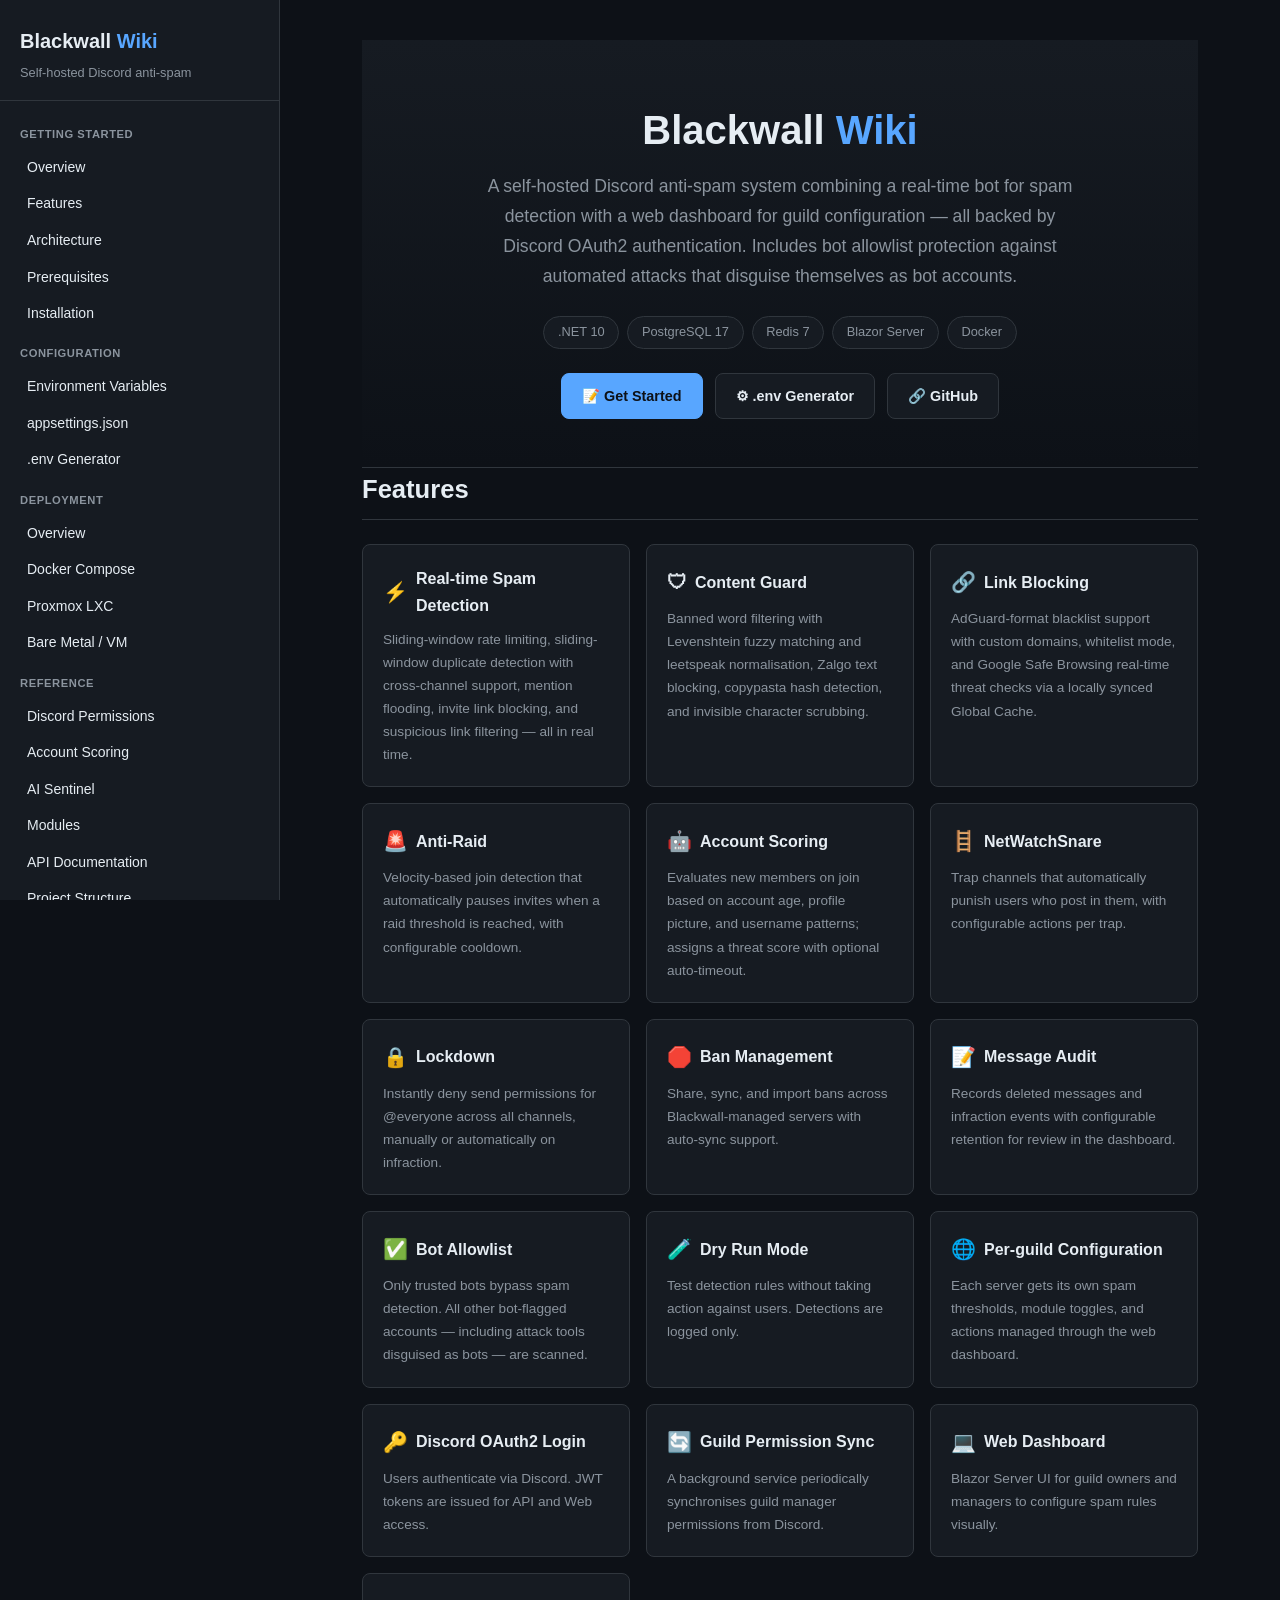
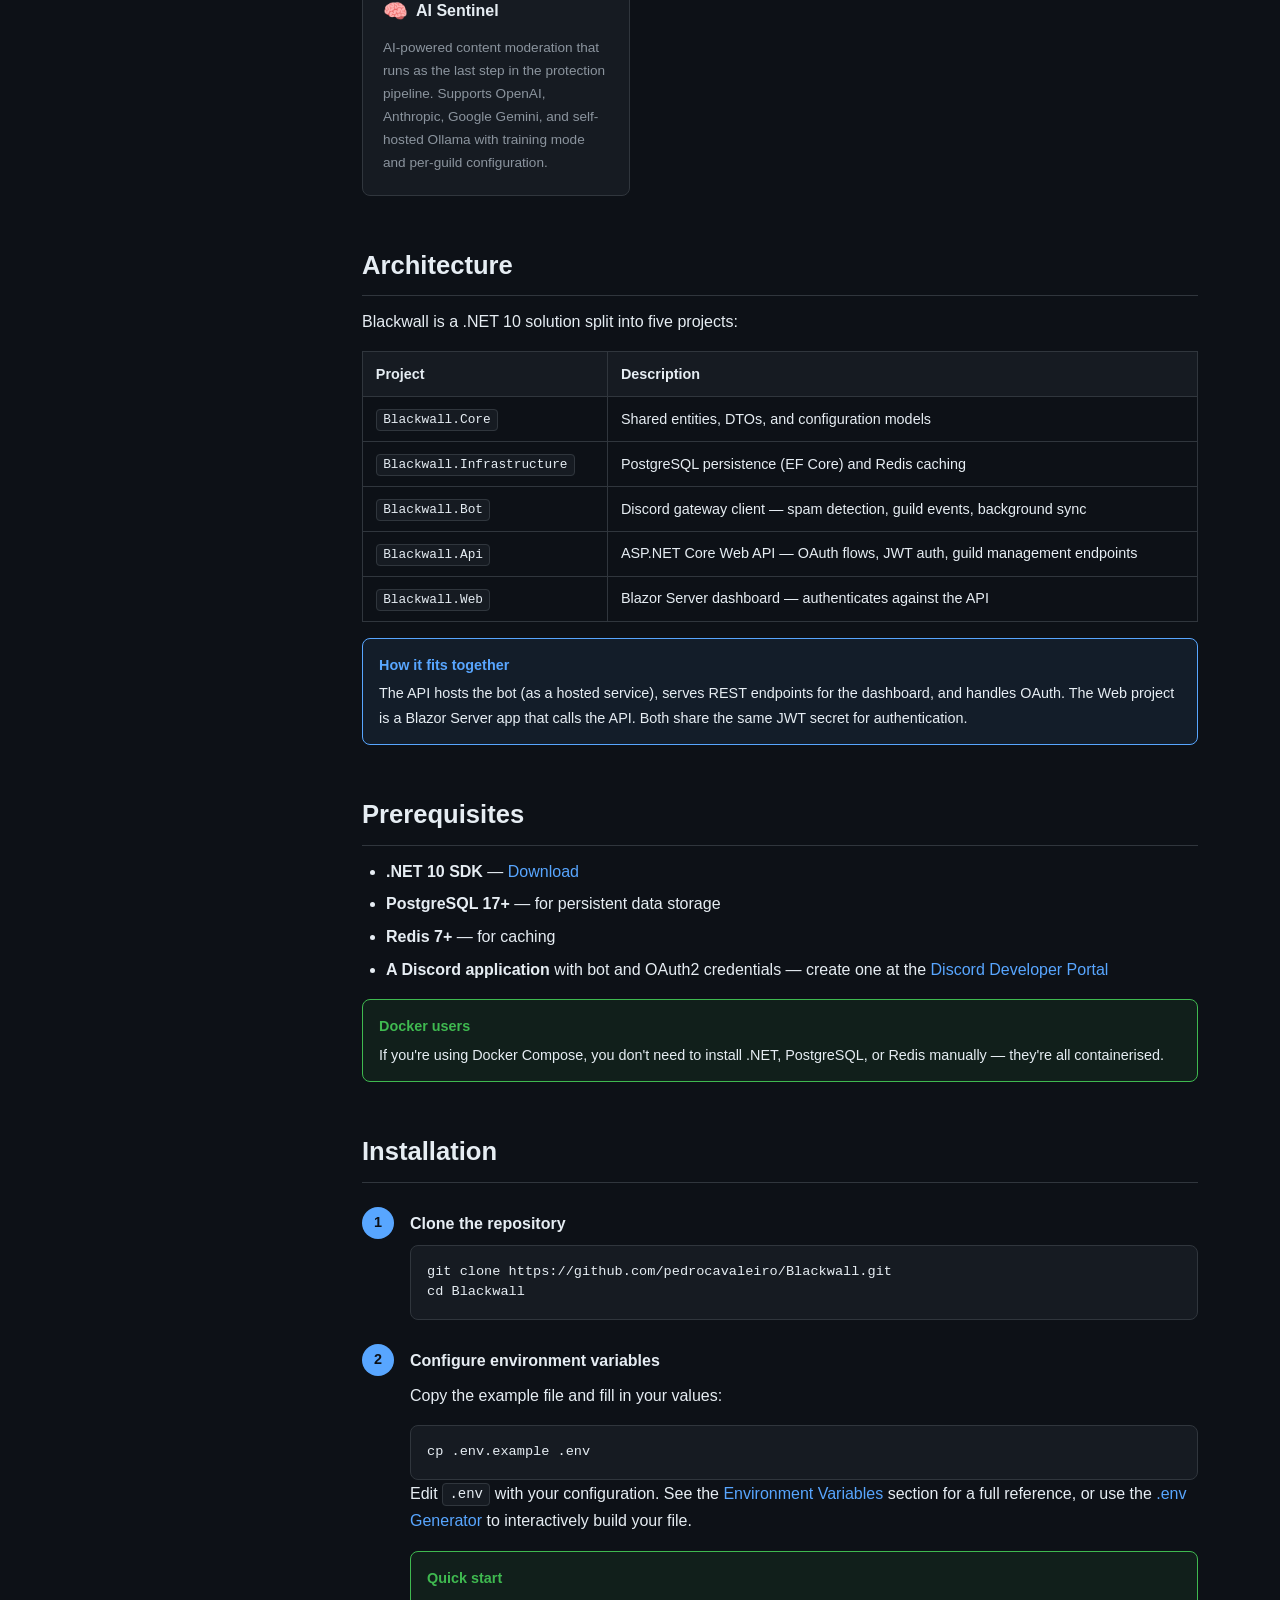
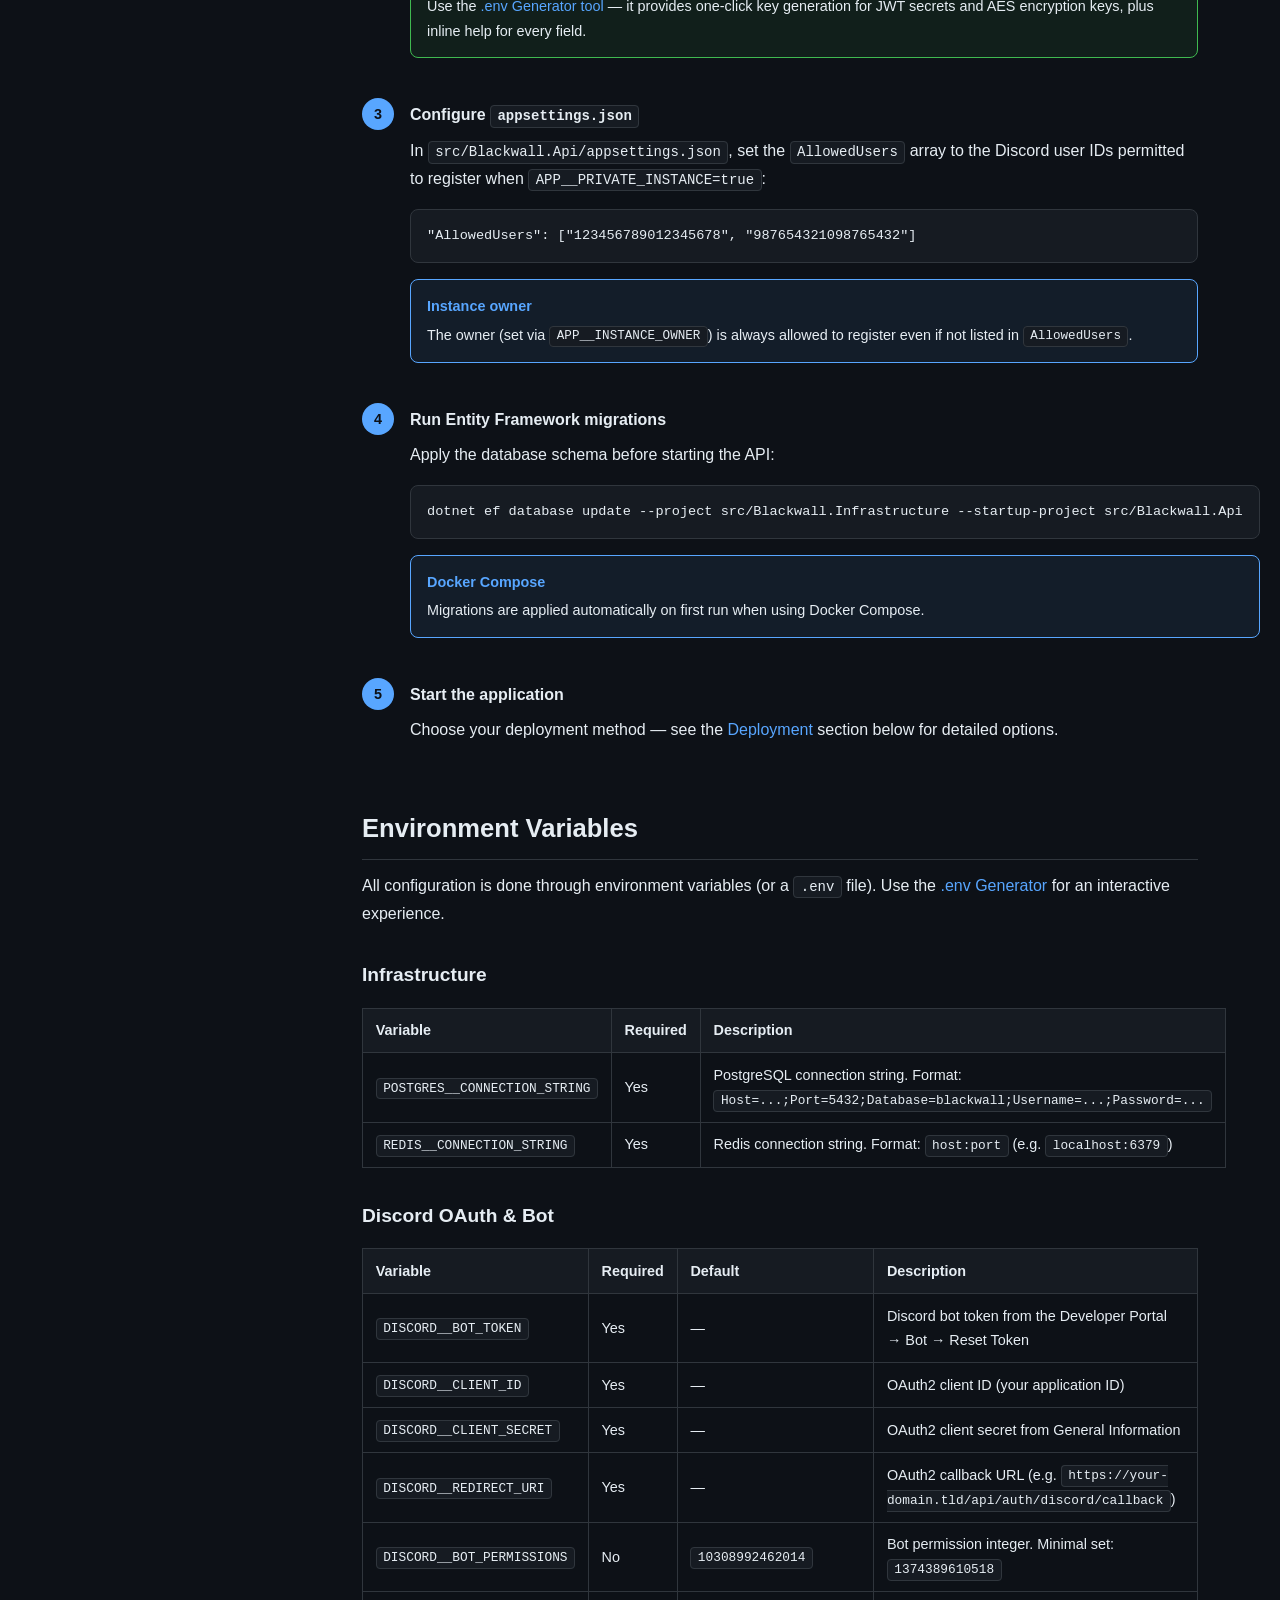
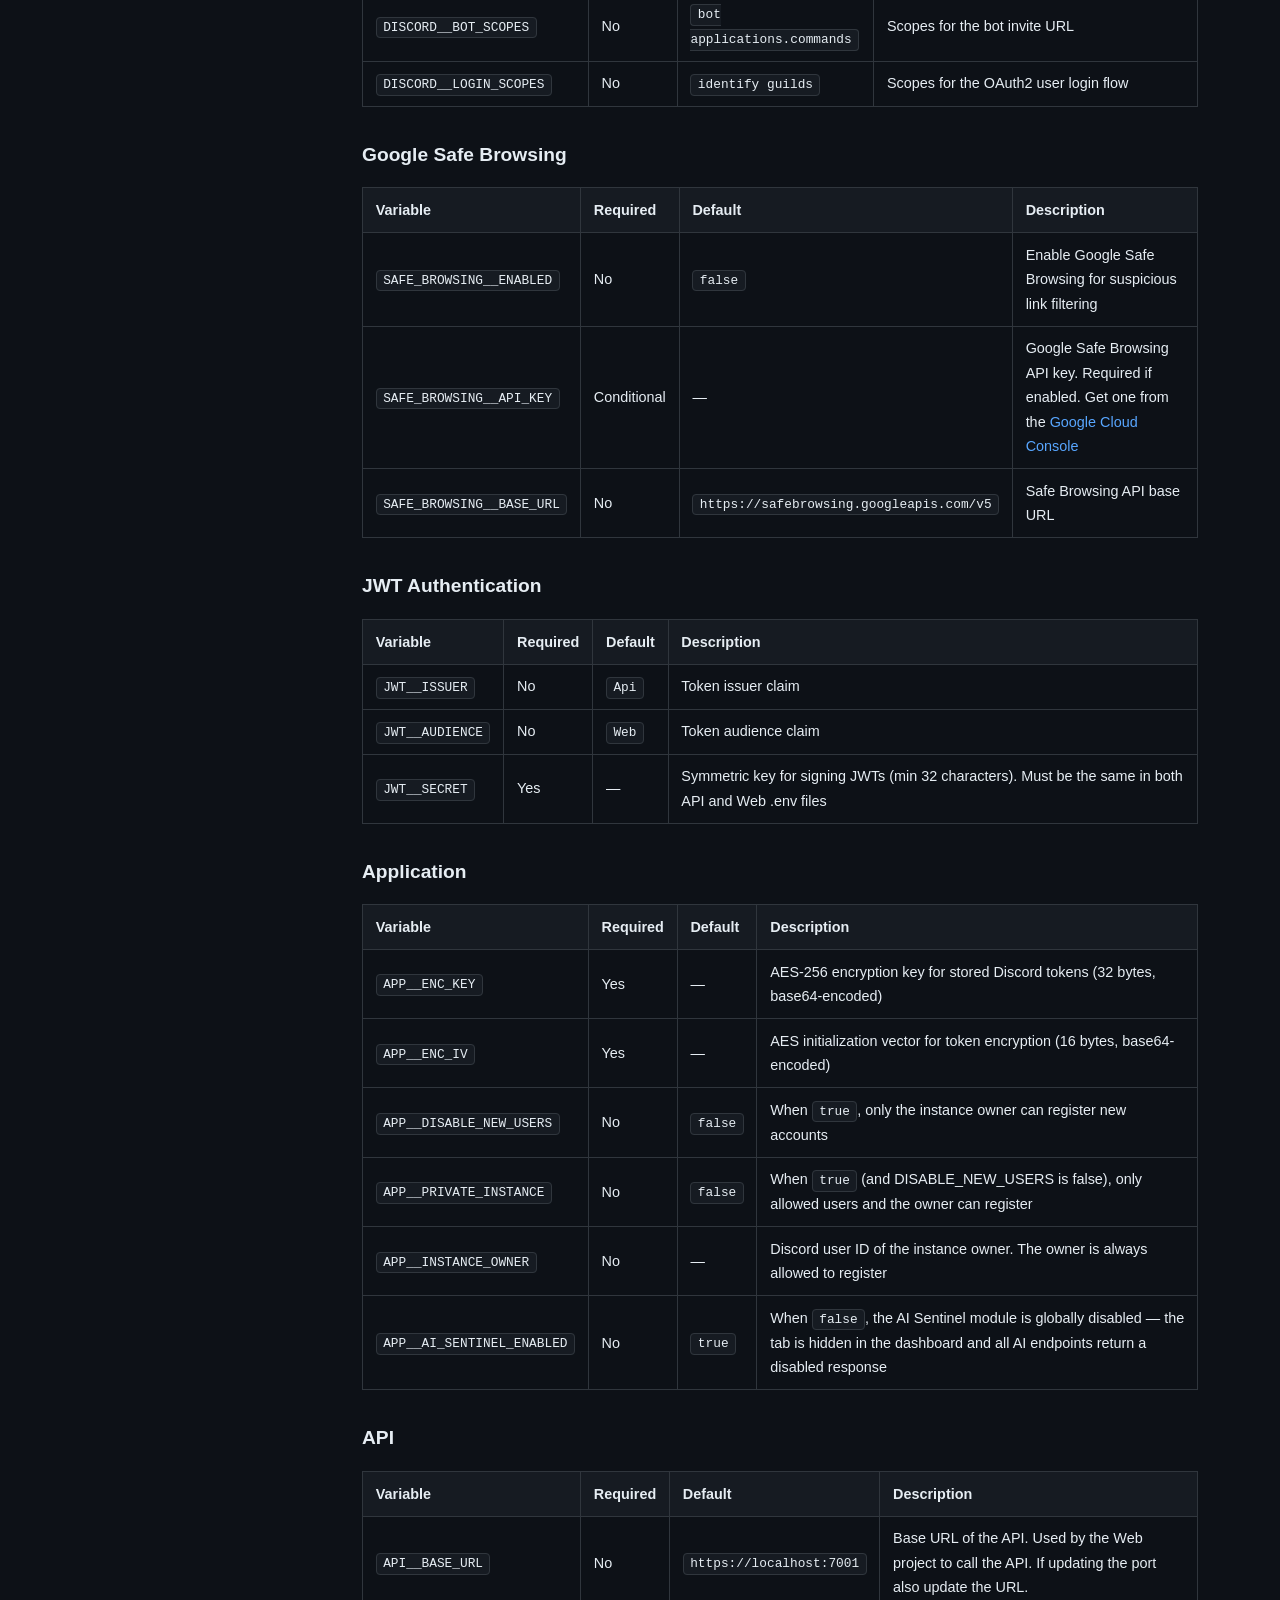
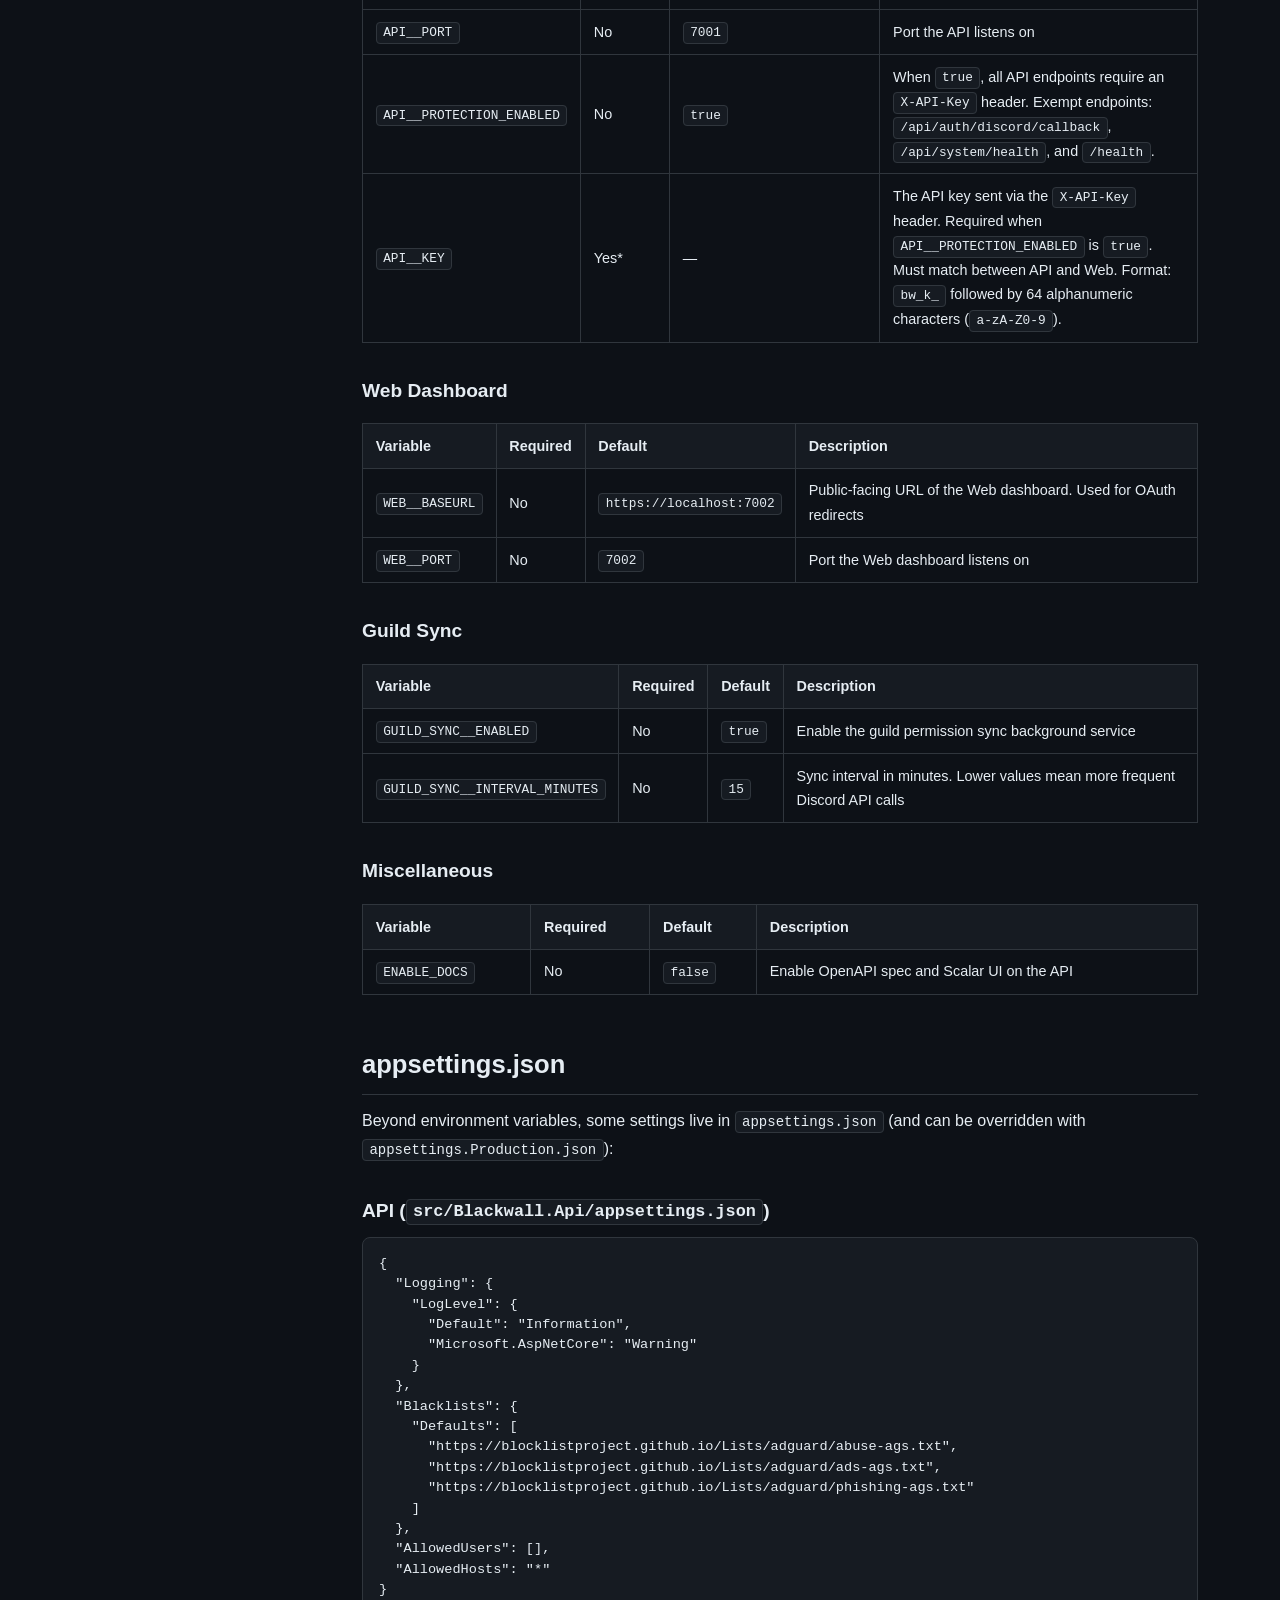
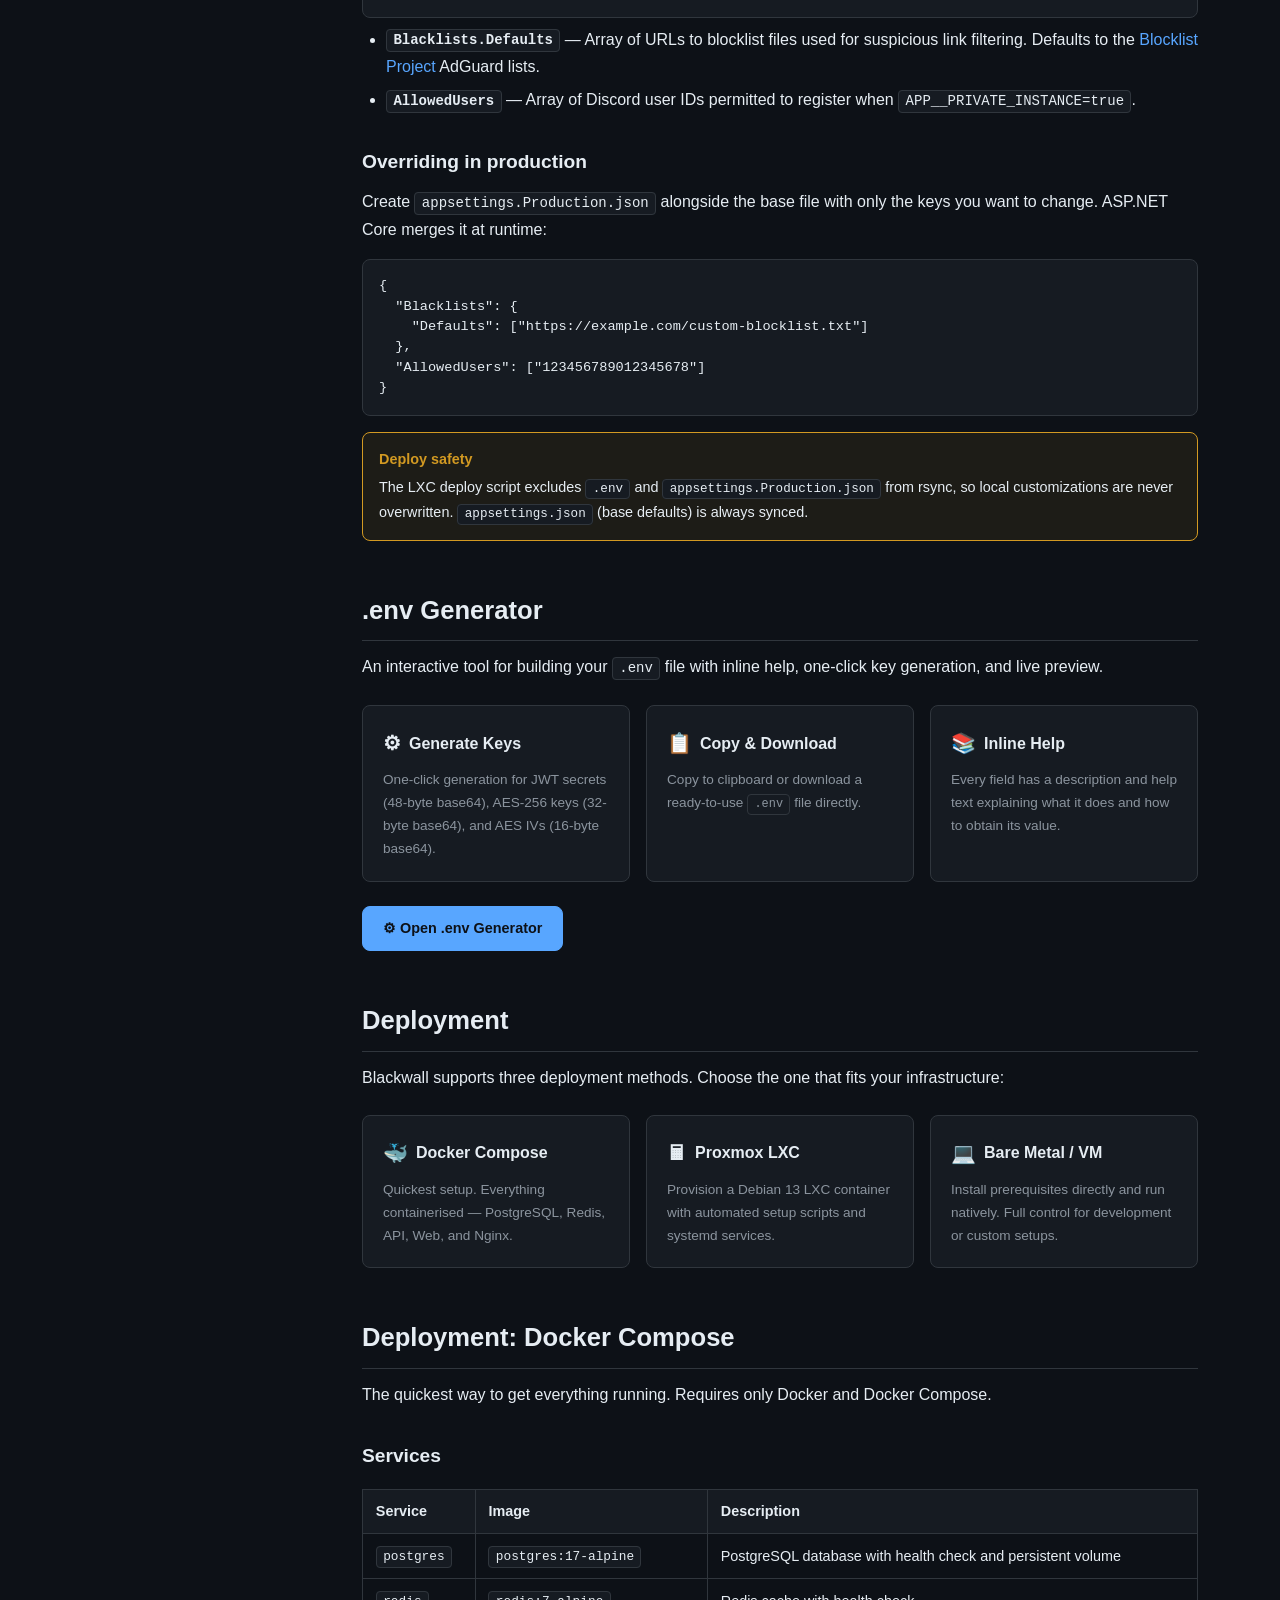
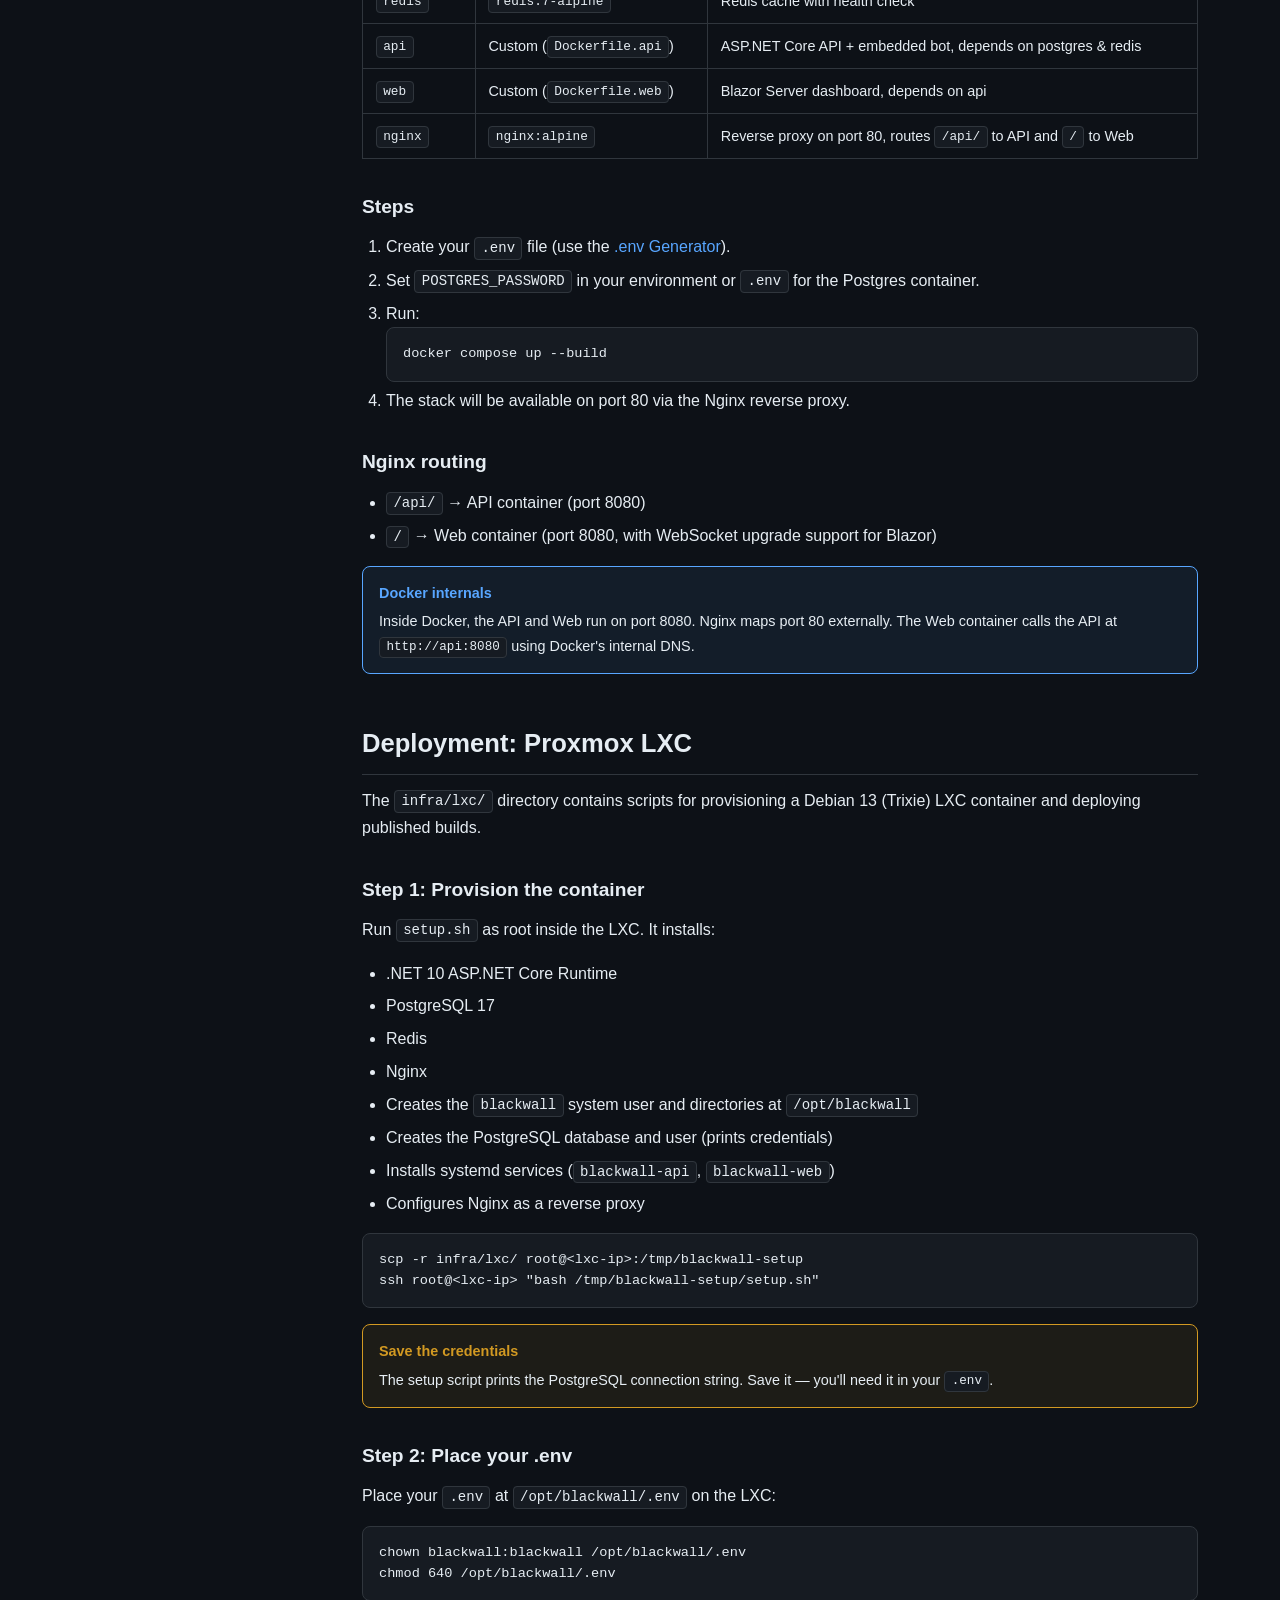
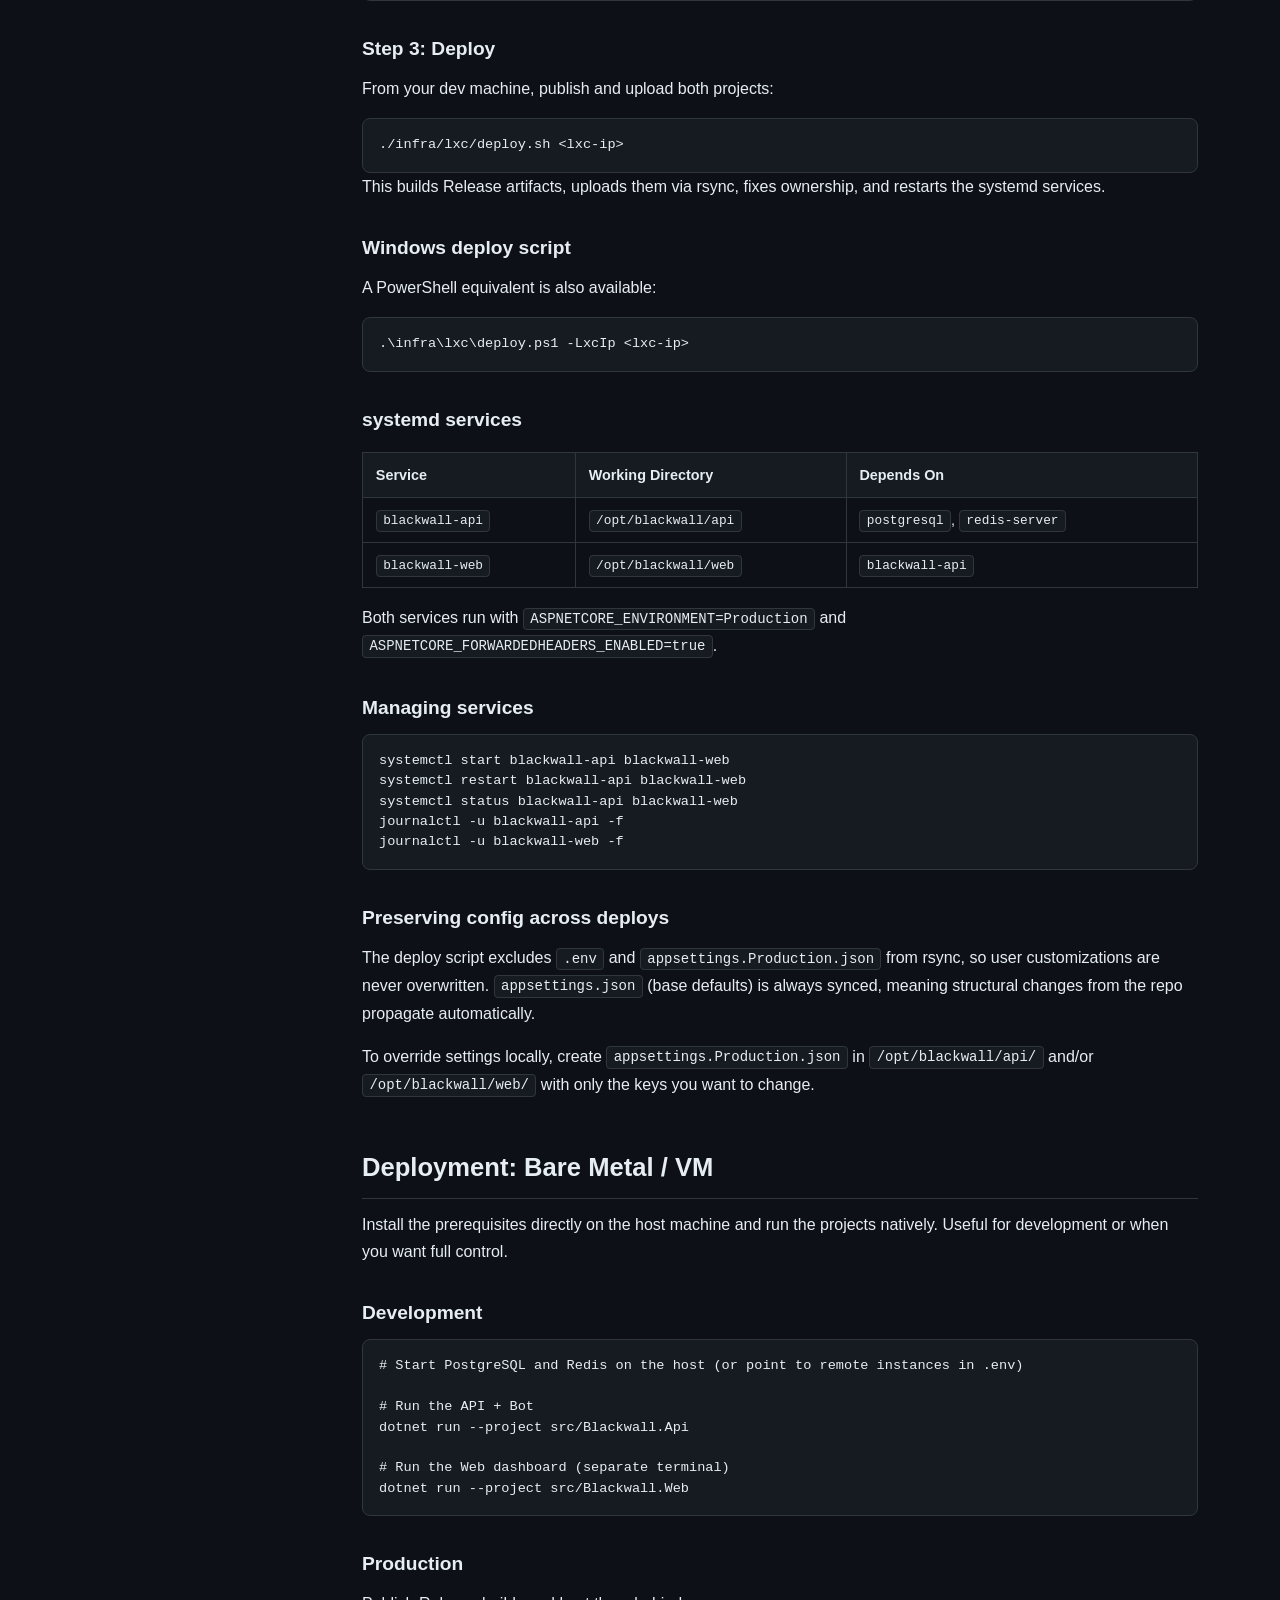
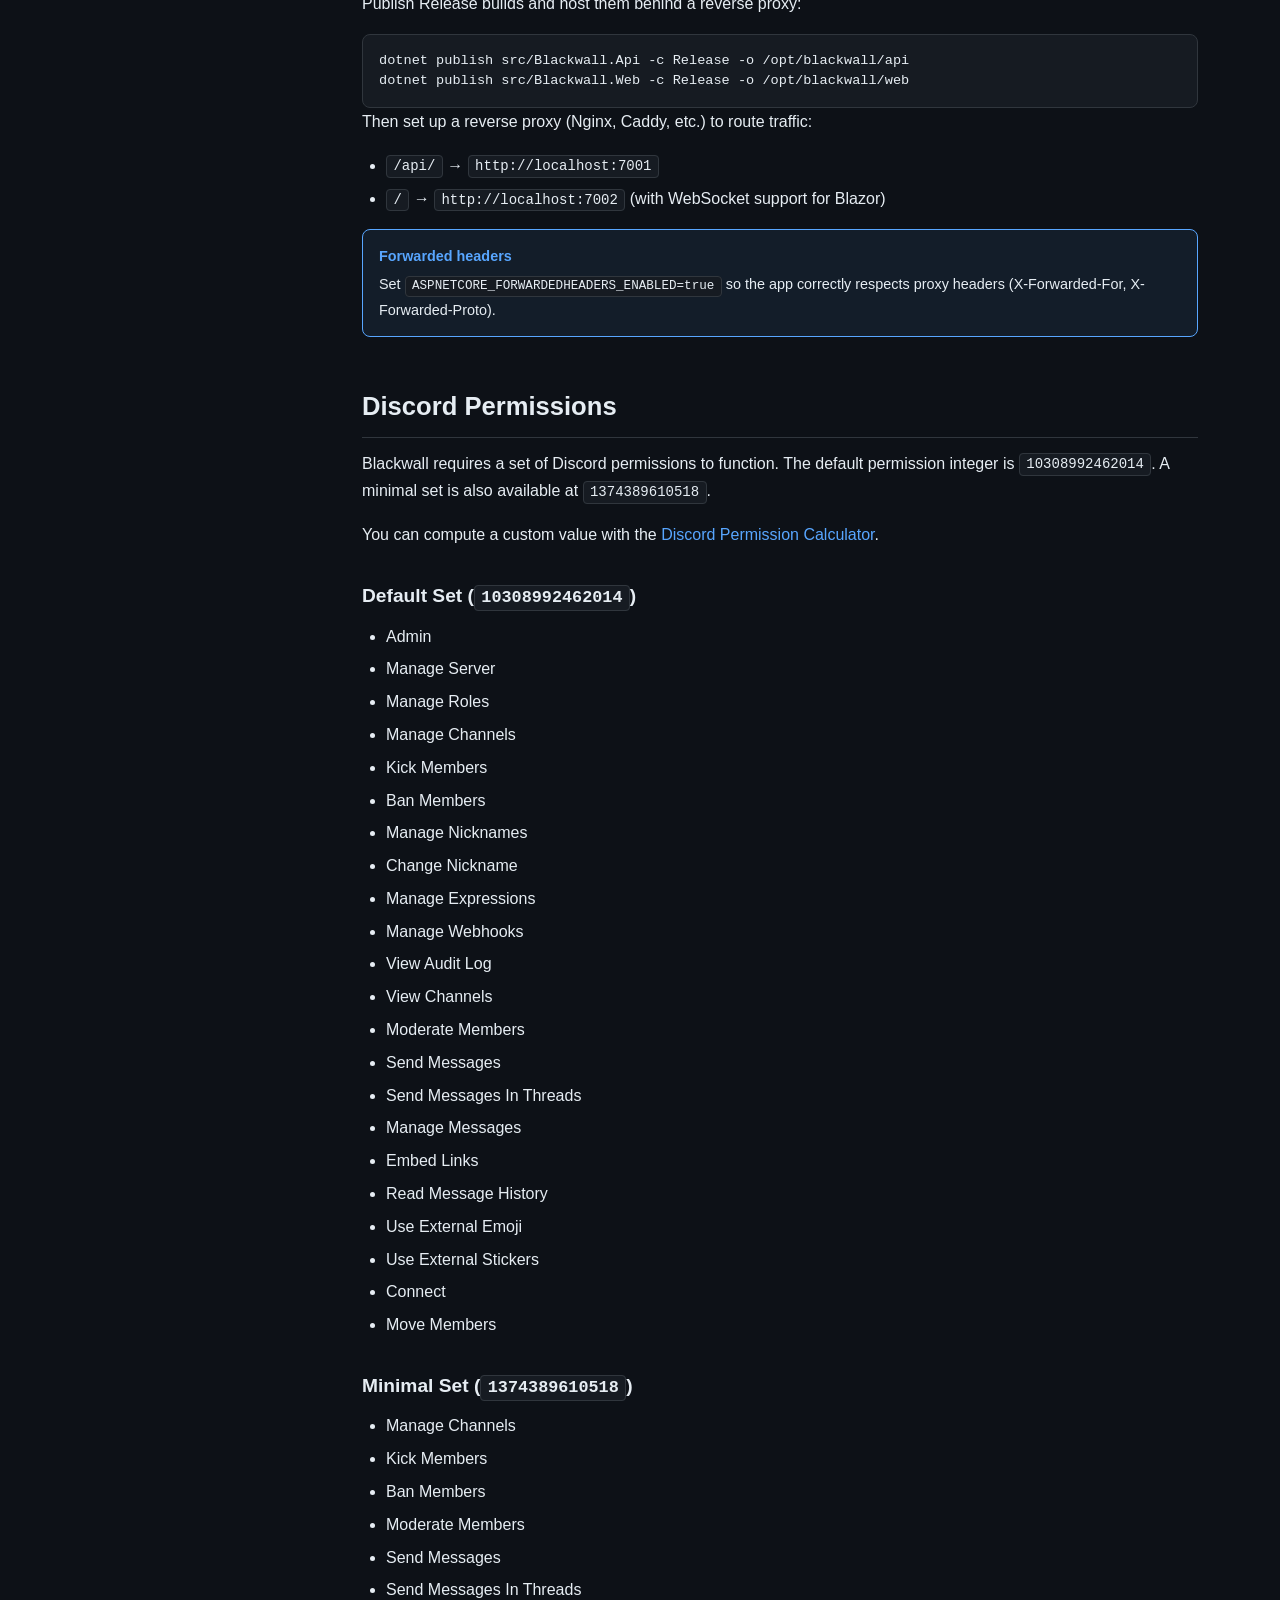
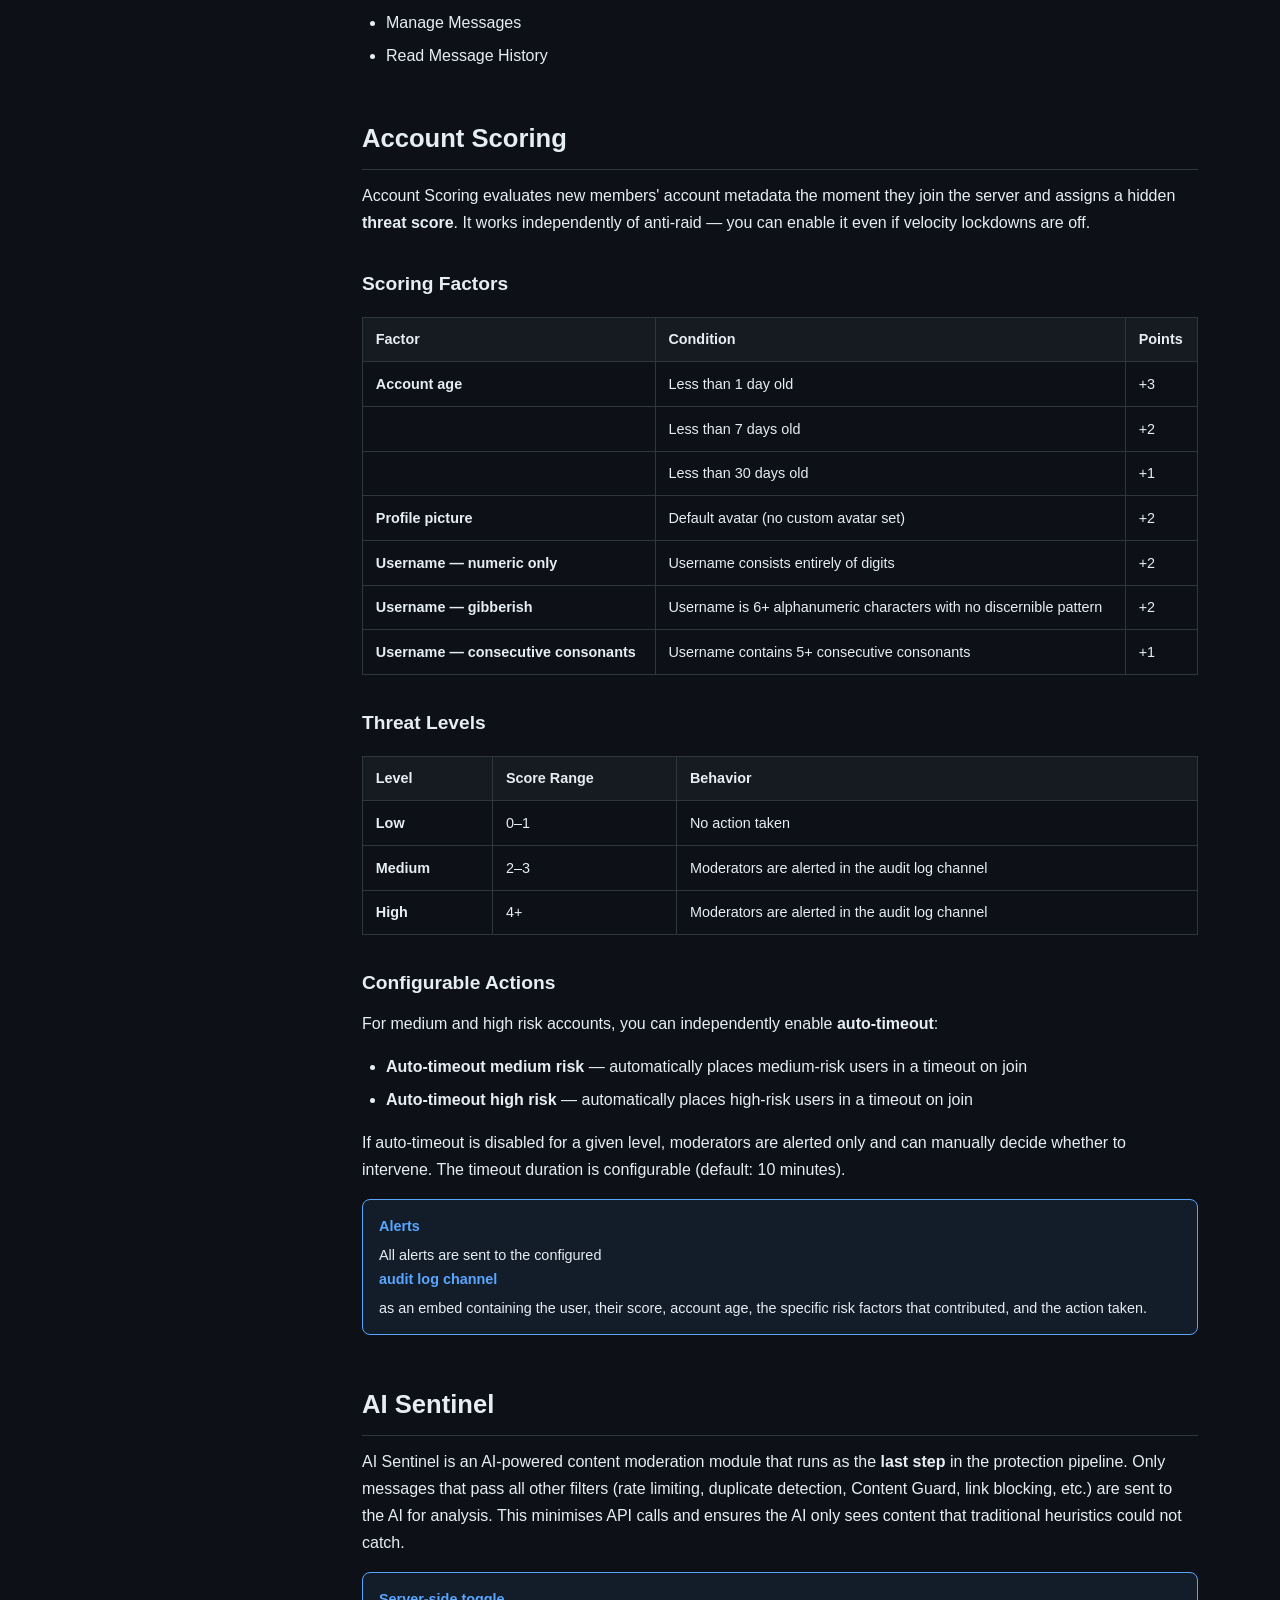
==== docs/index.html @ 6d86174f "Updates docs" ====
<!DOCTYPE html>
<html lang="en">
<head>
<meta charset="UTF-8">
<meta name="viewport" content="width=device-width, initial-scale=1.0">
<title>Blackwall &mdash; Wiki</title>
<style>
  :root {
    --bg: #0d1117; --surface: #161b22; --surface-hover: #1c2128;
    --border: #30363d; --text: #e6edf3; --text-muted: #8b949e;
    --accent: #58a6ff; --accent-hover: #79c0ff; --success: #3fb950;
    --warning: #d29922; --danger: #f85149; --radius: 8px; --sidebar-w: 280px;
  }
  * { box-sizing: border-box; margin: 0; padding: 0; }
  body { font-family: -apple-system, BlinkMacSystemFont, 'Segoe UI', Helvetica, Arial, sans-serif; background: var(--bg); color: var(--text); line-height: 1.7; }
  a { color: var(--accent); text-decoration: none; }
  a:hover { text-decoration: underline; }
  code { font-family: 'SF Mono', 'Fira Code', 'Consolas', monospace; font-size: 0.875em; background: var(--surface); padding: 0.15rem 0.4rem; border-radius: 4px; border: 1px solid var(--border); }
  pre { background: var(--surface); border: 1px solid var(--border); border-radius: var(--radius); padding: 1rem; overflow-x: auto; line-height: 1.5; }
  pre code { background: none; border: none; padding: 0; font-size: 0.85rem; }
  table { border-collapse: collapse; width: 100%; margin: 1rem 0; font-size: 0.9rem; }
  th, td { border: 1px solid var(--border); padding: 0.6rem 0.8rem; text-align: left; }
  th { background: var(--surface); font-weight: 600; }
  td code { font-size: 0.8rem; }
  .layout { display: flex; min-height: 100vh; }
  .sidebar { width: var(--sidebar-w); flex-shrink: 0; background: var(--surface); border-right: 1px solid var(--border); position: fixed; top: 0; left: 0; bottom: 0; overflow-y: auto; z-index: 100; transition: transform 0.2s; }
  .sidebar-header { padding: 1.5rem 1.25rem 1rem; border-bottom: 1px solid var(--border); }
  .sidebar-header h1 { font-size: 1.25rem; font-weight: 700; }
  .sidebar-header h1 span { color: var(--accent); }
  .sidebar-header p { color: var(--text-muted); font-size: 0.8rem; margin-top: 0.25rem; }
  .sidebar-nav { padding: 0.75rem 0; }
  .sidebar-nav .nav-section { font-size: 0.7rem; text-transform: uppercase; letter-spacing: 0.05em; color: var(--text-muted); padding: 0.75rem 1.25rem 0.35rem; font-weight: 600; }
  .sidebar-nav a { display: block; padding: 0.4rem 1.25rem 0.4rem 1.5rem; color: var(--text); font-size: 0.875rem; text-decoration: none; border-left: 3px solid transparent; transition: all 0.15s; }
  .sidebar-nav a:hover { background: var(--surface-hover); border-left-color: var(--border); text-decoration: none; }
  .sidebar-nav a.active { border-left-color: var(--accent); color: var(--accent); }
  .sidebar-footer { padding: 1rem 1.25rem; border-top: 1px solid var(--border); margin-top: auto; }
  .sidebar-footer a { display: inline-flex; align-items: center; gap: 0.4rem; font-size: 0.8rem; color: var(--text-muted); }
  .sidebar-footer a:hover { color: var(--accent); text-decoration: none; }
  .content { margin-left: var(--sidebar-w); flex: 1; max-width: 100%; }
  .content-inner { max-width: 900px; margin: 0 auto; padding: 2.5rem 2rem 4rem; }
  .content-section { margin-bottom: 3rem; scroll-margin-top: 2rem; }
  .content-section h2 { font-size: 1.6rem; font-weight: 700; margin-bottom: 0.75rem; padding-bottom: 0.5rem; border-bottom: 1px solid var(--border); }
  .content-section h3 { font-size: 1.2rem; font-weight: 600; margin-top: 2rem; margin-bottom: 0.6rem; }
  .content-section h4 { font-size: 1rem; font-weight: 600; margin-top: 1.5rem; margin-bottom: 0.5rem; }
  .content-section p { margin-bottom: 1rem; }
  .content-section ul, .content-section ol { margin: 0.5rem 0 1rem 1.5rem; }
  .content-section li { margin-bottom: 0.35rem; }
  .content-section ul > li { list-style: disc; }
  .content-section ol > li { list-style: decimal; }
  .hero { text-align: center; padding: 3.5rem 2rem 3rem; border-bottom: 1px solid var(--border); background: linear-gradient(180deg, var(--surface) 0%, var(--bg) 100%); }
  .hero h1 { font-size: 2.5rem; font-weight: 800; margin-bottom: 0.5rem; }
  .hero h1 span { color: var(--accent); }
  .hero p { font-size: 1.1rem; color: var(--text-muted); max-width: 600px; margin: 0 auto 1.5rem; }
  .hero-badges { display: flex; gap: 0.5rem; justify-content: center; flex-wrap: wrap; margin-bottom: 1.5rem; }
  .hero-badge { background: var(--surface); border: 1px solid var(--border); border-radius: 20px; padding: 0.3rem 0.85rem; font-size: 0.8rem; color: var(--text-muted); }
  .hero-actions { display: flex; gap: 0.75rem; justify-content: center; flex-wrap: wrap; }
  .btn { padding: 0.6rem 1.25rem; border-radius: 8px; font-size: 0.9rem; font-weight: 600; cursor: pointer; border: 1px solid var(--border); background: var(--surface); color: var(--text); transition: all 0.15s; display: inline-flex; align-items: center; gap: 0.4rem; text-decoration: none; }
  .btn:hover { background: var(--surface-hover); border-color: var(--text-muted); text-decoration: none; }
  .btn-primary { background: var(--accent); color: #0d1117; border-color: var(--accent); }
  .btn-primary:hover { background: var(--accent-hover); border-color: var(--accent-hover); }
  .callout { border-radius: var(--radius); padding: 0.875rem 1rem; margin: 1rem 0; border: 1px solid; font-size: 0.9rem; }
  .callout-info { border-color: var(--accent); background: rgba(88,166,255,0.08); }
  .callout-warning { border-color: var(--warning); background: rgba(210,153,34,0.08); }
  .callout-tip { border-color: var(--success); background: rgba(63,185,80,0.08); }
  .callout strong { display: block; margin-bottom: 0.25rem; }
  .callout-info strong { color: var(--accent); }
  .callout-warning strong { color: var(--warning); }
  .callout-tip strong { color: var(--success); }
  .card-grid { display: grid; grid-template-columns: repeat(auto-fill, minmax(250px, 1fr)); gap: 1rem; margin: 1.5rem 0; }
  .card { background: var(--surface); border: 1px solid var(--border); border-radius: var(--radius); padding: 1.25rem; transition: border-color 0.15s; }
  .card:hover { border-color: var(--text-muted); }
  .card h4 { margin-top: 0; font-size: 1rem; display: flex; align-items: center; gap: 0.5rem; }
  .card p { font-size: 0.85rem; color: var(--text-muted); margin-bottom: 0; }
  .card-icon { font-size: 1.25rem; }
  .step { display: flex; gap: 1rem; margin: 1.5rem 0; }
  .step-num { flex-shrink: 0; width: 32px; height: 32px; border-radius: 50%; background: var(--accent); color: #0d1117; display: flex; align-items: center; justify-content: center; font-weight: 700; font-size: 0.9rem; }
  .step-body { flex: 1; }
  .step-body h4 { margin-top: 0.2rem; margin-bottom: 0.5rem; }
  .menu-toggle { display: none; position: fixed; top: 0.75rem; left: 0.75rem; z-index: 200; background: var(--surface); border: 1px solid var(--border); border-radius: 6px; padding: 0.5rem 0.7rem; cursor: pointer; color: var(--text); font-size: 1.2rem; }
  .overlay { display: none; position: fixed; inset: 0; background: rgba(0,0,0,0.5); z-index: 99; }
  @media (max-width: 900px) {
    .sidebar { transform: translateX(-100%); }
    .sidebar.open { transform: translateX(0); }
    .content { margin-left: 0; }
    .menu-toggle { display: block; }
    .overlay.show { display: block; }
    .hero h1 { font-size: 1.8rem; }
    .content-inner { padding: 2rem 1rem 3rem; }
  }
</style>
</head>
<body>
<div class="menu-toggle" onclick="toggleSidebar()">&#9776;</div>
<div class="overlay" id="overlay" onclick="toggleSidebar()"></div>
<div class="layout">
  <nav class="sidebar" id="sidebar">
    <div class="sidebar-header">
      <h1>Blackwall <span>Wiki</span></h1>
      <p>Self-hosted Discord anti-spam</p>
    </div>
    <div class="sidebar-nav" id="sidebarNav">
      <div class="nav-section">Getting Started</div>
      <a href="#overview">Overview</a>
      <a href="#features">Features</a>
      <a href="#architecture">Architecture</a>
      <a href="#prerequisites">Prerequisites</a>
      <a href="#installation">Installation</a>
      <div class="nav-section">Configuration</div>
      <a href="#env-variables">Environment Variables</a>
      <a href="#appsettings">appsettings.json</a>
      <a href="#env-generator">.env Generator</a>
      <div class="nav-section">Deployment</div>
      <a href="#deployment">Overview</a>
      <a href="#docker-compose">Docker Compose</a>
      <a href="#proxmox-lxc">Proxmox LXC</a>
      <a href="#bare-metal">Bare Metal / VM</a>
      <div class="nav-section">Reference</div>
      <a href="#discord-permissions">Discord Permissions</a>
      <a href="#account-scoring">Account Scoring</a>
      <a href="#ai-sentinel">AI Sentinel</a>
      <a href="#modules">Modules</a>
      <a href="#api-docs">API Documentation</a>
      <a href="#project-structure">Project Structure</a>
    </div>
    <div class="sidebar-footer">
      <a href="https://github.com/pedrocavaleiro/Blackwall" target="_blank">&#128279; GitHub</a>
      &nbsp;&nbsp;
      <a href="https://blackwall.observer" target="_blank">&#129302; Hosted Bot</a>
    </div>
  </nav>
  <div class="content">
    <div class="content-inner">

      <!-- Hero -->
      <div class="hero" id="overview">
        <h1>Blackwall <span>Wiki</span></h1>
        <p>A self-hosted Discord anti-spam system combining a real-time bot for spam detection with a web dashboard for guild configuration &mdash; all backed by Discord OAuth2 authentication. Includes bot allowlist protection against automated attacks that disguise themselves as bot accounts.</p>
        <div class="hero-badges">
          <span class="hero-badge">.NET 10</span>
          <span class="hero-badge">PostgreSQL 17</span>
          <span class="hero-badge">Redis 7</span>
          <span class="hero-badge">Blazor Server</span>
          <span class="hero-badge">Docker</span>
        </div>
        <div class="hero-actions">
          <a href="#installation" class="btn btn-primary">&#128221; Get Started</a>
          <a href="env-generator.html" class="btn">&#9881; .env Generator</a>
          <a href="https://github.com/pedrocavaleiro/Blackwall" target="_blank" class="btn">&#128279; GitHub</a>
        </div>
      </div>

      <!-- Features -->
      <section class="content-section" id="features">
        <h2>Features</h2>
        <div class="card-grid">
          <div class="card"><h4><span class="card-icon">&#9889;</span> Real-time Spam Detection</h4><p>Sliding-window rate limiting, sliding-window duplicate detection with cross-channel support, mention flooding, invite link blocking, and suspicious link filtering &mdash; all in real time.</p></div>
          <div class="card"><h4><span class="card-icon">&#128737;</span> Content Guard</h4><p>Banned word filtering with Levenshtein fuzzy matching and leetspeak normalisation, Zalgo text blocking, copypasta hash detection, and invisible character scrubbing.</p></div>
          <div class="card"><h4><span class="card-icon">&#128279;</span> Link Blocking</h4><p>AdGuard-format blacklist support with custom domains, whitelist mode, and Google Safe Browsing real-time threat checks via a locally synced Global Cache.</p></div>
          <div class="card"><h4><span class="card-icon">&#128680;</span> Anti-Raid</h4><p>Velocity-based join detection that automatically pauses invites when a raid threshold is reached, with configurable cooldown.</p></div>
          <div class="card"><h4><span class="card-icon">&#129302;</span> Account Scoring</h4><p>Evaluates new members on join based on account age, profile picture, and username patterns; assigns a threat score with optional auto-timeout.</p></div>
          <div class="card"><h4><span class="card-icon">&#129692;</span> NetWatchSnare</h4><p>Trap channels that automatically punish users who post in them, with configurable actions per trap.</p></div>
          <div class="card"><h4><span class="card-icon">&#128274;</span> Lockdown</h4><p>Instantly deny send permissions for @everyone across all channels, manually or automatically on infraction.</p></div>
          <div class="card"><h4><span class="card-icon">&#128721;</span> Ban Management</h4><p>Share, sync, and import bans across Blackwall-managed servers with auto-sync support.</p></div>
          <div class="card"><h4><span class="card-icon">&#128221;</span> Message Audit</h4><p>Records deleted messages and infraction events with configurable retention for review in the dashboard.</p></div>
          <div class="card"><h4><span class="card-icon">&#9989;</span> Bot Allowlist</h4><p>Only trusted bots bypass spam detection. All other bot-flagged accounts &mdash; including attack tools disguised as bots &mdash; are scanned.</p></div>
          <div class="card"><h4><span class="card-icon">&#129514;</span> Dry Run Mode</h4><p>Test detection rules without taking action against users. Detections are logged only.</p></div>
          <div class="card"><h4><span class="card-icon">&#127760;</span> Per-guild Configuration</h4><p>Each server gets its own spam thresholds, module toggles, and actions managed through the web dashboard.</p></div>
          <div class="card"><h4><span class="card-icon">&#128273;</span> Discord OAuth2 Login</h4><p>Users authenticate via Discord. JWT tokens are issued for API and Web access.</p></div>
          <div class="card"><h4><span class="card-icon">&#128260;</span> Guild Permission Sync</h4><p>A background service periodically synchronises guild manager permissions from Discord.</p></div>
          <div class="card"><h4><span class="card-icon">&#128187;</span> Web Dashboard</h4><p>Blazor Server UI for guild owners and managers to configure spam rules visually.</p></div>
          <div class="card"><h4><span class="card-icon">&#129504;</span> AI Sentinel</h4><p>AI-powered content moderation that runs as the last step in the protection pipeline. Supports OpenAI, Anthropic, Google Gemini, and self-hosted Ollama with training mode and per-guild configuration.</p></div>
        </div>
      </section>

      <!-- Architecture -->
      <section class="content-section" id="architecture">
        <h2>Architecture</h2>
        <p>Blackwall is a .NET 10 solution split into five projects:</p>
        <table>
          <thead><tr><th>Project</th><th>Description</th></tr></thead>
          <tbody>
            <tr><td><code>Blackwall.Core</code></td><td>Shared entities, DTOs, and configuration models</td></tr>
            <tr><td><code>Blackwall.Infrastructure</code></td><td>PostgreSQL persistence (EF Core) and Redis caching</td></tr>
            <tr><td><code>Blackwall.Bot</code></td><td>Discord gateway client &mdash; spam detection, guild events, background sync</td></tr>
            <tr><td><code>Blackwall.Api</code></td><td>ASP.NET Core Web API &mdash; OAuth flows, JWT auth, guild management endpoints</td></tr>
            <tr><td><code>Blackwall.Web</code></td><td>Blazor Server dashboard &mdash; authenticates against the API</td></tr>
          </tbody>
        </table>
        <div class="callout callout-info">
          <strong>How it fits together</strong>
          The API hosts the bot (as a hosted service), serves REST endpoints for the dashboard, and handles OAuth. The Web project is a Blazor Server app that calls the API. Both share the same JWT secret for authentication.
        </div>
      </section>

      <!-- Prerequisites -->
      <section class="content-section" id="prerequisites">
        <h2>Prerequisites</h2>
        <ul>
          <li><strong>.NET 10 SDK</strong> &mdash; <a href="https://dotnet.microsoft.com/download" target="_blank">Download</a></li>
          <li><strong>PostgreSQL 17+</strong> &mdash; for persistent data storage</li>
          <li><strong>Redis 7+</strong> &mdash; for caching</li>
          <li><strong>A Discord application</strong> with bot and OAuth2 credentials &mdash; create one at the <a href="https://discord.com/developers/applications" target="_blank">Discord Developer Portal</a></li>
        </ul>
        <div class="callout callout-tip">
          <strong>Docker users</strong>
          If you're using Docker Compose, you don't need to install .NET, PostgreSQL, or Redis manually &mdash; they're all containerised.
        </div>
      </section>

      <!-- Installation -->
      <section class="content-section" id="installation">
        <h2>Installation</h2>
        <div class="step">
          <div class="step-num">1</div>
          <div class="step-body">
            <h4>Clone the repository</h4>
            <pre><code>git clone https://github.com/pedrocavaleiro/Blackwall.git
cd Blackwall</code></pre>
          </div>
        </div>
        <div class="step">
          <div class="step-num">2</div>
          <div class="step-body">
            <h4>Configure environment variables</h4>
            <p>Copy the example file and fill in your values:</p>
            <pre><code>cp .env.example .env</code></pre>
            <p>Edit <code>.env</code> with your configuration. See the <a href="#env-variables">Environment Variables</a> section for a full reference, or use the <a href="env-generator.html">.env Generator</a> to interactively build your file.</p>
            <div class="callout callout-tip">
              <strong>Quick start</strong>
              Use the <a href="env-generator.html">.env Generator tool</a> &mdash; it provides one-click key generation for JWT secrets and AES encryption keys, plus inline help for every field.
            </div>
          </div>
        </div>
        <div class="step">
          <div class="step-num">3</div>
          <div class="step-body">
            <h4>Configure <code>appsettings.json</code></h4>
            <p>In <code>src/Blackwall.Api/appsettings.json</code>, set the <code>AllowedUsers</code> array to the Discord user IDs permitted to register when <code>APP__PRIVATE_INSTANCE=true</code>:</p>
            <pre><code>"AllowedUsers": ["123456789012345678", "987654321098765432"]</code></pre>
            <div class="callout callout-info">
              <strong>Instance owner</strong>
              The owner (set via <code>APP__INSTANCE_OWNER</code>) is always allowed to register even if not listed in <code>AllowedUsers</code>.
            </div>
          </div>
        </div>
        <div class="step">
          <div class="step-num">4</div>
          <div class="step-body">
            <h4>Run Entity Framework migrations</h4>
            <p>Apply the database schema before starting the API:</p>
            <pre><code>dotnet ef database update --project src/Blackwall.Infrastructure --startup-project src/Blackwall.Api</code></pre>
            <div class="callout callout-info">
              <strong>Docker Compose</strong>
              Migrations are applied automatically on first run when using Docker Compose.
            </div>
          </div>
        </div>
        <div class="step">
          <div class="step-num">5</div>
          <div class="step-body">
            <h4>Start the application</h4>
            <p>Choose your deployment method &mdash; see the <a href="#deployment">Deployment</a> section below for detailed options.</p>
          </div>
        </div>
      </section>
      <!-- Environment Variables -->
      <section class="content-section" id="env-variables">
        <h2>Environment Variables</h2>
        <p>All configuration is done through environment variables (or a <code>.env</code> file). Use the <a href="env-generator.html">.env Generator</a> for an interactive experience.</p>

        <h3>Infrastructure</h3>
        <table>
          <thead><tr><th>Variable</th><th>Required</th><th>Description</th></tr></thead>
          <tbody>
            <tr><td><code>POSTGRES__CONNECTION_STRING</code></td><td>Yes</td><td>PostgreSQL connection string. Format: <code>Host=...;Port=5432;Database=blackwall;Username=...;Password=...</code></td></tr>
            <tr><td><code>REDIS__CONNECTION_STRING</code></td><td>Yes</td><td>Redis connection string. Format: <code>host:port</code> (e.g. <code>localhost:6379</code>)</td></tr>
          </tbody>
        </table>

        <h3>Discord OAuth &amp; Bot</h3>
        <table>
          <thead><tr><th>Variable</th><th>Required</th><th>Default</th><th>Description</th></tr></thead>
          <tbody>
            <tr><td><code>DISCORD__BOT_TOKEN</code></td><td>Yes</td><td>&mdash;</td><td>Discord bot token from the Developer Portal &rarr; Bot &rarr; Reset Token</td></tr>
            <tr><td><code>DISCORD__CLIENT_ID</code></td><td>Yes</td><td>&mdash;</td><td>OAuth2 client ID (your application ID)</td></tr>
            <tr><td><code>DISCORD__CLIENT_SECRET</code></td><td>Yes</td><td>&mdash;</td><td>OAuth2 client secret from General Information</td></tr>
            <tr><td><code>DISCORD__REDIRECT_URI</code></td><td>Yes</td><td>&mdash;</td><td>OAuth2 callback URL (e.g. <code>https://your-domain.tld/api/auth/discord/callback</code>)</td></tr>
            <tr><td><code>DISCORD__BOT_PERMISSIONS</code></td><td>No</td><td><code>10308992462014</code></td><td>Bot permission integer. Minimal set: <code>1374389610518</code></td></tr>
            <tr><td><code>DISCORD__BOT_SCOPES</code></td><td>No</td><td><code>bot applications.commands</code></td><td>Scopes for the bot invite URL</td></tr>
            <tr><td><code>DISCORD__LOGIN_SCOPES</code></td><td>No</td><td><code>identify guilds</code></td><td>Scopes for the OAuth2 user login flow</td></tr>
          </tbody>
        </table>

        <h3>Google Safe Browsing</h3>
        <table>
          <thead><tr><th>Variable</th><th>Required</th><th>Default</th><th>Description</th></tr></thead>
          <tbody>
            <tr><td><code>SAFE_BROWSING__ENABLED</code></td><td>No</td><td><code>false</code></td><td>Enable Google Safe Browsing for suspicious link filtering</td></tr>
            <tr><td><code>SAFE_BROWSING__API_KEY</code></td><td>Conditional</td><td>&mdash;</td><td>Google Safe Browsing API key. Required if enabled. Get one from the <a href="https://console.cloud.google.com/" target="_blank">Google Cloud Console</a></td></tr>
            <tr><td><code>SAFE_BROWSING__BASE_URL</code></td><td>No</td><td><code>https://safebrowsing.googleapis.com/v5</code></td><td>Safe Browsing API base URL</td></tr>
          </tbody>
        </table>

        <h3>JWT Authentication</h3>
        <table>
          <thead><tr><th>Variable</th><th>Required</th><th>Default</th><th>Description</th></tr></thead>
          <tbody>
            <tr><td><code>JWT__ISSUER</code></td><td>No</td><td><code>Api</code></td><td>Token issuer claim</td></tr>
            <tr><td><code>JWT__AUDIENCE</code></td><td>No</td><td><code>Web</code></td><td>Token audience claim</td></tr>
            <tr><td><code>JWT__SECRET</code></td><td>Yes</td><td>&mdash;</td><td>Symmetric key for signing JWTs (min 32 characters). Must be the same in both API and Web .env files</td></tr>
          </tbody>
        </table>

        <h3>Application</h3>
        <table>
          <thead><tr><th>Variable</th><th>Required</th><th>Default</th><th>Description</th></tr></thead>
          <tbody>
            <tr><td><code>APP__ENC_KEY</code></td><td>Yes</td><td>&mdash;</td><td>AES-256 encryption key for stored Discord tokens (32 bytes, base64-encoded)</td></tr>
            <tr><td><code>APP__ENC_IV</code></td><td>Yes</td><td>&mdash;</td><td>AES initialization vector for token encryption (16 bytes, base64-encoded)</td></tr>
            <tr><td><code>APP__DISABLE_NEW_USERS</code></td><td>No</td><td><code>false</code></td><td>When <code>true</code>, only the instance owner can register new accounts</td></tr>
            <tr><td><code>APP__PRIVATE_INSTANCE</code></td><td>No</td><td><code>false</code></td><td>When <code>true</code> (and DISABLE_NEW_USERS is false), only allowed users and the owner can register</td></tr>
            <tr><td><code>APP__INSTANCE_OWNER</code></td><td>No</td><td>&mdash;</td><td>Discord user ID of the instance owner. The owner is always allowed to register</td></tr>
            <tr><td><code>APP__AI_SENTINEL_ENABLED</code></td><td>No</td><td><code>true</code></td><td>When <code>false</code>, the AI Sentinel module is globally disabled &mdash; the tab is hidden in the dashboard and all AI endpoints return a disabled response</td></tr>
          </tbody>
        </table>

        <h3>API</h3>
        <table>
          <thead><tr><th>Variable</th><th>Required</th><th>Default</th><th>Description</th></tr></thead>
          <tbody>
            <tr><td><code>API__BASE_URL</code></td><td>No</td><td><code>https://localhost:7001</code></td><td>Base URL of the API. Used by the Web project to call the API. If updating the port also update the URL.</td></tr>
            <tr><td><code>API__PORT</code></td><td>No</td><td><code>7001</code></td><td>Port the API listens on</td></tr>
            <tr><td><code>API__PROTECTION_ENABLED</code></td><td>No</td><td><code>true</code></td><td>When <code>true</code>, all API endpoints require an <code>X-API-Key</code> header. Exempt endpoints: <code>/api/auth/discord/callback</code>, <code>/api/system/health</code>, and <code>/health</code>.</td></tr>
            <tr><td><code>API__KEY</code></td><td>Yes*</td><td>&mdash;</td><td>The API key sent via the <code>X-API-Key</code> header. Required when <code>API__PROTECTION_ENABLED</code> is <code>true</code>. Must match between API and Web. Format: <code>bw_k_</code> followed by 64 alphanumeric characters (<code>a-zA-Z0-9</code>).</td></tr>
          </tbody>
        </table>

        <h3>Web Dashboard</h3>
        <table>
          <thead><tr><th>Variable</th><th>Required</th><th>Default</th><th>Description</th></tr></thead>
          <tbody>
            <tr><td><code>WEB__BASEURL</code></td><td>No</td><td><code>https://localhost:7002</code></td><td>Public-facing URL of the Web dashboard. Used for OAuth redirects</td></tr>
            <tr><td><code>WEB__PORT</code></td><td>No</td><td><code>7002</code></td><td>Port the Web dashboard listens on</td></tr>
          </tbody>
        </table>

        <h3>Guild Sync</h3>
        <table>
          <thead><tr><th>Variable</th><th>Required</th><th>Default</th><th>Description</th></tr></thead>
          <tbody>
            <tr><td><code>GUILD_SYNC__ENABLED</code></td><td>No</td><td><code>true</code></td><td>Enable the guild permission sync background service</td></tr>
            <tr><td><code>GUILD_SYNC__INTERVAL_MINUTES</code></td><td>No</td><td><code>15</code></td><td>Sync interval in minutes. Lower values mean more frequent Discord API calls</td></tr>
          </tbody>
        </table>

        <h3>Miscellaneous</h3>
        <table>
          <thead><tr><th>Variable</th><th>Required</th><th>Default</th><th>Description</th></tr></thead>
          <tbody>
            <tr><td><code>ENABLE_DOCS</code></td><td>No</td><td><code>false</code></td><td>Enable OpenAPI spec and Scalar UI on the API</td></tr>
          </tbody>
        </table>
      </section>
      <!-- appsettings.json -->
      <section class="content-section" id="appsettings">
        <h2>appsettings.json</h2>
        <p>Beyond environment variables, some settings live in <code>appsettings.json</code> (and can be overridden with <code>appsettings.Production.json</code>):</p>
        <h3>API (<code>src/Blackwall.Api/appsettings.json</code>)</h3>
        <pre><code>{
  "Logging": {
    "LogLevel": {
      "Default": "Information",
      "Microsoft.AspNetCore": "Warning"
    }
  },
  "Blacklists": {
    "Defaults": [
      "https://blocklistproject.github.io/Lists/adguard/abuse-ags.txt",
      "https://blocklistproject.github.io/Lists/adguard/ads-ags.txt",
      "https://blocklistproject.github.io/Lists/adguard/phishing-ags.txt"
    ]
  },
  "AllowedUsers": [],
  "AllowedHosts": "*"
}</code></pre>
        <ul>
          <li><strong><code>Blacklists.Defaults</code></strong> &mdash; Array of URLs to blocklist files used for suspicious link filtering. Defaults to the <a href="https://blocklistproject.github.io/" target="_blank">Blocklist Project</a> AdGuard lists.</li>
          <li><strong><code>AllowedUsers</code></strong> &mdash; Array of Discord user IDs permitted to register when <code>APP__PRIVATE_INSTANCE=true</code>.</li>
        </ul>
        <h3>Overriding in production</h3>
        <p>Create <code>appsettings.Production.json</code> alongside the base file with only the keys you want to change. ASP.NET Core merges it at runtime:</p>
        <pre><code>{
  "Blacklists": {
    "Defaults": ["https://example.com/custom-blocklist.txt"]
  },
  "AllowedUsers": ["123456789012345678"]
}</code></pre>
        <div class="callout callout-warning">
          <strong>Deploy safety</strong>
          The LXC deploy script excludes <code>.env</code> and <code>appsettings.Production.json</code> from rsync, so local customizations are never overwritten. <code>appsettings.json</code> (base defaults) is always synced.
        </div>
      </section>

      <!-- .env Generator -->
      <section class="content-section" id="env-generator">
        <h2>.env Generator</h2>
        <p>An interactive tool for building your <code>.env</code> file with inline help, one-click key generation, and live preview.</p>
        <div class="card-grid">
          <div class="card"><h4><span class="card-icon">&#9881;</span> Generate Keys</h4><p>One-click generation for JWT secrets (48-byte base64), AES-256 keys (32-byte base64), and AES IVs (16-byte base64).</p></div>
          <div class="card"><h4><span class="card-icon">&#128203;</span> Copy &amp; Download</h4><p>Copy to clipboard or download a ready-to-use <code>.env</code> file directly.</p></div>
          <div class="card"><h4><span class="card-icon">&#128218;</span> Inline Help</h4><p>Every field has a description and help text explaining what it does and how to obtain its value.</p></div>
        </div>
        <a href="env-generator.html" class="btn btn-primary">&#9881; Open .env Generator</a>
      </section>

      <!-- Deployment -->
      <section class="content-section" id="deployment">
        <h2>Deployment</h2>
        <p>Blackwall supports three deployment methods. Choose the one that fits your infrastructure:</p>
        <div class="card-grid">
          <div class="card"><h4><span class="card-icon">&#128051;</span> Docker Compose</h4><p>Quickest setup. Everything containerised &mdash; PostgreSQL, Redis, API, Web, and Nginx.</p></div>
          <div class="card"><h4><span class="card-icon">&#128425;</span> Proxmox LXC</h4><p>Provision a Debian 13 LXC container with automated setup scripts and systemd services.</p></div>
          <div class="card"><h4><span class="card-icon">&#128187;</span> Bare Metal / VM</h4><p>Install prerequisites directly and run natively. Full control for development or custom setups.</p></div>
        </div>
      </section>

      <!-- Docker Compose -->
      <section class="content-section" id="docker-compose">
        <h2>Deployment: Docker Compose</h2>
        <p>The quickest way to get everything running. Requires only Docker and Docker Compose.</p>
        <h3>Services</h3>
        <table>
          <thead><tr><th>Service</th><th>Image</th><th>Description</th></tr></thead>
          <tbody>
            <tr><td><code>postgres</code></td><td><code>postgres:17-alpine</code></td><td>PostgreSQL database with health check and persistent volume</td></tr>
            <tr><td><code>redis</code></td><td><code>redis:7-alpine</code></td><td>Redis cache with health check</td></tr>
            <tr><td><code>api</code></td><td>Custom (<code>Dockerfile.api</code>)</td><td>ASP.NET Core API + embedded bot, depends on postgres &amp; redis</td></tr>
            <tr><td><code>web</code></td><td>Custom (<code>Dockerfile.web</code>)</td><td>Blazor Server dashboard, depends on api</td></tr>
            <tr><td><code>nginx</code></td><td><code>nginx:alpine</code></td><td>Reverse proxy on port 80, routes <code>/api/</code> to API and <code>/</code> to Web</td></tr>
          </tbody>
        </table>
        <h3>Steps</h3>
        <ol>
          <li>Create your <code>.env</code> file (use the <a href="env-generator.html">.env Generator</a>).</li>
          <li>Set <code>POSTGRES_PASSWORD</code> in your environment or <code>.env</code> for the Postgres container.</li>
          <li>Run: <pre><code>docker compose up --build</code></pre></li>
          <li>The stack will be available on port 80 via the Nginx reverse proxy.</li>
        </ol>
        <h3>Nginx routing</h3>
        <ul>
          <li><code>/api/</code> &rarr; API container (port 8080)</li>
          <li><code>/</code> &rarr; Web container (port 8080, with WebSocket upgrade support for Blazor)</li>
        </ul>
        <div class="callout callout-info">
          <strong>Docker internals</strong>
          Inside Docker, the API and Web run on port 8080. Nginx maps port 80 externally. The Web container calls the API at <code>http://api:8080</code> using Docker's internal DNS.
        </div>
      </section>

      <!-- Proxmox LXC -->
      <section class="content-section" id="proxmox-lxc">
        <h2>Deployment: Proxmox LXC</h2>
        <p>The <code>infra/lxc/</code> directory contains scripts for provisioning a Debian 13 (Trixie) LXC container and deploying published builds.</p>
        <h3>Step 1: Provision the container</h3>
        <p>Run <code>setup.sh</code> as root inside the LXC. It installs:</p>
        <ul>
          <li>.NET 10 ASP.NET Core Runtime</li>
          <li>PostgreSQL 17</li>
          <li>Redis</li>
          <li>Nginx</li>
          <li>Creates the <code>blackwall</code> system user and directories at <code>/opt/blackwall</code></li>
          <li>Creates the PostgreSQL database and user (prints credentials)</li>
          <li>Installs systemd services (<code>blackwall-api</code>, <code>blackwall-web</code>)</li>
          <li>Configures Nginx as a reverse proxy</li>
        </ul>
        <pre><code>scp -r infra/lxc/ root@&lt;lxc-ip&gt;:/tmp/blackwall-setup
ssh root@&lt;lxc-ip&gt; "bash /tmp/blackwall-setup/setup.sh"</code></pre>
        <div class="callout callout-warning">
          <strong>Save the credentials</strong>
          The setup script prints the PostgreSQL connection string. Save it &mdash; you'll need it in your <code>.env</code>.
        </div>
        <h3>Step 2: Place your .env</h3>
        <p>Place your <code>.env</code> at <code>/opt/blackwall/.env</code> on the LXC:</p>
        <pre><code>chown blackwall:blackwall /opt/blackwall/.env
chmod 640 /opt/blackwall/.env</code></pre>
        <h3>Step 3: Deploy</h3>
        <p>From your dev machine, publish and upload both projects:</p>
        <pre><code>./infra/lxc/deploy.sh &lt;lxc-ip&gt;</code></pre>
        <p>This builds Release artifacts, uploads them via rsync, fixes ownership, and restarts the systemd services.</p>
        <h3>Windows deploy script</h3>
        <p>A PowerShell equivalent is also available:</p>
        <pre><code>.\infra\lxc\deploy.ps1 -LxcIp &lt;lxc-ip&gt;</code></pre>
        <h3>systemd services</h3>
        <table>
          <thead><tr><th>Service</th><th>Working Directory</th><th>Depends On</th></tr></thead>
          <tbody>
            <tr><td><code>blackwall-api</code></td><td><code>/opt/blackwall/api</code></td><td><code>postgresql</code>, <code>redis-server</code></td></tr>
            <tr><td><code>blackwall-web</code></td><td><code>/opt/blackwall/web</code></td><td><code>blackwall-api</code></td></tr>
          </tbody>
        </table>
        <p>Both services run with <code>ASPNETCORE_ENVIRONMENT=Production</code> and <code>ASPNETCORE_FORWARDEDHEADERS_ENABLED=true</code>.</p>
        <h3>Managing services</h3>
        <pre><code>systemctl start blackwall-api blackwall-web
systemctl restart blackwall-api blackwall-web
systemctl status blackwall-api blackwall-web
journalctl -u blackwall-api -f
journalctl -u blackwall-web -f</code></pre>
        <h3>Preserving config across deploys</h3>
        <p>The deploy script excludes <code>.env</code> and <code>appsettings.Production.json</code> from rsync, so user customizations are never overwritten. <code>appsettings.json</code> (base defaults) is always synced, meaning structural changes from the repo propagate automatically.</p>
        <p>To override settings locally, create <code>appsettings.Production.json</code> in <code>/opt/blackwall/api/</code> and/or <code>/opt/blackwall/web/</code> with only the keys you want to change.</p>
      </section>

      <!-- Bare Metal -->
      <section class="content-section" id="bare-metal">
        <h2>Deployment: Bare Metal / VM</h2>
        <p>Install the prerequisites directly on the host machine and run the projects natively. Useful for development or when you want full control.</p>
        <h3>Development</h3>
        <pre><code># Start PostgreSQL and Redis on the host (or point to remote instances in .env)

# Run the API + Bot
dotnet run --project src/Blackwall.Api

# Run the Web dashboard (separate terminal)
dotnet run --project src/Blackwall.Web</code></pre>
        <h3>Production</h3>
        <p>Publish Release builds and host them behind a reverse proxy:</p>
        <pre><code>dotnet publish src/Blackwall.Api -c Release -o /opt/blackwall/api
dotnet publish src/Blackwall.Web -c Release -o /opt/blackwall/web</code></pre>
        <p>Then set up a reverse proxy (Nginx, Caddy, etc.) to route traffic:</p>
        <ul>
          <li><code>/api/</code> &rarr; <code>http://localhost:7001</code></li>
          <li><code>/</code> &rarr; <code>http://localhost:7002</code> (with WebSocket support for Blazor)</li>
        </ul>
        <div class="callout callout-info">
          <strong>Forwarded headers</strong>
          Set <code>ASPNETCORE_FORWARDEDHEADERS_ENABLED=true</code> so the app correctly respects proxy headers (X-Forwarded-For, X-Forwarded-Proto).
        </div>
      </section>
      <!-- Discord Permissions -->
      <section class="content-section" id="discord-permissions">
        <h2>Discord Permissions</h2>
        <p>Blackwall requires a set of Discord permissions to function. The default permission integer is <code>10308992462014</code>. A minimal set is also available at <code>1374389610518</code>.</p>
        <p>You can compute a custom value with the <a href="https://discordapi.com/permissions.html" target="_blank">Discord Permission Calculator</a>.</p>
        <h3>Default Set (<code>10308992462014</code>)</h3>
        <ul>
          <li>Admin</li><li>Manage Server</li><li>Manage Roles</li><li>Manage Channels</li>
          <li>Kick Members</li><li>Ban Members</li><li>Manage Nicknames</li><li>Change Nickname</li>
          <li>Manage Expressions</li><li>Manage Webhooks</li><li>View Audit Log</li><li>View Channels</li>
          <li>Moderate Members</li><li>Send Messages</li><li>Send Messages In Threads</li>
          <li>Manage Messages</li><li>Embed Links</li><li>Read Message History</li>
          <li>Use External Emoji</li><li>Use External Stickers</li><li>Connect</li><li>Move Members</li>
        </ul>
        <h3>Minimal Set (<code>1374389610518</code>)</h3>
        <ul>
          <li>Manage Channels</li><li>Kick Members</li><li>Ban Members</li><li>Moderate Members</li>
          <li>Send Messages</li><li>Send Messages In Threads</li><li>Manage Messages</li><li>Read Message History</li>
        </ul>
      </section>

      <!-- Account Scoring -->
      <section class="content-section" id="account-scoring">
        <h2>Account Scoring</h2>
        <p>Account Scoring evaluates new members' account metadata the moment they join the server and assigns a hidden <strong>threat score</strong>. It works independently of anti-raid &mdash; you can enable it even if velocity lockdowns are off.</p>
        <h3>Scoring Factors</h3>
        <table>
          <thead><tr><th>Factor</th><th>Condition</th><th>Points</th></tr></thead>
          <tbody>
            <tr><td><strong>Account age</strong></td><td>Less than 1 day old</td><td>+3</td></tr>
            <tr><td></td><td>Less than 7 days old</td><td>+2</td></tr>
            <tr><td></td><td>Less than 30 days old</td><td>+1</td></tr>
            <tr><td><strong>Profile picture</strong></td><td>Default avatar (no custom avatar set)</td><td>+2</td></tr>
            <tr><td><strong>Username &mdash; numeric only</strong></td><td>Username consists entirely of digits</td><td>+2</td></tr>
            <tr><td><strong>Username &mdash; gibberish</strong></td><td>Username is 6+ alphanumeric characters with no discernible pattern</td><td>+2</td></tr>
            <tr><td><strong>Username &mdash; consecutive consonants</strong></td><td>Username contains 5+ consecutive consonants</td><td>+1</td></tr>
          </tbody>
        </table>
        <h3>Threat Levels</h3>
        <table>
          <thead><tr><th>Level</th><th>Score Range</th><th>Behavior</th></tr></thead>
          <tbody>
            <tr><td><strong>Low</strong></td><td>0&ndash;1</td><td>No action taken</td></tr>
            <tr><td><strong>Medium</strong></td><td>2&ndash;3</td><td>Moderators are alerted in the audit log channel</td></tr>
            <tr><td><strong>High</strong></td><td>4+</td><td>Moderators are alerted in the audit log channel</td></tr>
          </tbody>
        </table>
        <h3>Configurable Actions</h3>
        <p>For medium and high risk accounts, you can independently enable <strong>auto-timeout</strong>:</p>
        <ul>
          <li><strong>Auto-timeout medium risk</strong> &mdash; automatically places medium-risk users in a timeout on join</li>
          <li><strong>Auto-timeout high risk</strong> &mdash; automatically places high-risk users in a timeout on join</li>
        </ul>
        <p>If auto-timeout is disabled for a given level, moderators are alerted only and can manually decide whether to intervene. The timeout duration is configurable (default: 10 minutes).</p>
        <div class="callout callout-info">
          <strong>Alerts</strong>
          All alerts are sent to the configured <strong>audit log channel</strong> as an embed containing the user, their score, account age, the specific risk factors that contributed, and the action taken.
        </div>
      </section>

      <!-- AI Sentinel -->
      <section class="content-section" id="ai-sentinel">
        <h2>AI Sentinel</h2>
        <p>AI Sentinel is an AI-powered content moderation module that runs as the <strong>last step</strong> in the protection pipeline. Only messages that pass all other filters (rate limiting, duplicate detection, Content Guard, link blocking, etc.) are sent to the AI for analysis. This minimises API calls and ensures the AI only sees content that traditional heuristics could not catch.</p>

        <div class="callout callout-info">
          <strong>Server-side toggle</strong>
          AI Sentinel can be globally enabled or disabled via the <code>APP__AI_SENTINEL_ENABLED</code> environment variable. When <code>false</code>, the AI Sentinel tab is hidden in the dashboard and all AI endpoints return a disabled response. Default is <code>true</code>.
        </div>

        <h3>Supported Providers</h3>
        <p>AI Sentinel supports four AI providers, configurable per guild:</p>
        <table>
          <thead><tr><th>Provider</th><th>Authentication</th><th>Notes</th></tr></thead>
          <tbody>
            <tr><td><strong>OpenAI</strong></td><td>API key (Bearer token)</td><td>Uses the <code>/v1/chat/completions</code> endpoint. Models are auto-loaded from <code>/v1/models</code>.</td></tr>
            <tr><td><strong>Anthropic</strong></td><td>API key (<code>x-api-key</code> header)</td><td>Uses the <code>/v1/messages</code> endpoint with <code>anthropic-version: 2023-06-01</code>. Models are auto-loaded from <code>/v1/models</code>.</td></tr>
            <tr><td><strong>Google Gemini</strong></td><td>API key (query parameter)</td><td>Uses the <code>v1beta/models/{model}:generateContent</code> endpoint. Models are auto-loaded from <code>v1beta/models</code>.</td></tr>
            <tr><td><strong>Ollama</strong></td><td>URL + optional custom headers</td><td>For self-hosted or cloud Ollama instances. Uses <code>/api/chat</code> for analysis and <code>/api/tags</code> for model listing. Supports up to 3 custom headers for authentication or routing (e.g. Ollama Cloud proxies).</td></tr>
          </tbody>
        </table>

        <h3>How It Works</h3>
        <ol>
          <li>A message arrives and passes through all traditional protection modules (rate limiting, Content Guard, link blocking, etc.).</li>
          <li>If no module triggered an infraction, and AI Sentinel is enabled with a valid model and credentials, the message content (including embeds) is sent to the configured AI provider.</li>
          <li>The AI analyses the message and returns a <strong>classification</strong> and <strong>reasoning</strong>.</li>
          <li>If the classification is anything other than <code>clean</code>, the configured action is applied (unless dry run or training mode is active).</li>
        </ol>

        <h3>Classifications</h3>
        <p>The AI classifies each message as exactly one of the following:</p>
        <table>
          <thead><tr><th>Classification</th><th>Description</th></tr></thead>
          <tbody>
            <tr><td><strong>Clean</strong></td><td>The message does not appear to be malicious. No action is taken.</td></tr>
            <tr><td><strong>Spam</strong></td><td>Unsolicited repetitive advertising, mass mentions, or rate-limit abuse.</td></tr>
            <tr><td><strong>Duplicate</strong></td><td>Repeated identical or near-identical content posted across channels.</td></tr>
            <tr><td><strong>Virus</strong></td><td>Links or attachments intended to distribute malware or harmful payloads.</td></tr>
            <tr><td><strong>Scam</strong></td><td>Phishing, social engineering, fake giveaways, or deceptive links targeting users.</td></tr>
          </tbody>
        </table>

        <h3>Operating Modes</h3>
        <table>
          <thead><tr><th>Mode</th><th>Description</th></tr></thead>
          <tbody>
            <tr><td><strong>Dry run</strong></td><td>When enabled, AI Sentinel will not take any action regardless of the classification. When disabled, it respects the global dry-run setting. Useful for testing the AI without affecting users.</td></tr>
            <tr><td><strong>Training mode</strong></td><td>When enabled, <em>all</em> messages are analysed and logged but no actions are taken. You can review each result in the Training Log and mark it as <em>correct</em> or <em>incorrect</em>. Only results that would have triggered an action are logged to the audit channel. Activating AI Sentinel starts in training mode automatically.</td></tr>
          </tbody>
        </table>

        <div class="callout callout-tip">
          <strong>Recommended workflow</strong>
          Start with training mode enabled. Review the Training Log to verify the AI is classifying messages correctly. Once you're confident, disable training mode and configure the desired action. Keep dry run enabled initially to observe actions without affecting users, then disable it to go live.
        </div>

        <h3>Training Log</h3>
        <p>When training mode is active, the Training Log section appears in the dashboard. It shows recent AI analysis results &mdash; including the user, channel, classification, reasoning, provider, and model used. Each entry can be marked as <strong>Correct</strong> or <strong>Incorrect</strong> to build a feedback dataset for future fine-tuning.</p>
        <p>Only results that <em>would have triggered an action</em> (i.e. classification is not <code>clean</code>) are shown in the Training Log. All analysed messages are persisted to the database with a configurable retention period (7&ndash;90 days, matching the message audit retention setting).</p>

        <h3>Module Actions</h3>
        <p>AI Sentinel has its own configurable action, independent of other modules:</p>
        <table>
          <thead><tr><th>Setting</th><th>Description</th></tr></thead>
          <tbody>
            <tr><td><strong>Action</strong></td><td>Action taken when AI Sentinel flags a message: <em>Delete only</em>, <em>Timeout</em>, <em>Kick</em>, <em>Soft ban</em> (ban + unban), or <em>Ban</em>.</td></tr>
            <tr><td><strong>Timeout (minutes)</strong></td><td>How long the user is timed out. Minimum: 1 minute. Only shown when action is <em>Timeout</em>.</td></tr>
            <tr><td><strong>Delete messages (days)</strong></td><td>Number of days of message history to purge when banning. Maximum is 7 days. Only shown when action is <em>Ban</em> or <em>Soft ban</em>.</td></tr>
            <tr><td><strong>Auto-lockdown</strong></td><td>Whether to trigger a server lockdown when AI Sentinel fires.</td></tr>
          </tbody>
        </table>

        <h3>Provider Configuration</h3>
        <table>
          <thead><tr><th>Setting</th><th>Description</th></tr></thead>
          <tbody>
            <tr><td><strong>Provider</strong></td><td>Select the AI provider: OpenAI, Anthropic, Google Gemini, or Ollama.</td></tr>
            <tr><td><strong>API Key</strong></td><td>API key for the selected provider (OpenAI, Anthropic, Gemini). Leave blank to keep the existing key. Keys are encrypted at rest using AES.</td></tr>
            <tr><td><strong>Ollama URL</strong></td><td>Base URL of the Ollama instance (e.g. <code>http://localhost:11434</code> or <code>https://your-ollama-cloud.com</code>). Only shown for Ollama.</td></tr>
            <tr><td><strong>Custom headers (1&ndash;3)</strong></td><td>Optional custom headers for Ollama authentication or routing. Useful for Ollama Cloud or reverse proxies. Each header has a name and value. Values are encrypted at rest.</td></tr>
            <tr><td><strong>Model</strong></td><td>The model to use for analysis. Models are auto-loaded when credentials are entered. Click <em>Refresh</em> to reload the model list manually.</td></tr>
          </tbody>
        </table>

        <div class="callout callout-warning">
          <strong>Security &mdash; encrypted credentials</strong>
          API keys and Ollama header values are encrypted at rest using AES with the <code>APP__ENC_KEY</code> and <code>APP__ENC_IV</code> environment variables. They are never exposed in the API response &mdash; the GET endpoint returns a masked placeholder. Only the POST endpoint with explicit credentials can test new keys.
        </div>

        <h3>Audit &amp; Logging</h3>
        <p>When AI Sentinel flags a message (classification is not <code>clean</code>), the following happens:</p>
        <ul>
          <li>An embed is sent to the configured <strong>audit log channel</strong> with the user, channel, classification, reasoning, model, and action taken (or <em>[DRY RUN]</em> when applicable).</li>
          <li>If <strong>message audit</strong> is enabled, the event is recorded with the <code>ai_sentinel_&lt;classification&gt;</code> tag for review in the dashboard event viewer.</li>
          <li>The full analysis result (including message content, embeds, classification, reasoning, provider, model, and training feedback) is persisted to the AI Sentinel log store with a retention period matching the message audit retention (7&ndash;90 days). A background service automatically purges expired logs.</li>
        </ul>

        <h3>API Endpoints</h3>
        <p>AI Sentinel exposes the following REST endpoints under <code>/api/guilds/{discordGuildId}/ai-sentinel</code>:</p>
        <table>
          <thead><tr><th>Method</th><th>Path</th><th>Description</th></tr></thead>
          <tbody>
            <tr><td><code>GET</code></td><td><code>/config</code></td><td>Returns the AI Sentinel configuration (API key is masked).</td></tr>
            <tr><td><code>PUT</code></td><td><code>/config</code></td><td>Updates the AI Sentinel configuration.</td></tr>
            <tr><td><code>GET</code></td><td><code>/models</code></td><td>Lists available models using the saved credentials.</td></tr>
            <tr><td><code>POST</code></td><td><code>/models</code></td><td>Lists available models using provided credentials (without saving). Used for live model loading.</td></tr>
            <tr><td><code>GET</code></td><td><code>/logs</code></td><td>Returns a paginated list of AI Sentinel log summaries.</td></tr>
            <tr><td><code>GET</code></td><td><code>/logs/{logId}</code></td><td>Returns the full detail of a specific log entry.</td></tr>
            <tr><td><code>PUT</code></td><td><code>/logs/{logId}/feedback</code></td><td>Updates the training feedback for a specific log entry.</td></tr>
          </tbody>
        </table>
        <p>All endpoints return a disabled response when <code>APP__AI_SENTINEL_ENABLED=false</code>.</p>
      </section>

      <!-- Modules -->
      <section class="content-section" id="modules">
        <h2>Modules</h2>
        <p>Blackwall is organised into independent modules, each configurable per guild through the dashboard. Every module can be toggled on or off, and most support configurable actions (delete only, timeout, kick, or ban) with optional auto-lockdown. Modules stack &mdash; a single message can trigger multiple filters simultaneously.</p>

        <h3>General</h3>
        <p>Master controls for barrier activation, enforcement mode, and bot allowlist.</p>
        <table>
          <thead><tr><th>Setting</th><th>Description</th></tr></thead>
          <tbody>
            <tr><td><strong>Enable barrier</strong></td><td>When off, the bot will not process any messages in this server. All other modules are effectively disabled.</td></tr>
            <tr><td><strong>Dry run</strong></td><td>Detections are logged but no action is taken against the user. Useful for testing configuration changes before enforcing them.</td></tr>
            <tr><td><strong>Lockdown</strong></td><td>Instantly denies <code>Send Messages</code>, <code>Send Messages in Threads</code>, and <code>Create Public Threads</code> for <code>@everyone</code> in every text channel and category via channel-specific permission overwrites. Higher-tier roles are unaffected. Can be toggled from the dashboard or via the <code>/lockdown</code> and <code>/unlock</code> slash commands in Discord.</td></tr>
            <tr><td><strong>Allowed bots</strong></td><td>A per-guild list of bot accounts that are skipped by the spam detection pipeline. The Blackwall bot itself is always exempt automatically. All other bot-flagged accounts &mdash; including automated attacks that disguise themselves as bots &mdash; are processed through the full spam detection pipeline. Add only bots you trust (moderation bots, logging bots, music bots, etc.) by entering their Discord ID and an optional name. Webhooks are always skipped regardless of this list.</td></tr>
          </tbody>
        </table>
        <div class="callout callout-warning">
          <strong>Why allowlist bots?</strong>
          Some attack tools send messages through gateways that cause Discord to flag the account as a bot (<code>IsBot=true</code>). Without an allowlist, these attacks would bypass spam detection entirely. The allowlist inverts this: only explicitly trusted bots are skipped, and everything else flagged as a bot is still scanned.
        </div>

        <h3>Detection Matrix</h3>
        <p>Controls how the barrier detects and neutralizes spam, duplicate floods, and mass-mention attacks. Each filter runs independently and stacks with the infraction action set in General.</p>
        <table>
          <thead><tr><th>Filter</th><th>Settings</th><th>Description</th></tr></thead>
          <tbody>
            <tr><td><strong>Rate limiting</strong></td><td>Window (seconds), max messages per window</td><td>Counts messages from a single user using a true sliding window. The next message after the limit triggers an infraction. Entries older than the window are continuously evicted, so spacing messages out does not reset the counter.</td></tr>
            <tr><td><strong>Duplicate detection</strong></td><td>Threshold, window (seconds), cross-channel toggle</td><td>Tracks identical message hashes per user using a true sliding window. When the threshold is reached within the window, the filter trips. Cross-channel mode counts duplicates across different channels; per-channel mode only counts within the same channel. Set threshold to 0 to disable.</td></tr>
            <tr><td><strong>Mention limit</strong></td><td>Max mentions per message</td><td>Flags messages that exceed the configured combined user, role, and <code>@everyone</code>/<code>@here</code> mention count as mass-ping spam.</td></tr>
          </tbody>
        </table>
        <p>Each detection filter has its own configurable <strong>action</strong> (delete only, timeout, kick, or ban), <strong>timeout duration</strong> (when applicable), <strong>message delete days</strong> (when banning, up to 7 days), and <strong>auto-lockdown</strong> toggle.</p>

        <h3>Link Blocking</h3>
        <p>Configures which external vectors are neutralized automatically.</p>
        <table>
          <thead><tr><th>Setting</th><th>Description</th></tr></thead>
          <tbody>
            <tr><td><strong>Block Discord invite links</strong></td><td>Deletes messages containing <code>discord.gg</code> invite URLs.</td></tr>
            <tr><td><strong>Block external links</strong></td><td>Checks message URLs against AdGuard blacklists and custom blocked domains.</td></tr>
            <tr><td><strong>Whitelist mode</strong></td><td>When on, blacklists are ignored and only domains in the custom domain list below are allowed. Everything else is blocked. Requires <em>Block external links</em> to be enabled.</td></tr>
          </tbody>
        </table>

        <h4>Google Safe Browsing</h4>
        <p>Real-time threat check powered by a locally synchronized Global Cache from Google Safe Browsing. All URL checks are resolved locally against the synced cache &mdash; no URL data or hash prefixes are ever sent to Google. Only available when <code>SAFE_BROWSING__ENABLED=true</code> is set server-side.</p>
        <table>
          <thead><tr><th>Setting</th><th>Description</th></tr></thead>
          <tbody>
            <tr><td><strong>Enable Google Safe Browsing</strong></td><td>Checks URLs that pass the blacklist/whitelist filter against Google's threat lists in real-time. Requires <em>Block external links</em> to be enabled.</td></tr>
            <tr><td><strong>Block level</strong></td><td><em>Unsafe only</em> blocks confirmed threats. <em>Unsafe and Unsure</em> also blocks URLs where the result is uncertain.</td></tr>
          </tbody>
        </table>

        <h4>Blacklist Sources</h4>
        <p>AdGuard-format blacklist URLs. Domains from these lists are downloaded, merged, and cached in Redis. Refreshed daily. You can add from defaults (Blocklist Project lists), add custom URLs, or trigger a manual refresh. Hidden when whitelist mode is active.</p>

        <h4>Custom Blocked Domains</h4>
        <p>Individual domains to block in addition to the blacklists above. Subdomains are matched automatically. In whitelist mode, this list becomes the <strong>Allowed Domains</strong> list &mdash; only links to these domains are allowed and all other external links are blocked.</p>

        <h4>Module Actions (Links)</h4>
        <p>Each link protection module (invite links and external links) has its own configurable action, timeout duration, message delete days (when banning), and auto-lockdown toggle &mdash; same as the detection matrix.</p>

        <h3>Content Guard</h3>
        <p>Advanced toxicity and evasion filtering. Each algorithm can be toggled independently. If all algorithms are disabled, only the basic banned word list is enforced. Disable Content Guard entirely to turn off all filtering including the banned word list.</p>
        <table>
          <thead><tr><th>Algorithm</th><th>Settings</th><th>Description</th></tr></thead>
          <tbody>
            <tr><td><strong>Levenshtein fuzzy matching</strong></td><td>Edit distance threshold (1&ndash;5)</td><td>Uses fuzzy string matching to catch intentional misspellings and leetspeak (e.g. replacing 'i' with '1' or 'e' with '3'). Tokens within the edit distance threshold of a banned word are flagged. Leetspeak normalisation is always applied before comparison.</td></tr>
            <tr><td><strong>Invisible character scrubbing</strong></td><td>&mdash;</td><td>Strips zero-width spaces, zero-width joiners, word joiners, BOM, and left/right-to-right marks from messages before evaluating banned words. Prevents bypass via invisible Unicode injection.</td></tr>
            <tr><td><strong>Zalgo / clutter blocking</strong></td><td>Max consecutive combining marks (1&ndash;10)</td><td>Blocks messages containing excessive Unicode combining characters (Zalgo text) that lag mobile clients and visually destroy the chat window.</td></tr>
            <tr><td><strong>Copypasta hashing</strong></td><td>Min length (50&ndash;5000), distinct user threshold (&ge;2), time window (10&ndash;3600 s)</td><td>Calculates a SHA-256 hash of incoming large text blocks. If the same block is posted by multiple distinct users within the time window, all matching messages are flagged. Targets coordinated text spam during live streams.</td></tr>
          </tbody>
        </table>

        <h4>Banned Words</h4>
        <p>A per-guild editable list of banned words. Words are matched case-insensitively after leetspeak normalisation. Add individual words or short phrases (spaces are preserved). When fuzzy matching is enabled, close variations of banned words are also caught.</p>

        <h4>Module Actions (Content Guard)</h4>
        <p>Content Guard has its own configurable action, timeout duration, message delete days (when banning), and auto-lockdown toggle &mdash; same as the detection matrix.</p>

        <h3>Anti-Raid</h3>
        <p>Automatically deletes all active invite links when an abnormal surge of joins is detected. During the cooldown period the action cannot re-trigger.</p>
        <table>
          <thead><tr><th>Setting</th><th>Description</th></tr></thead>
          <tbody>
            <tr><td><strong>Enable anti-raid</strong></td><td>Monitor join rate and automatically pause invites when a raid is detected.</td></tr>
            <tr><td><strong>Join threshold</strong></td><td>Number of joins within the detection window that triggers the lockdown.</td></tr>
            <tr><td><strong>Detection window (seconds)</strong></td><td>Rolling time window used to count joins. Range: 5&ndash;300 seconds.</td></tr>
            <tr><td><strong>Cooldown (minutes)</strong></td><td>How long invites remain paused before the lockdown lifts automatically.</td></tr>
          </tbody>
        </table>

        <h3>Account Scoring</h3>
        <p>Evaluates new members' account metadata on join and assigns a hidden threat score based on account age, profile picture, and username patterns. Works independently of anti-raid. See the <a href="#account-scoring">Account Scoring</a> section above for the full scoring table and threat levels.</p>
        <table>
          <thead><tr><th>Setting</th><th>Description</th></tr></thead>
          <tbody>
            <tr><td><strong>Enable account scoring</strong></td><td>Evaluate joining users' account metadata and alert moderators for suspicious accounts.</td></tr>
            <tr><td><strong>Auto-timeout medium risk</strong></td><td>Automatically timeout medium-risk accounts on join. If disabled, mods are alerted only.</td></tr>
            <tr><td><strong>Auto-timeout high risk</strong></td><td>Automatically timeout high-risk accounts on join. If disabled, mods are alerted only.</td></tr>
            <tr><td><strong>Timeout duration (minutes)</strong></td><td>How long the user is timed out when auto-timeout is triggered. Minimum: 1 minute.</td></tr>
          </tbody>
        </table>

        <h3>NetWatchSnare</h3>
        <p>Trap channels that automatically punish users who post in them. Useful for channels that should never receive messages (e.g. announcement channels where only admins post). Each trap channel has its own configurable action (delete only, timeout, kick, or ban), timeout duration, and message delete days.</p>

        <h3>Ban Management</h3>
        <p>Tools for sharing, syncing, and importing bans across Blackwall-managed servers.</p>
        <table>
          <thead><tr><th>Feature</th><th>Description</th></tr></thead>
          <tbody>
            <tr><td><strong>Ban list sharing</strong></td><td>When enabled, your server's ban list becomes visible to other servers managed by Blackwall. Other server admins can import your bans. You control whether your bans are shared &mdash; importing is always available.</td></tr>
            <tr><td><strong>Your ban list</strong></td><td>Syncs bans from Discord into Blackwall's database. Click <em>Sync from Discord</em> to pull the latest ban list. Displayed with username, reason, and ban date.</td></tr>
            <tr><td><strong>Import bans</strong></td><td>Import bans from other Blackwall-managed servers that have ban list sharing enabled. Import the entire list or select individual bans. Users already banned in your server are automatically skipped.</td></tr>
            <tr><td><strong>Auto-sync</strong></td><td>Automatically import bans from selected servers on a regular schedule. New bans added by the source server are imported automatically. Each auto-sync rule can be toggled on or off independently.</td></tr>
          </tbody>
        </table>

        <h3>Audit Log</h3>
        <p>Select a channel where Blackwall will post an embed for each infraction: who triggered it, which filter fired, the message content, and the action taken. Leave blank to disable audit logging.</p>

        <h3>Message Audit</h3>
        <p>When enabled, Blackwall records deleted messages and infraction events to the database, including full message content, embeds, and metadata. Records are retained for a configurable number of days (7&ndash;90) and can be reviewed in the dashboard's event viewer. A background service automatically purges expired records.</p>
        <table>
          <thead><tr><th>Setting</th><th>Description</th></tr></thead>
          <tbody>
            <tr><td><strong>Enable message audit</strong></td><td>Record deleted messages and infraction events for review in the dashboard.</td></tr>
            <tr><td><strong>Retention (days)</strong></td><td>How long audit records are kept before automatic purge. Range: 7&ndash;90 days.</td></tr>
          </tbody>
        </table>

        <h3>AI Sentinel</h3>
        <p>AI-powered content moderation that runs as the last step in the protection pipeline. Only messages that pass all other filters are analysed. Supports OpenAI, Anthropic, Google Gemini, and self-hosted or cloud Ollama. See the <a href="#ai-sentinel">AI Sentinel</a> section above for the full guide.</p>
        <table>
          <thead><tr><th>Setting</th><th>Description</th></tr></thead>
          <tbody>
            <tr><td><strong>Enable AI Sentinel</strong></td><td>Master toggle for the AI Sentinel module. Independent from other protection modules.</td></tr>
            <tr><td><strong>Dry run</strong></td><td>When enabled, no action is taken. When disabled, respects the global dry-run setting.</td></tr>
            <tr><td><strong>Training mode</strong></td><td>All messages are analysed and logged but no actions are taken. Results can be marked as correct or incorrect. Activating AI Sentinel starts in training mode automatically.</td></tr>
            <tr><td><strong>Provider</strong></td><td>AI provider: OpenAI, Anthropic, Google Gemini, or Ollama.</td></tr>
            <tr><td><strong>Model</strong></td><td>The model to use for analysis. Auto-loaded when credentials are entered.</td></tr>
          </tbody>
        </table>

        <div class="callout callout-info">
          <strong>Module actions</strong>
          Most modules support the following action types: <strong>Delete only</strong> (removes the message), <strong>Timeout</strong> (temporarily mutes the user), <strong>Kick</strong> (removes the user from the server), and <strong>Ban</strong> (permanently bans the user, with optional message history purge up to 7 days). Each module can also independently trigger a server <strong>auto-lockdown</strong> when it fires.
        </div>
      </section>

      <!-- API Documentation -->
      <section class="content-section" id="api-docs">
        <h2>API Documentation</h2>
        <p>When <code>ENABLE_DOCS=true</code> is set in your environment, the API exposes an OpenAPI spec and Scalar UI:</p>
        <ul>
          <li><strong>OpenAPI spec</strong> &mdash; <code>/openapi/v1.json</code></li>
          <li><strong>Scalar UI</strong> &mdash; <code>/scalar/v1</code></li>
        </ul>
        <div class="callout callout-warning">
          <strong>Production</strong>
          It's recommended to keep <code>ENABLE_DOCS=false</code> in production to avoid exposing API documentation publicly.
        </div>
      </section>

      <!-- Project Structure -->
      <section class="content-section" id="project-structure">
        <h2>Project Structure</h2>
        <pre><code>Blackwall/
├── src/
│   ├── Blackwall.Api/              # Web API + Discord bot host
│   ├── Blackwall.Bot/              # Bot worker, handlers, background services
│   ├── Blackwall.Core/             # Entities, DTOs, configuration
│   ├── Blackwall.Infrastructure/   # EF Core DbContext, Redis cache
│   └── Blackwall.Web/              # Blazor Server dashboard
├── docs/                           # Wiki & .env generator
│   ├── index.html                  # This wiki
│   └── env-generator.html          # Interactive .env generator
├── infra/
│   └── lxc/                        # Proxmox LXC provisioning & deploy scripts
│       ├── setup.sh                # Container provisioning
│       ├── deploy.sh               # Deploy from Linux/macOS
│       ├── deploy.ps1              # Deploy from Windows
│       ├── blackwall-api.service   # systemd unit for API
│       ├── blackwall-web.service   # systemd unit for Web
│       └── nginx.conf              # LXC Nginx config
├── nginx/
│   └── nginx.conf                  # Docker Compose Nginx config
├── docker-compose.yml
├── Dockerfile.api
├── Dockerfile.web
├── .env.example
└── README.md</code></pre>
      </section>

      <!-- License -->
      <section class="content-section">
        <h2>License</h2>
        <p>This project is licensed under the <a href="https://github.com/pedrocavaleiro/Blackwall/blob/main/LICENSE" target="_blank">GNU General Public License v3.0</a>.</p>
      </section>

    </div>
  </div>
</div>

<script>
function toggleSidebar() {
  document.getElementById('sidebar').classList.toggle('open');
  document.getElementById('overlay').classList.toggle('show');
}

var navLinks = document.querySelectorAll('.sidebar-nav a');
var sections = document.querySelectorAll('.content-section');

function updateActive() {
  var scrollY = window.scrollY;
  var current = '';
  sections.forEach(function(s) {
    if (s.offsetTop - 100 <= scrollY) current = s.id;
  });
  navLinks.forEach(function(a) {
    a.classList.remove('active');
    if (a.getAttribute('href') === '#' + current) a.classList.add('active');
  });
}

window.addEventListener('scroll', updateActive);
updateActive();
</script>
</body>
</html>
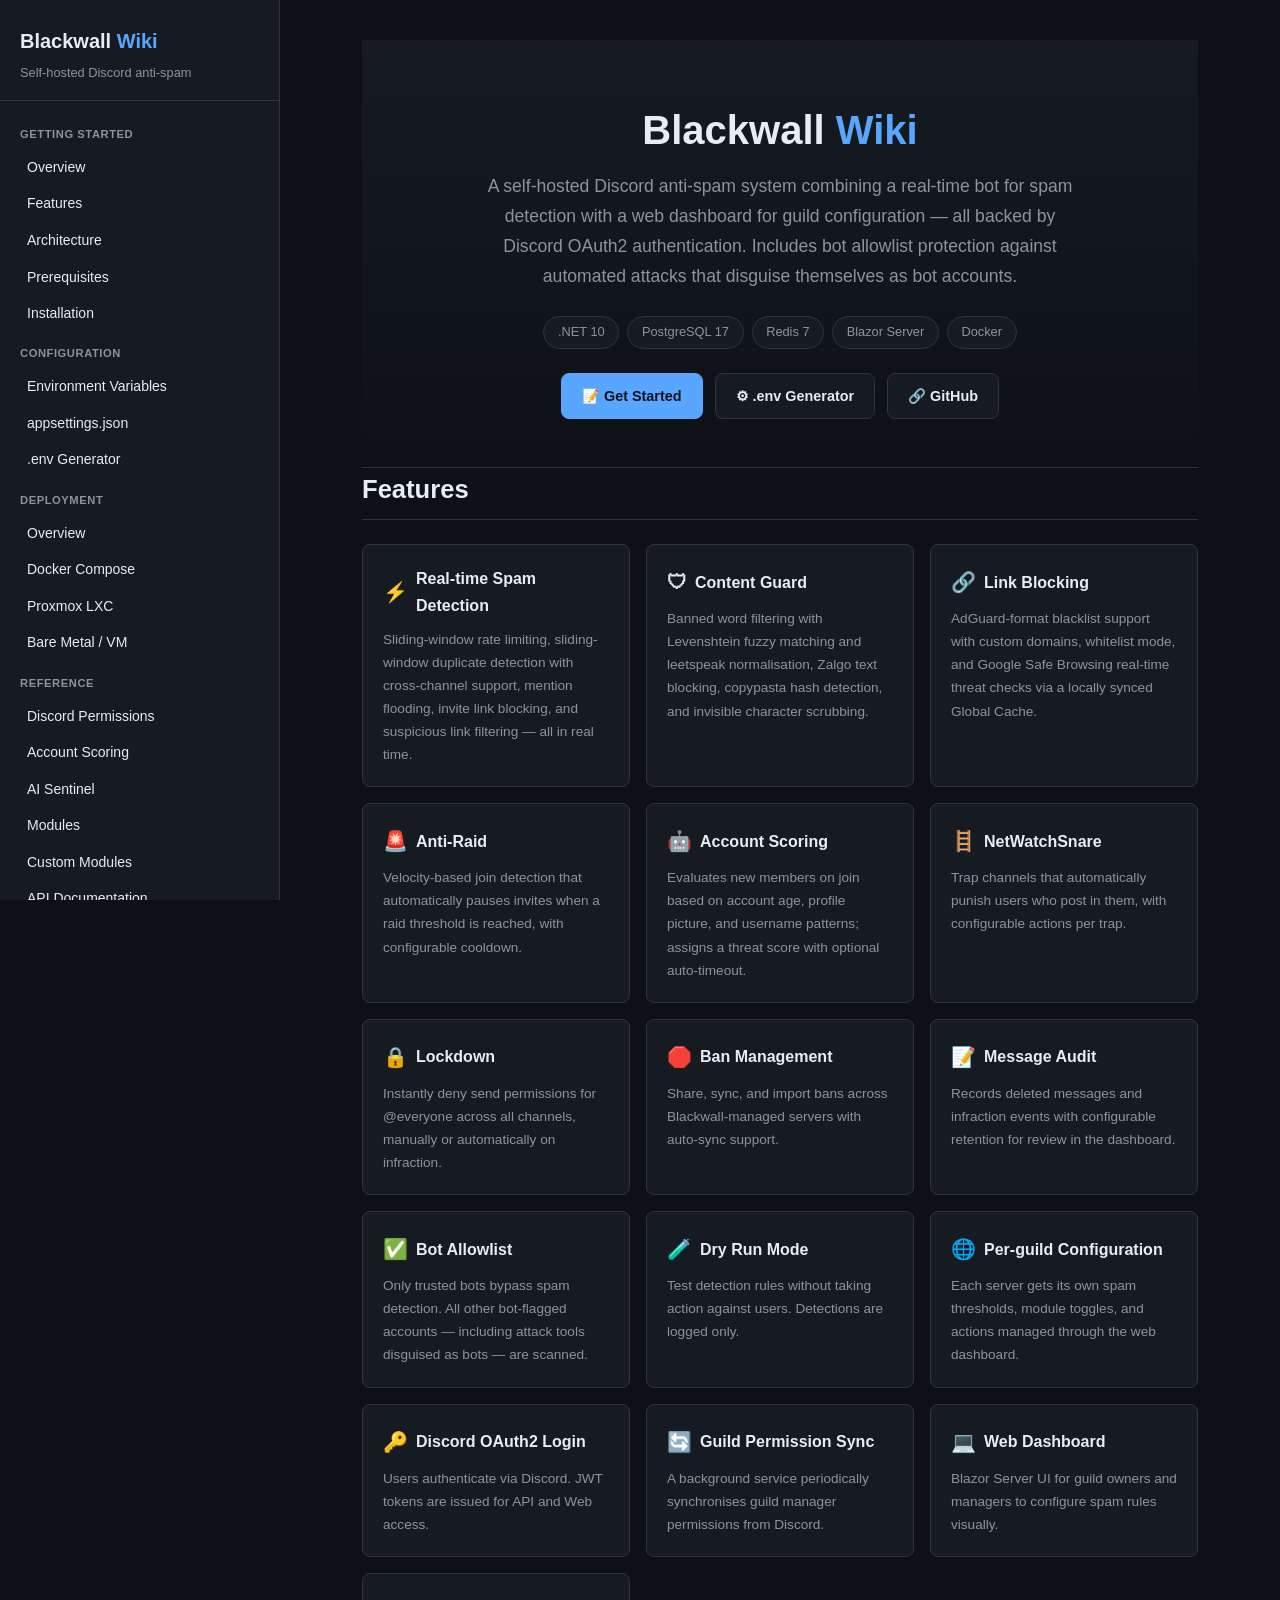
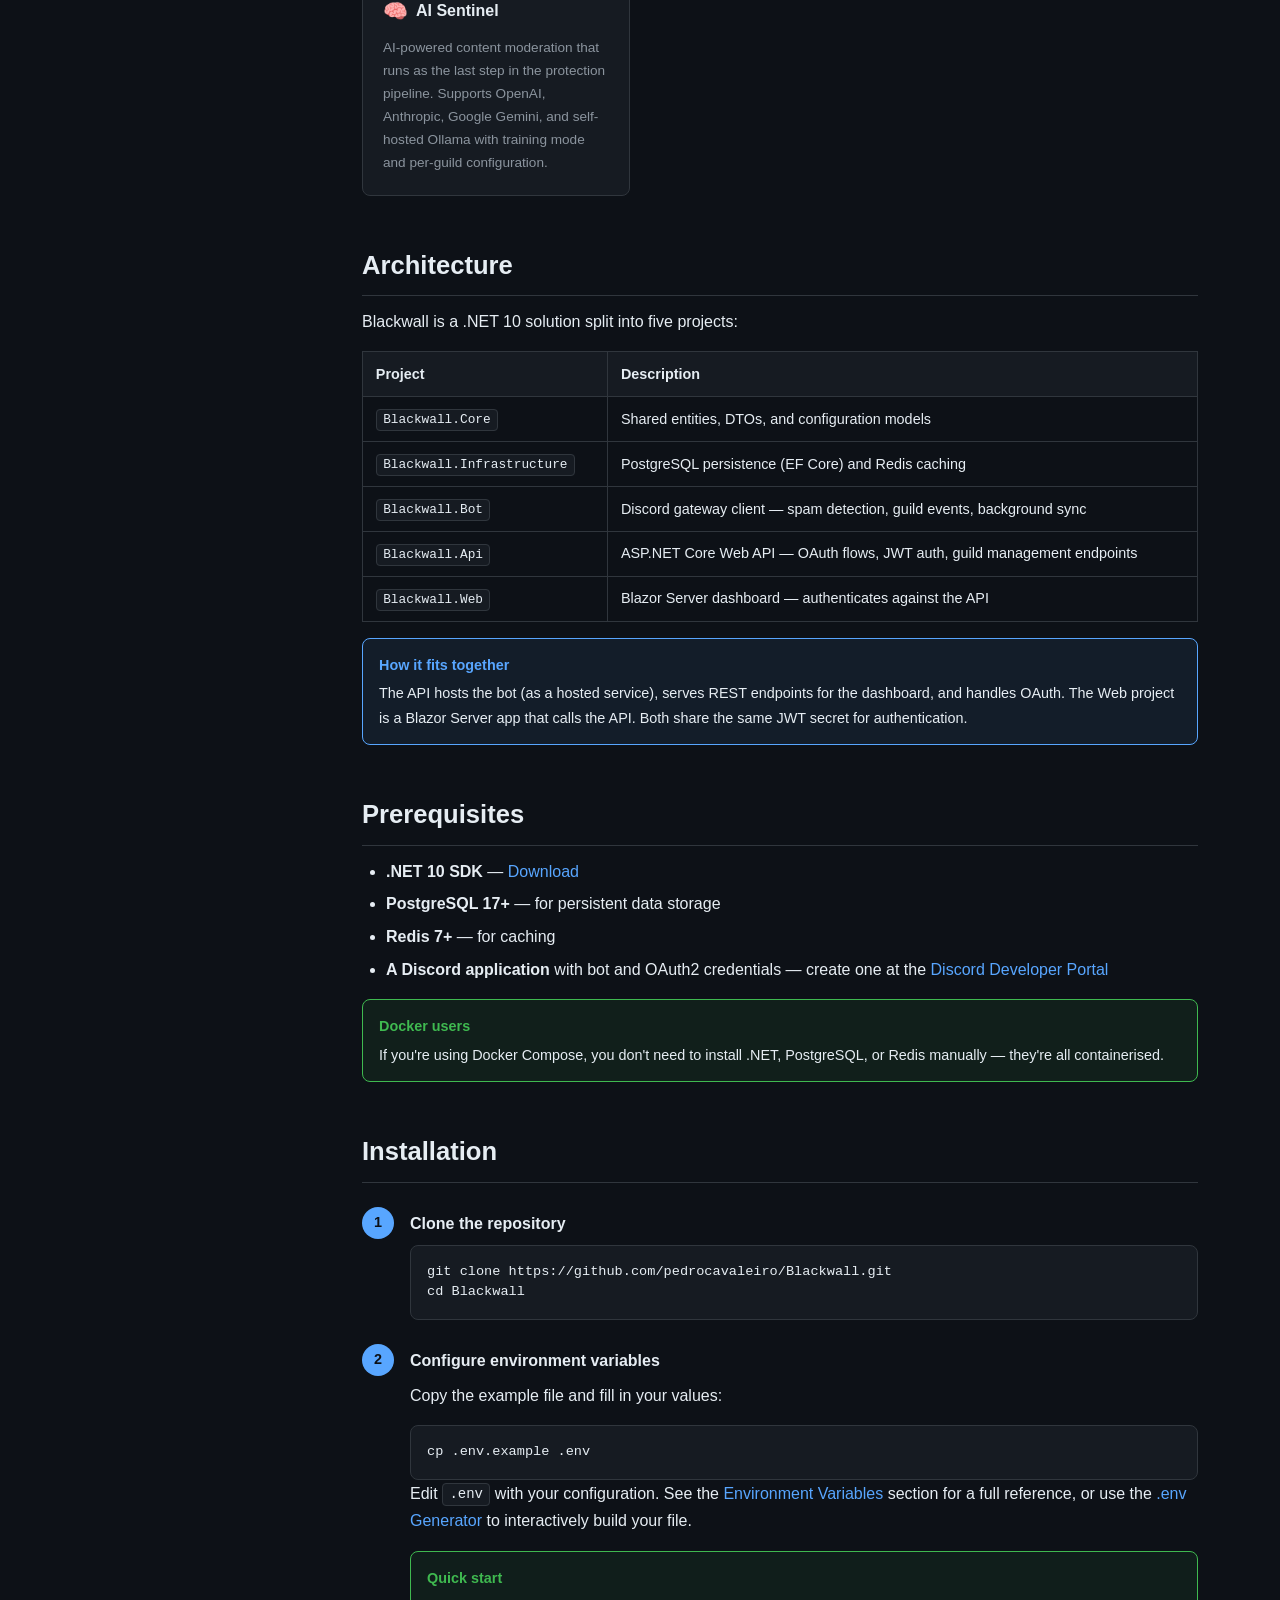
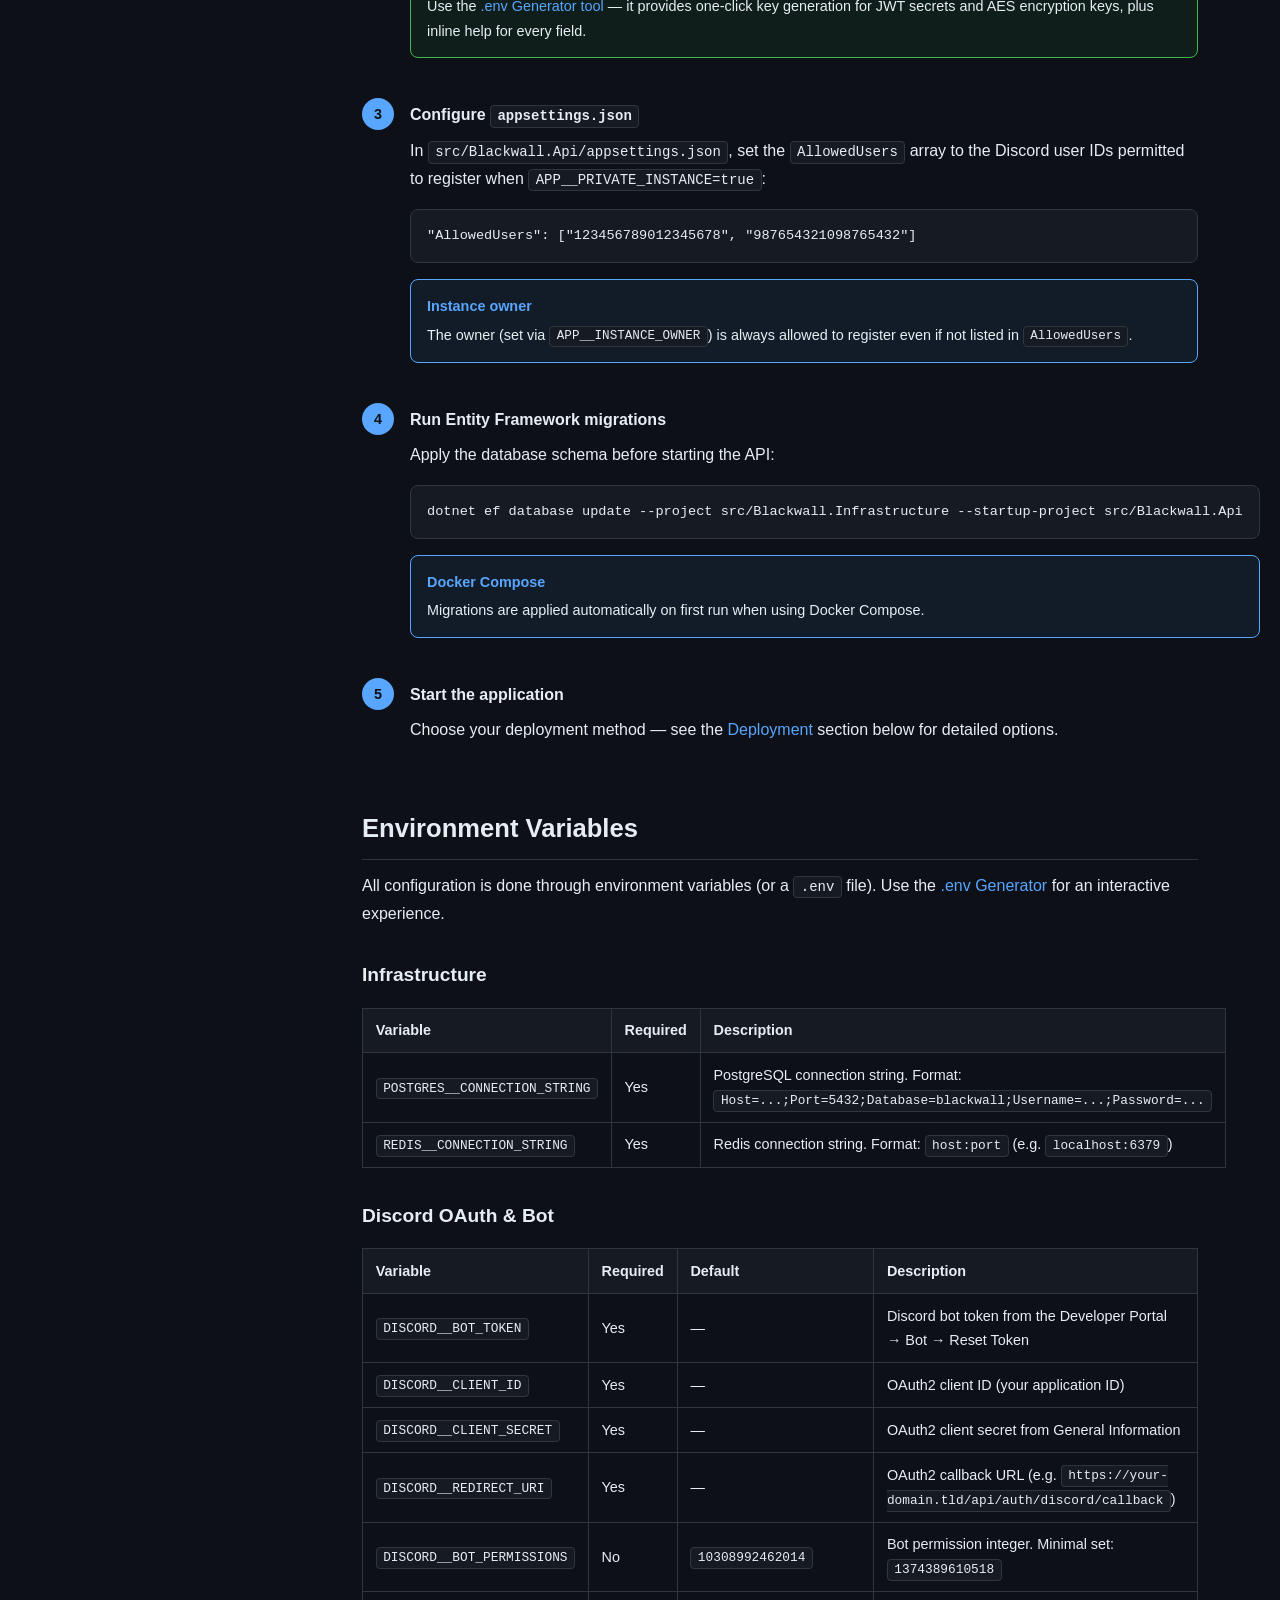
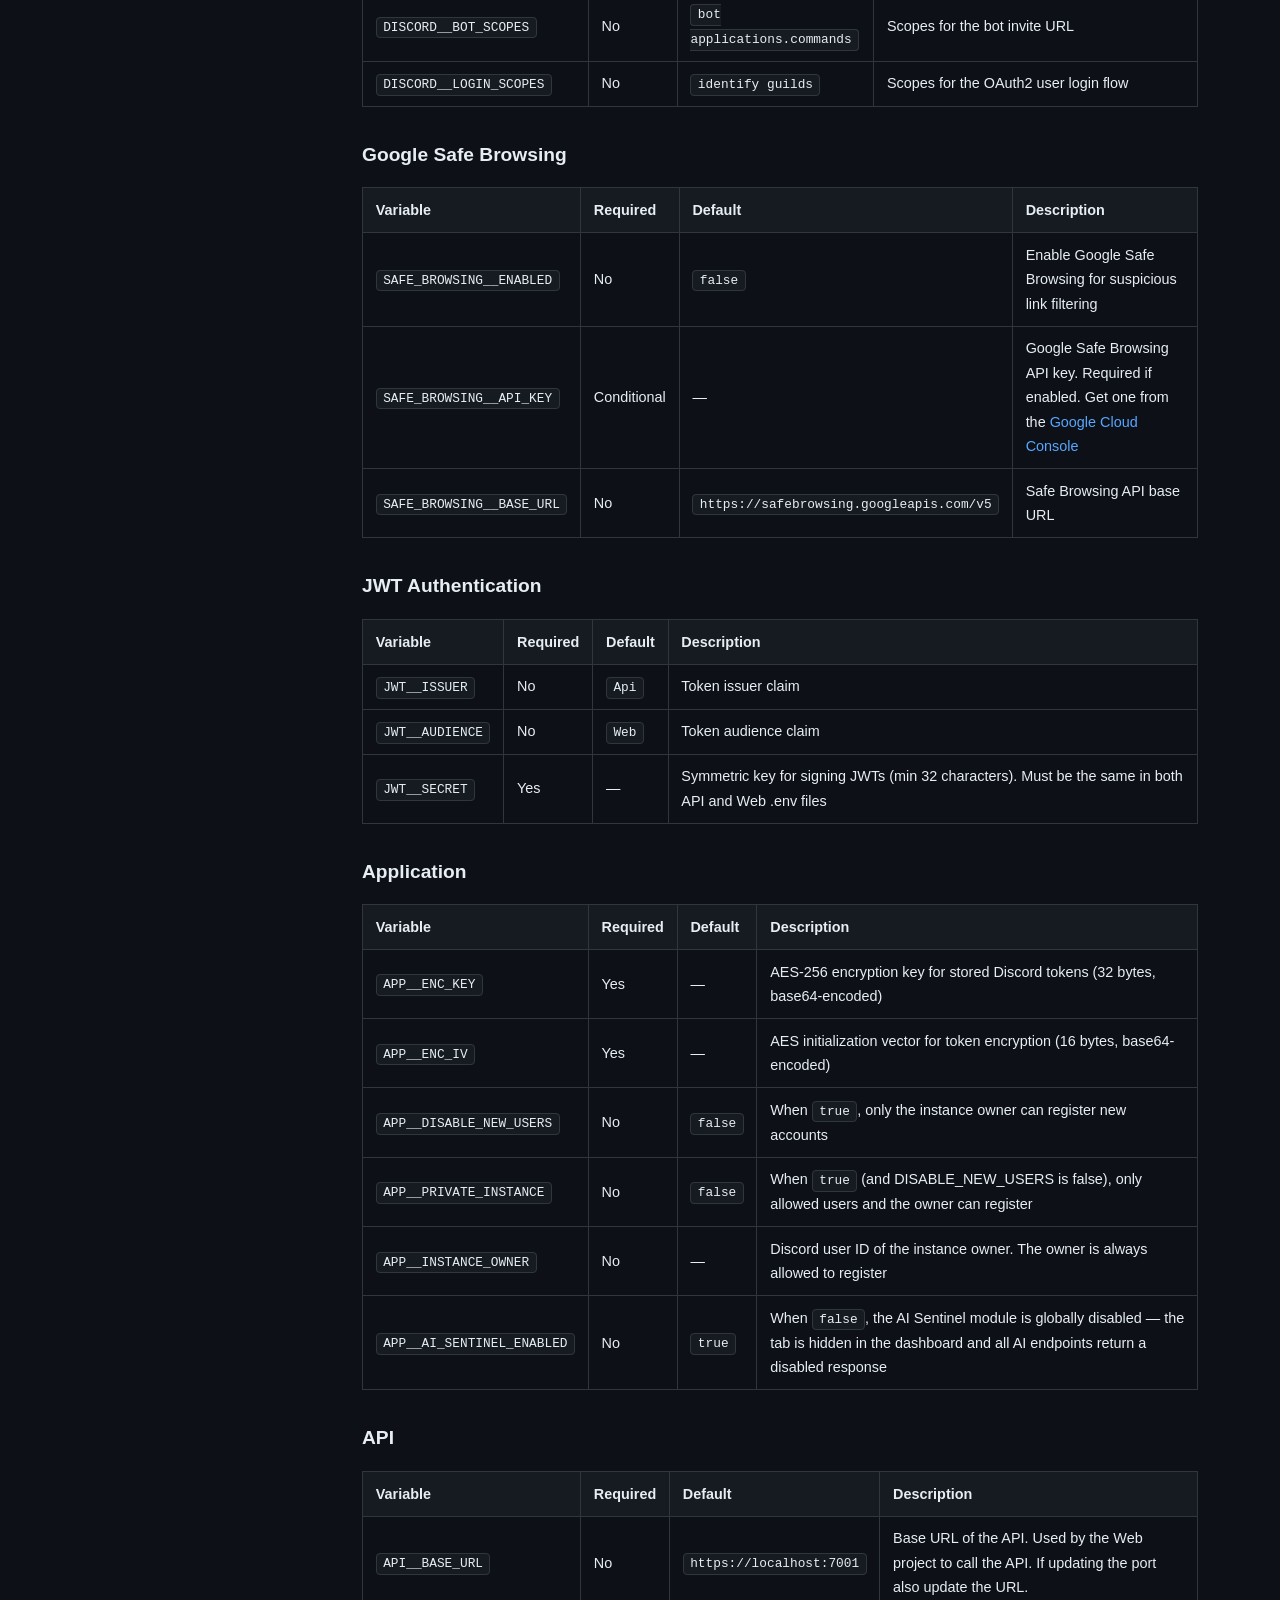
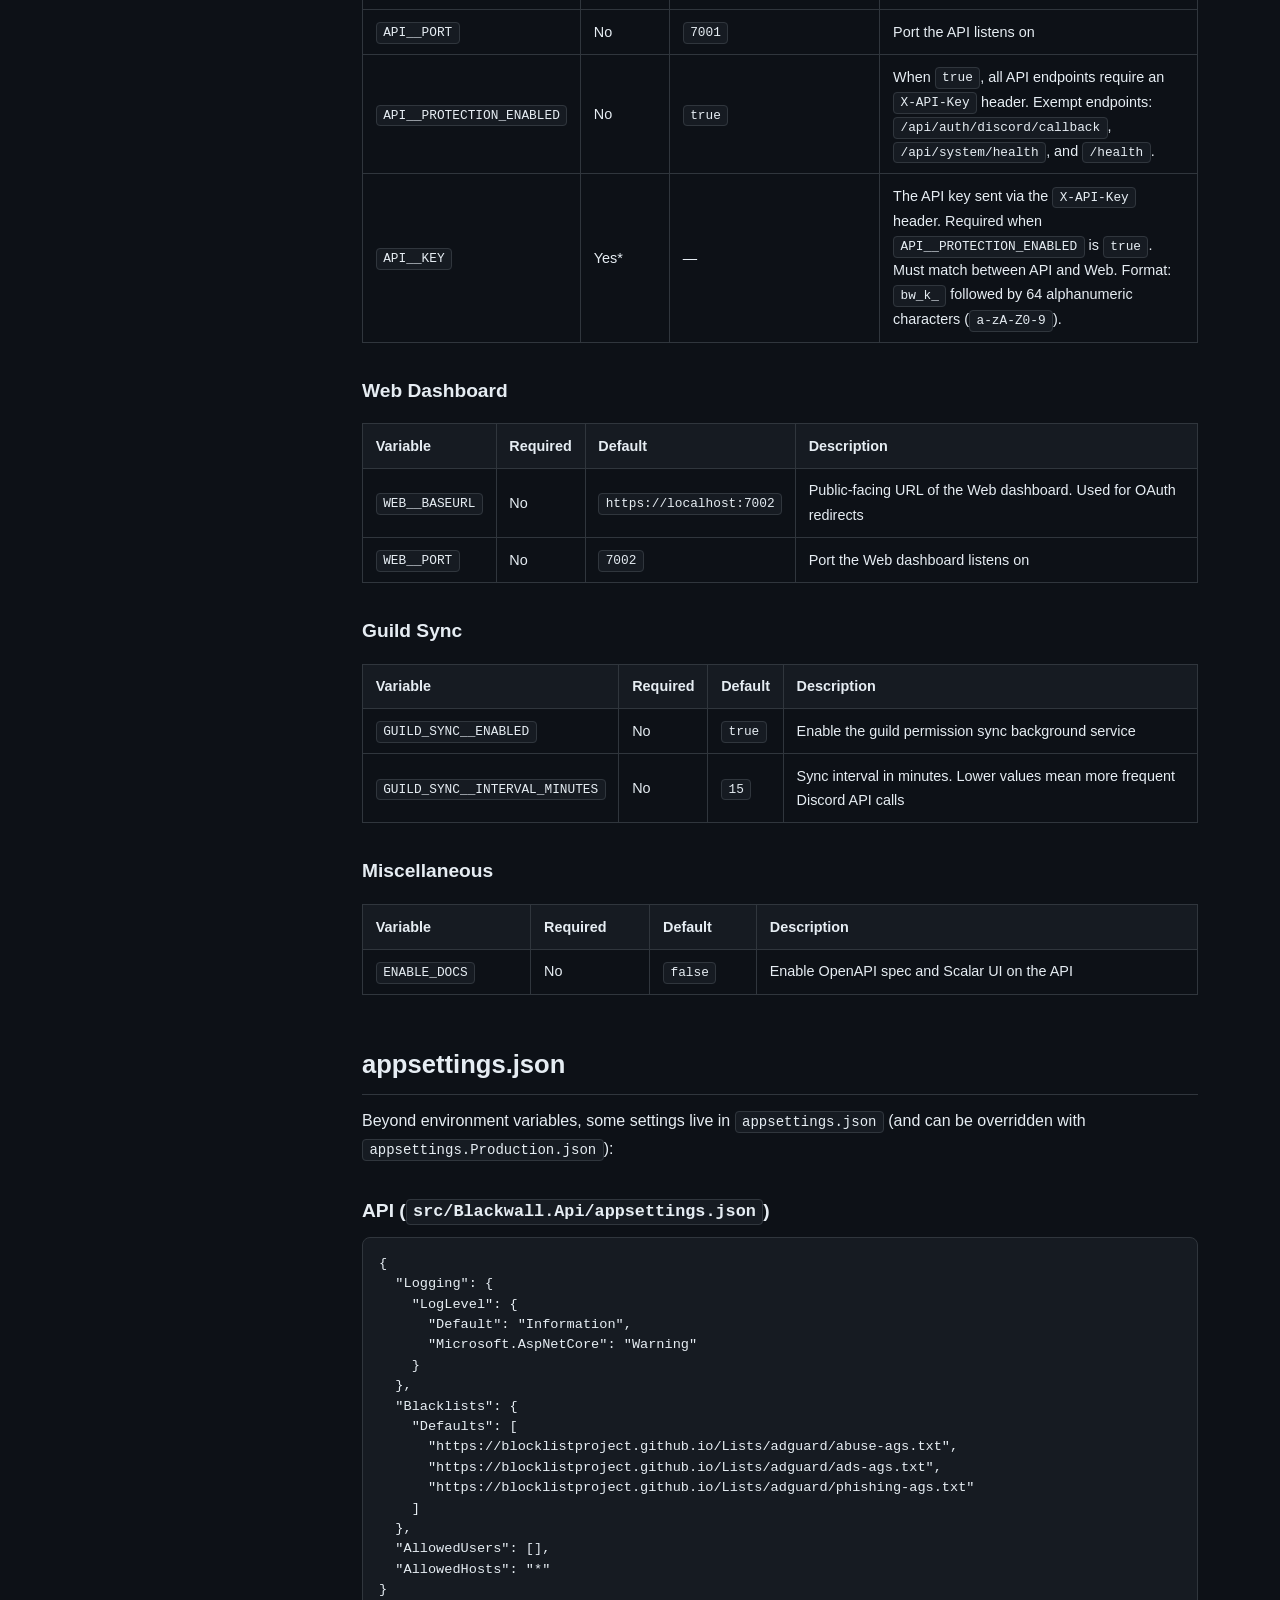
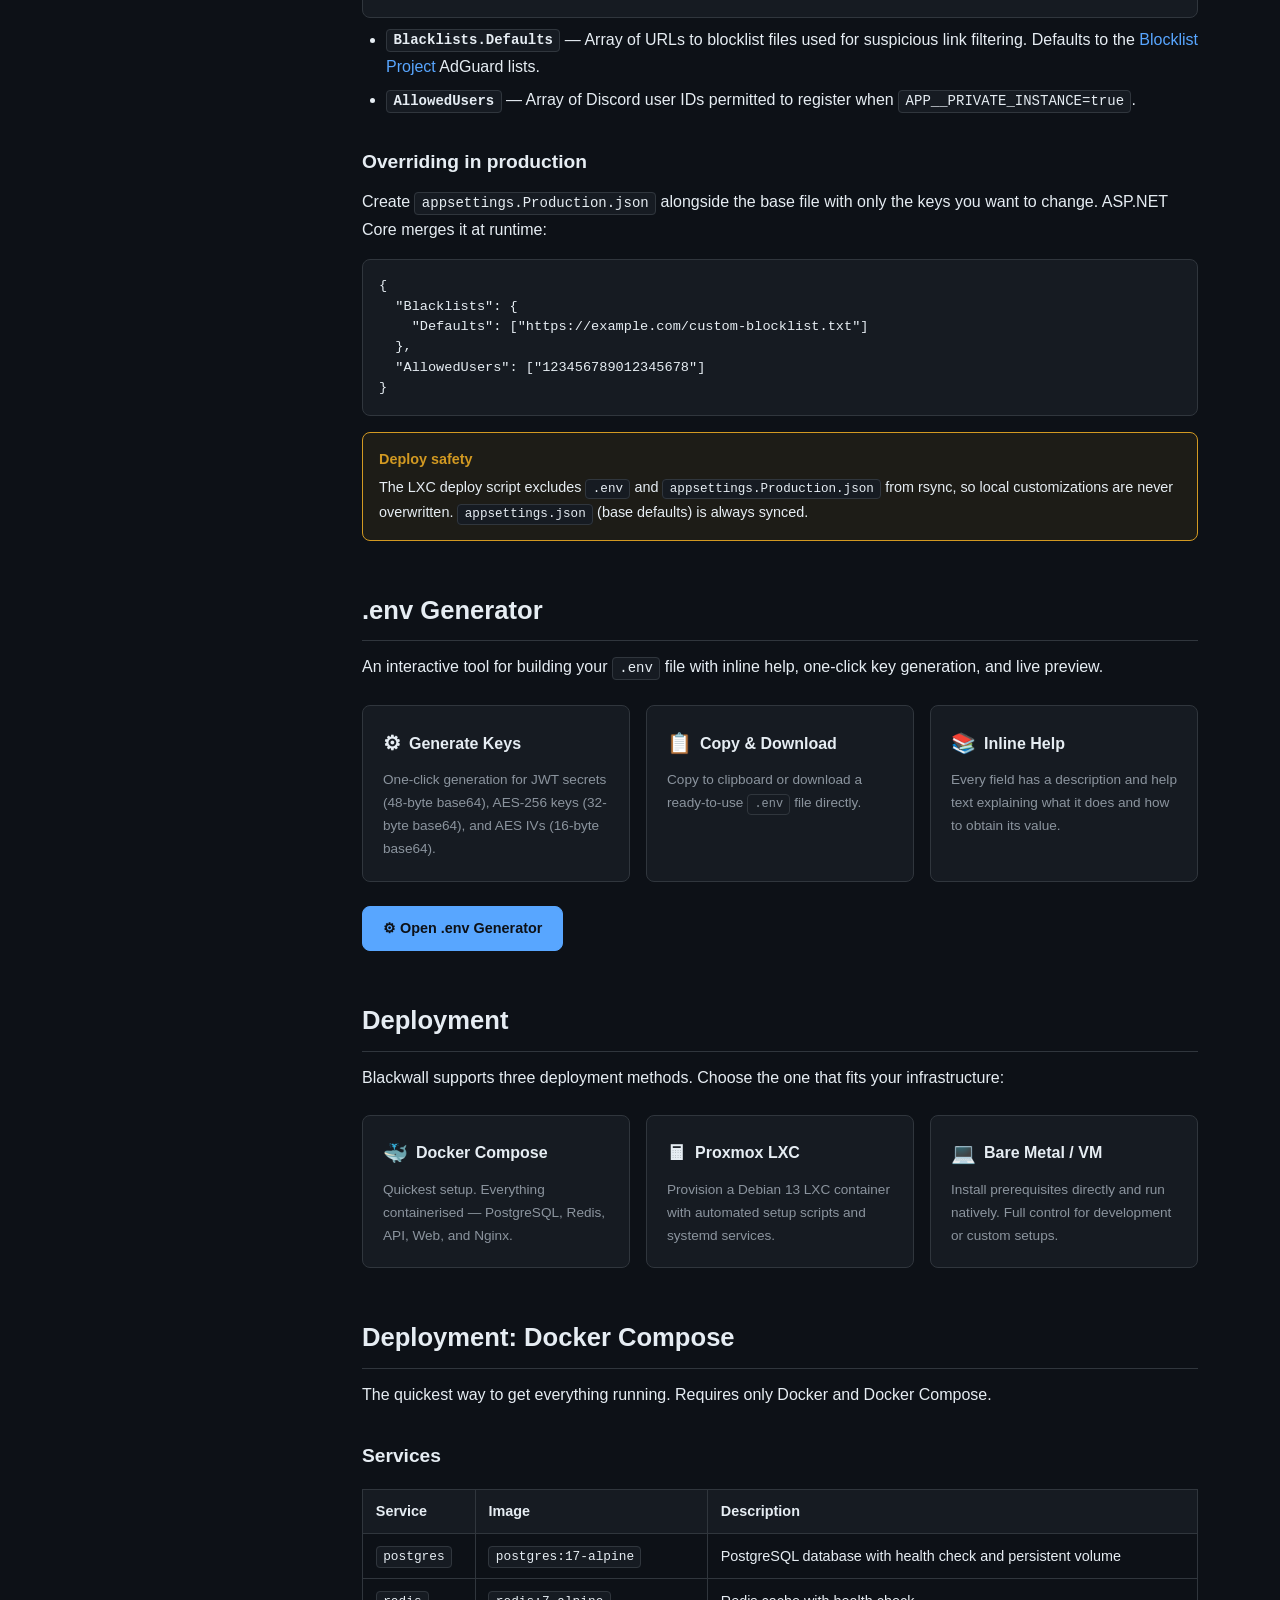
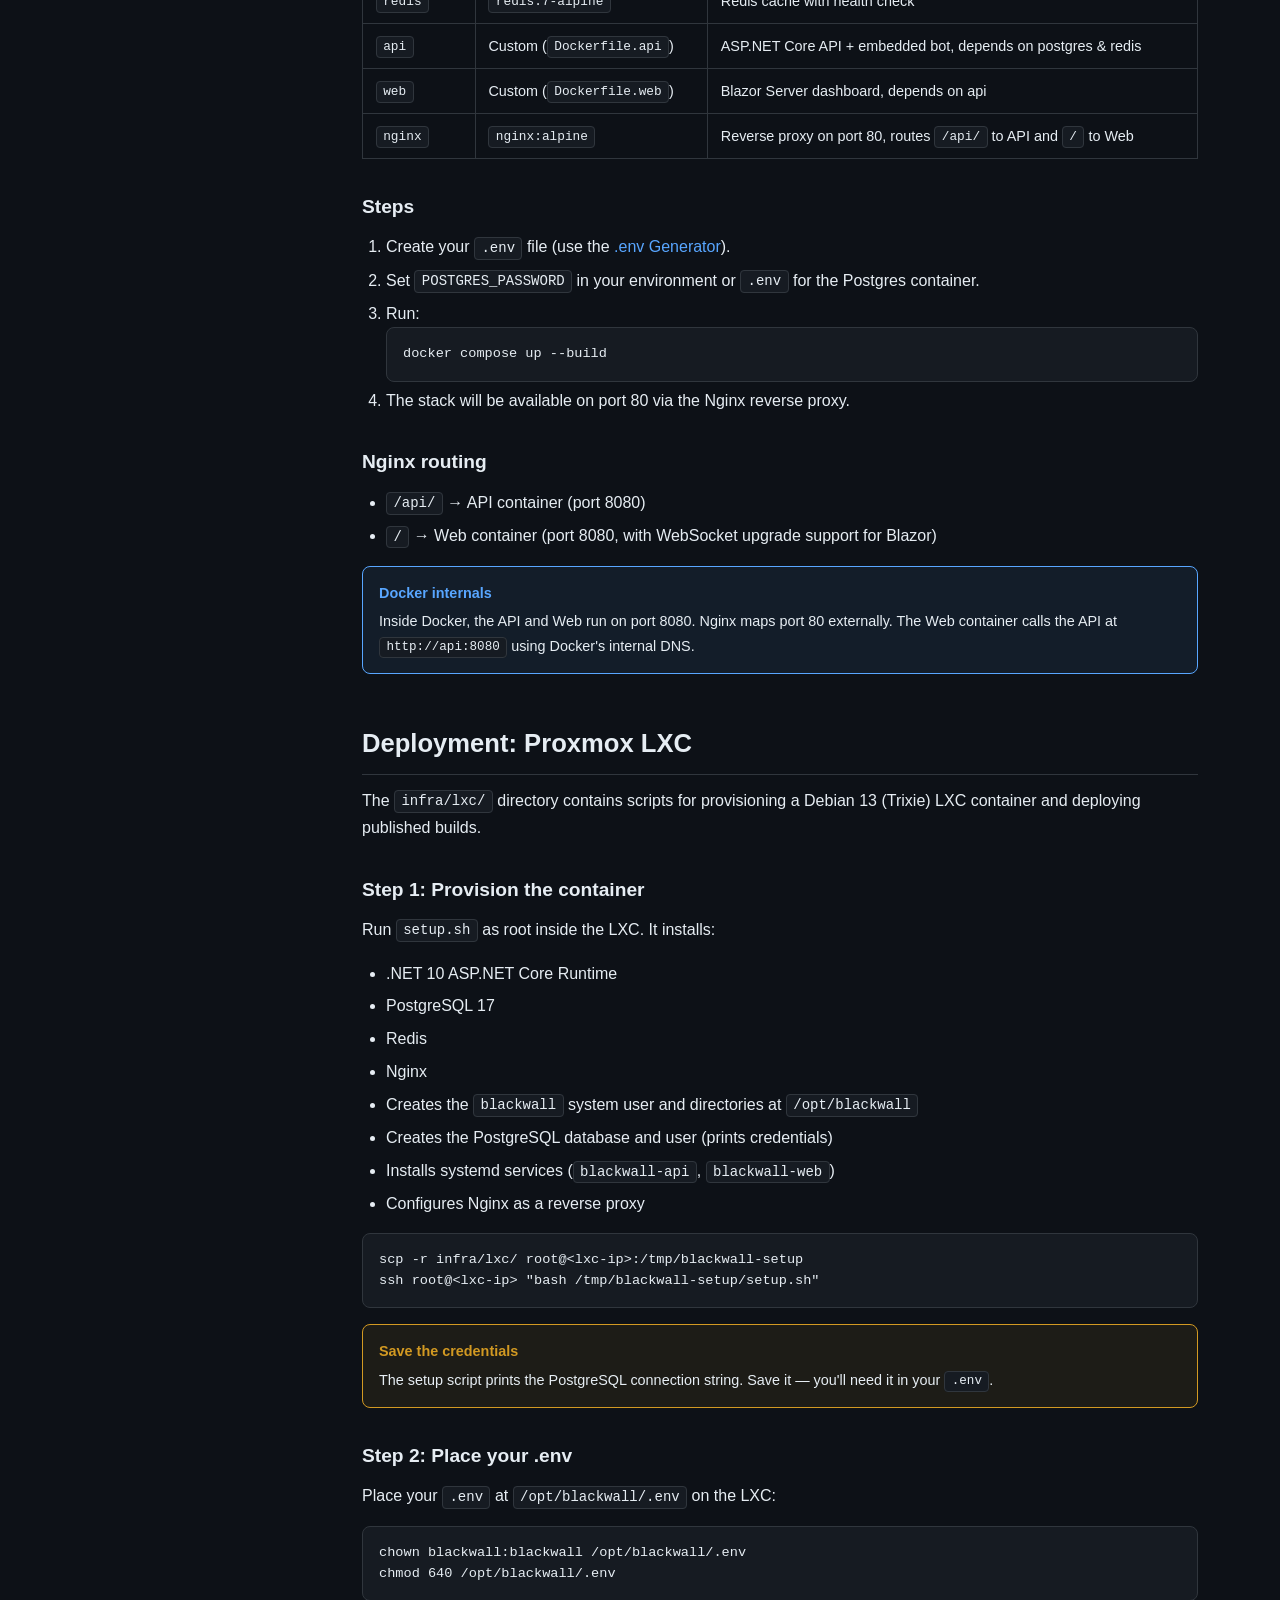
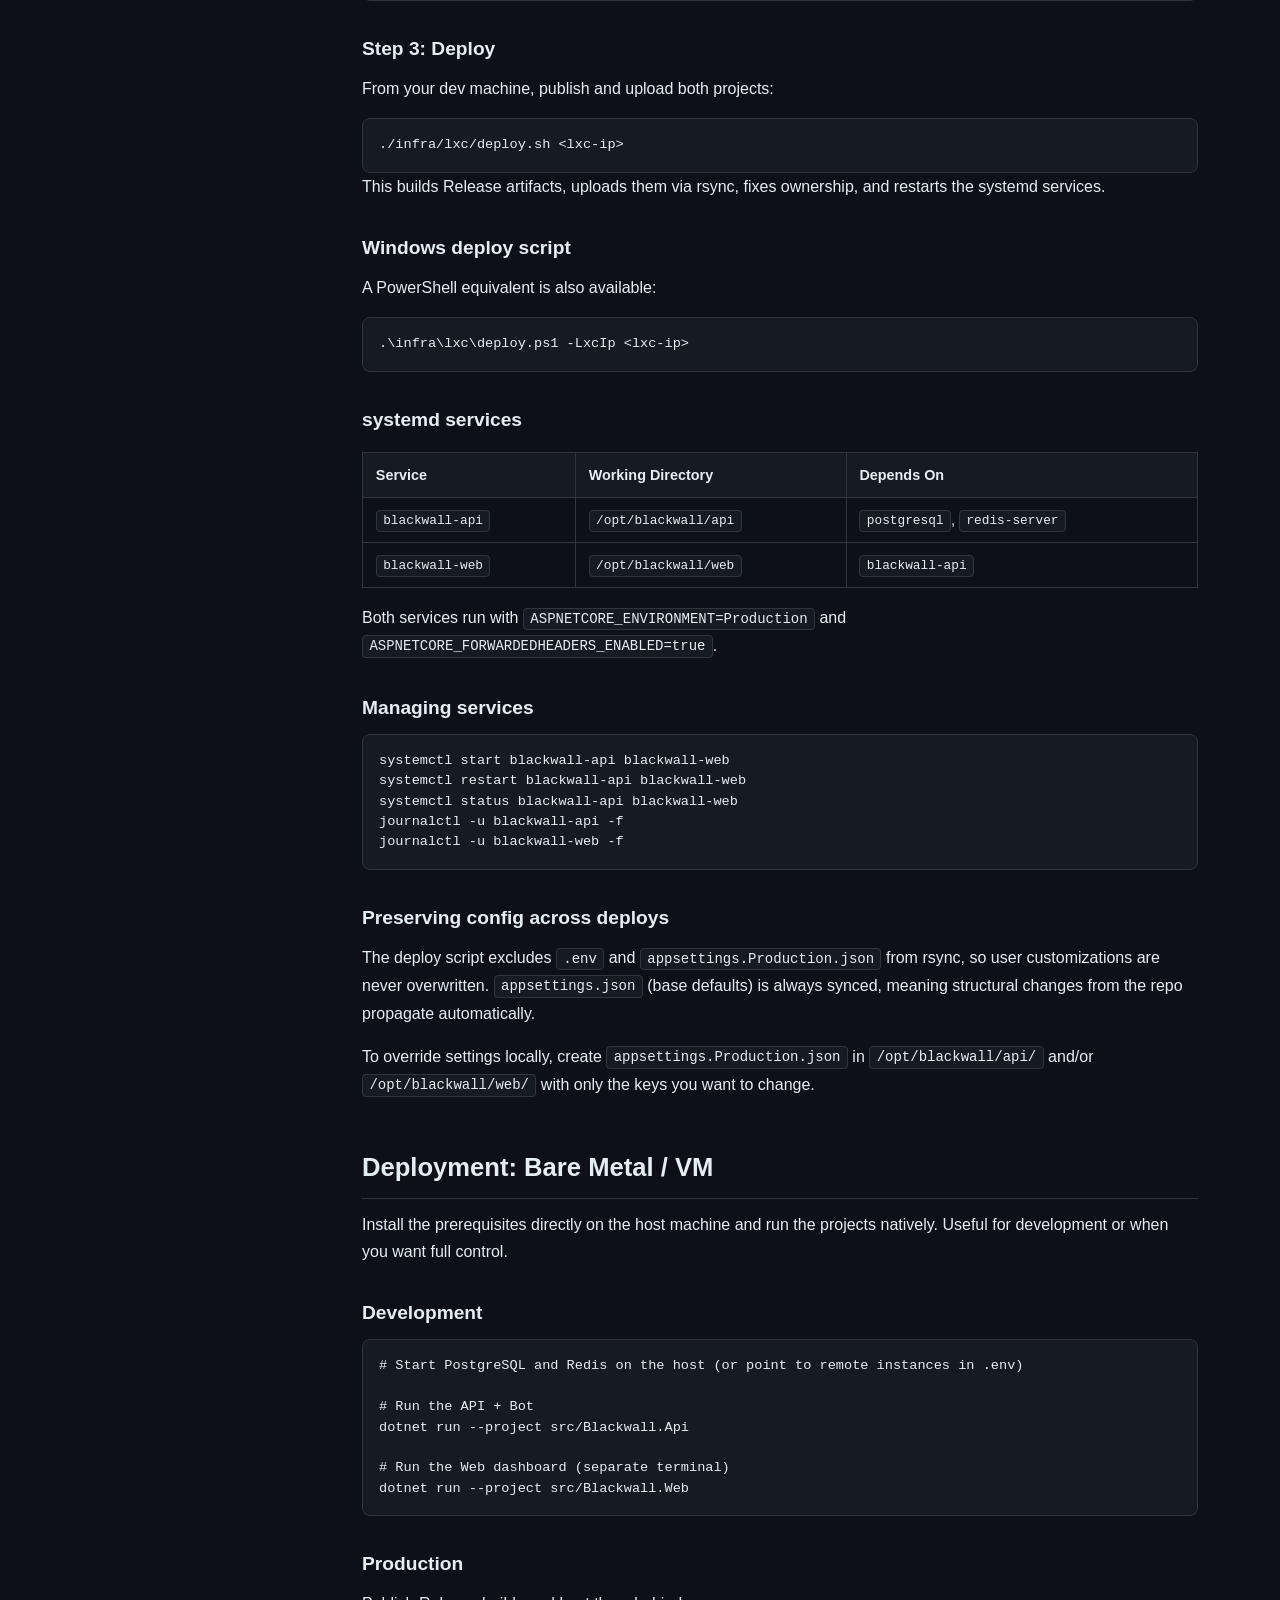
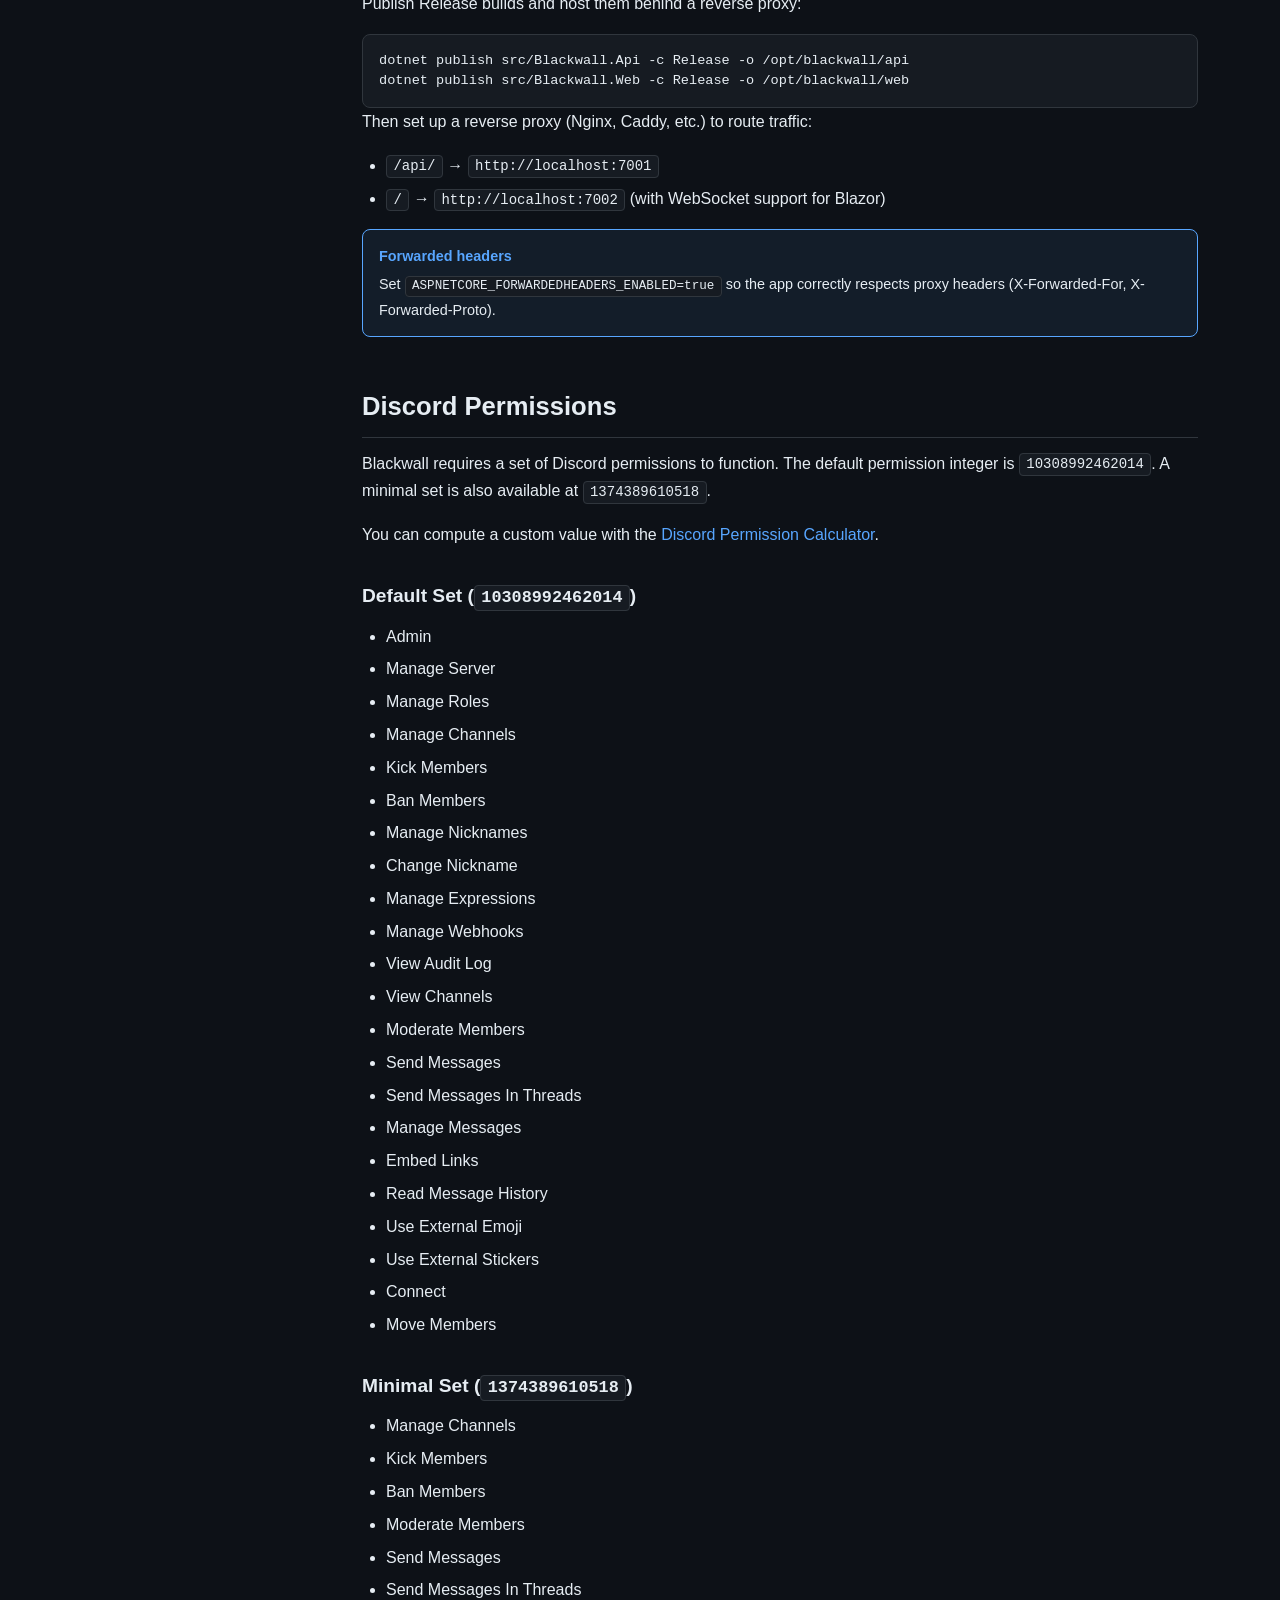
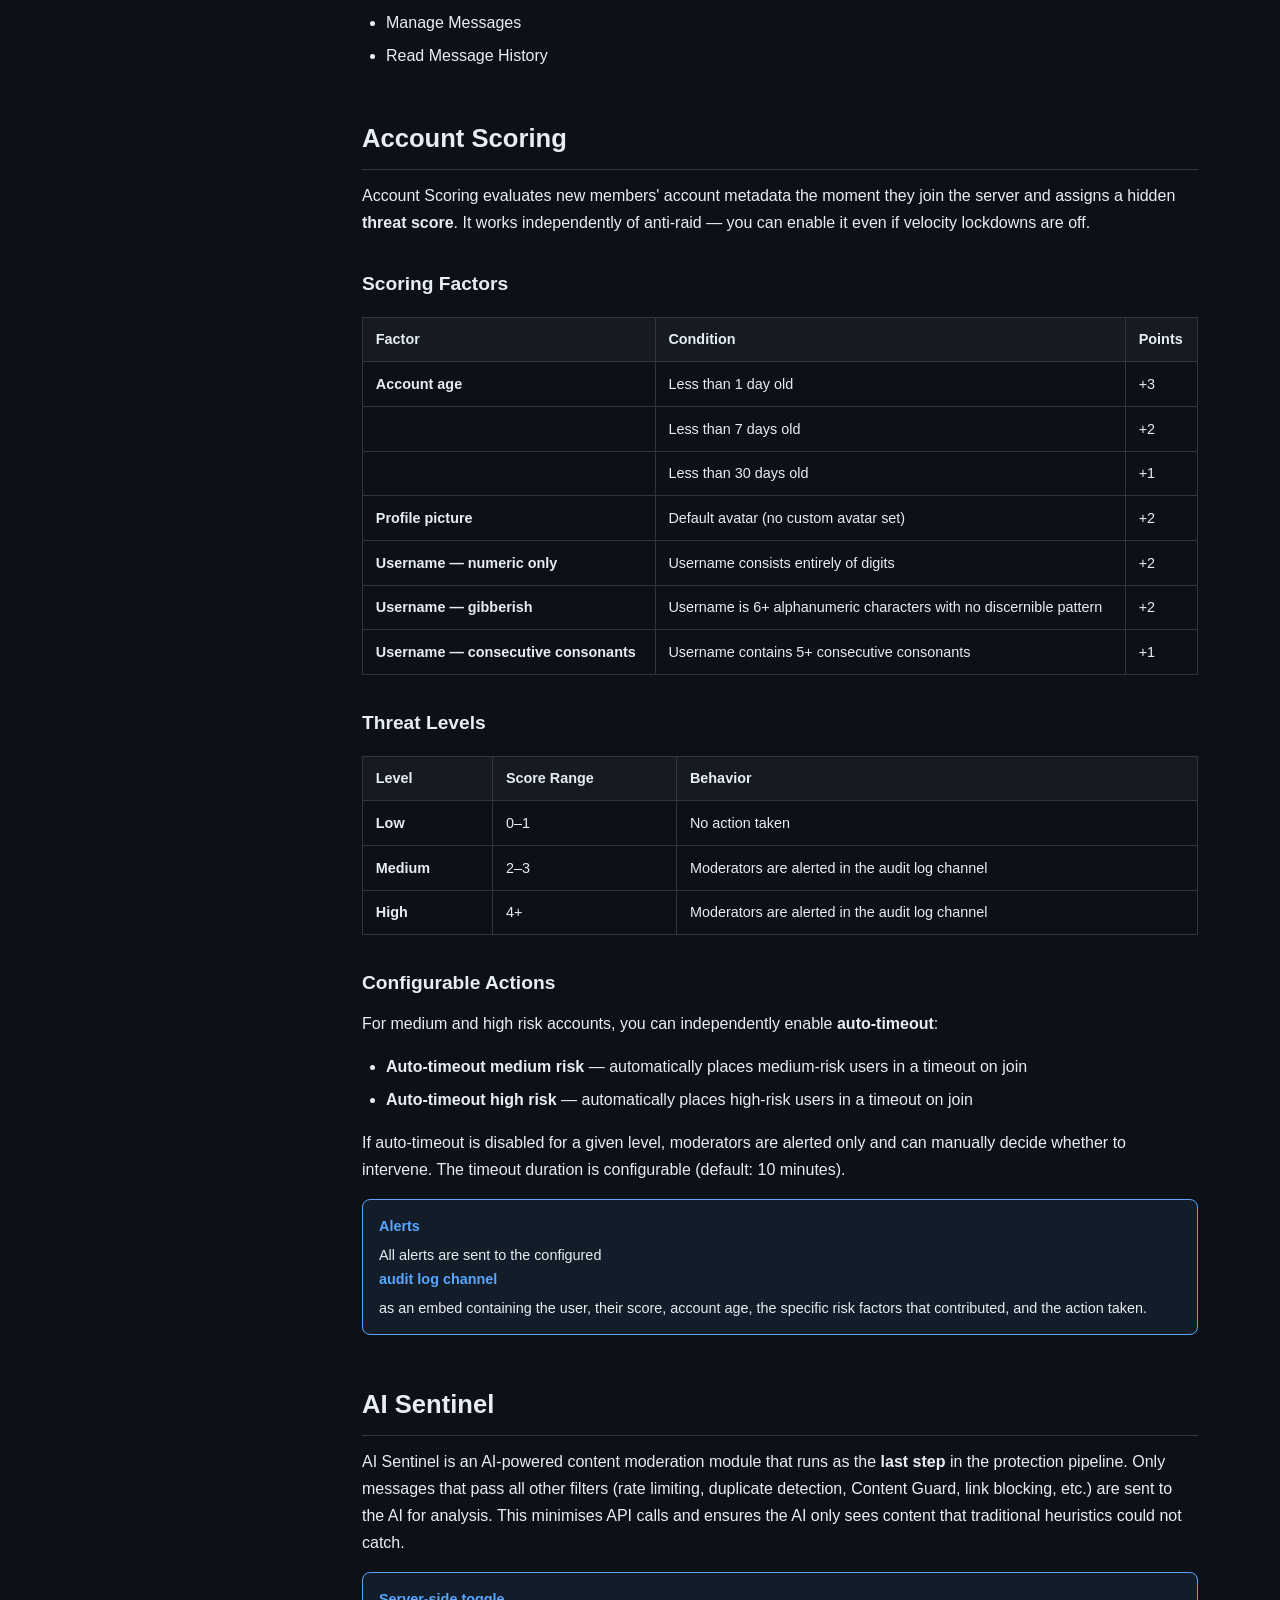
==== commit 963d6cb6: "Updates docs" ====
--- a/docs/index.html
+++ b/docs/index.html
@@ -119,6 +119,7 @@
       <a href="#account-scoring">Account Scoring</a>
       <a href="#ai-sentinel">AI Sentinel</a>
       <a href="#modules">Modules</a>
+      <a href="#custom-modules">Custom Modules</a>
       <a href="#api-docs">API Documentation</a>
       <a href="#project-structure">Project Structure</a>
     </div>
@@ -863,6 +864,358 @@
         </div>
       </section>
 
+      <!-- Custom Modules -->
+      <section class="content-section" id="custom-modules">
+        <h2>Custom Modules (3rd-Party)</h2>
+        <p>Blackwall supports loading external modules at runtime. A custom module is a .NET 10 assembly that implements the <code>IBlackwallModule</code> interface and is packaged as a Git repository with a manifest file. Modules are cloned, built, and installed per guild through the dashboard or API, then loaded into a collectible <code>AssemblyLoadContext</code> so they can be hot-reloaded without restarting the bot.</p>
+
+        <div class="callout callout-info">
+          <strong>How it works</strong>
+          When a message arrives, the bot fetches all enabled module installations for the guild from cache, loads each module's assembly (if not already cached), calls <code>EvaluateAsync</code> with a 5-second timeout, and collects verdicts. Each verdict is mapped to an infraction action and applied alongside the built-in filters. Modules stack with each other and with all built-in detection.
+        </div>
+
+        <h3>Module Lifecycle</h3>
+        <div class="step">
+          <div class="step-num">1</div>
+          <div class="step-body">
+            <h4>Install</h4>
+            <p>The dashboard or API provides a Git URL. Blackwall clones the repository, reads <code>blackwall-module.json</code> from the root, validates the manifest, runs <code>dotnet build -c Release</code> in the <code>src/</code> directory, and copies the output DLL (plus <code>.deps.json</code> and <code>.runtimeconfig.json</code> if present) into <code>modules/&lt;name&gt;/&lt;version&gt;/</code>. A database record is created with default settings derived from the manifest's settings schema.</p>
+          </div>
+        </div>
+        <div class="step">
+          <div class="step-num">2</div>
+          <div class="step-body">
+            <h4>Load</h4>
+            <p>On the first message after installation, the module assembly is loaded into a collectible <code>AssemblyLoadContext</code>. Blackwall scans the assembly for a type implementing <code>IBlackwallModule</code>, instantiates it, and calls <code>InitializeAsync</code> with the stored settings. The loaded instance is cached by <code>name:version</code> key for subsequent messages.</p>
+          </div>
+        </div>
+        <div class="step">
+          <div class="step-num">3</div>
+          <div class="step-body">
+            <h4>Evaluate</h4>
+            <p>For each incoming message, <code>EvaluateAsync</code> is called with a <code>ModuleMessageContext</code> containing the message content, author, channel, attachments, and embeds. The module returns a <code>ModuleVerdict</code> if the message violates its rules, or <code>null</code> to pass. A 5-second timeout is enforced per module.</p>
+          </div>
+        </div>
+        <div class="step">
+          <div class="step-num">4</div>
+          <div class="step-body">
+            <h4>Update / Uninstall</h4>
+            <p>Settings can be updated at any time through the dashboard &mdash; the module's <code>UpdateSettingsAsync</code> is called live without reloading the assembly. Updating a module re-clones the repository, rebuilds, and swaps the DLL. The old <code>AssemblyLoadContext</code> is unloaded so the new version loads on the next message. Uninstalling removes the database record and unloads the assembly.</p>
+          </div>
+        </div>
+
+        <h3>Repository Structure</h3>
+        <p>A module repository must have the following layout:</p>
+        <pre><code>my-module/
+├── blackwall-module.json          # Manifest (required, root)
+└── src/                           # Project directory (required)
+    ├── MyModule.csproj            # .NET 10 project targeting net10.0
+    ├── MyModule.cs                 # IBlackwallModule implementation
+    └── Blackwall.Modules.Abstractions.dll  # Reference assembly</code></pre>
+        <div class="callout callout-warning">
+          <strong>Build requirements</strong>
+          The <code>src/</code> directory must contain exactly one <code>.csproj</code> file targeting <code>net10.0</code>. The build is run with <code>dotnet build -c Release</code> in an isolated environment with a temporary NuGet cache. The <code>Blackwall.Modules.Abstractions.dll</code> reference assembly must be committed in <code>src/</code> alongside the project file.
+        </div>
+
+        <h3>The Manifest: <code>blackwall-module.json</code></h3>
+        <p>The manifest is a JSON file at the repository root that describes the module and its configurable settings. All fields are required unless marked optional.</p>
+        <table>
+          <thead><tr><th>Field</th><th>Type</th><th>Description</th></tr></thead>
+          <tbody>
+            <tr><td><code>name</code></td><td>string</td><td>Unique module identifier (lowercase, hyphen-separated). Used as the directory name and cache key.</td></tr>
+            <tr><td><code>readableName</code></td><td>string?</td><td>Human-friendly name shown in the dashboard. Optional.</td></tr>
+            <tr><td><code>version</code></td><td>string</td><td>Semantic version string (e.g. <code>1.0.0</code>).</td></tr>
+            <tr><td><code>author</code></td><td>string</td><td>Author name.</td></tr>
+            <tr><td><code>description</code></td><td>string?</td><td>Short description shown in the dashboard. Optional.</td></tr>
+            <tr><td><code>entryPoint</code></td><td>string</td><td>Filename of the compiled DLL (e.g. <code>MyModule.dll</code>). Must match the assembly name in the <code>.csproj</code>.</td></tr>
+            <tr><td><code>canPerformActions</code></td><td>bool</td><td>Declares whether the module is intended to return verdicts with actions. Stored on the installation record.</td></tr>
+            <tr><td><code>settingsSchema</code></td><td>object?</td><td>Defines the settings UI rendered in the dashboard. Optional &mdash; if omitted, the module receives an empty settings dictionary. See below.</td></tr>
+          </tbody>
+        </table>
+
+        <h4>Settings Schema</h4>
+        <p>The <code>settingsSchema</code> is organised into cards, each containing fields. Fields define the UI input type and default value that Blackwall uses to build the initial settings JSON.</p>
+        <pre><code>"settingsSchema": {
+  "cards": [
+    {
+      "title": "Card Title",
+      "description": "Optional card description.",
+      "fields": [
+        {
+          "key": "settingKey",
+          "uiName": "Display Name",
+          "helpText": "Optional help text shown below the field.",
+          "inputType": "number",
+          "defaultValue": "5"
+        },
+        {
+          "key": "toggleKey",
+          "uiName": "Enable Feature",
+          "inputType": "dropdown",
+          "defaultValue": "true",
+          "options": [
+            { "text": "Yes", "value": "true" },
+            { "text": "No", "value": "false" }
+          ]
+        }
+      ]
+    }
+  ]
+}</code></pre>
+        <table>
+          <thead><tr><th>Field Property</th><th>Type</th><th>Description</th></tr></thead>
+          <tbody>
+            <tr><td><code>key</code></td><td>string</td><td>Settings dictionary key. The module reads this via <code>ModuleSettings.Get()</code>, <code>GetInt32()</code>, or <code>GetBoolean()</code>.</td></tr>
+            <tr><td><code>uiName</code></td><td>string</td><td>Label shown in the dashboard.</td></tr>
+            <tr><td><code>helpText</code></td><td>string?</td><td>Help text displayed below the field. Optional.</td></tr>
+            <tr><td><code>inputType</code></td><td>string</td><td>One of <code>number</code>, <code>text</code>, or <code>dropdown</code>.</td></tr>
+            <tr><td><code>defaultValue</code></td><td>string</td><td>Initial value stored when the module is installed. All settings values are stored as strings.</td></tr>
+            <tr><td><code>options</code></td><td>array?</td><td>Required when <code>inputType</code> is <code>dropdown</code>. Each option has <code>text</code> (display label) and <code>value</code> (stored value).</td></tr>
+          </tbody>
+        </table>
+
+        <h3>The <code>IBlackwallModule</code> Interface</h3>
+        <p>Every module must implement this interface, defined in <code>Blackwall.Modules.Abstractions</code>:</p>
+        <pre><code>public interface IBlackwallModule {
+    string Name { get; }
+    string Version { get; }
+
+    Task InitializeAsync(ModuleSettings settings, CancellationToken ct);
+
+    Task&lt;ModuleVerdict?&gt; EvaluateAsync(ModuleMessageContext context, CancellationToken ct);
+
+    Task UpdateSettingsAsync(ModuleSettings settings, CancellationToken ct);
+}</code></pre>
+        <table>
+          <thead><tr><th>Member</th><th>Description</th></tr></thead>
+          <tbody>
+            <tr><td><code>Name</code></td><td>Module identifier string. Should match the <code>name</code> in the manifest.</td></tr>
+            <tr><td><code>Version</code></td><td>Version string. Should match the <code>version</code> in the manifest.</td></tr>
+            <tr><td><code>InitializeAsync</code></td><td>Called once when the module is first loaded. Read settings and cache them in fields.</td></tr>
+            <tr><td><code>EvaluateAsync</code></td><td>Called for every incoming message. Return a <code>ModuleVerdict</code> if the message violates the module's rules, or <code>null</code> to pass.</td></tr>
+            <tr><td><code>UpdateSettingsAsync</code></td><td>Called when settings are changed via the dashboard without reloading the assembly. Typically delegates to the same logic as <code>InitializeAsync</code>.</td></tr>
+          </tbody>
+        </table>
+
+        <h4>ModuleSettings</h4>
+        <p>Settings are passed as a <code>ModuleSettings</code> object wrapping a <code>Dictionary&lt;string, string?&gt;</code>. All values are strings &mdash; use the helper methods to parse them:</p>
+        <pre><code>public class ModuleSettings {
+    public string? Get(string key);
+    public int? GetInt32(string key);
+    public bool? GetBoolean(string key);
+    public IReadOnlyDictionary&lt;string, string?&gt; Values { get; }
+}</code></pre>
+
+        <h4>ModuleMessageContext</h4>
+        <p>The context passed to <code>EvaluateAsync</code> contains everything the module needs to evaluate a message:</p>
+        <table>
+          <thead><tr><th>Property</th><th>Type</th><th>Description</th></tr></thead>
+          <tbody>
+            <tr><td><code>DiscordGuildId</code></td><td>long</td><td>Guild ID where the message was sent.</td></tr>
+            <tr><td><code>DiscordUserId</code></td><td>long</td><td>ID of the message author.</td></tr>
+            <tr><td><code>DiscordChannelId</code></td><td>long</td><td>Channel ID where the message was sent.</td></tr>
+            <tr><td><code>ChannelName</code></td><td>string</td><td>Name of the channel.</td></tr>
+            <tr><td><code>Username</code></td><td>string</td><td>Username of the author.</td></tr>
+            <tr><td><code>IsBot</code></td><td>bool</td><td>Whether the author is a bot account (note: allowed bots are already filtered out before evaluation).</td></tr>
+            <tr><td><code>Content</code></td><td>string</td><td>Full message content including embed descriptions and attachment filenames (extracted via <code>ExtractFullContent</code>).</td></tr>
+            <tr><td><code>Attachments</code></td><td>IReadOnlyList&lt;ModuleAttachment&gt;</td><td>Message attachments with filename, size, URL, and dimensions.</td></tr>
+            <tr><td><code>Embeds</code></td><td>IReadOnlyList&lt;ModuleEmbed&gt;</td><td>Message embeds with title, description, URL, type, image, and thumbnail URLs.</td></tr>
+            <tr><td><code>MessageTimestampUtc</code></td><td>DateTime</td><td>UTC timestamp of the message.</td></tr>
+          </tbody>
+        </table>
+
+        <h4>ModuleVerdict</h4>
+        <p>When a message violates the module's rules, return a <code>ModuleVerdict</code> record:</p>
+        <pre><code>public sealed record ModuleVerdict(
+    string ViolationType,
+    ModuleAction Action,
+    int TimeoutMinutes,
+    int DeleteDays,
+    bool AutoLockdown,
+    string? Reason
+);</code></pre>
+        <table>
+          <thead><tr><th>Property</th><th>Type</th><th>Description</th></tr></thead>
+          <tbody>
+            <tr><td><code>ViolationType</code></td><td>string</td><td>Short identifier for the violation (e.g. <code>"emoji-spam"</code>). Logged as <code>module:&lt;type&gt;</code> in the infraction summary.</td></tr>
+            <tr><td><code>Action</code></td><td>ModuleAction</td><td>Action to take: <code>DeleteOnly</code>, <code>Timeout</code>, <code>Kick</code>, <code>Ban</code>, or <code>SoftBan</code>.</td></tr>
+            <tr><td><code>TimeoutMinutes</code></td><td>int</td><td>Timeout duration in minutes (used when <code>Action</code> is <code>Timeout</code>).</td></tr>
+            <tr><td><code>DeleteDays</code></td><td>int</td><td>Days of message history to prune when banning (0&ndash;7).</td></tr>
+            <tr><td><code>AutoLockdown</code></td><td>bool</td><td>If true, triggers a server lockdown when this verdict fires.</td></tr>
+            <tr><td><code>Reason</code></td><td>string?</td><td>Human-readable reason included in logs.</td></tr>
+          </tbody>
+        </table>
+
+        <h4>ModuleAction Enum</h4>
+        <table>
+          <thead><tr><th>Value</th><th>Description</th></tr></thead>
+          <tbody>
+            <tr><td><code>DeleteOnly</code> (0)</td><td>Deletes the message only. No action against the user.</td></tr>
+            <tr><td><code>Timeout</code> (1)</td><td>Temporarily mutes the user for <code>TimeoutMinutes</code> minutes.</td></tr>
+            <tr><td><code>Kick</code> (2)</td><td>Removes the user from the server.</td></tr>
+            <tr><td><code>Ban</code> (3)</td><td>Permanently bans the user, with optional message history purge.</td></tr>
+            <tr><td><code>SoftBan</code> (4)</td><td>Bans and immediately unbans, removing recent message history.</td></tr>
+          </tbody>
+        </table>
+
+        <h3>Project File</h3>
+        <p>The <code>.csproj</code> file must target <code>net10.0</code> and reference the abstractions assembly:</p>
+        <pre><code>&lt;Project Sdk="Microsoft.NET.Sdk"&gt;
+
+  &lt;PropertyGroup&gt;
+    &lt;TargetFramework&gt;net10.0&lt;/TargetFramework&gt;
+    &lt;Nullable&gt;enable&lt;/Nullable&gt;
+    &lt;ImplicitUsings&gt;enable&lt;/ImplicitUsings&gt;
+    &lt;AssemblyName&gt;MyModule&lt;/AssemblyName&gt;
+    &lt;RootNamespace&gt;MyModule&lt;/RootNamespace&gt;
+  &lt;/PropertyGroup&gt;
+
+  &lt;ItemGroup&gt;
+    &lt;Reference Include="Blackwall.Modules.Abstractions"&gt;
+      &lt;HintPath&gt;Blackwall.Modules.Abstractions.dll&lt;/HintPath&gt;
+    &lt;/Reference&gt;
+  &lt;/ItemGroup&gt;
+
+&lt;/Project&gt;</code></pre>
+        <div class="callout callout-warning">
+          <strong>Assembly isolation</strong>
+          At runtime, any assembly whose name starts with <code>Blackwall</code> is resolved from the host (not the module's directory). This means the module always uses the host's <code>Blackwall.Modules.Abstractions</code> types at runtime, ensuring interface compatibility. The <code>.dll</code> in <code>src/</code> is only needed for compilation.
+        </div>
+
+        <h3>Complete Example</h3>
+        <p>Here is a minimal module that flags messages containing more than a configurable number of emoji:</p>
+        <pre><code>using System.Text.RegularExpressions;
+using Blackwall.Modules.Abstractions;
+
+namespace MyModule;
+
+public sealed partial class EmojiSpamModule : IBlackwallModule
+{
+    private static readonly Regex UnicodeEmojiRegex = CreateUnicodeEmojiRegex();
+    private static readonly Regex CustomEmojiRegex = CreateCustomEmojiRegex();
+
+    private int _maxEmojiCount = 5;
+    private bool _countCustomEmoji = true;
+    private ModuleAction _action = ModuleAction.DeleteOnly;
+    private int _timeoutMinutes = 5;
+    private int _messageDeleteDays = 0;
+    private bool _autoLockdown = false;
+
+    public string Name =&gt; "emoji-spam";
+    public string Version =&gt; "1.0.0";
+
+    public Task InitializeAsync(ModuleSettings settings, CancellationToken ct)
+    {
+        _maxEmojiCount = settings.GetInt32("maxEmojiCount") ?? 5;
+        _countCustomEmoji = settings.GetBoolean("countCustomEmoji") ?? true;
+        _timeoutMinutes = settings.GetInt32("__timeoutMinutes") ?? 5;
+        _messageDeleteDays = settings.GetInt32("__messageDeleteDays") ?? 0;
+        _autoLockdown = settings.GetBoolean("__autoLockdown") ?? false;
+
+        var actionStr = settings.Get("__action");
+        if (!string.IsNullOrEmpty(actionStr)
+            &amp;&amp; Enum.TryParse&lt;ModuleAction&gt;(actionStr, true, out var action))
+            _action = action;
+
+        return Task.CompletedTask;
+    }
+
+    public Task&lt;ModuleVerdict?&gt; EvaluateAsync(ModuleMessageContext context, CancellationToken ct)
+    {
+        if (context.Content is null)
+            return Task.FromResult&lt;ModuleVerdict?&gt;(null);
+
+        var count = UnicodeEmojiRegex.Matches(context.Content).Count;
+
+        if (_countCustomEmoji)
+            count += CustomEmojiRegex.Matches(context.Content).Count;
+
+        if (count &gt; _maxEmojiCount)
+        {
+            return Task.FromResult&lt;ModuleVerdict?&gt;(new ModuleVerdict(
+                ViolationType: "emoji-spam",
+                Action: _action,
+                TimeoutMinutes: _timeoutMinutes,
+                DeleteDays: _messageDeleteDays,
+                AutoLockdown: _autoLockdown,
+                Reason: $"Message contains {count} emoji (limit: {_maxEmojiCount})"
+            ));
+        }
+
+        return Task.FromResult&lt;ModuleVerdict?&gt;(null);
+    }
+
+    public Task UpdateSettingsAsync(ModuleSettings settings, CancellationToken ct)
+        =&gt; InitializeAsync(settings, ct);
+
+    // Use surrogate-pair ranges for supplementary-plane emoji (U+1F000-U+1FAFF)
+    [GeneratedRegex(@"(?:\uD83C[\uDC00-\uDFFF]|\uD83D[\uDC00-\uDFFF]|\uD83E[\uDC00-\uDEFF])|[\u2600-\u27BF\uFE0F]", RegexOptions.CultureInvariant)]
+    private static partial Regex CreateUnicodeEmojiRegex();
+
+    [GeneratedRegex(@"&lt;a?:\w+:\d+&gt;", RegexOptions.CultureInvariant)]
+    private static partial Regex CreateCustomEmojiRegex();
+}</code></pre>
+        <p>With the corresponding manifest:</p>
+        <pre><code>{
+  "name": "emoji-spam",
+  "readableName": "Emoji Spam",
+  "version": "1.0.0",
+  "author": "My Author",
+  "description": "Detects messages with excessive emoji.",
+  "entryPoint": "MyModule.dll",
+  "canPerformActions": true,
+  "settingsSchema": {
+    "cards": [
+      {
+        "title": "Detection Threshold",
+        "description": "Configure how many emoji trigger a violation.",
+        "fields": [
+          {
+            "key": "maxEmojiCount",
+            "uiName": "Max Emoji Per Message",
+            "helpText": "Messages with more than this many emoji will be flagged.",
+            "inputType": "number",
+            "defaultValue": "5"
+          },
+          {
+            "key": "countCustomEmoji",
+            "uiName": "Count Custom Emoji",
+            "helpText": "When enabled, custom server emoji are also counted.",
+            "inputType": "dropdown",
+            "defaultValue": "true",
+            "options": [
+              { "text": "Yes", "value": "true" },
+              { "text": "No", "value": "false" }
+            ]
+          }
+        ]
+      }
+    ]
+  }
+}</code></pre>
+
+        <div class="callout callout-tip">
+          <strong>Reference implementation</strong>
+          A complete working example is available in the <a href="https://github.com/pedrocavaleiro/Blackwall/tree/main/examples/Blackwall.EmojiSpamModule" target="_blank"><code>examples/Blackwall.EmojiSpamModule</code></a> directory of the Blackwall repository.
+        </div>
+
+        <h3>Installing a Custom Module</h3>
+        <p>Modules are installed per guild through the dashboard's Modules tab or via the API:</p>
+        <ul>
+          <li><strong>Dashboard</strong> &mdash; Navigate to your guild &rarr; Modules &rarr; Install, and paste the HTTPS Git URL of your module repository.</li>
+          <li><strong>API</strong> &mdash; <code>POST /guilds/{discordGuildId}/modules/install</code> with a JSON body <code>{ "gitUrl": "https://github.com/..." }</code>.</li>
+        </ul>
+        <p>The Git URL must be a valid HTTPS URL. Blackwall clones the repository with <code>--depth 1</code>, so no full history is needed. After installation, the module appears in the Modules tab where you can configure its settings, update it to the latest repository version, or uninstall it.</p>
+
+        <div class="callout callout-warning">
+          <strong>Security considerations</strong>
+          Custom modules run inside the bot's process with full .NET capabilities. Only install modules from sources you trust. The collectible <code>AssemblyLoadContext</code> provides assembly isolation and hot-reloading but is not a security sandbox. Modules are built server-side during installation, so the build environment must have the .NET 10 SDK available.
+        </div>
+
+        <h3>Settings Key Convention</h3>
+        <p>Keys without a prefix (e.g. <code>maxEmojiCount</code>) are user-configurable through the dashboard settings schema. Keys prefixed with <code>__</code> (e.g. <code>__action</code>, <code>__timeoutMinutes</code>, <code>__messageDeleteDays</code>, <code>__autoLockdown</code>) are conventionally used for internal or action-related settings that may be managed separately or injected by the system. This is a convention only &mdash; all keys are stored in the same flat dictionary.</p>
+      </section>
+
       <!-- API Documentation -->
       <section class="content-section" id="api-docs">
         <h2>API Documentation</h2>
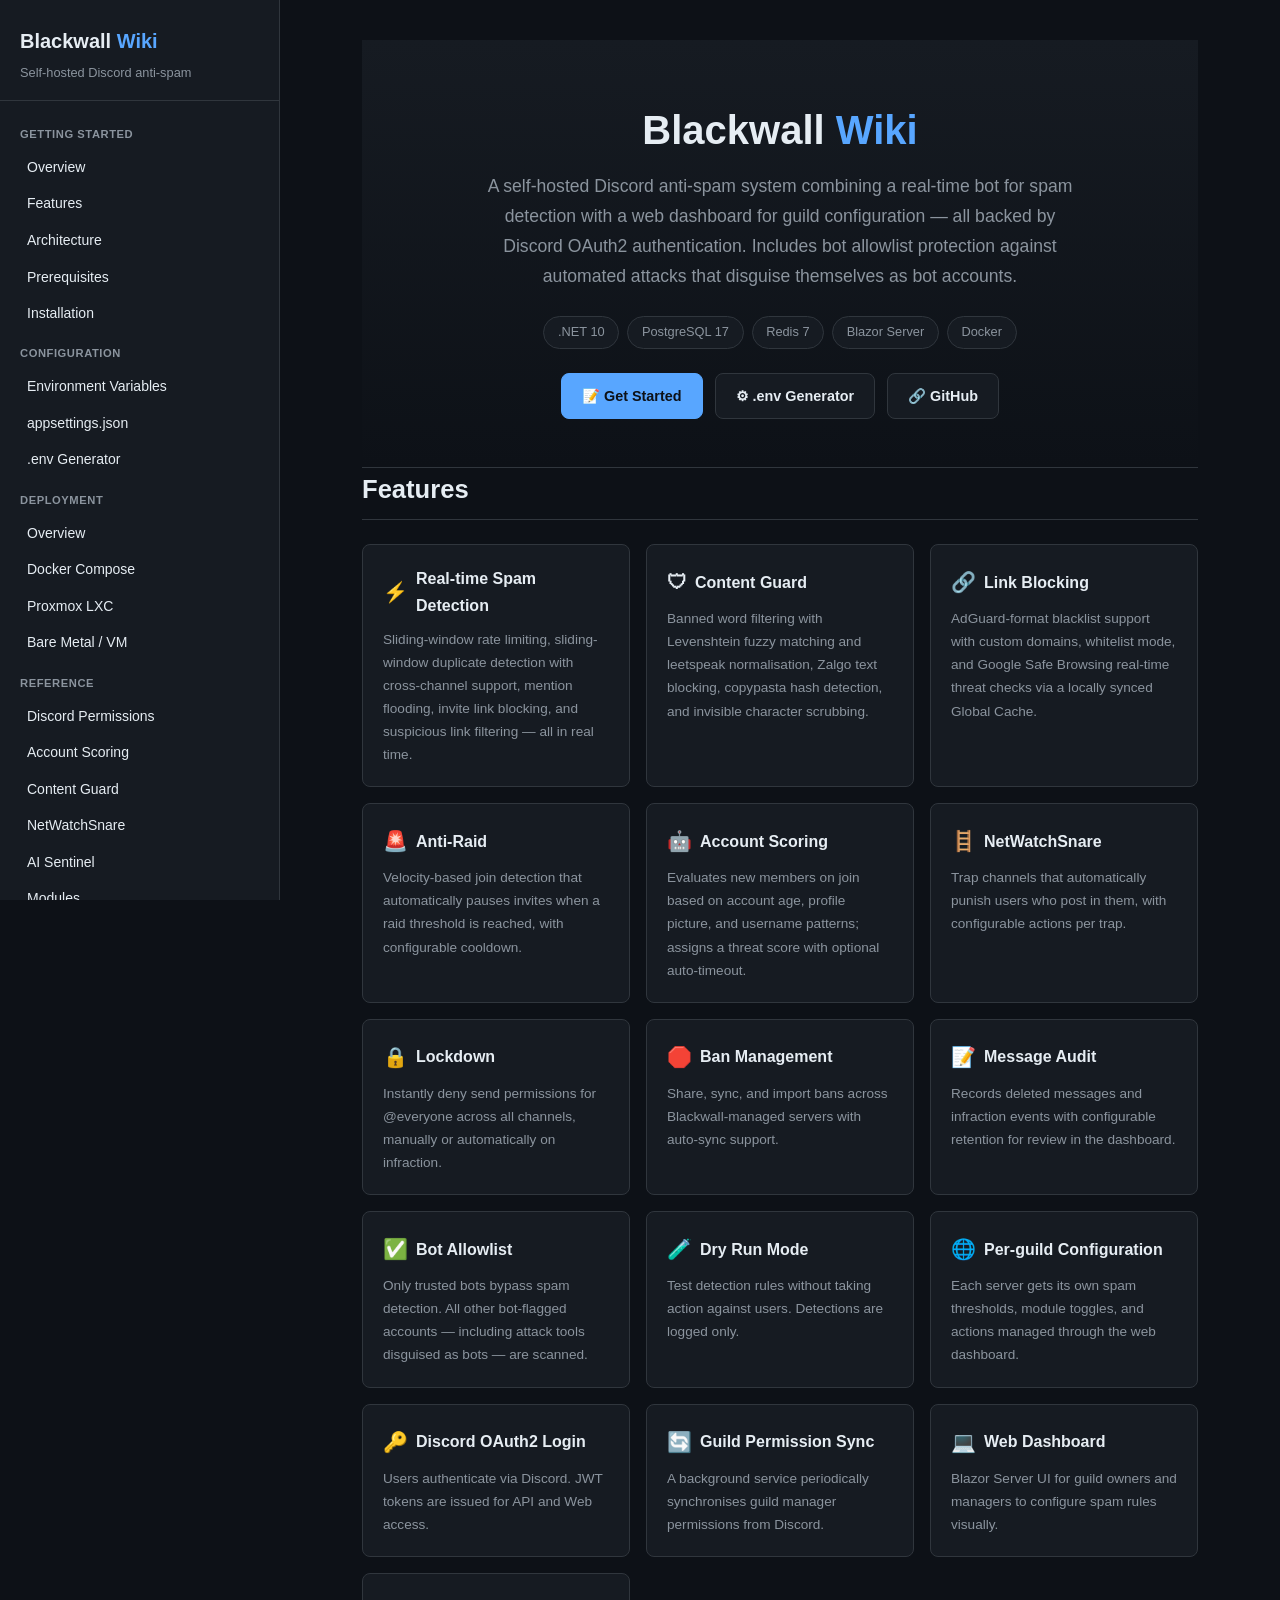
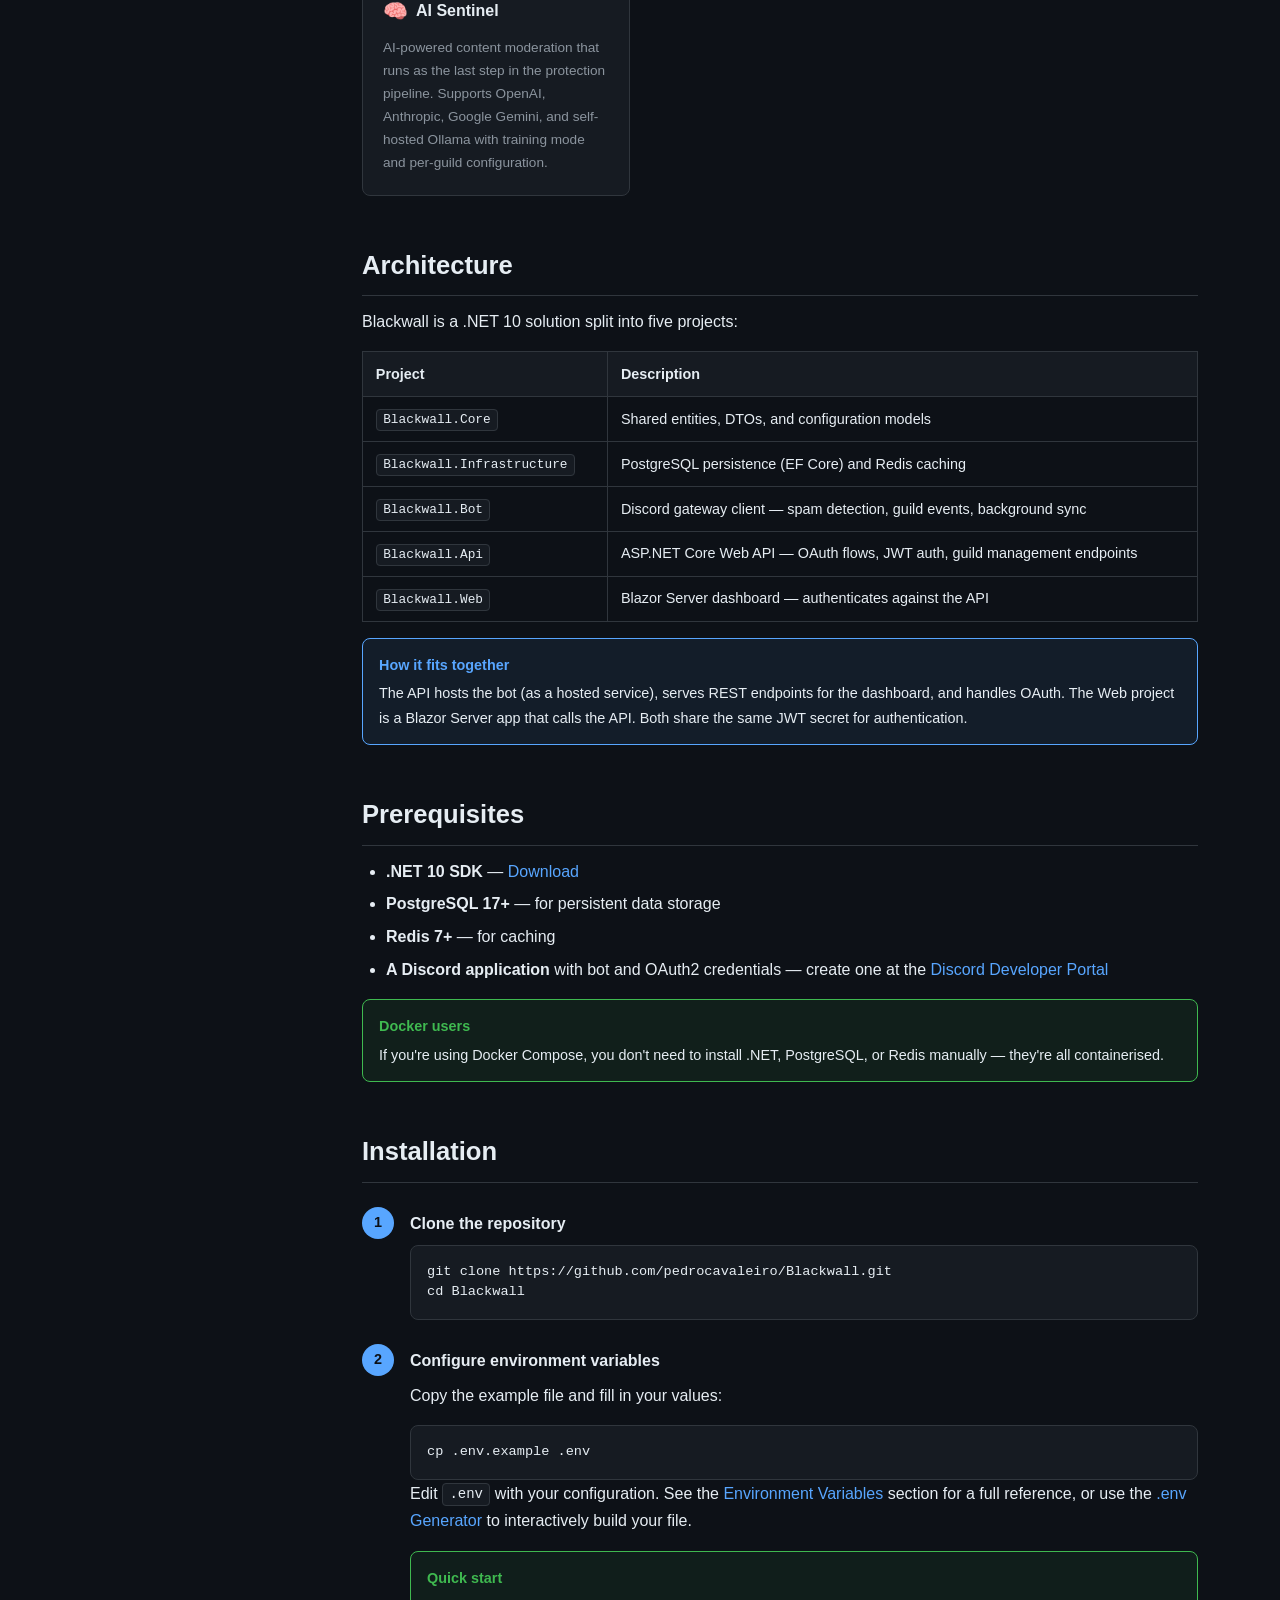
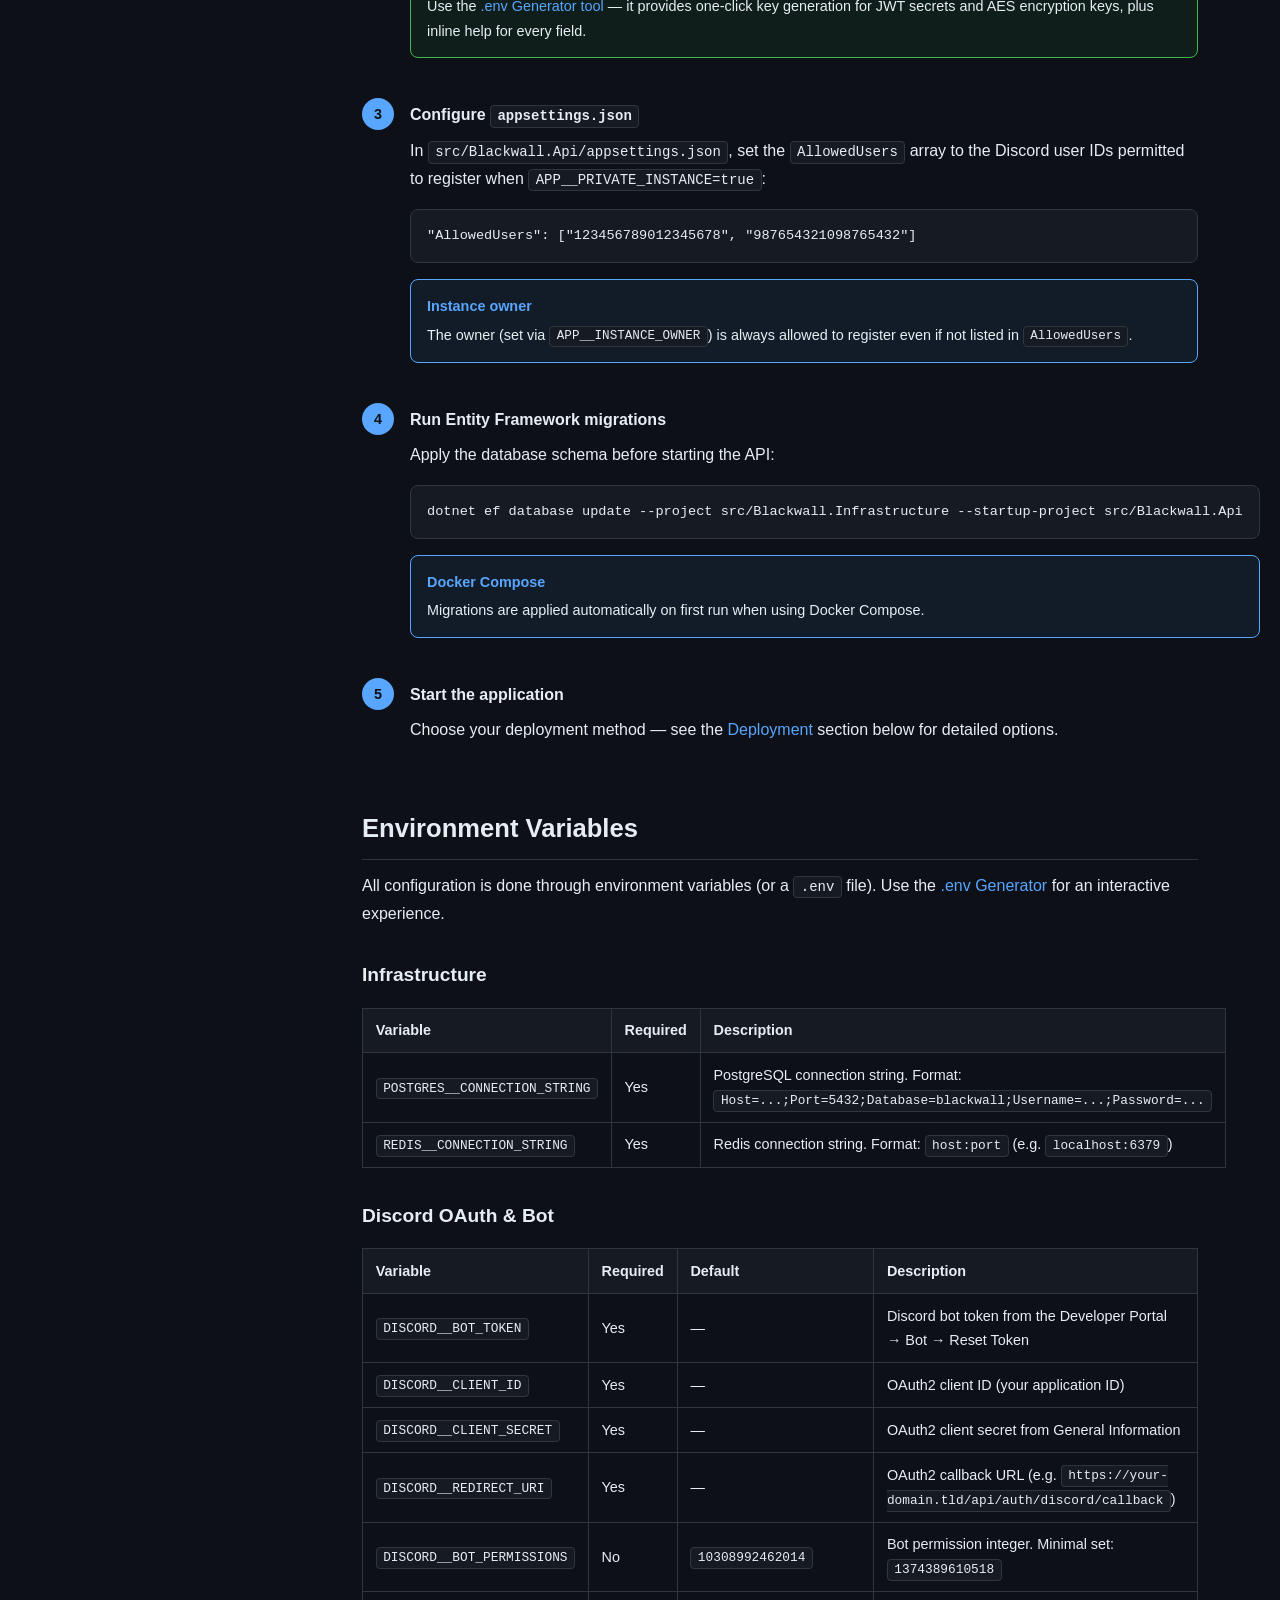
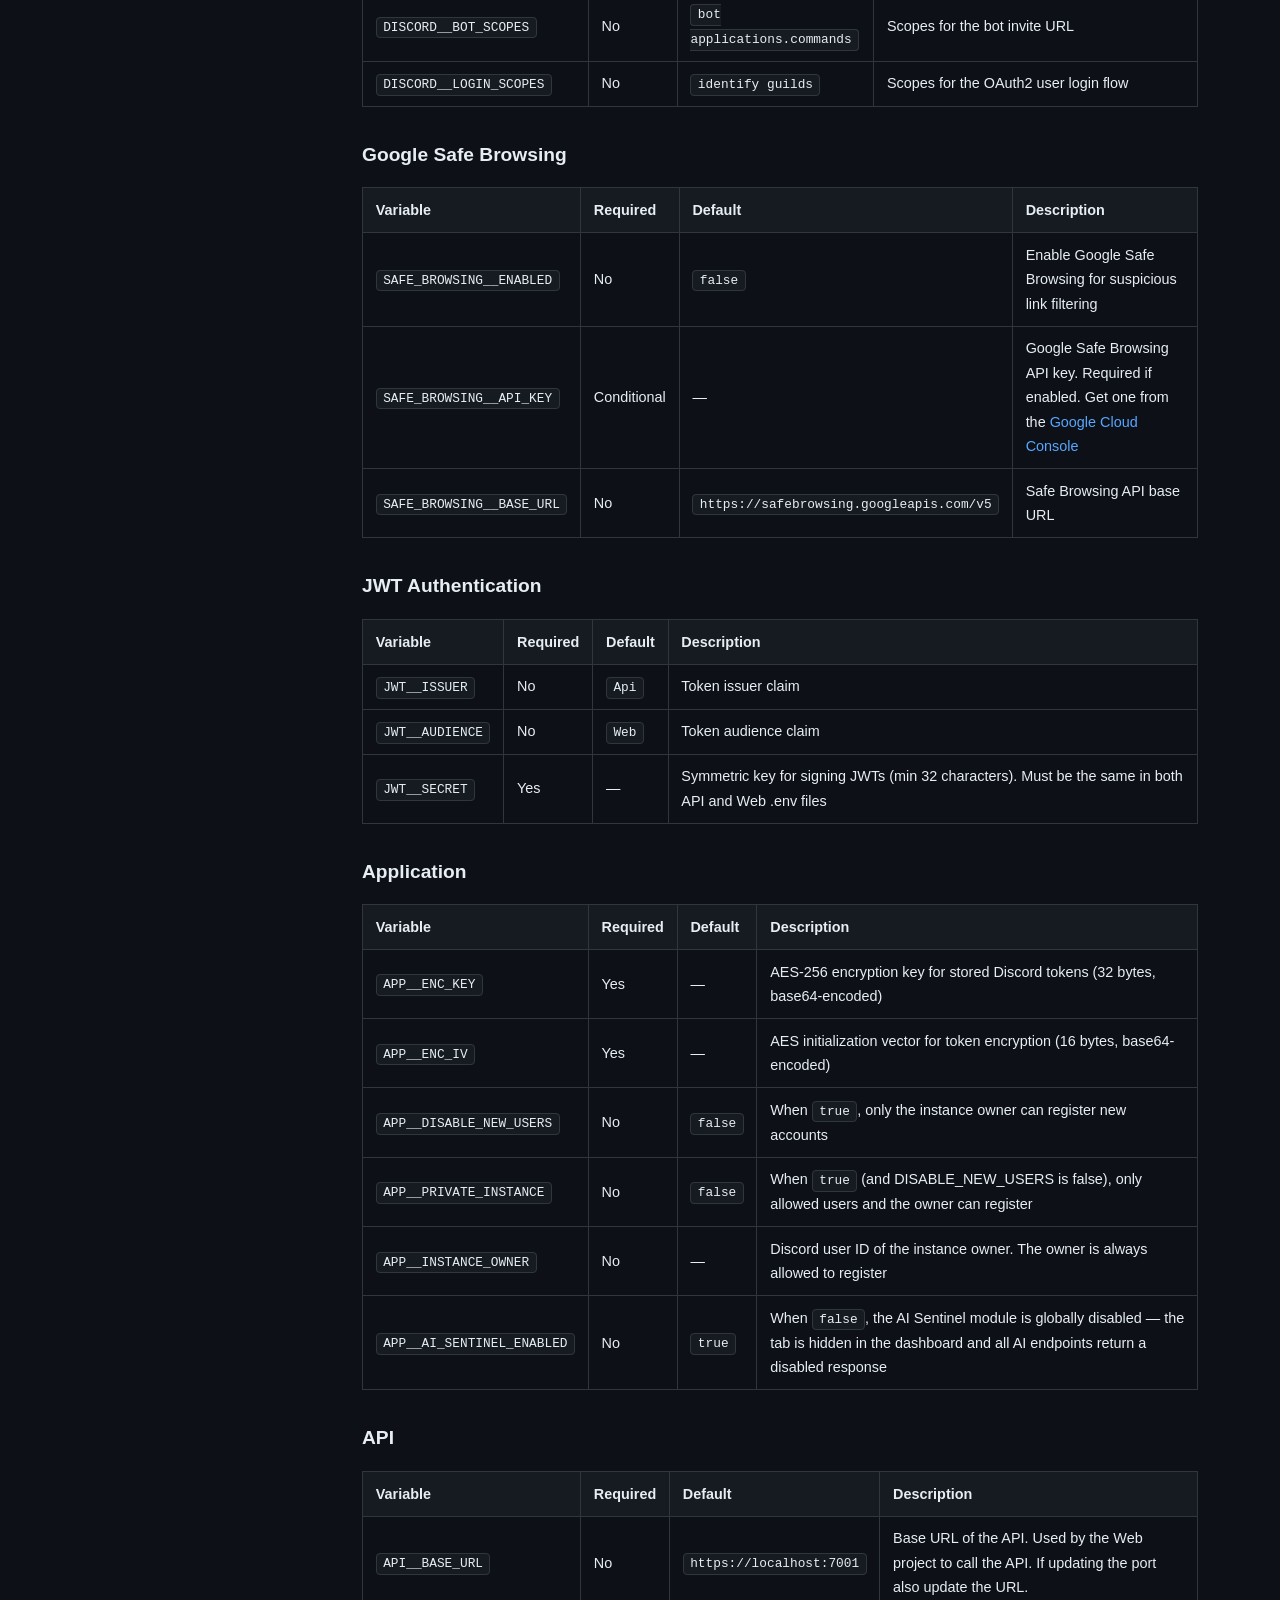
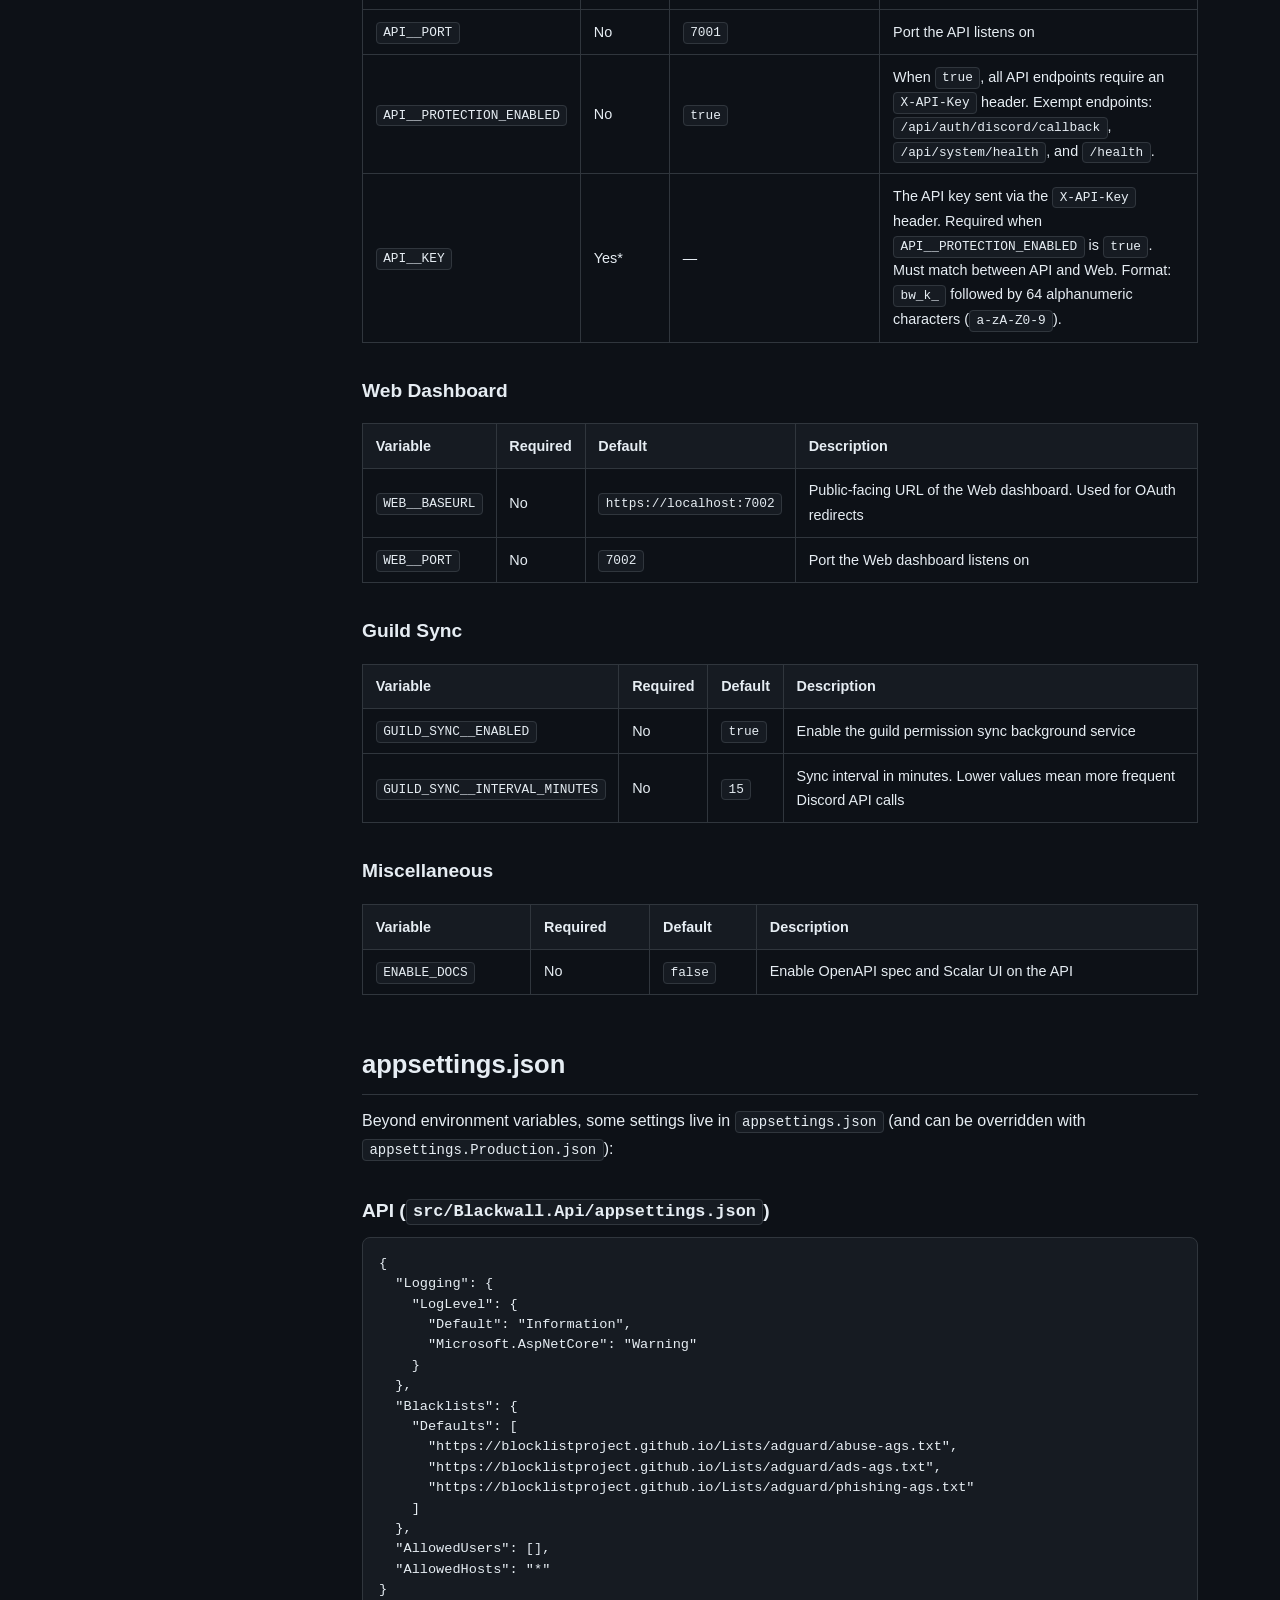
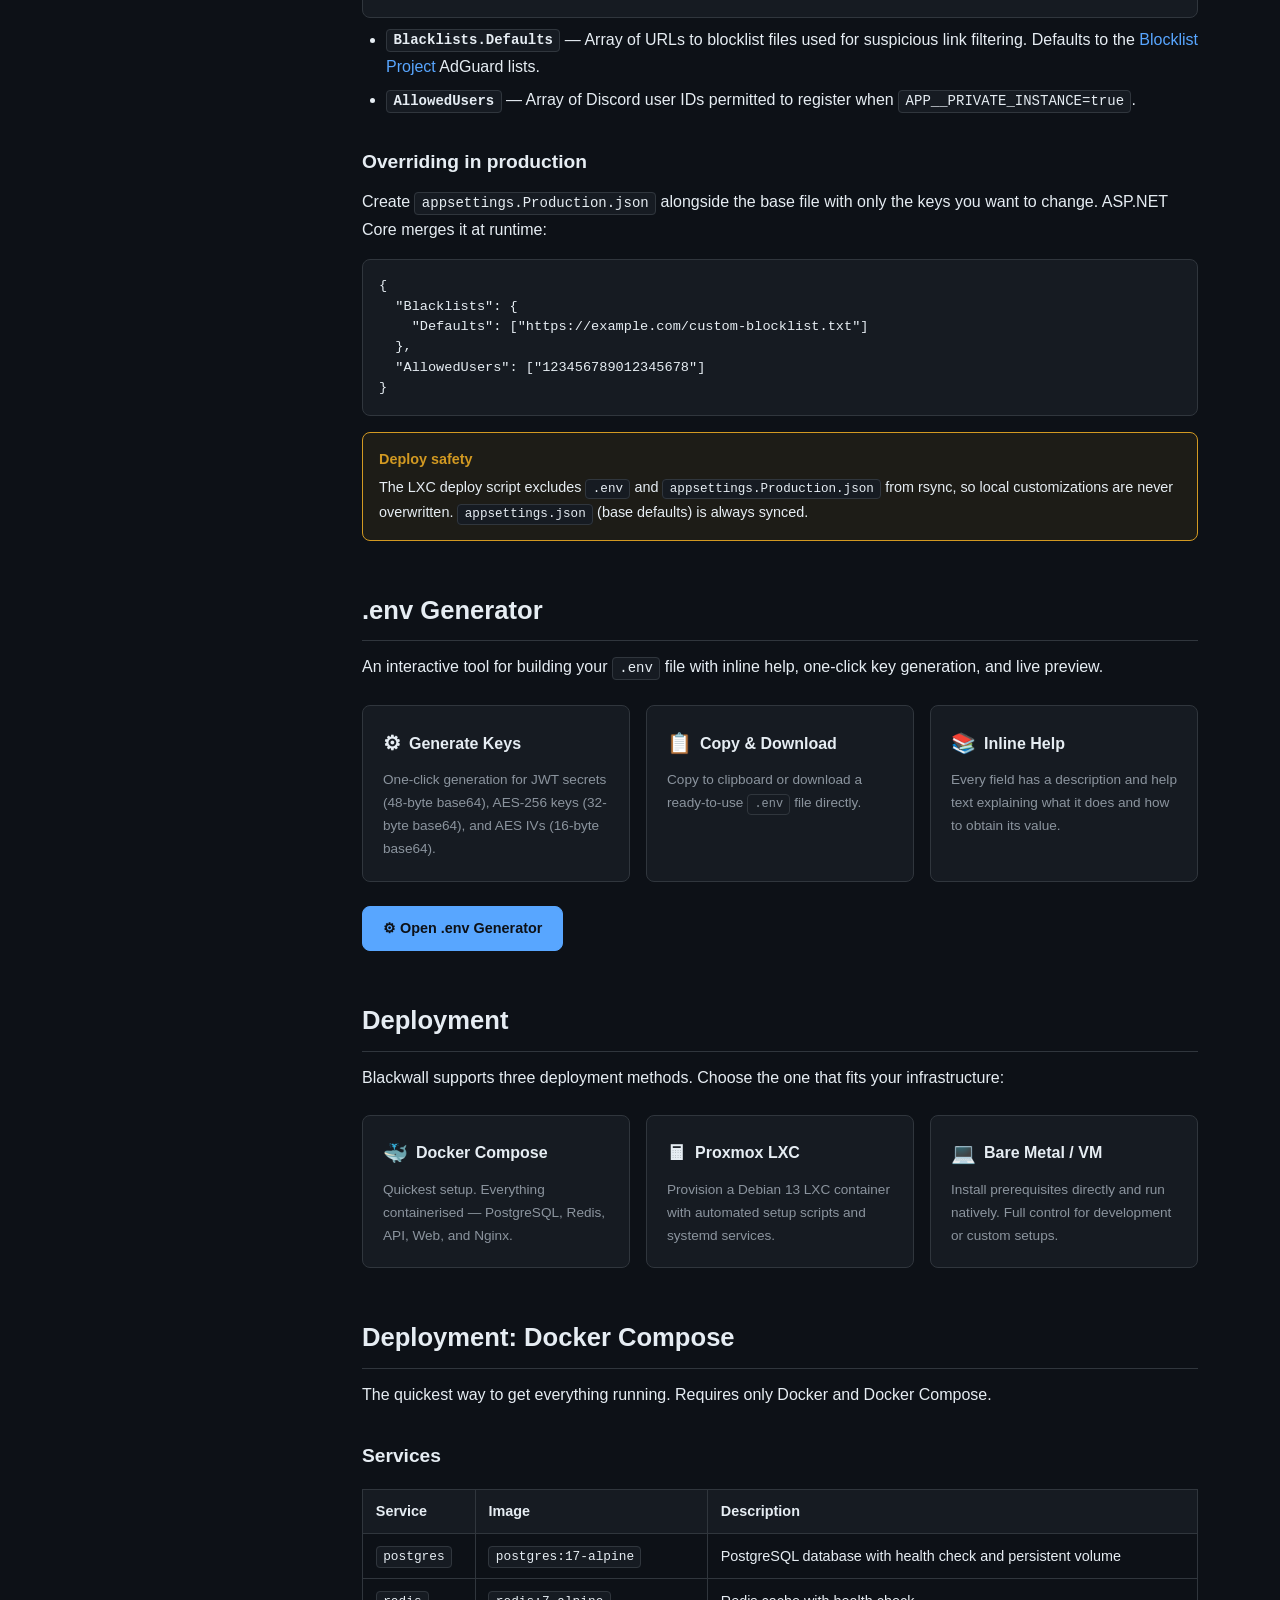
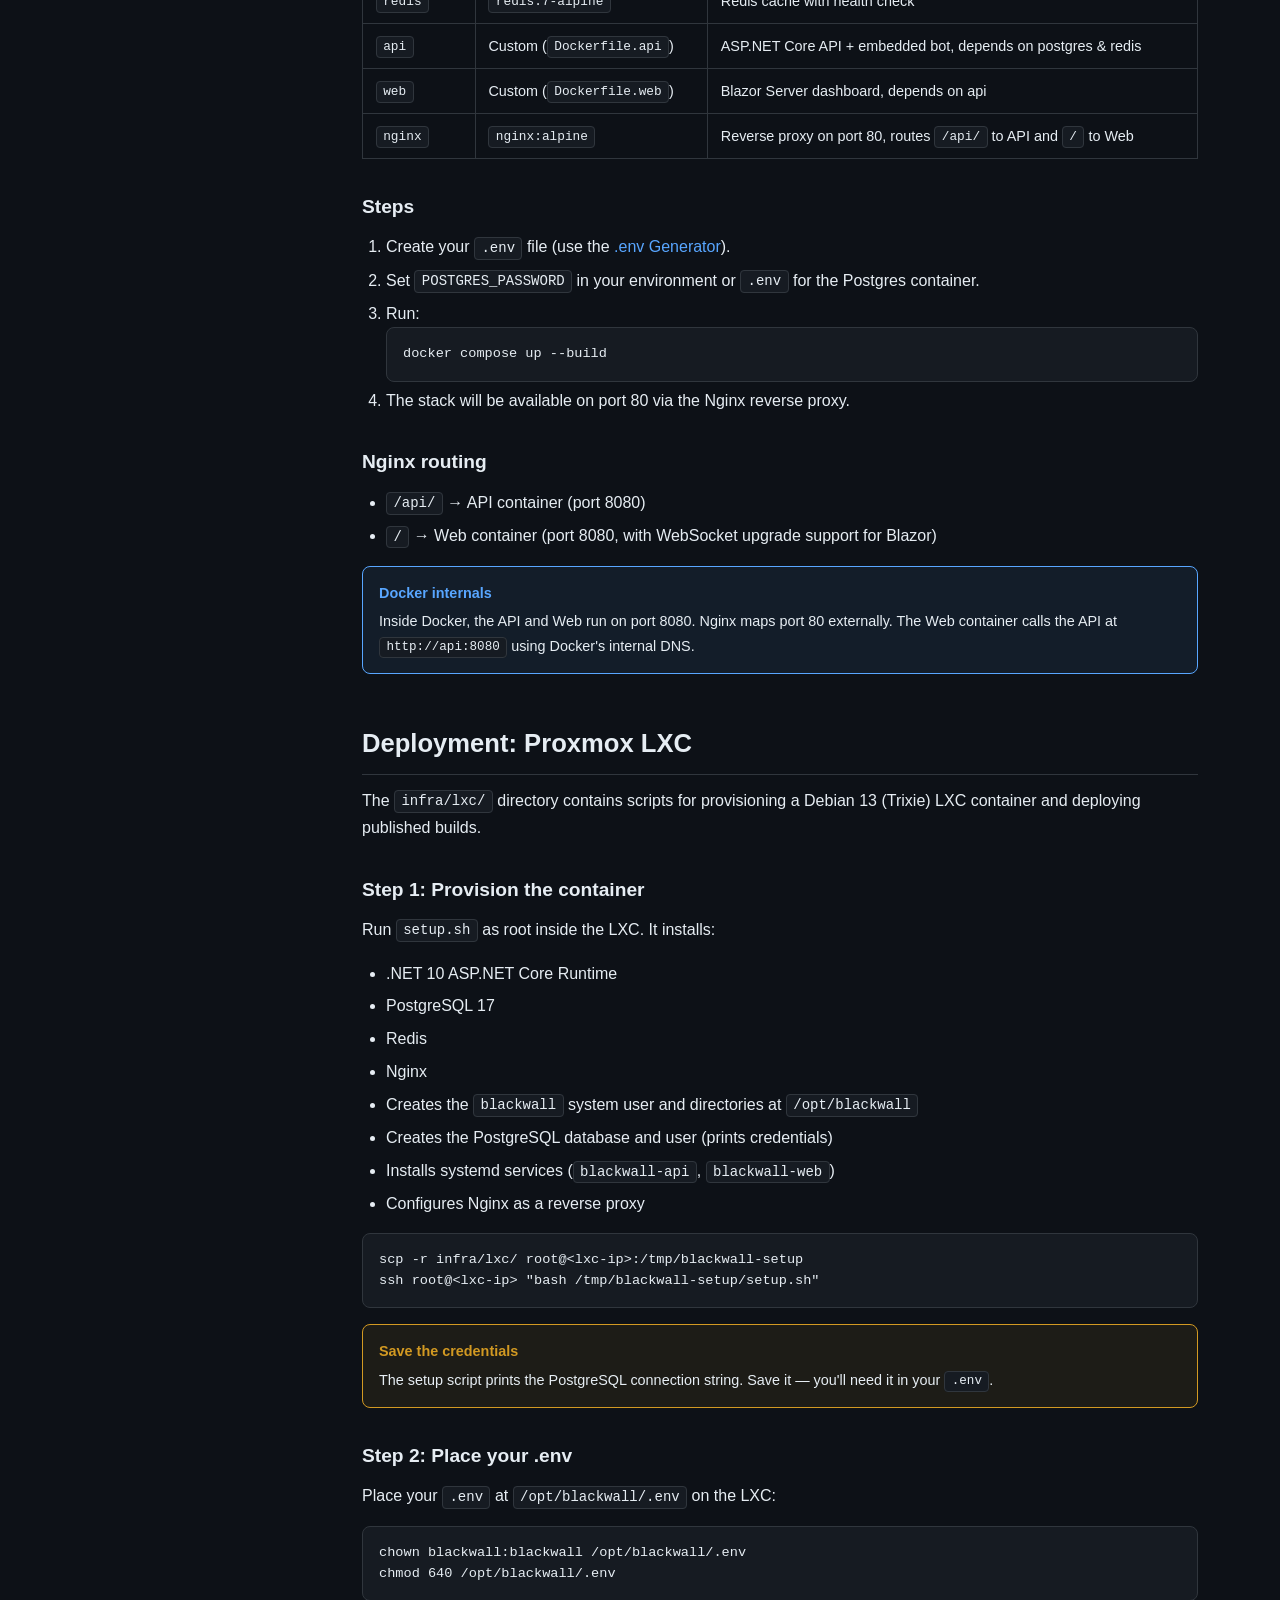
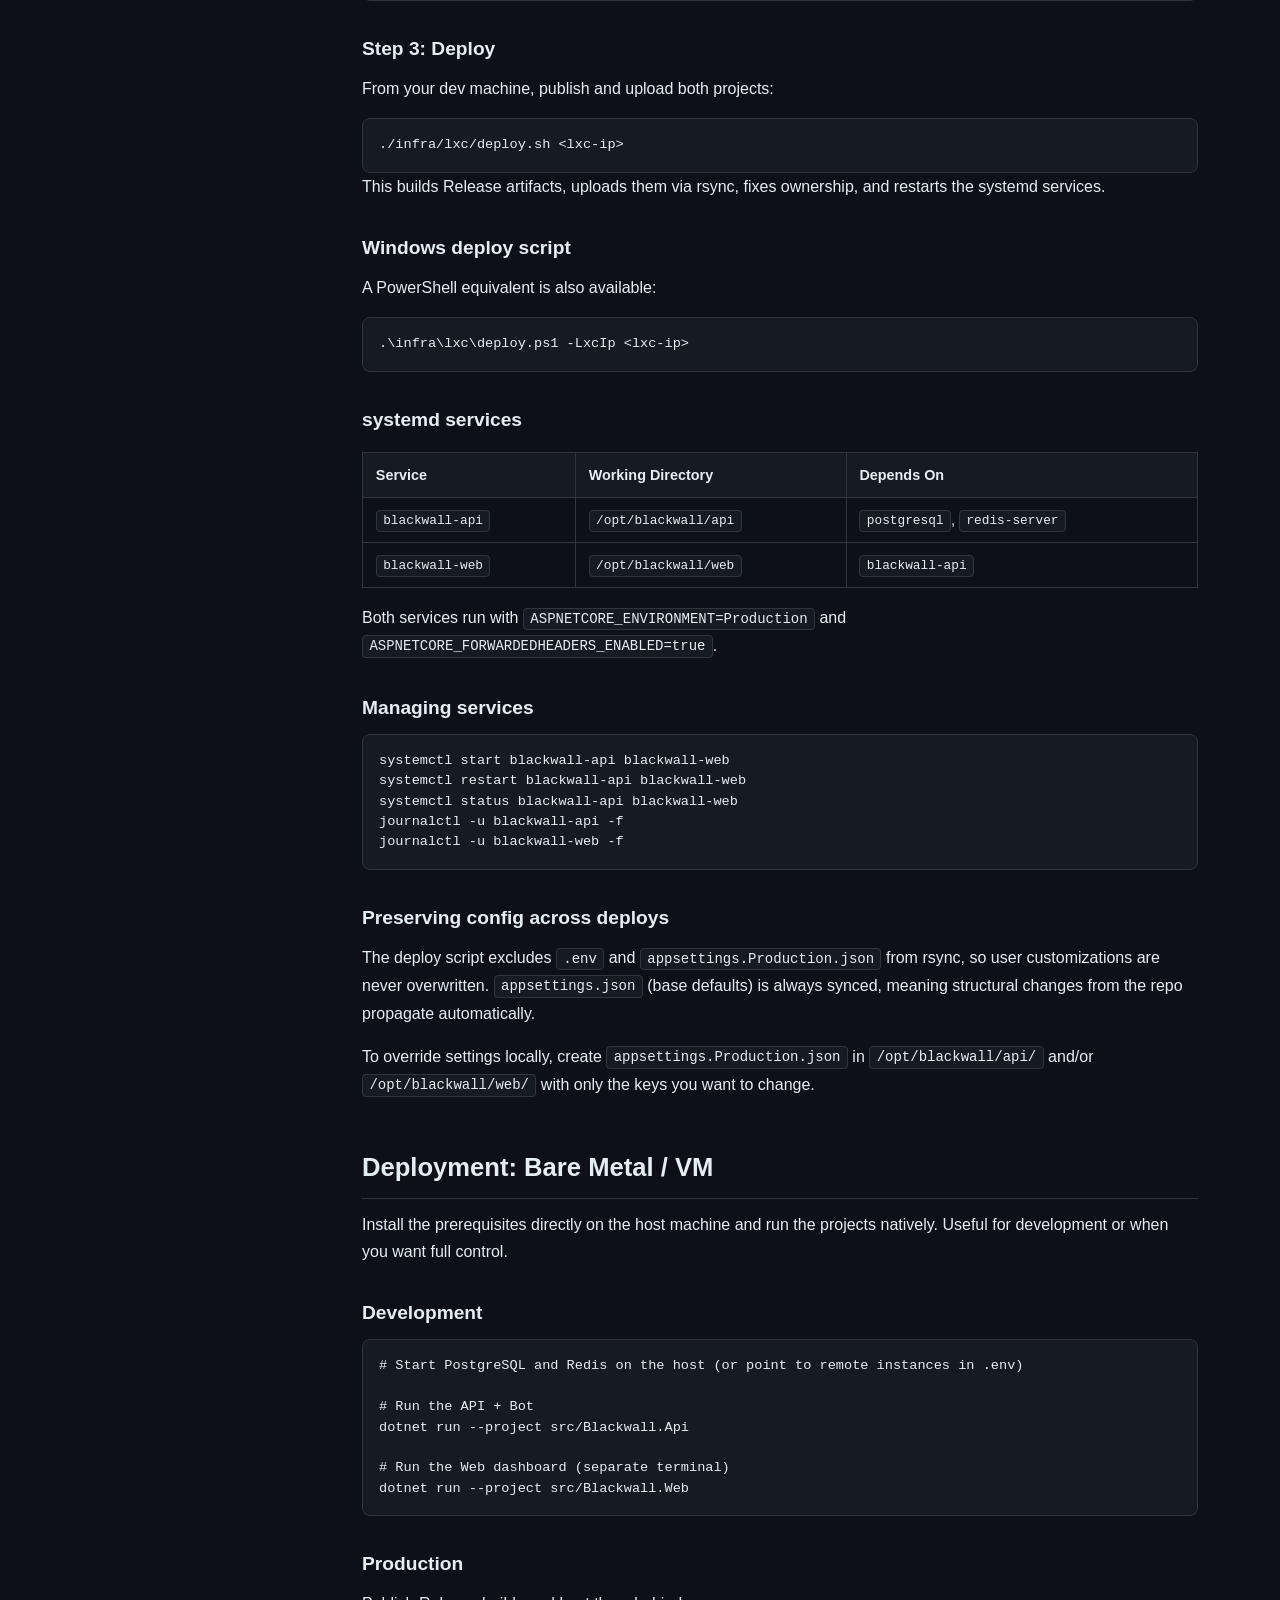
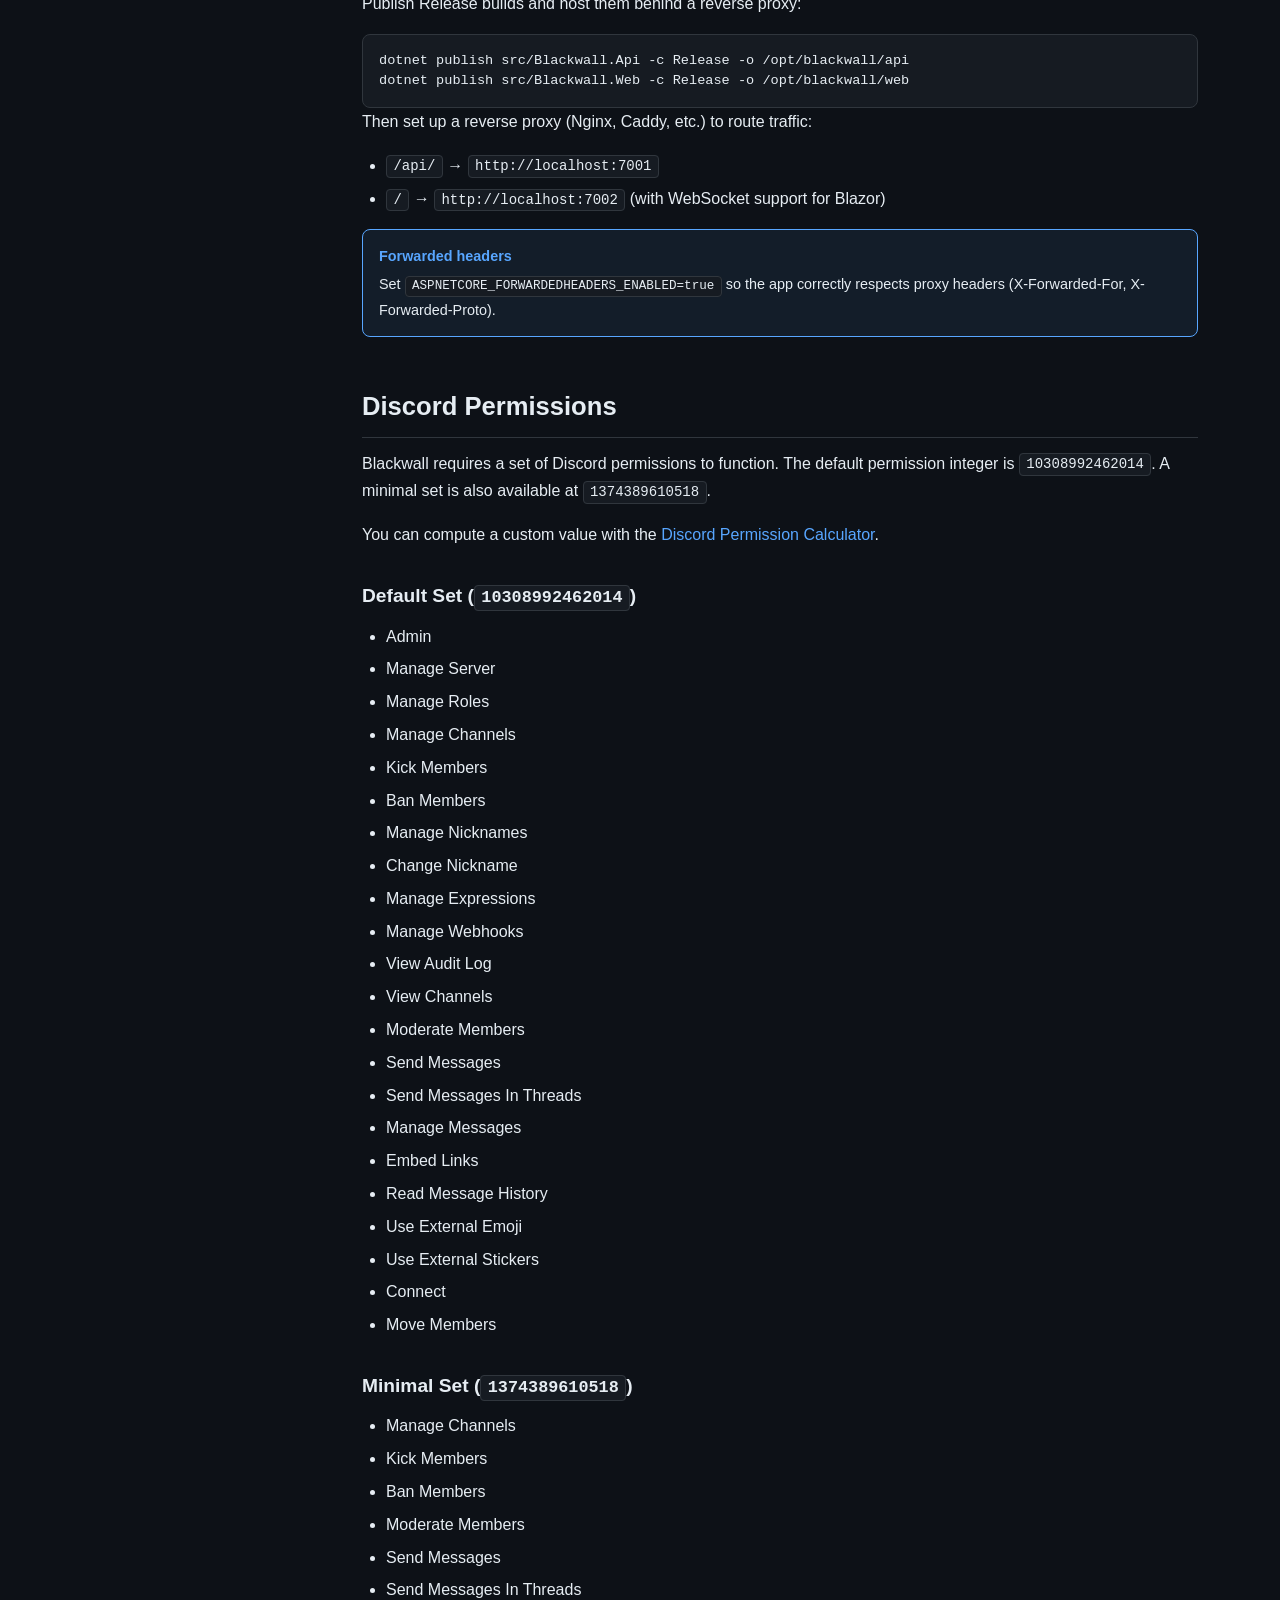
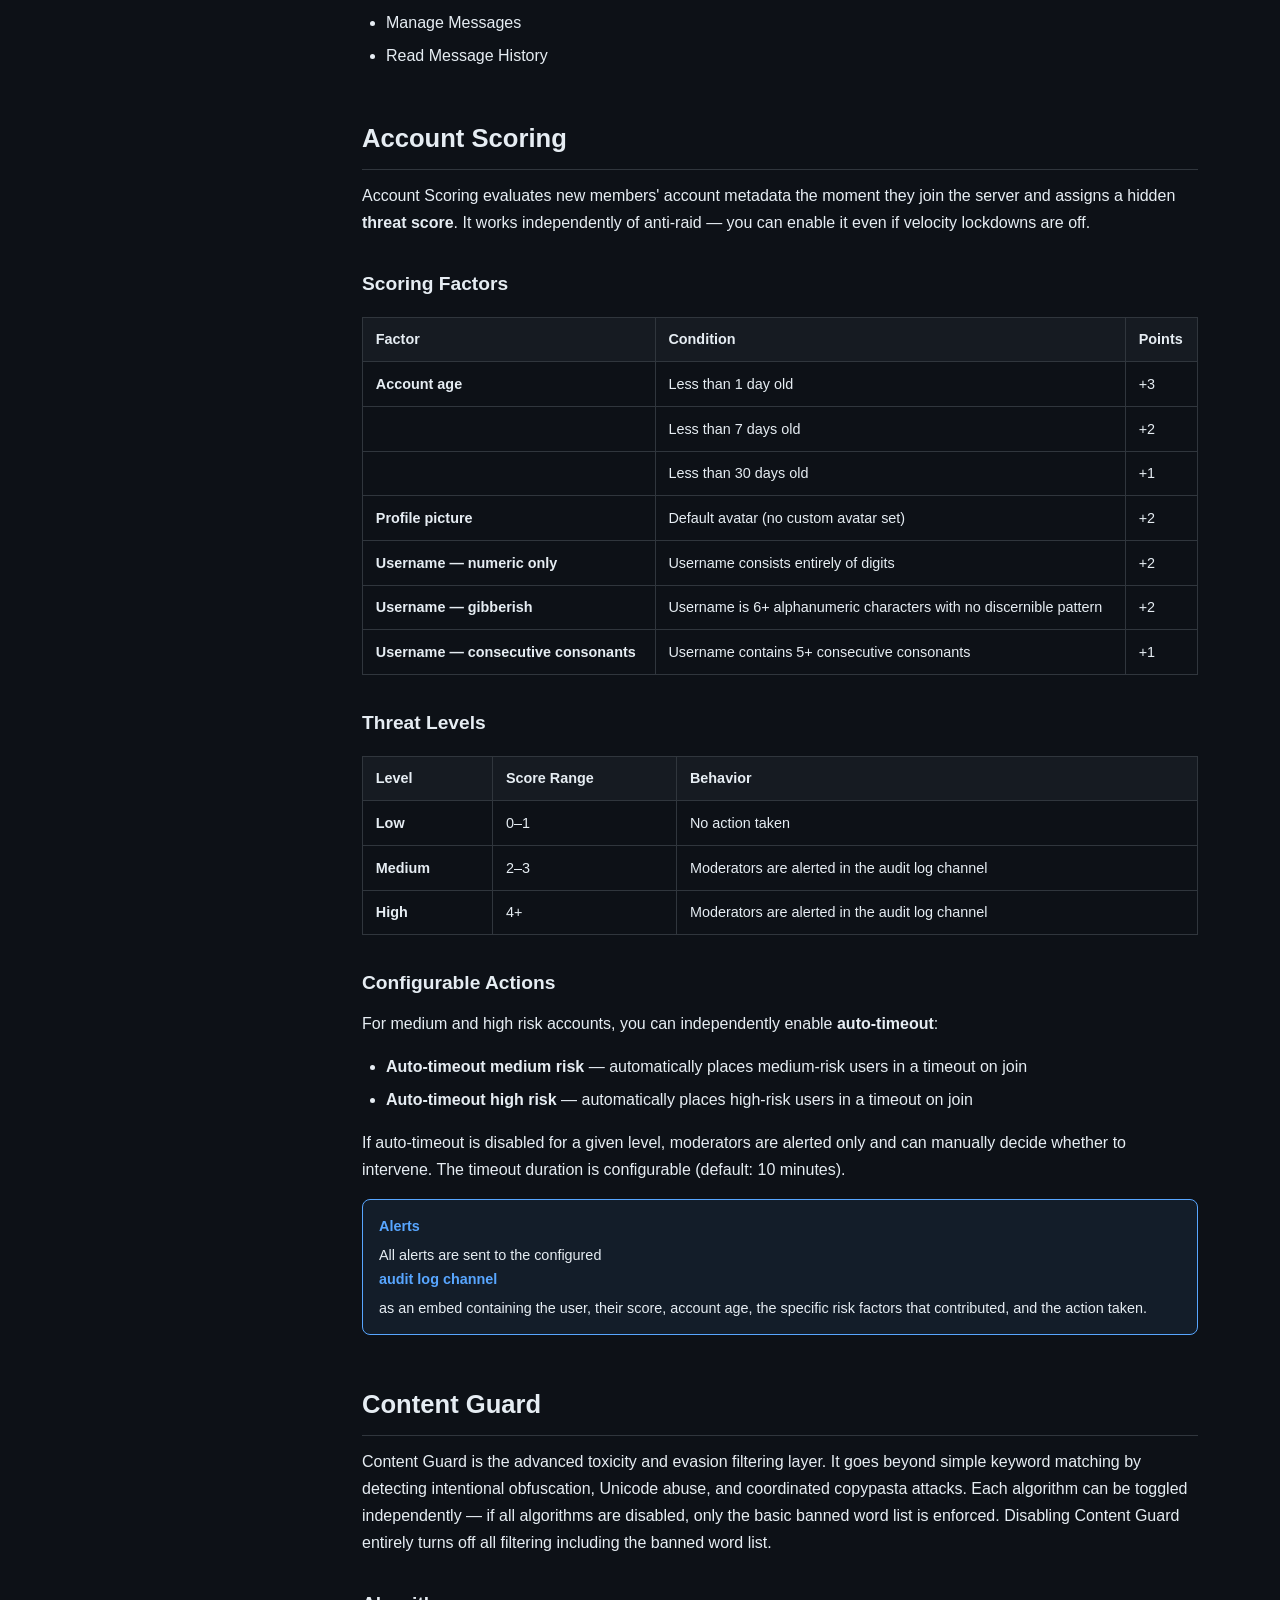
==== commit 57f713cc: "Updates homepage" ====
--- a/docs/index.html
+++ b/docs/index.html
@@ -117,6 +117,8 @@
       <div class="nav-section">Reference</div>
       <a href="#discord-permissions">Discord Permissions</a>
       <a href="#account-scoring">Account Scoring</a>
+      <a href="#content-guard">Content Guard</a>
+      <a href="#netwatch-snare">NetWatchSnare</a>
       <a href="#ai-sentinel">AI Sentinel</a>
       <a href="#modules">Modules</a>
       <a href="#custom-modules">Custom Modules</a>
@@ -597,14 +599,83 @@
         </div>
       </section>
 
+      <!-- Content Guard -->
+      <section class="content-section" id="content-guard">
+        <h2>Content Guard</h2>
+        <p>Content Guard is the advanced toxicity and evasion filtering layer. It goes beyond simple keyword matching by detecting intentional obfuscation, Unicode abuse, and coordinated copypasta attacks. Each algorithm can be toggled independently &mdash; if all algorithms are disabled, only the basic banned word list is enforced. Disabling Content Guard entirely turns off all filtering including the banned word list.</p>
+
+        <h3>Algorithms</h3>
+        <table>
+          <thead><tr><th>Algorithm</th><th>Settings</th><th>Description</th></tr></thead>
+          <tbody>
+            <tr><td><strong>Levenshtein fuzzy matching</strong></td><td>Edit distance threshold (1&ndash;5)</td><td>Uses fuzzy string matching to catch intentional misspellings and leetspeak (e.g. replacing <code>i</code> with <code>1</code> or <code>e</code> with <code>3</code>). Tokens within the edit distance threshold of a banned word are flagged. Leetspeak normalisation is always applied before comparison.</td></tr>
+            <tr><td><strong>Invisible character scrubbing</strong></td><td>&mdash;</td><td>Strips zero-width spaces, zero-width joiners, word joiners, BOM, and left/right-to-right marks from messages before evaluating banned words. Prevents bypass via invisible Unicode injection.</td></tr>
+            <tr><td><strong>Zalgo / clutter blocking</strong></td><td>Max consecutive combining marks (1&ndash;10)</td><td>Blocks messages containing excessive Unicode combining characters (Zalgo text) that lag mobile clients and visually destroy the chat window.</td></tr>
+            <tr><td><strong>Copypasta hashing</strong></td><td>Min length (50&ndash;5000), distinct user threshold (&ge;2), time window (10&ndash;3600 s)</td><td>Calculates a SHA-256 hash of incoming large text blocks. If the same block is posted by multiple distinct users within the time window, all matching messages are flagged. Targets coordinated text spam during live streams.</td></tr>
+          </tbody>
+        </table>
+
+        <h3>Banned Words</h3>
+        <p>A per-guild editable list of banned words. Words are matched case-insensitively after leetspeak normalisation. Add individual words or short phrases (spaces are preserved). When fuzzy matching is enabled, close variations of banned words are also caught.</p>
+
+        <div class="callout callout-info">
+          <strong>How leetspeak normalisation works</strong>
+          Before any comparison, the message text is normalised: <code>1</code>&rarr;<code>i</code>, <code>3</code>&rarr;<code>e</code>, <code>4</code>&rarr;<code>a</code>, <code>0</code>&rarr;<code>o</code>, <code>5</code>&rarr;<code>s</code>, <code>7</code>&rarr;<code>t</code>, and <code>@</code>&rarr;<code>a</code>. This means <code>h3ll0</code> is matched as <code>hello</code>. The normalised text is then compared against the banned word list and, if fuzzy matching is enabled, against nearby edit distances.
+        </div>
+
+        <h3>Module Actions</h3>
+        <p>Content Guard has its own configurable action (delete only, timeout, kick, or ban), timeout duration, message delete days (when banning), and auto-lockdown toggle &mdash; independent from other detection filters.</p>
+      </section>
+
+      <!-- NetWatchSnare -->
+      <section class="content-section" id="netwatch-snare">
+        <h2>NetWatchSnare</h2>
+        <p>NetWatchSnare provides <strong>trap channels</strong> &mdash; channels where any user who posts in them is automatically punished. This is useful for channels that should never receive messages, such as announcement channels where only admins post, or decoy channels designed to catch bots and spammers scanning the channel list.</p>
+
+        <h3>How It Works</h3>
+        <ul>
+          <li>Each trap channel is configured individually with its own action, timeout duration, and message delete days.</li>
+          <li>When a user sends a message in a trap channel, the message is immediately deleted and the configured action is applied.</li>
+          <li>Trap channels are checked <strong>early</strong> in the message processing pipeline &mdash; before any other spam detection runs.</li>
+          <li>The action is applied even if the guild is in dry-run mode (the trap always fires).</li>
+        </ul>
+
+        <div class="callout callout-warning">
+          <strong>Always enforces</strong>
+          Unlike other modules that respect the global dry-run setting, NetWatchSnare traps always apply their configured action. This is by design &mdash; a trap that doesn't punish defeats its purpose. If you need to test without consequences, remove the trap channel first.
+        </div>
+
+        <h3>Configuration</h3>
+        <p>Each trap channel is configured independently:</p>
+        <table>
+          <thead><tr><th>Setting</th><th>Description</th></tr></thead>
+          <tbody>
+            <tr><td><strong>Channel</strong></td><td>The Discord channel to monitor. Any message sent in this channel by a non-allowed user triggers the trap.</td></tr>
+            <tr><td><strong>Action</strong></td><td>What happens to the user: <em>Delete only</em>, <em>Timeout</em>, <em>Kick</em>, or <em>Ban</em>.</td></tr>
+            <tr><td><strong>Timeout duration</strong></td><td>How long the user is timed out (when action is <em>Timeout</em>). Minimum: 1 minute.</td></tr>
+            <tr><td><strong>Message delete days</strong></td><td>Days of message history to prune when banning (0&ndash;7). Only shown when action is <em>Ban</em>.</td></tr>
+          </tbody>
+        </table>
+
+        <div class="callout callout-tip">
+          <strong>Typical use cases</strong>
+          Announcement channels where only admins should post, read-only instruction channels, decoy channels placed to catch automated spam bots that scan the channel list, and channels that should only contain bot messages.
+        </div>
+      </section>
+
       <!-- AI Sentinel -->
       <section class="content-section" id="ai-sentinel">
-        <h2>AI Sentinel</h2>
-        <p>AI Sentinel is an AI-powered content moderation module that runs as the <strong>last step</strong> in the protection pipeline. Only messages that pass all other filters (rate limiting, duplicate detection, Content Guard, link blocking, etc.) are sent to the AI for analysis. This minimises API calls and ensures the AI only sees content that traditional heuristics could not catch.</p>
+        <h2>AI Sentinel <span class="hero-badge" style="font-size:0.7rem;vertical-align:middle;">Optional</span></h2>
+        <p>AI Sentinel is an <strong>optional</strong> AI-powered content moderation module that runs as the <strong>last step</strong> in the protection pipeline. Only messages that pass all other filters (rate limiting, duplicate detection, Content Guard, link blocking, etc.) are sent to the AI for analysis. This minimises API calls and ensures the AI only sees content that traditional heuristics could not catch.</p>
+
+        <div class="callout callout-warning">
+          <strong>Off by default</strong>
+          AI Sentinel is disabled by default for every guild. Even when the global toggle <code>APP__AI_SENTINEL_ENABLED</code> is <code>true</code> (the default, which makes the feature <em>available</em>), each server must explicitly enable it from the dashboard and configure a provider. No AI calls are made until a guild admin turns it on.
+        </div>
 
         <div class="callout callout-info">
           <strong>Server-side toggle</strong>
-          AI Sentinel can be globally enabled or disabled via the <code>APP__AI_SENTINEL_ENABLED</code> environment variable. When <code>false</code>, the AI Sentinel tab is hidden in the dashboard and all AI endpoints return a disabled response. Default is <code>true</code>.
+          The global toggle <code>APP__AI_SENTINEL_ENABLED</code> (defaults to <code>true</code>) controls whether the feature is available at all. When <code>false</code>, the AI Sentinel tab is hidden in the dashboard and all AI endpoints return a disabled response.
         </div>
 
         <h3>Supported Providers</h3>
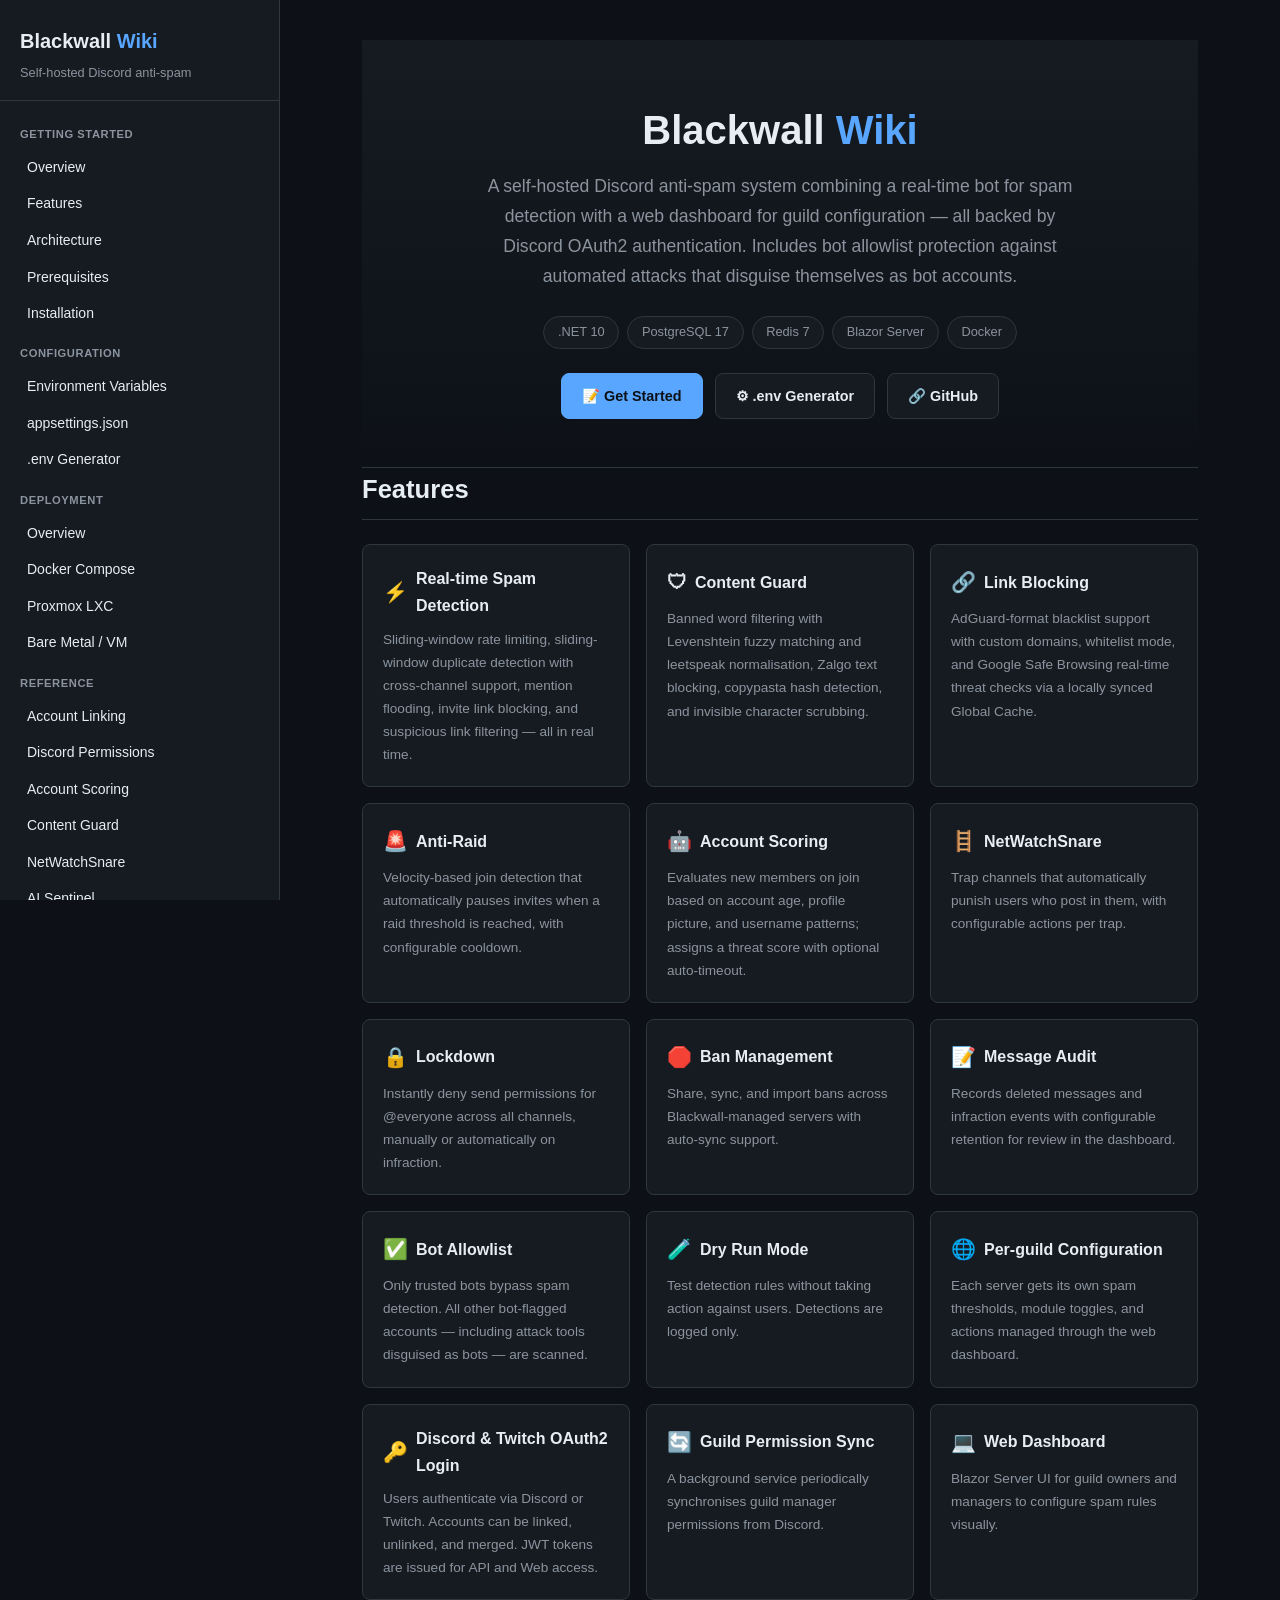
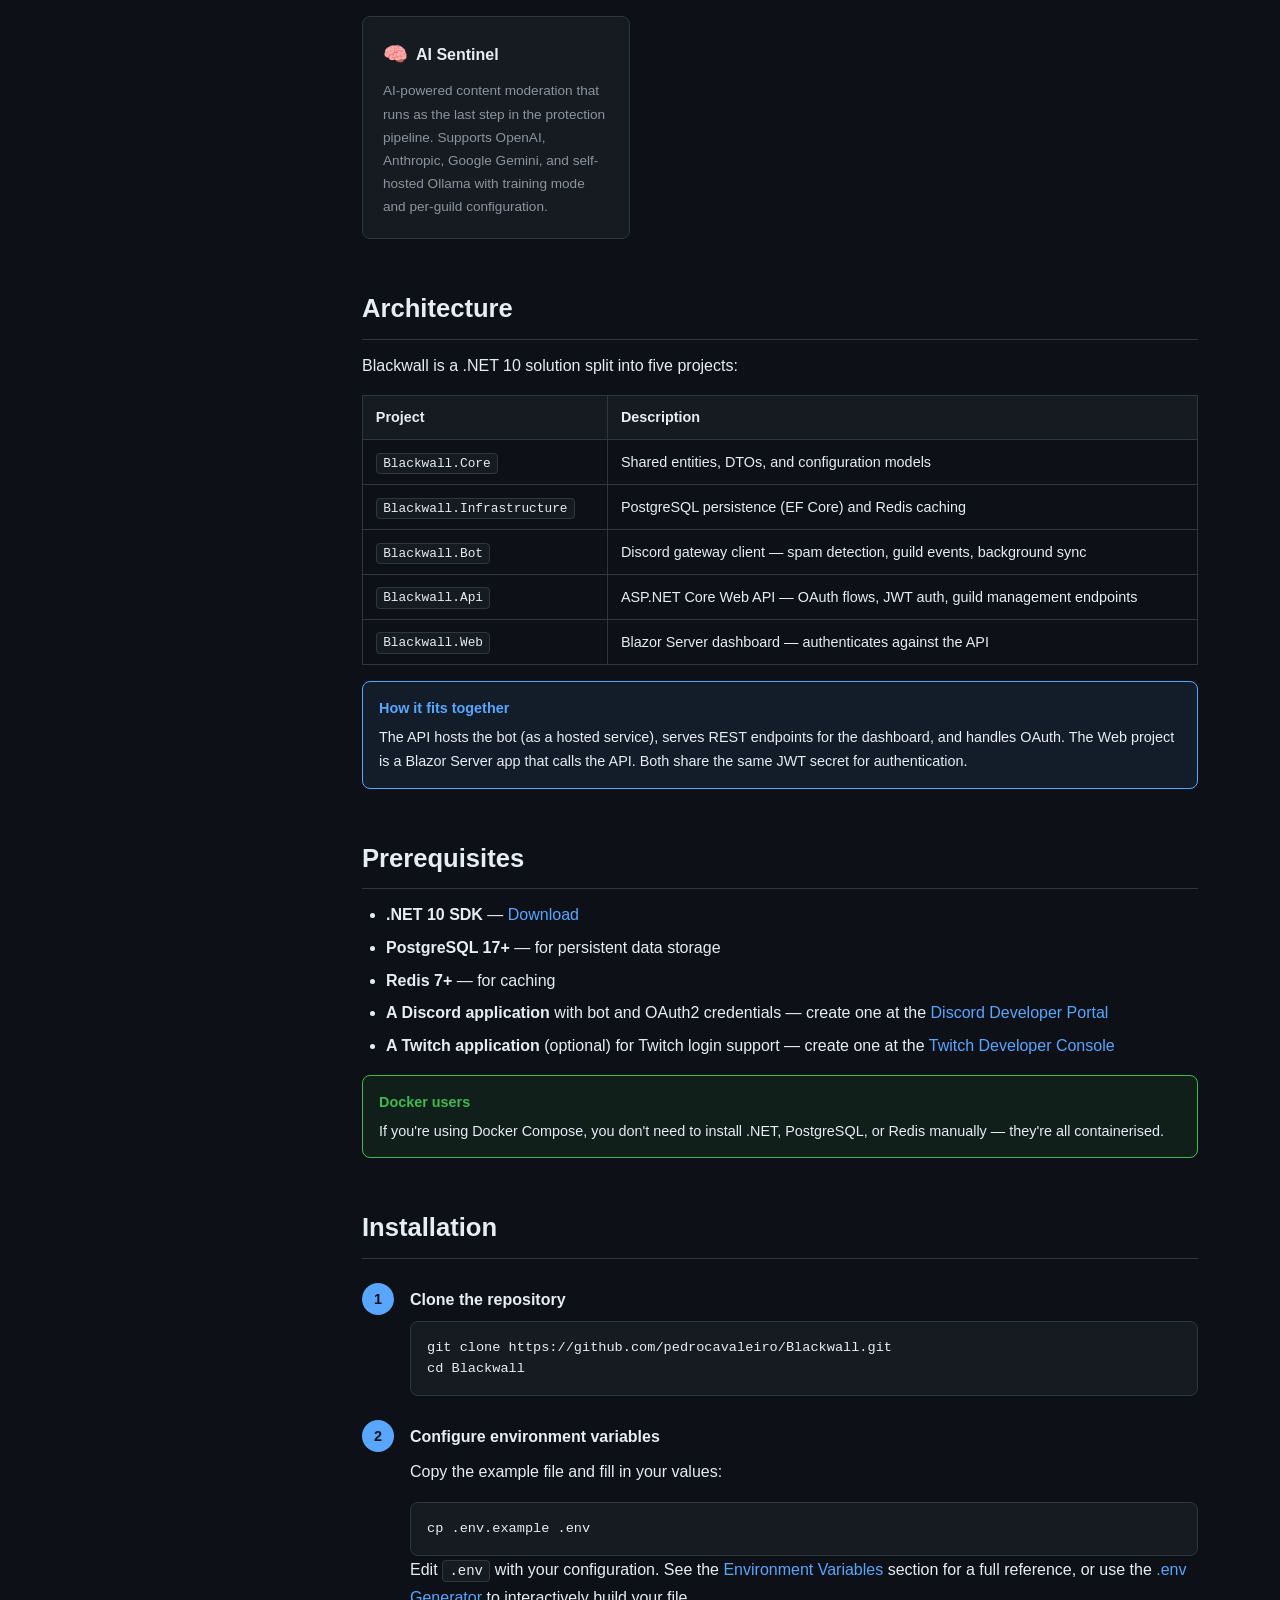
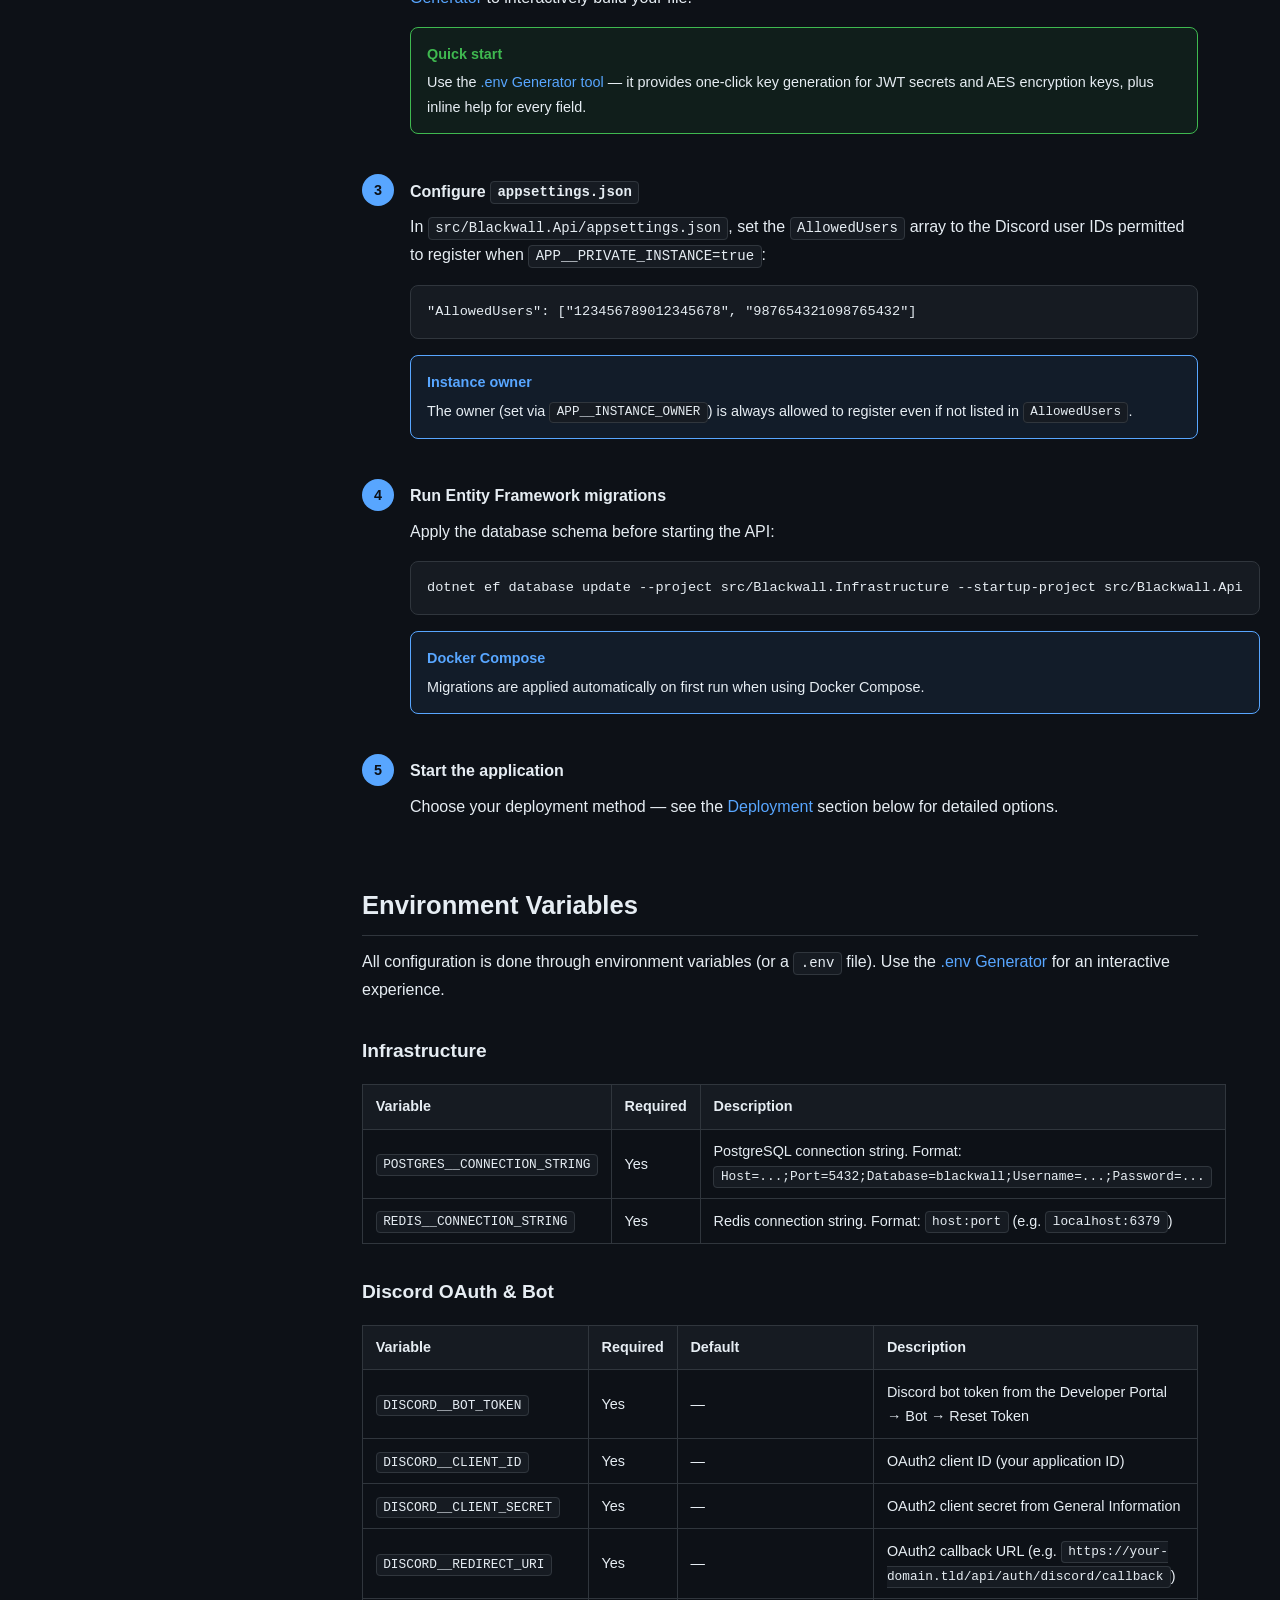
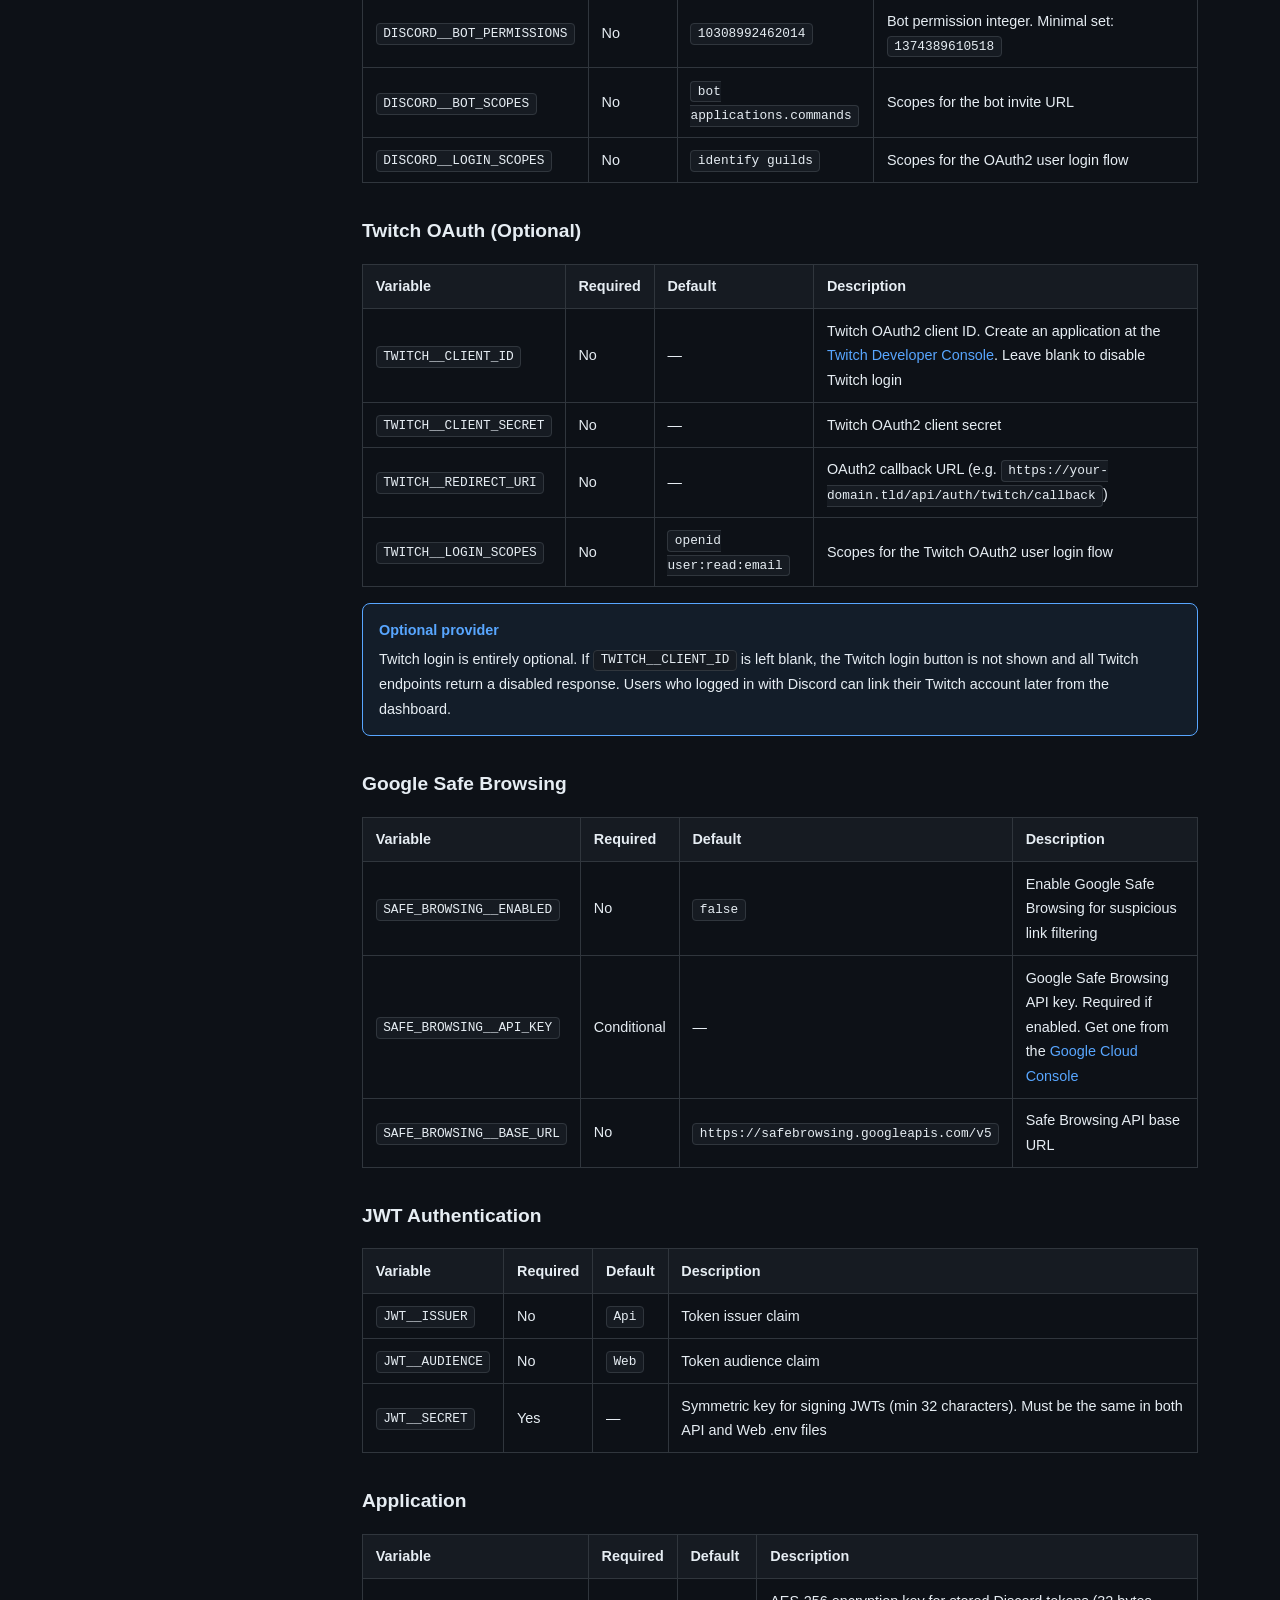
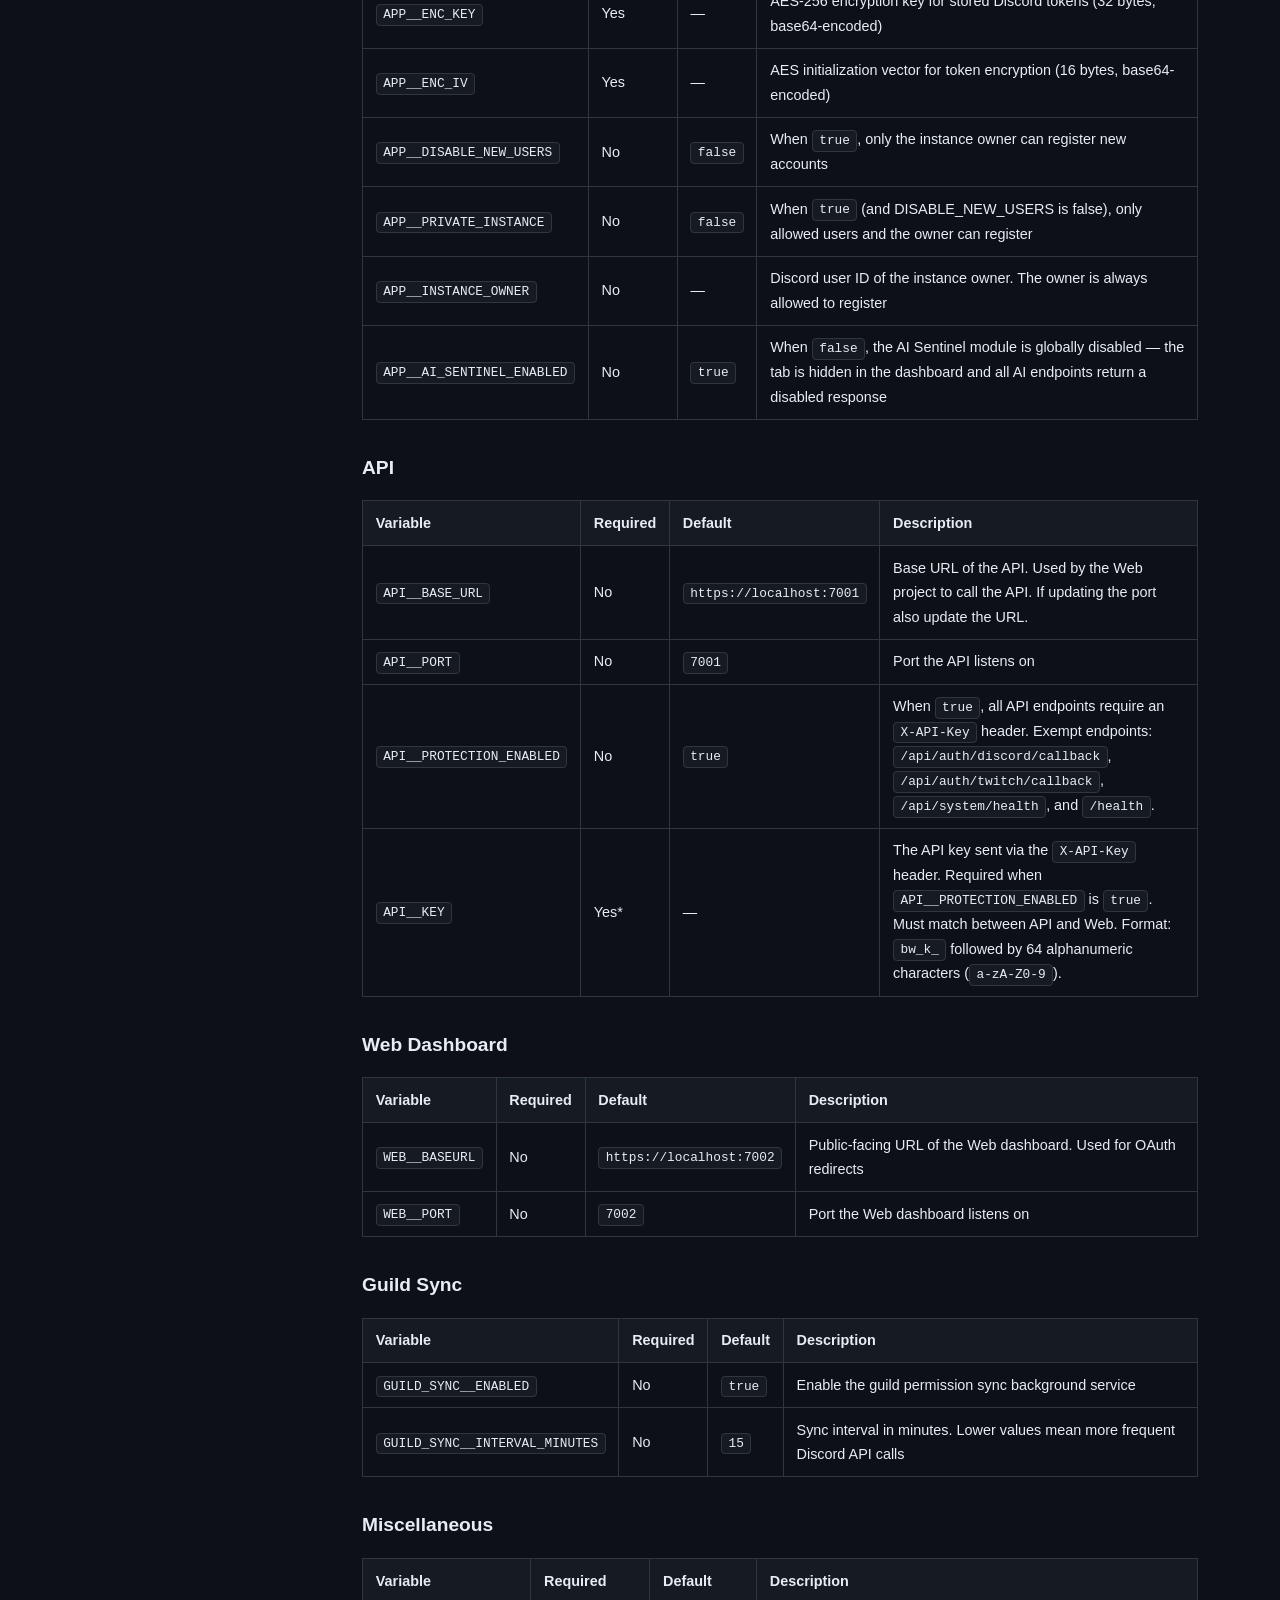
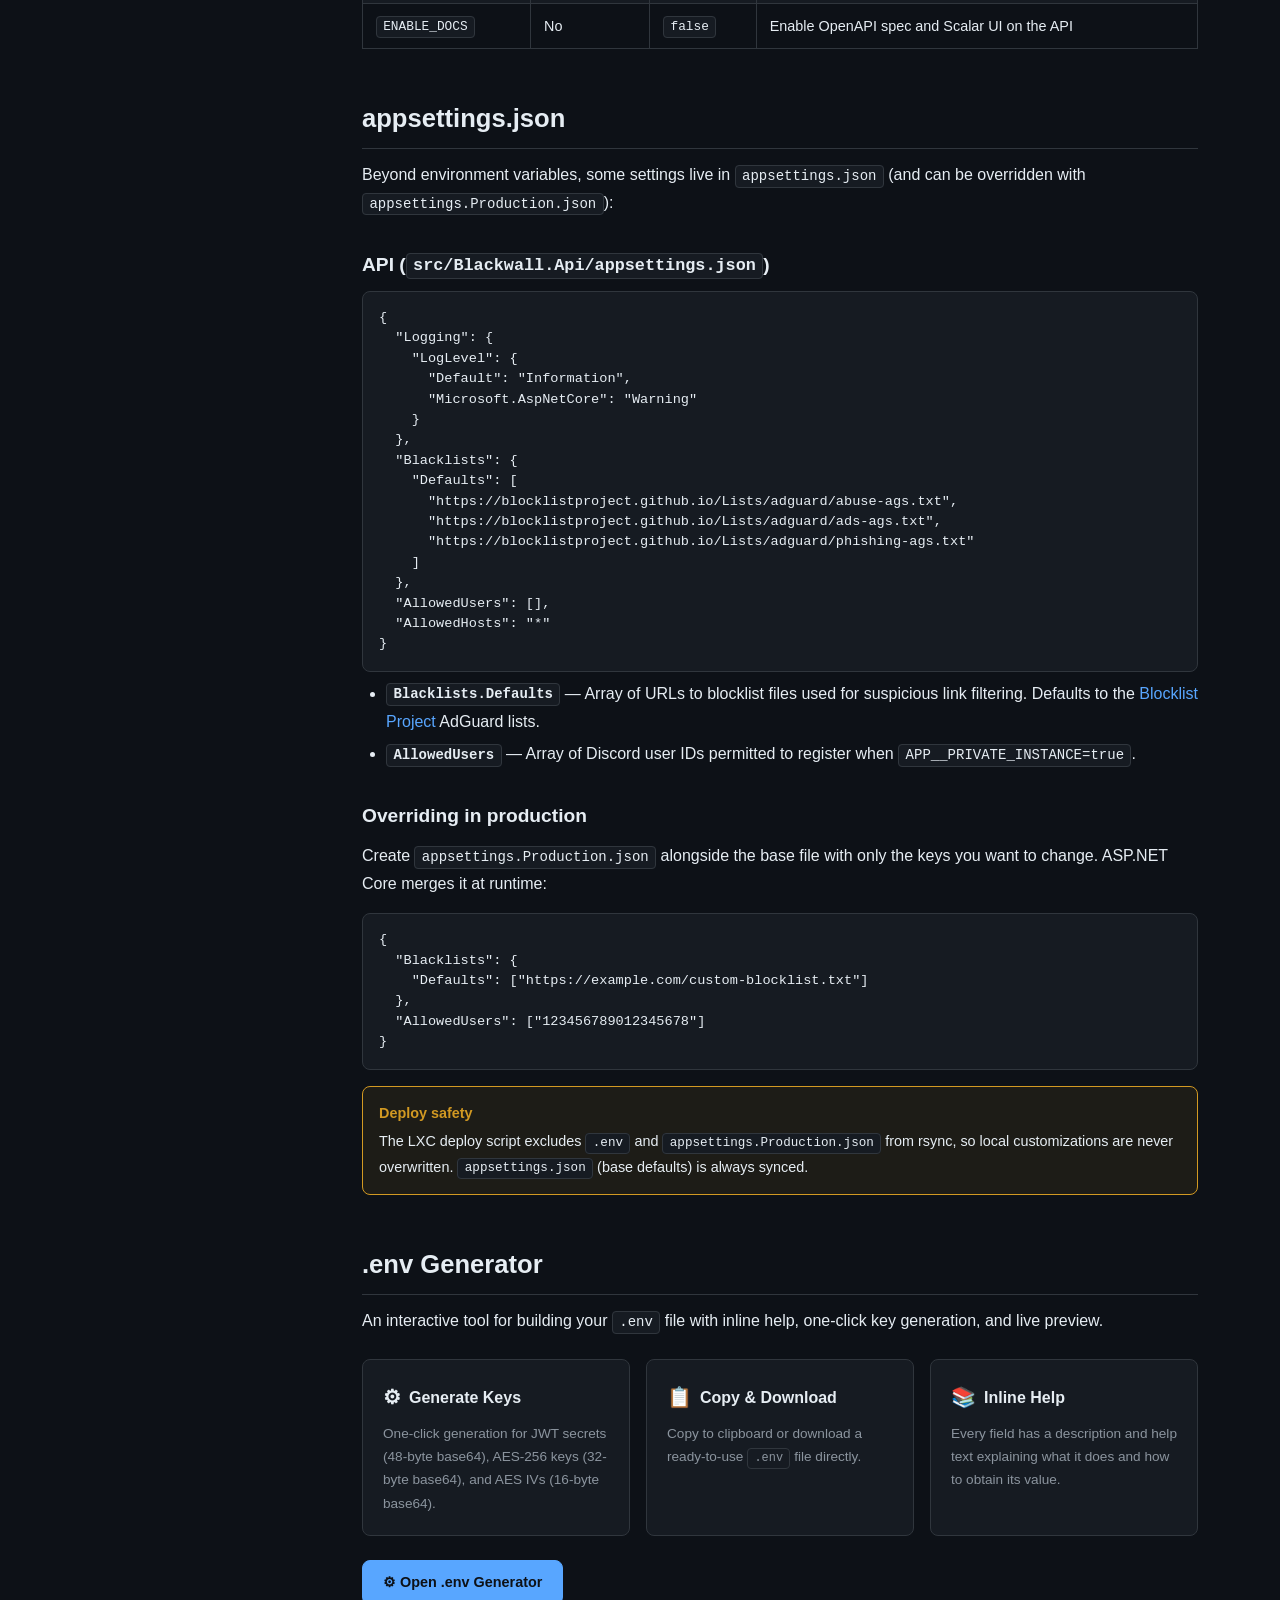
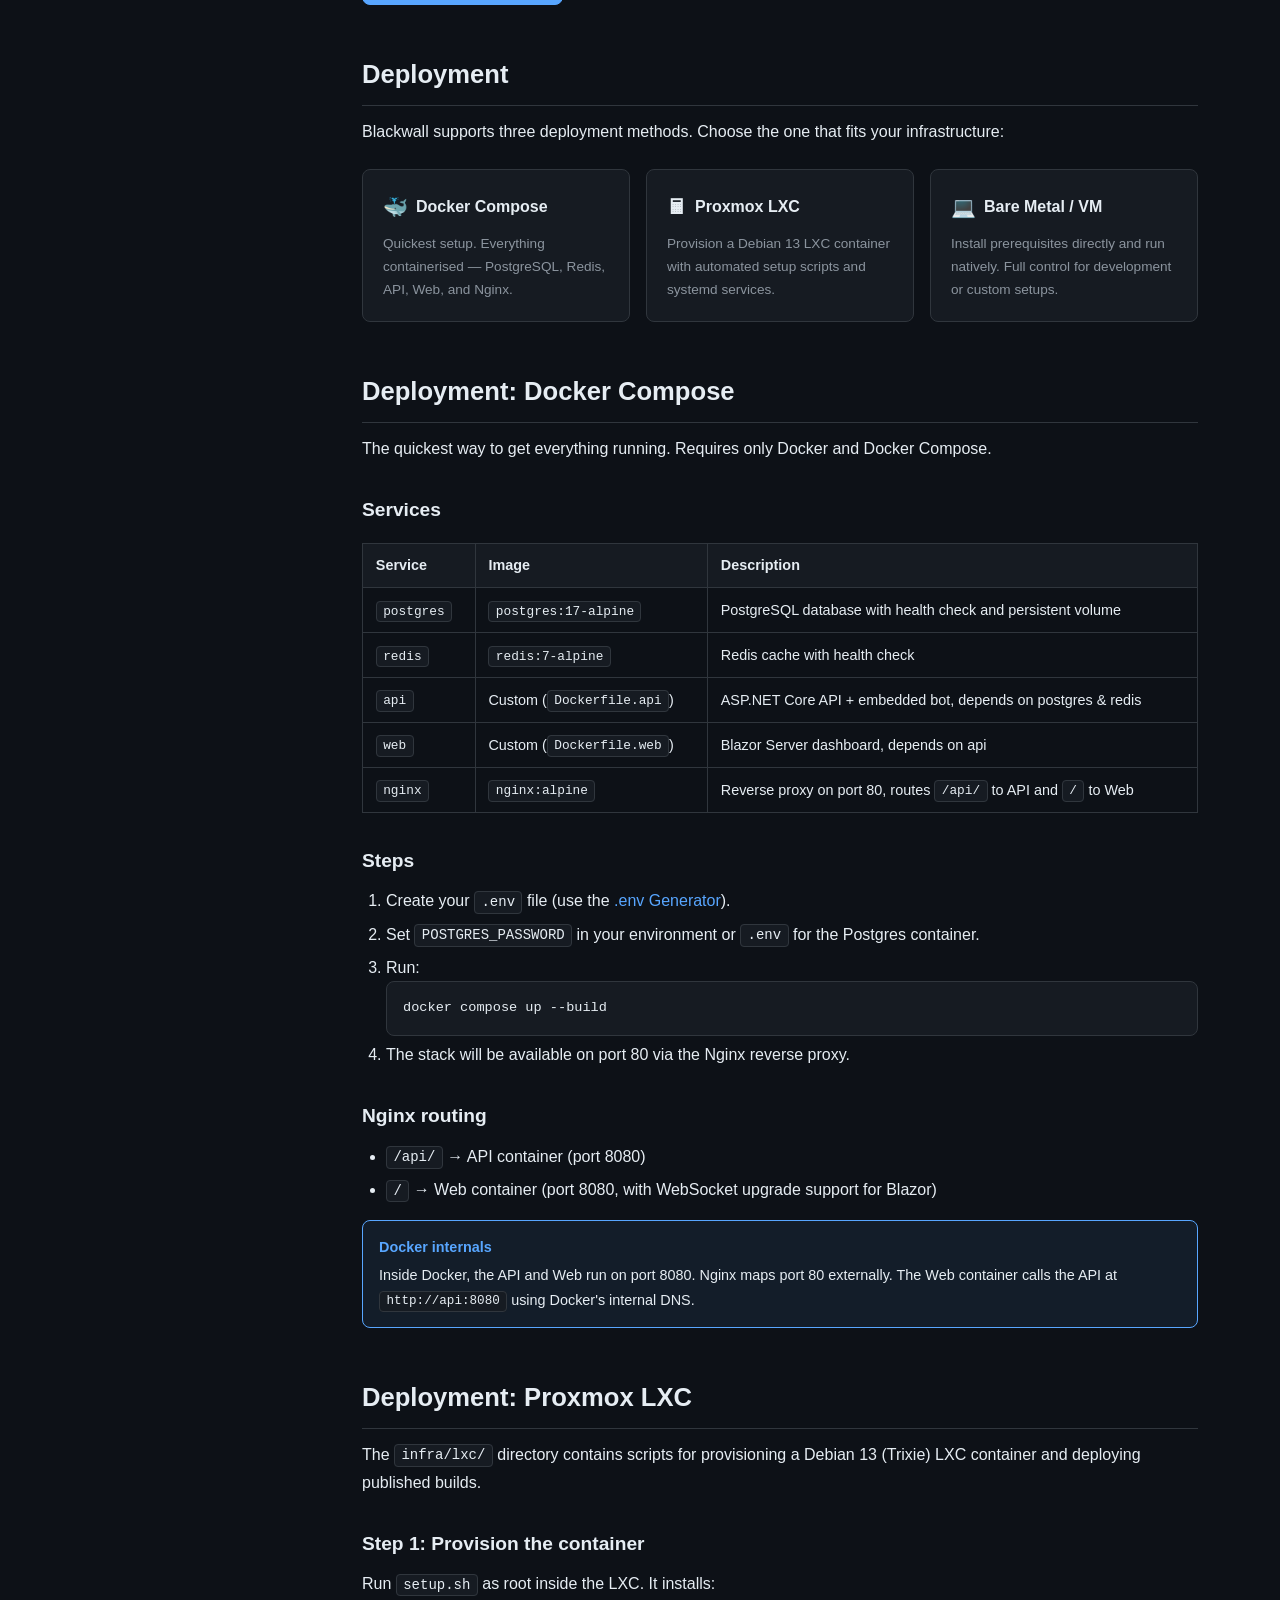
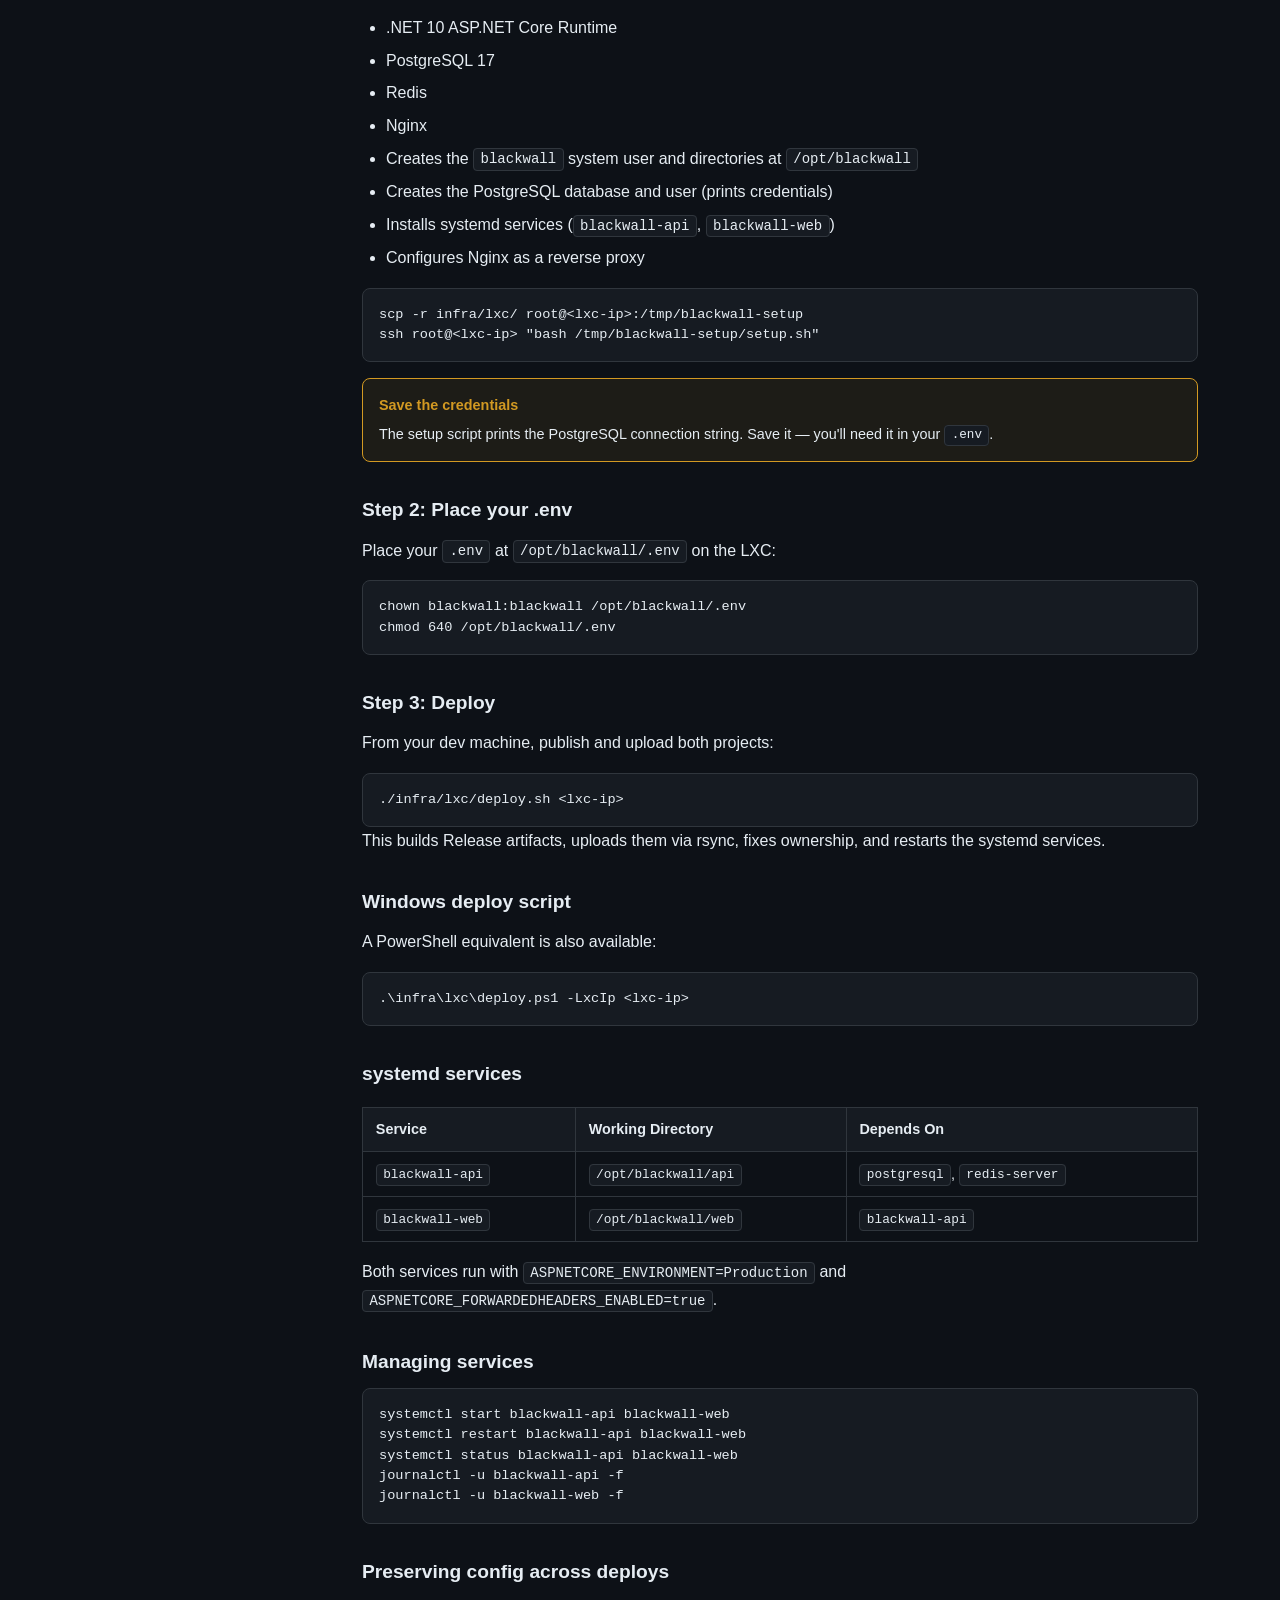
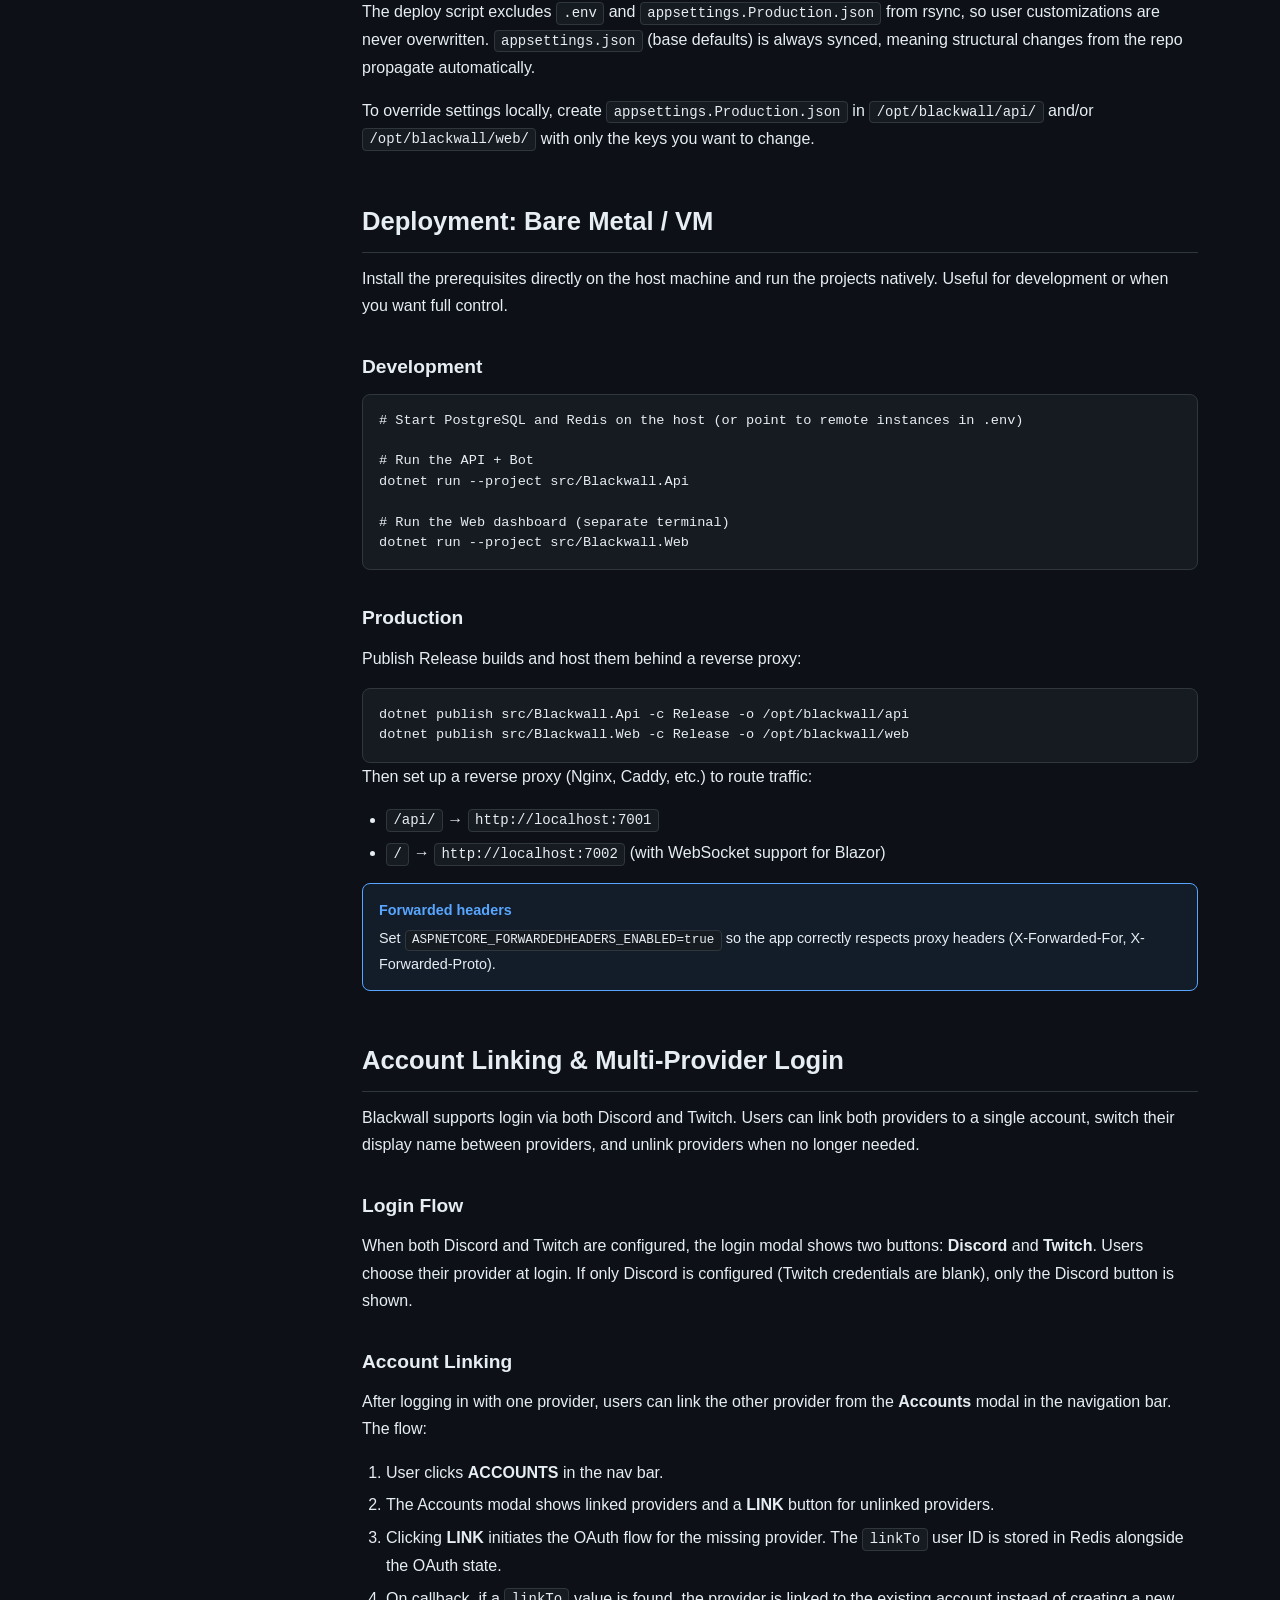
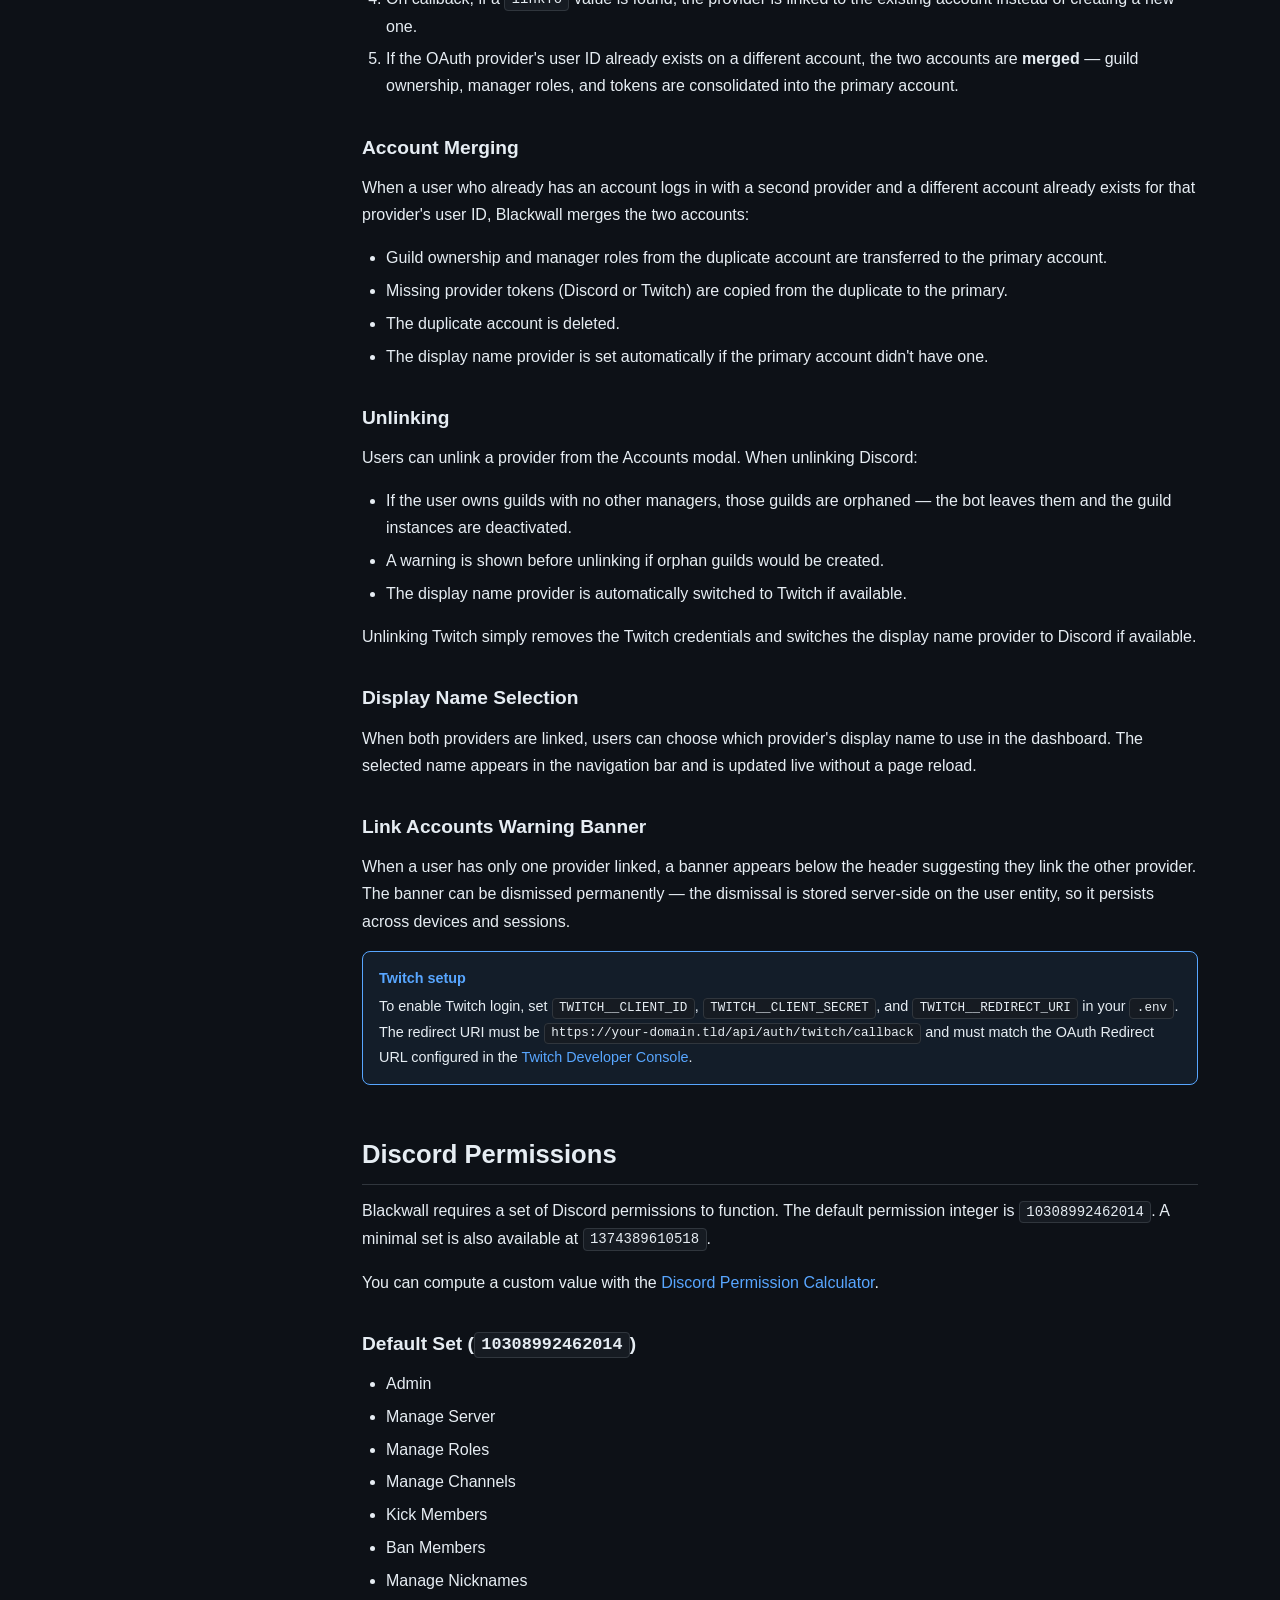
==== commit fe78e340: "Updates docs related to #47" ====
--- a/docs/index.html
+++ b/docs/index.html
@@ -115,6 +115,7 @@
       <a href="#proxmox-lxc">Proxmox LXC</a>
       <a href="#bare-metal">Bare Metal / VM</a>
       <div class="nav-section">Reference</div>
+      <a href="#account-linking">Account Linking</a>
       <a href="#discord-permissions">Discord Permissions</a>
       <a href="#account-scoring">Account Scoring</a>
       <a href="#content-guard">Content Guard</a>
@@ -168,7 +169,7 @@
           <div class="card"><h4><span class="card-icon">&#9989;</span> Bot Allowlist</h4><p>Only trusted bots bypass spam detection. All other bot-flagged accounts &mdash; including attack tools disguised as bots &mdash; are scanned.</p></div>
           <div class="card"><h4><span class="card-icon">&#129514;</span> Dry Run Mode</h4><p>Test detection rules without taking action against users. Detections are logged only.</p></div>
           <div class="card"><h4><span class="card-icon">&#127760;</span> Per-guild Configuration</h4><p>Each server gets its own spam thresholds, module toggles, and actions managed through the web dashboard.</p></div>
-          <div class="card"><h4><span class="card-icon">&#128273;</span> Discord OAuth2 Login</h4><p>Users authenticate via Discord. JWT tokens are issued for API and Web access.</p></div>
+          <div class="card"><h4><span class="card-icon">&#128273;</span> Discord &amp; Twitch OAuth2 Login</h4><p>Users authenticate via Discord or Twitch. Accounts can be linked, unlinked, and merged. JWT tokens are issued for API and Web access.</p></div>
           <div class="card"><h4><span class="card-icon">&#128260;</span> Guild Permission Sync</h4><p>A background service periodically synchronises guild manager permissions from Discord.</p></div>
           <div class="card"><h4><span class="card-icon">&#128187;</span> Web Dashboard</h4><p>Blazor Server UI for guild owners and managers to configure spam rules visually.</p></div>
           <div class="card"><h4><span class="card-icon">&#129504;</span> AI Sentinel</h4><p>AI-powered content moderation that runs as the last step in the protection pipeline. Supports OpenAI, Anthropic, Google Gemini, and self-hosted Ollama with training mode and per-guild configuration.</p></div>
@@ -203,6 +204,7 @@
           <li><strong>PostgreSQL 17+</strong> &mdash; for persistent data storage</li>
           <li><strong>Redis 7+</strong> &mdash; for caching</li>
           <li><strong>A Discord application</strong> with bot and OAuth2 credentials &mdash; create one at the <a href="https://discord.com/developers/applications" target="_blank">Discord Developer Portal</a></li>
+          <li><strong>A Twitch application</strong> (optional) for Twitch login support &mdash; create one at the <a href="https://dev.twitch.tv/console" target="_blank">Twitch Developer Console</a></li>
         </ul>
         <div class="callout callout-tip">
           <strong>Docker users</strong>
@@ -294,6 +296,21 @@
           </tbody>
         </table>
 
+        <h3>Twitch OAuth (Optional)</h3>
+        <table>
+          <thead><tr><th>Variable</th><th>Required</th><th>Default</th><th>Description</th></tr></thead>
+          <tbody>
+            <tr><td><code>TWITCH__CLIENT_ID</code></td><td>No</td><td>&mdash;</td><td>Twitch OAuth2 client ID. Create an application at the <a href="https://dev.twitch.tv/console" target="_blank">Twitch Developer Console</a>. Leave blank to disable Twitch login</td></tr>
+            <tr><td><code>TWITCH__CLIENT_SECRET</code></td><td>No</td><td>&mdash;</td><td>Twitch OAuth2 client secret</td></tr>
+            <tr><td><code>TWITCH__REDIRECT_URI</code></td><td>No</td><td>&mdash;</td><td>OAuth2 callback URL (e.g. <code>https://your-domain.tld/api/auth/twitch/callback</code>)</td></tr>
+            <tr><td><code>TWITCH__LOGIN_SCOPES</code></td><td>No</td><td><code>openid user:read:email</code></td><td>Scopes for the Twitch OAuth2 user login flow</td></tr>
+          </tbody>
+        </table>
+        <div class="callout callout-info">
+          <strong>Optional provider</strong>
+          Twitch login is entirely optional. If <code>TWITCH__CLIENT_ID</code> is left blank, the Twitch login button is not shown and all Twitch endpoints return a disabled response. Users who logged in with Discord can link their Twitch account later from the dashboard.
+        </div>
+
         <h3>Google Safe Browsing</h3>
         <table>
           <thead><tr><th>Variable</th><th>Required</th><th>Default</th><th>Description</th></tr></thead>
@@ -333,7 +350,7 @@
           <tbody>
             <tr><td><code>API__BASE_URL</code></td><td>No</td><td><code>https://localhost:7001</code></td><td>Base URL of the API. Used by the Web project to call the API. If updating the port also update the URL.</td></tr>
             <tr><td><code>API__PORT</code></td><td>No</td><td><code>7001</code></td><td>Port the API listens on</td></tr>
-            <tr><td><code>API__PROTECTION_ENABLED</code></td><td>No</td><td><code>true</code></td><td>When <code>true</code>, all API endpoints require an <code>X-API-Key</code> header. Exempt endpoints: <code>/api/auth/discord/callback</code>, <code>/api/system/health</code>, and <code>/health</code>.</td></tr>
+            <tr><td><code>API__PROTECTION_ENABLED</code></td><td>No</td><td><code>true</code></td><td>When <code>true</code>, all API endpoints require an <code>X-API-Key</code> header. Exempt endpoints: <code>/api/auth/discord/callback</code>, <code>/api/auth/twitch/callback</code>, <code>/api/system/health</code>, and <code>/health</code>.</td></tr>
             <tr><td><code>API__KEY</code></td><td>Yes*</td><td>&mdash;</td><td>The API key sent via the <code>X-API-Key</code> header. Required when <code>API__PROTECTION_ENABLED</code> is <code>true</code>. Must match between API and Web. Format: <code>bw_k_</code> followed by 64 alphanumeric characters (<code>a-zA-Z0-9</code>).</td></tr>
           </tbody>
         </table>
@@ -539,6 +556,54 @@
           Set <code>ASPNETCORE_FORWARDEDHEADERS_ENABLED=true</code> so the app correctly respects proxy headers (X-Forwarded-For, X-Forwarded-Proto).
         </div>
       </section>
+      <!-- Account Linking -->
+      <section class="content-section" id="account-linking">
+        <h2>Account Linking &amp; Multi-Provider Login</h2>
+        <p>Blackwall supports login via both Discord and Twitch. Users can link both providers to a single account, switch their display name between providers, and unlink providers when no longer needed.</p>
+
+        <h3>Login Flow</h3>
+        <p>When both Discord and Twitch are configured, the login modal shows two buttons: <strong>Discord</strong> and <strong>Twitch</strong>. Users choose their provider at login. If only Discord is configured (Twitch credentials are blank), only the Discord button is shown.</p>
+
+        <h3>Account Linking</h3>
+        <p>After logging in with one provider, users can link the other provider from the <strong>Accounts</strong> modal in the navigation bar. The flow:</p>
+        <ol>
+          <li>User clicks <strong>ACCOUNTS</strong> in the nav bar.</li>
+          <li>The Accounts modal shows linked providers and a <strong>LINK</strong> button for unlinked providers.</li>
+          <li>Clicking <strong>LINK</strong> initiates the OAuth flow for the missing provider. The <code>linkTo</code> user ID is stored in Redis alongside the OAuth state.</li>
+          <li>On callback, if a <code>linkTo</code> value is found, the provider is linked to the existing account instead of creating a new one.</li>
+          <li>If the OAuth provider's user ID already exists on a different account, the two accounts are <strong>merged</strong> &mdash; guild ownership, manager roles, and tokens are consolidated into the primary account.</li>
+        </ol>
+
+        <h3>Account Merging</h3>
+        <p>When a user who already has an account logs in with a second provider and a different account already exists for that provider's user ID, Blackwall merges the two accounts:</p>
+        <ul>
+          <li>Guild ownership and manager roles from the duplicate account are transferred to the primary account.</li>
+          <li>Missing provider tokens (Discord or Twitch) are copied from the duplicate to the primary.</li>
+          <li>The duplicate account is deleted.</li>
+          <li>The display name provider is set automatically if the primary account didn't have one.</li>
+        </ul>
+
+        <h3>Unlinking</h3>
+        <p>Users can unlink a provider from the Accounts modal. When unlinking Discord:</p>
+        <ul>
+          <li>If the user owns guilds with no other managers, those guilds are orphaned &mdash; the bot leaves them and the guild instances are deactivated.</li>
+          <li>A warning is shown before unlinking if orphan guilds would be created.</li>
+          <li>The display name provider is automatically switched to Twitch if available.</li>
+        </ul>
+        <p>Unlinking Twitch simply removes the Twitch credentials and switches the display name provider to Discord if available.</p>
+
+        <h3>Display Name Selection</h3>
+        <p>When both providers are linked, users can choose which provider's display name to use in the dashboard. The selected name appears in the navigation bar and is updated live without a page reload.</p>
+
+        <h3>Link Accounts Warning Banner</h3>
+        <p>When a user has only one provider linked, a banner appears below the header suggesting they link the other provider. The banner can be dismissed permanently &mdash; the dismissal is stored server-side on the user entity, so it persists across devices and sessions.</p>
+
+        <div class="callout callout-info">
+          <strong>Twitch setup</strong>
+          To enable Twitch login, set <code>TWITCH__CLIENT_ID</code>, <code>TWITCH__CLIENT_SECRET</code>, and <code>TWITCH__REDIRECT_URI</code> in your <code>.env</code>. The redirect URI must be <code>https://your-domain.tld/api/auth/twitch/callback</code> and must match the OAuth Redirect URL configured in the <a href="https://dev.twitch.tv/console" target="_blank">Twitch Developer Console</a>.
+        </div>
+      </section>
+
       <!-- Discord Permissions -->
       <section class="content-section" id="discord-permissions">
         <h2>Discord Permissions</h2>
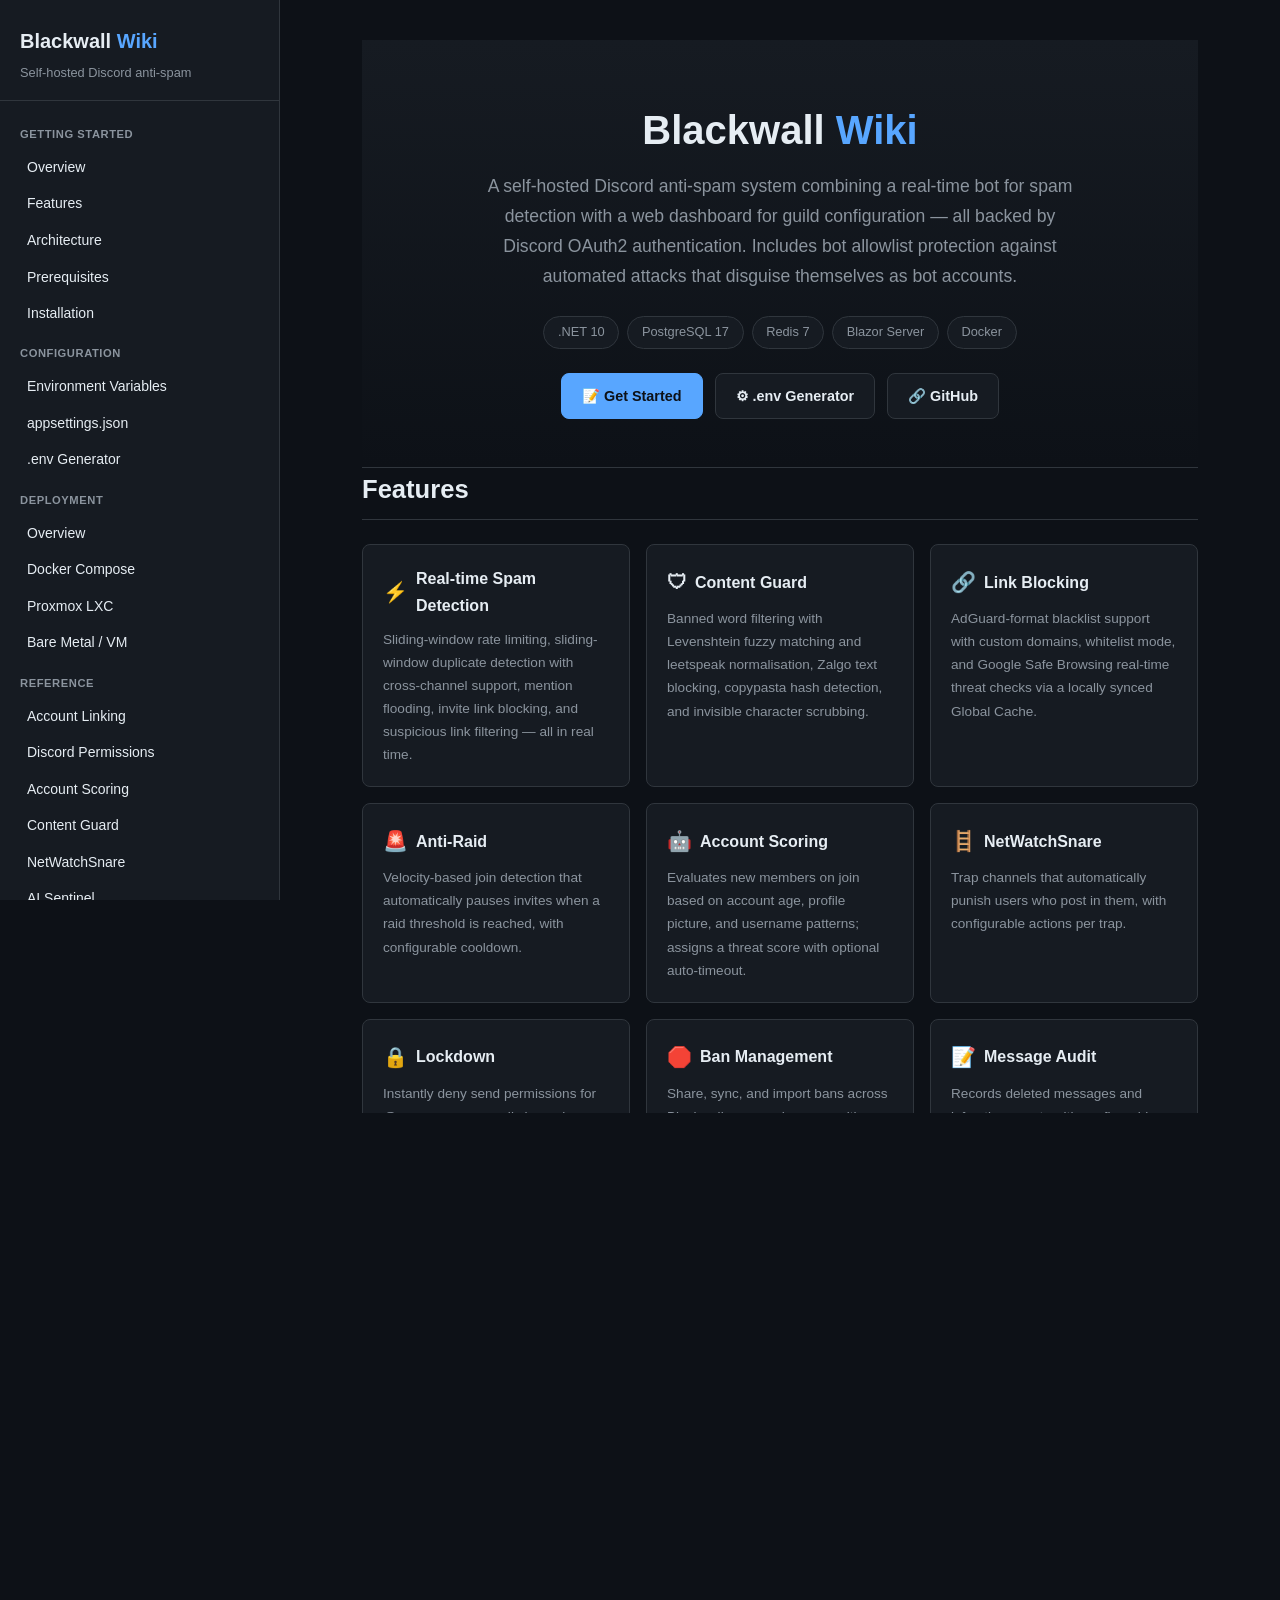
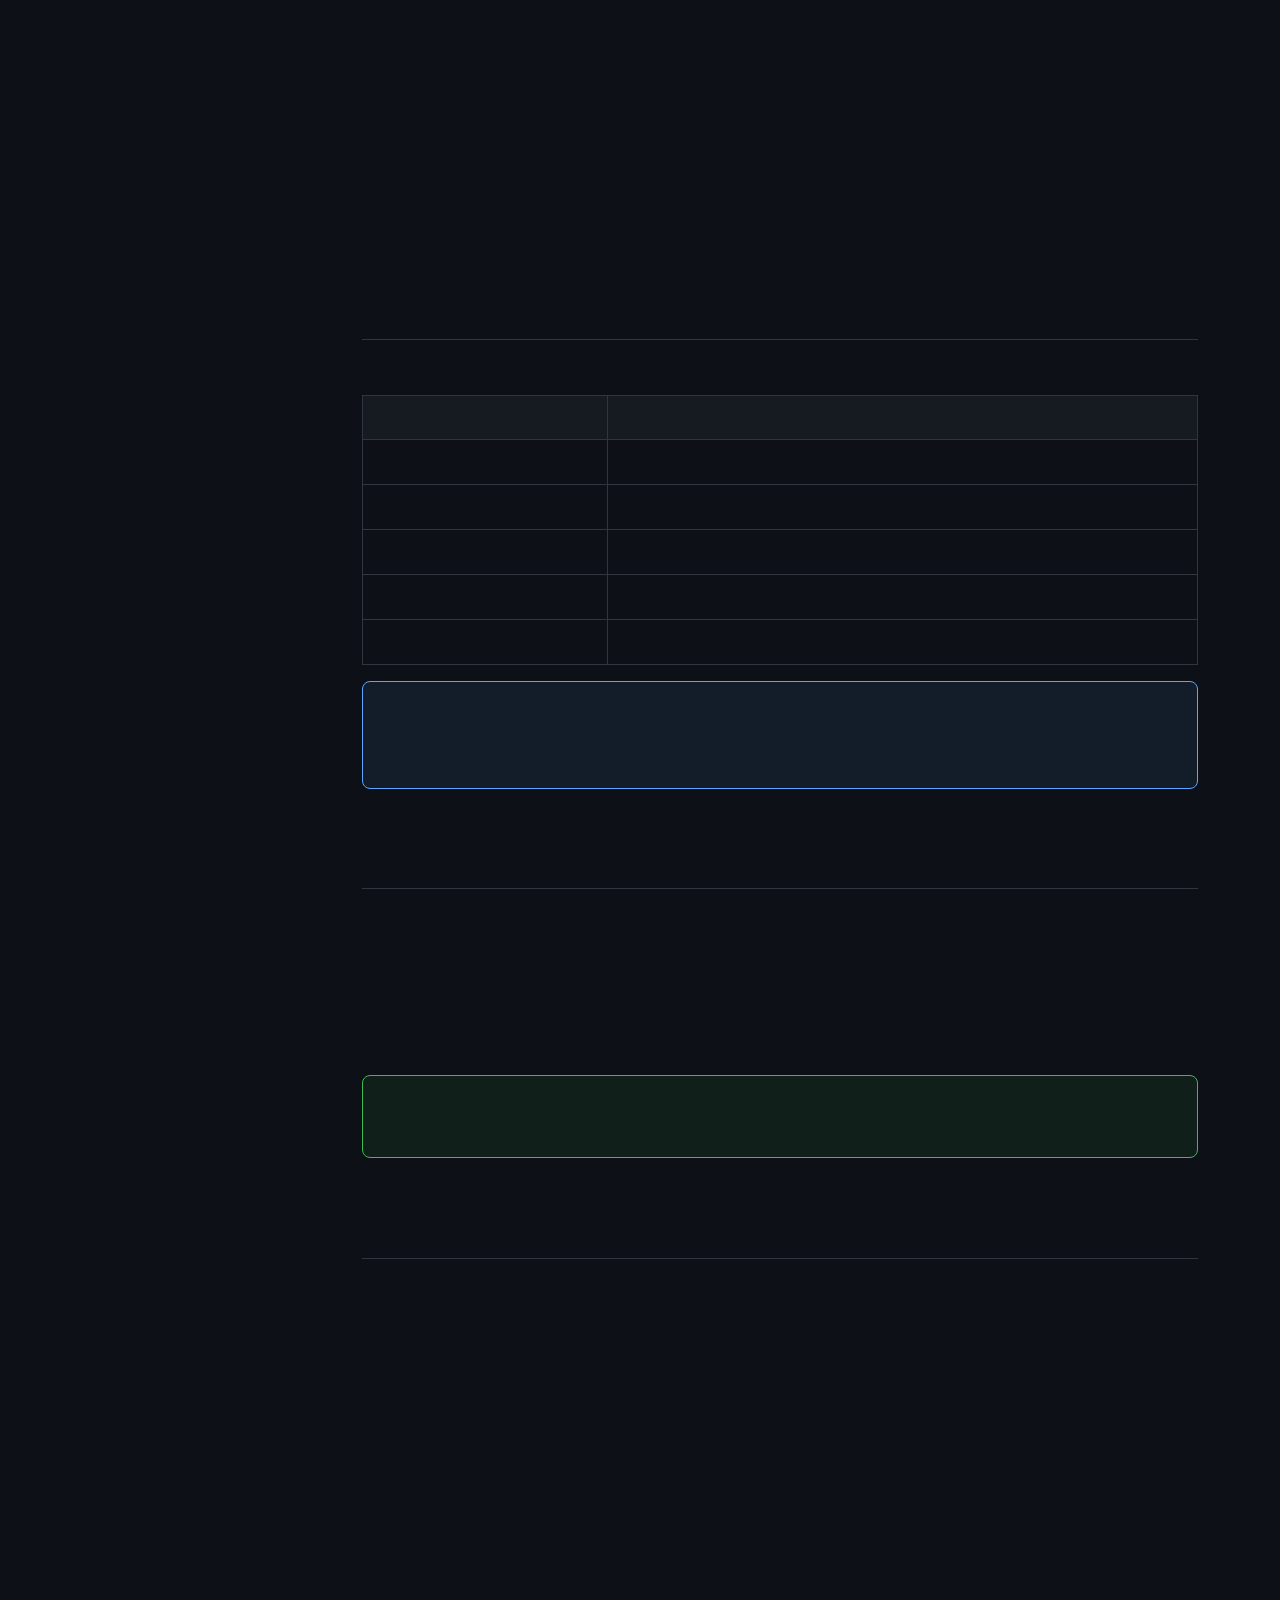
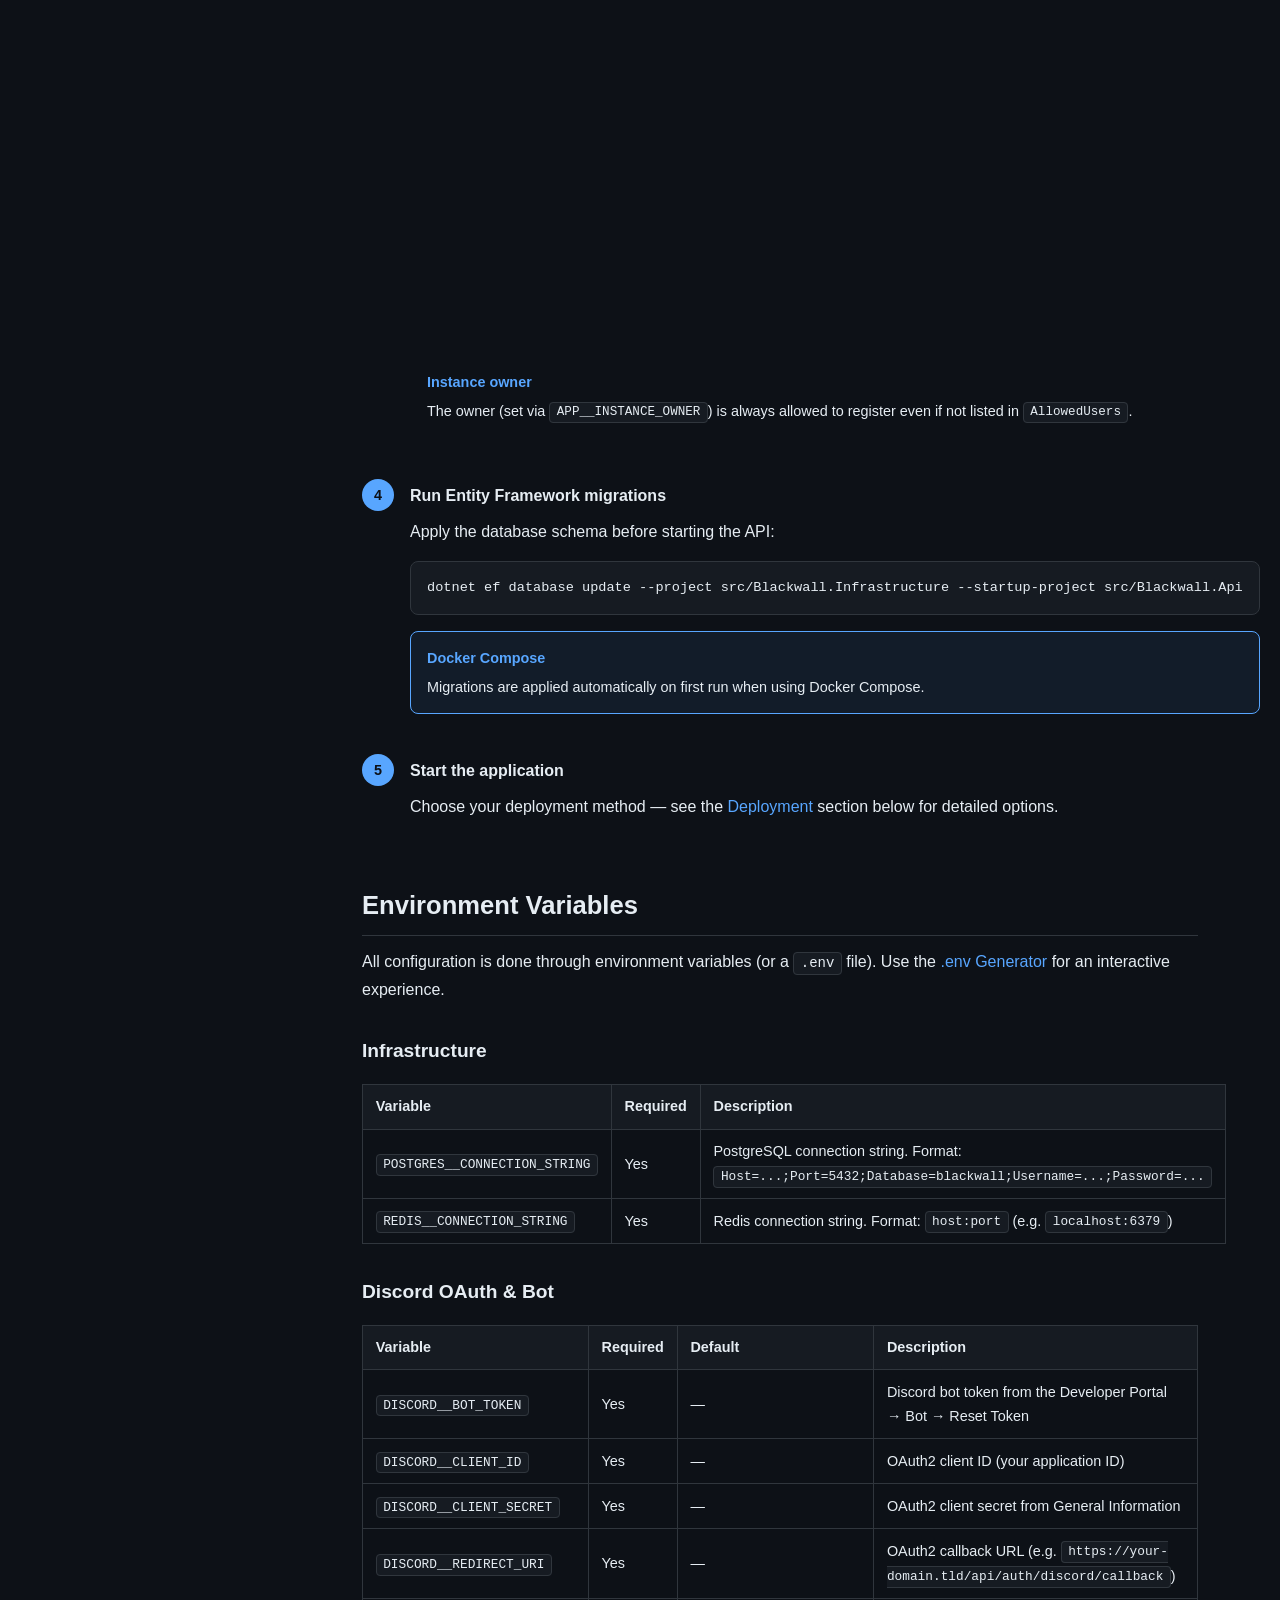
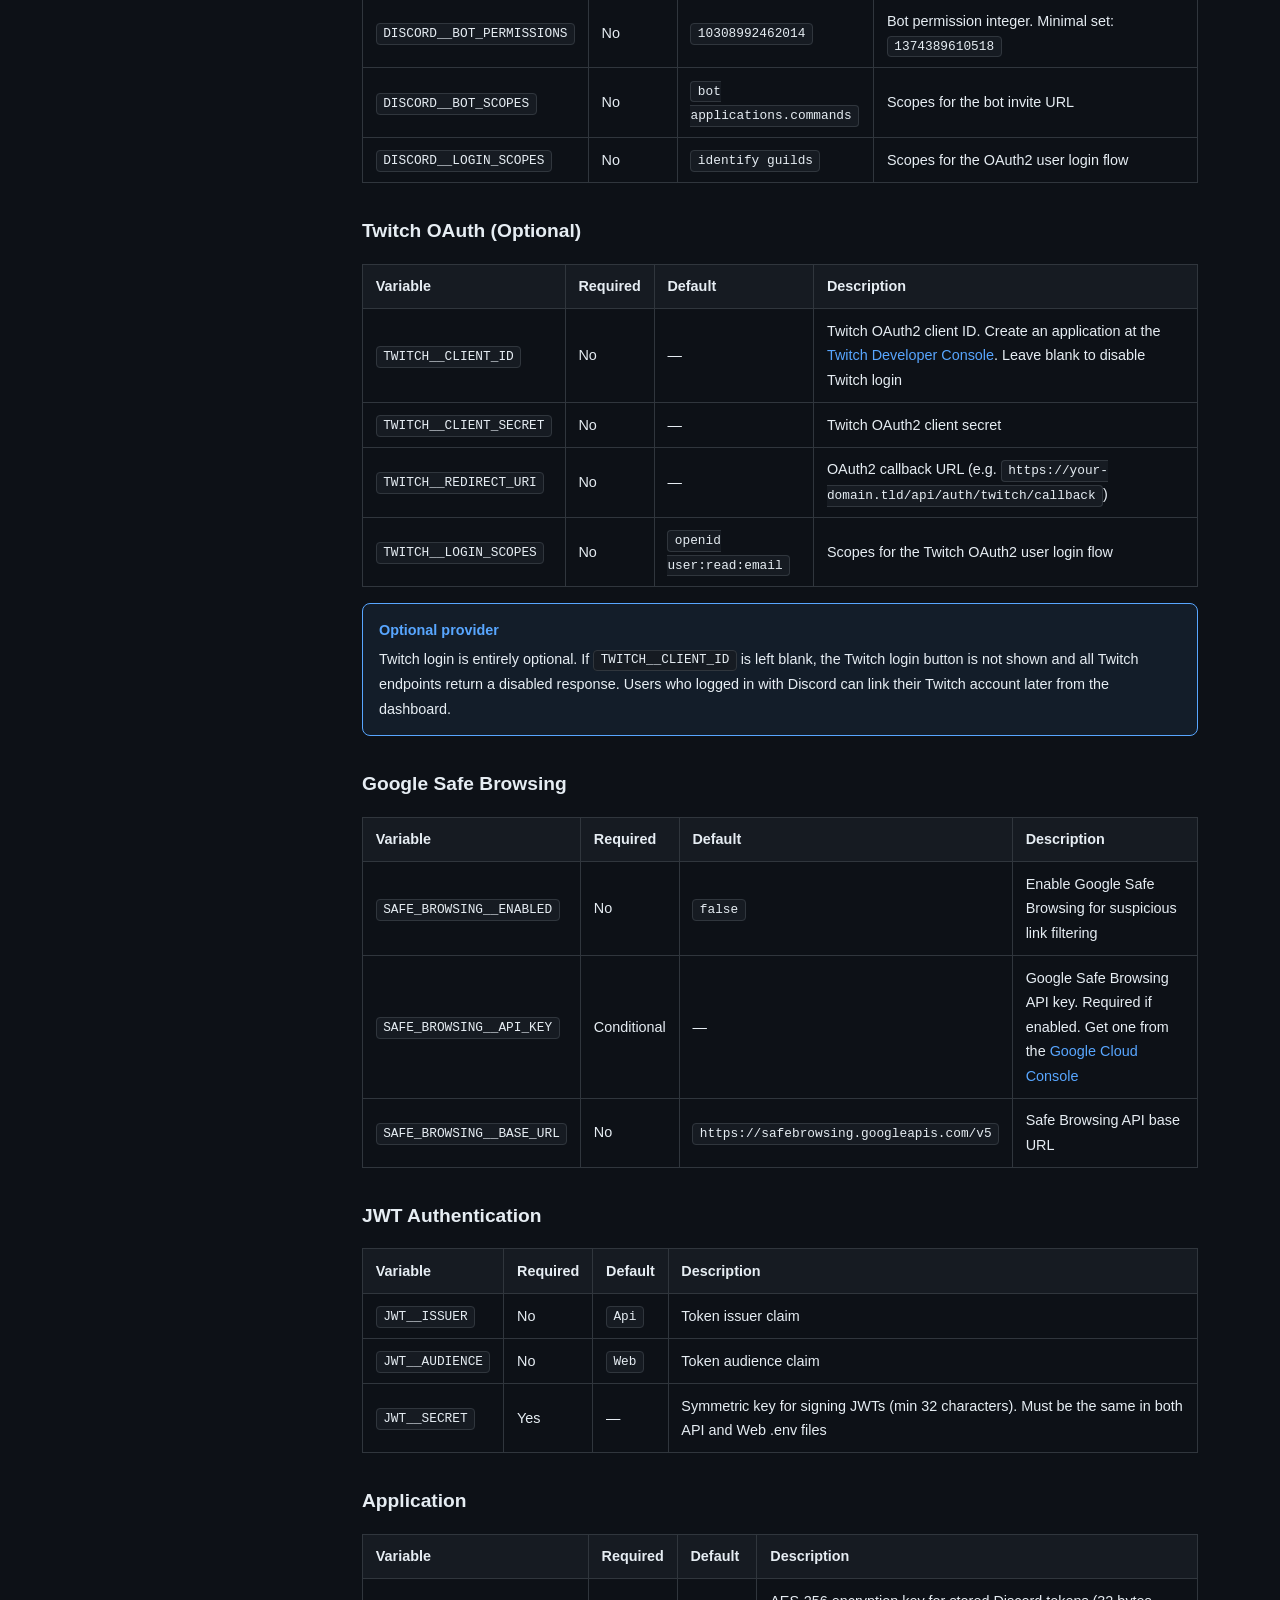
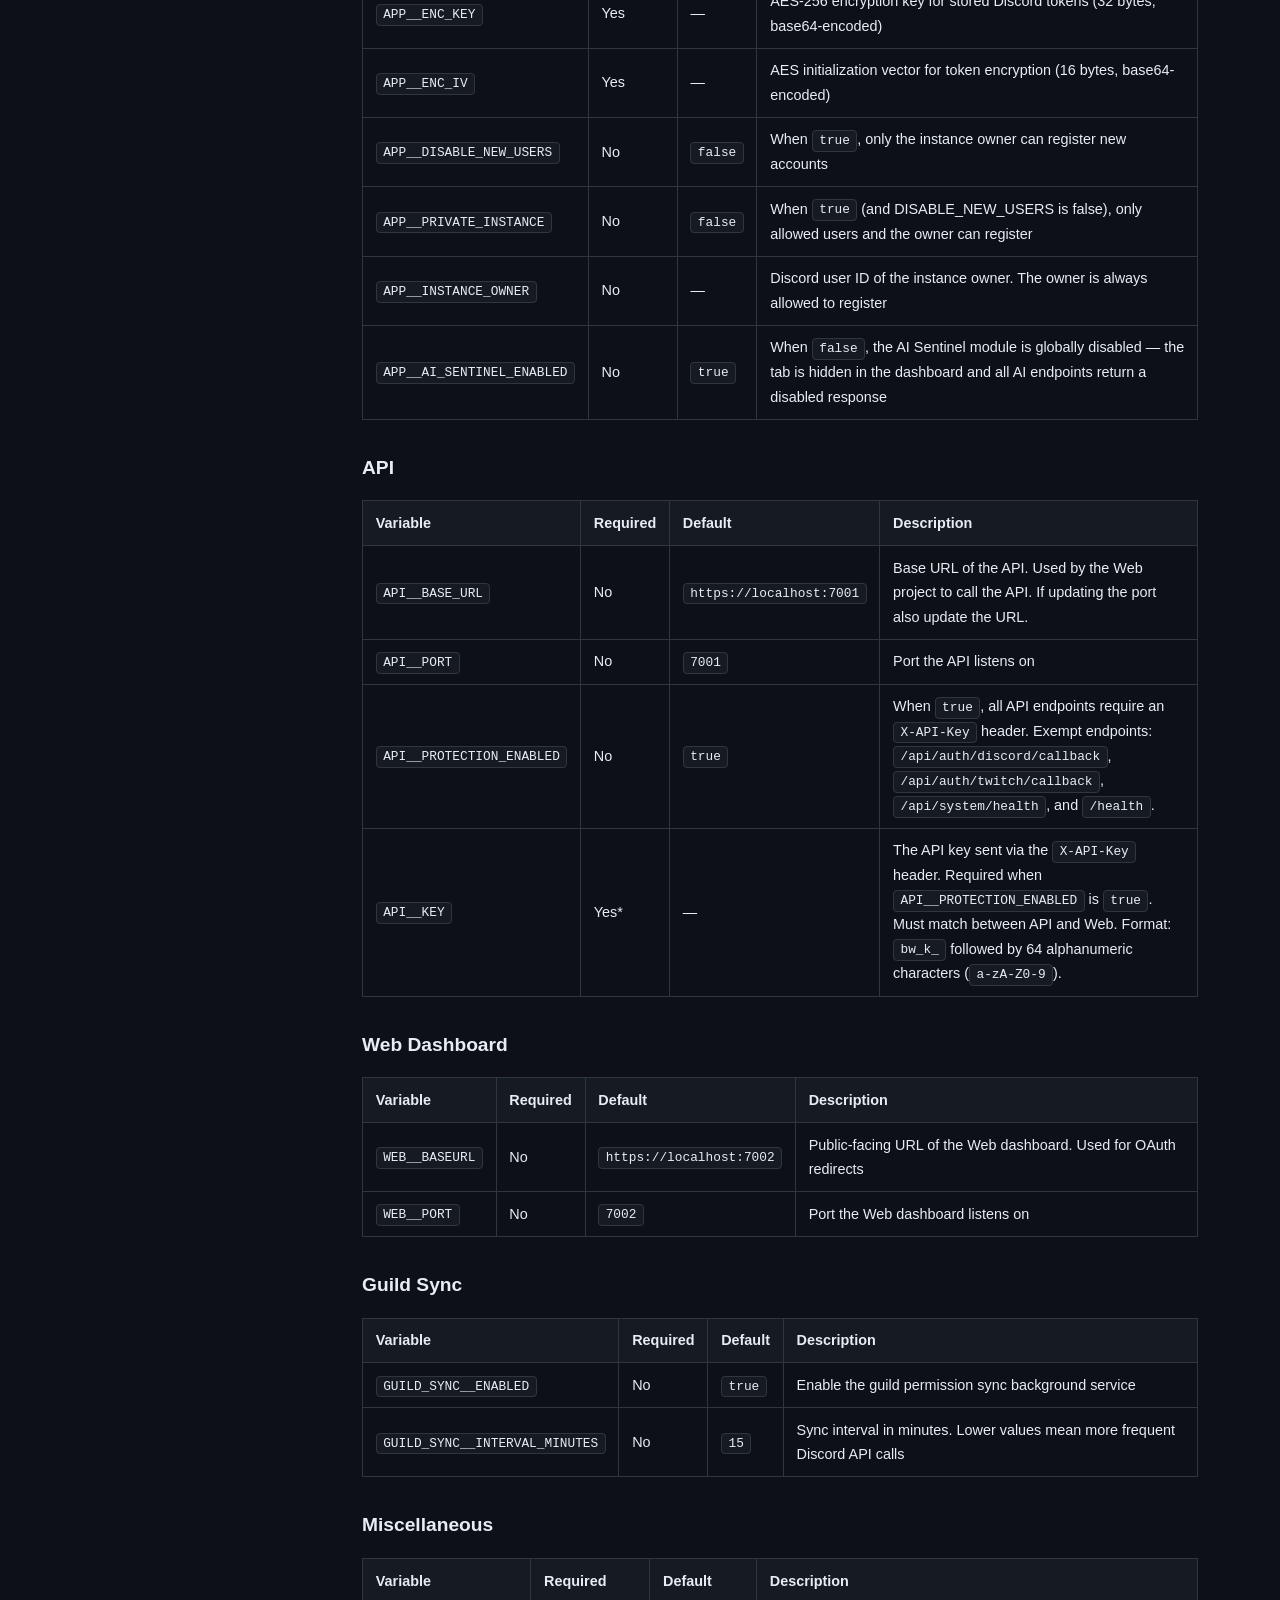
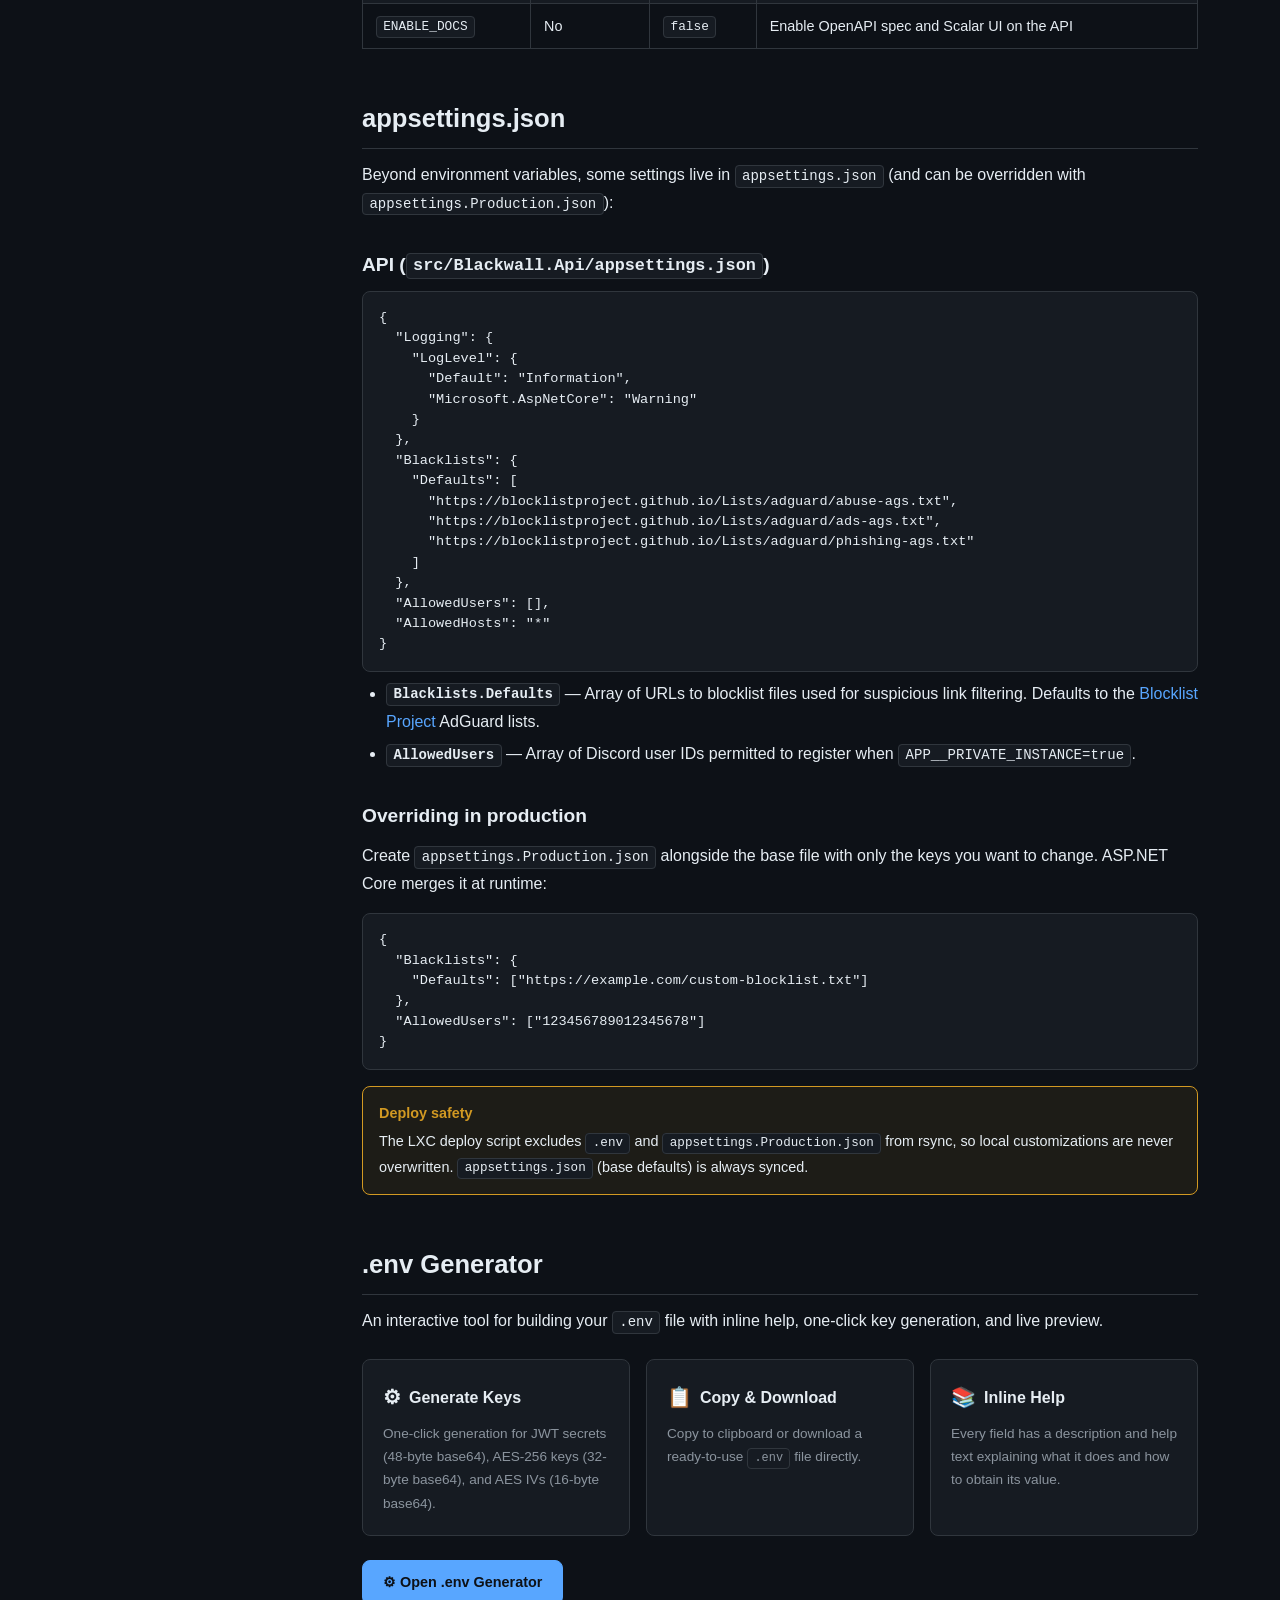
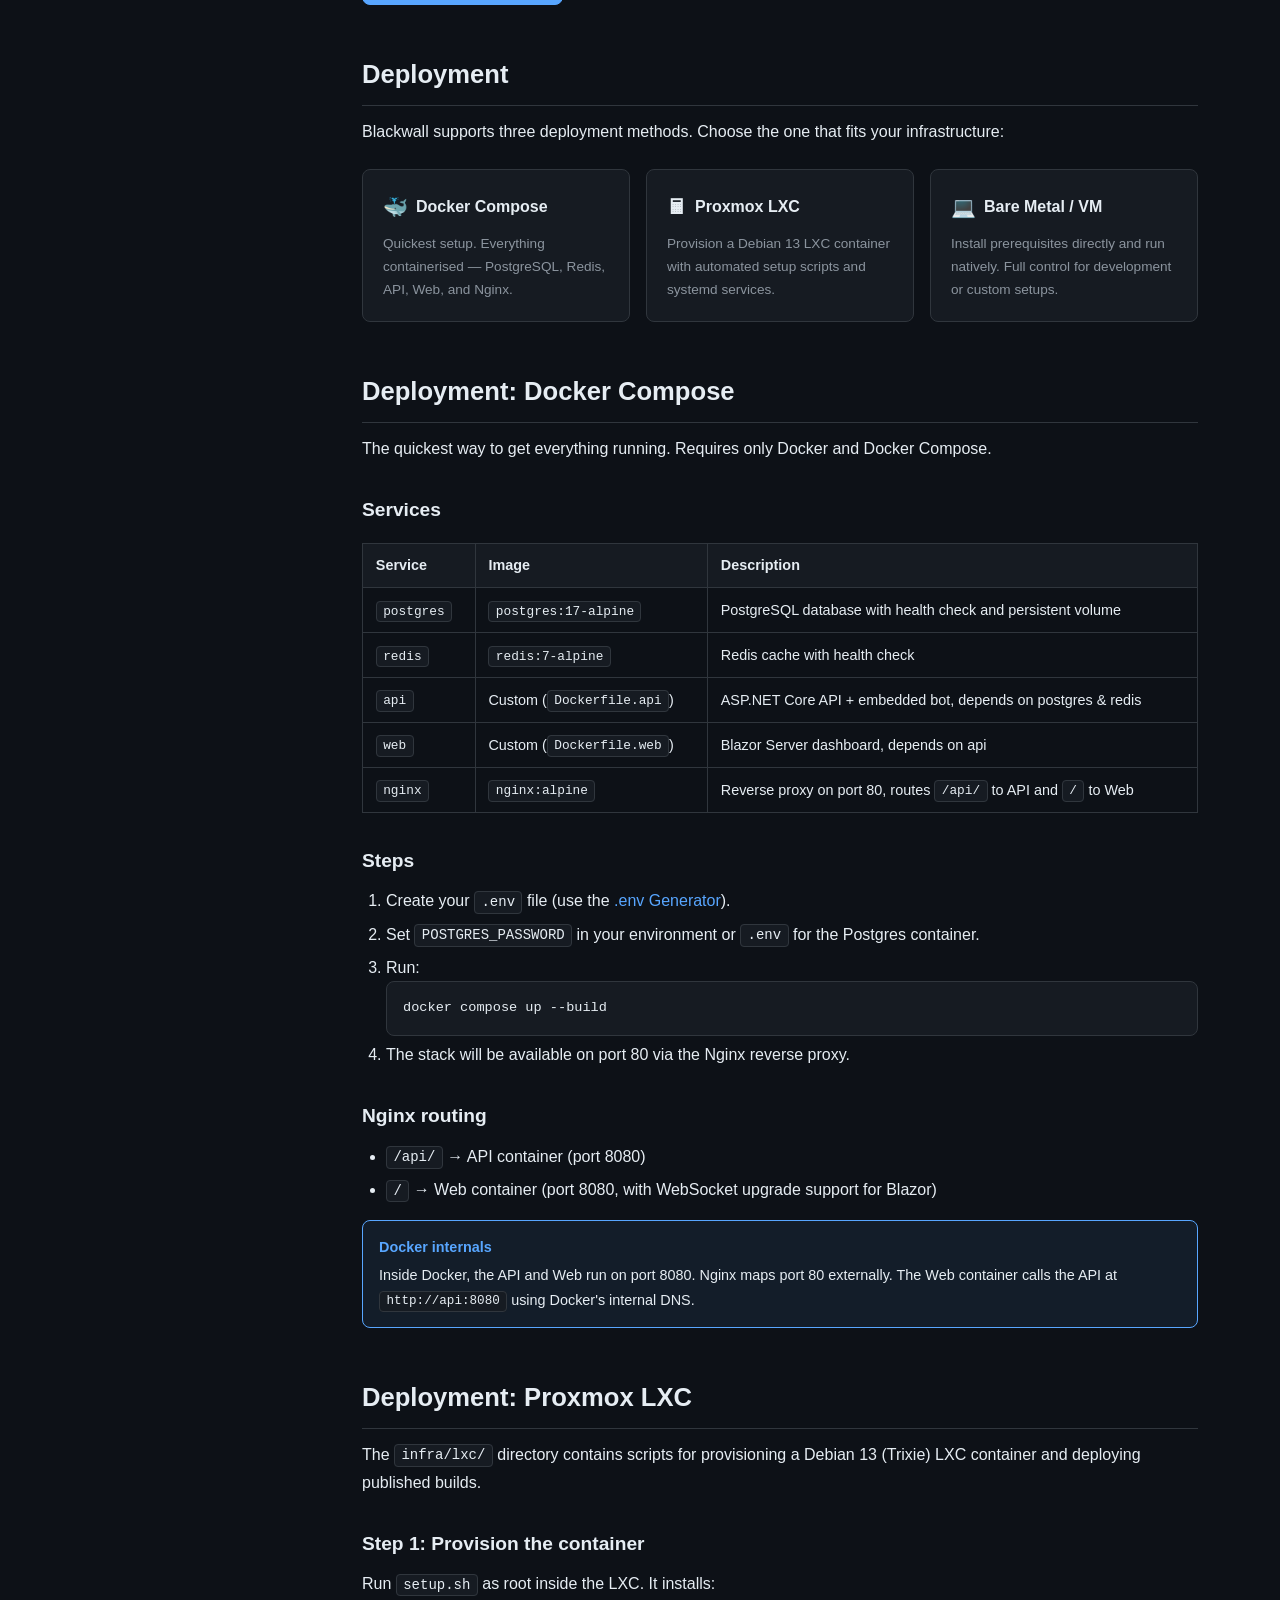
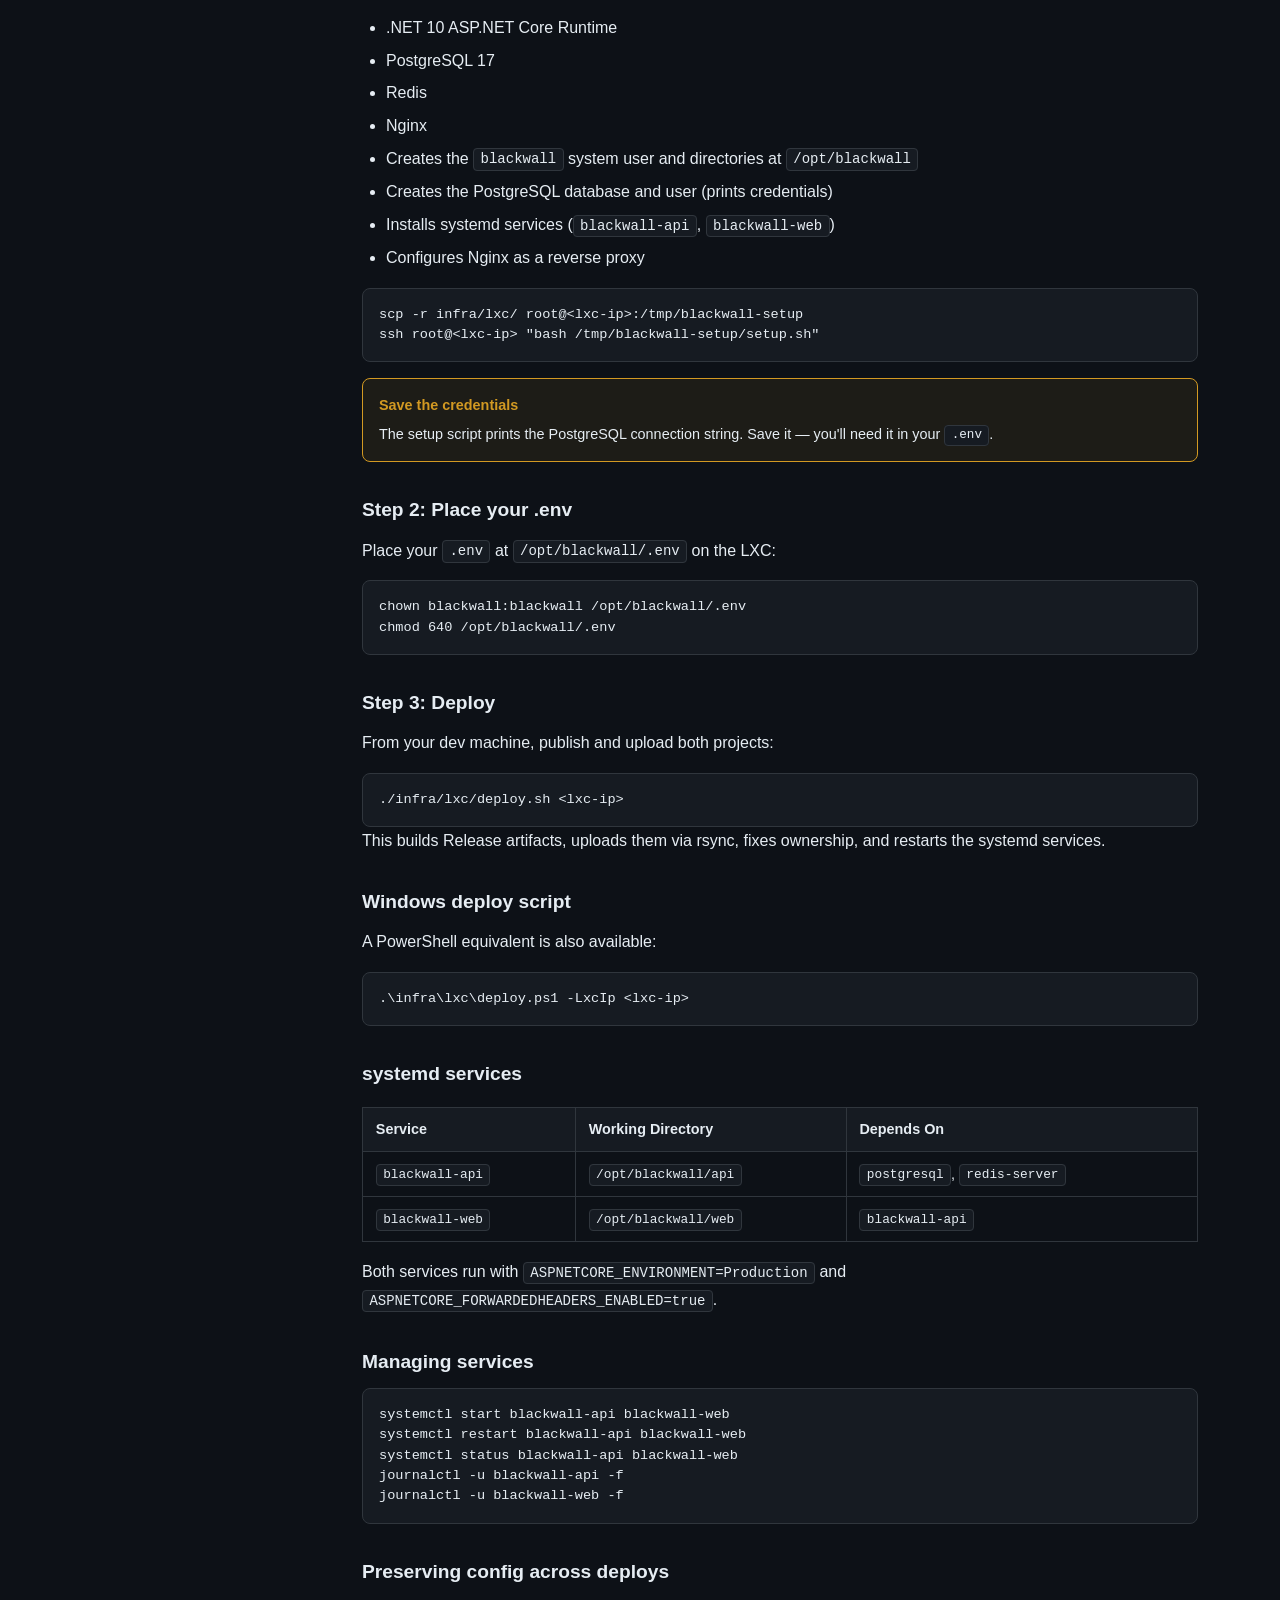
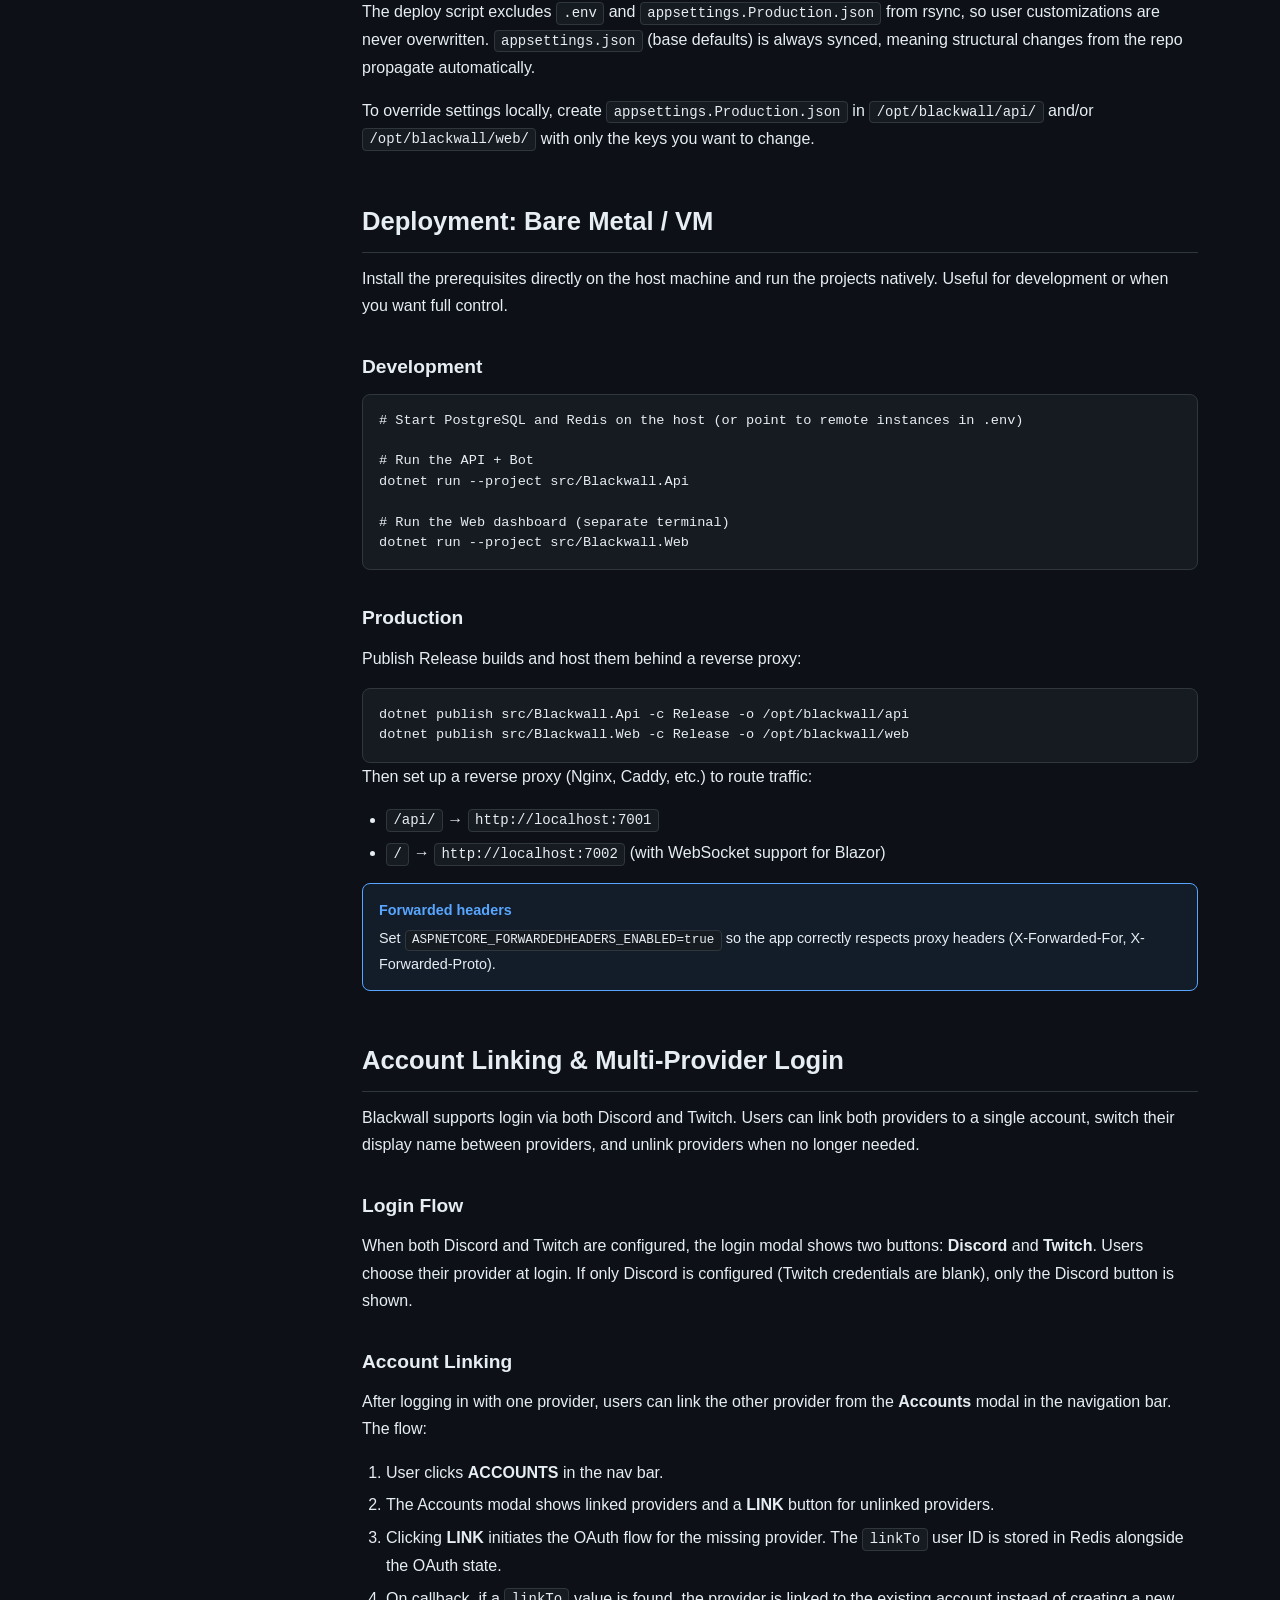
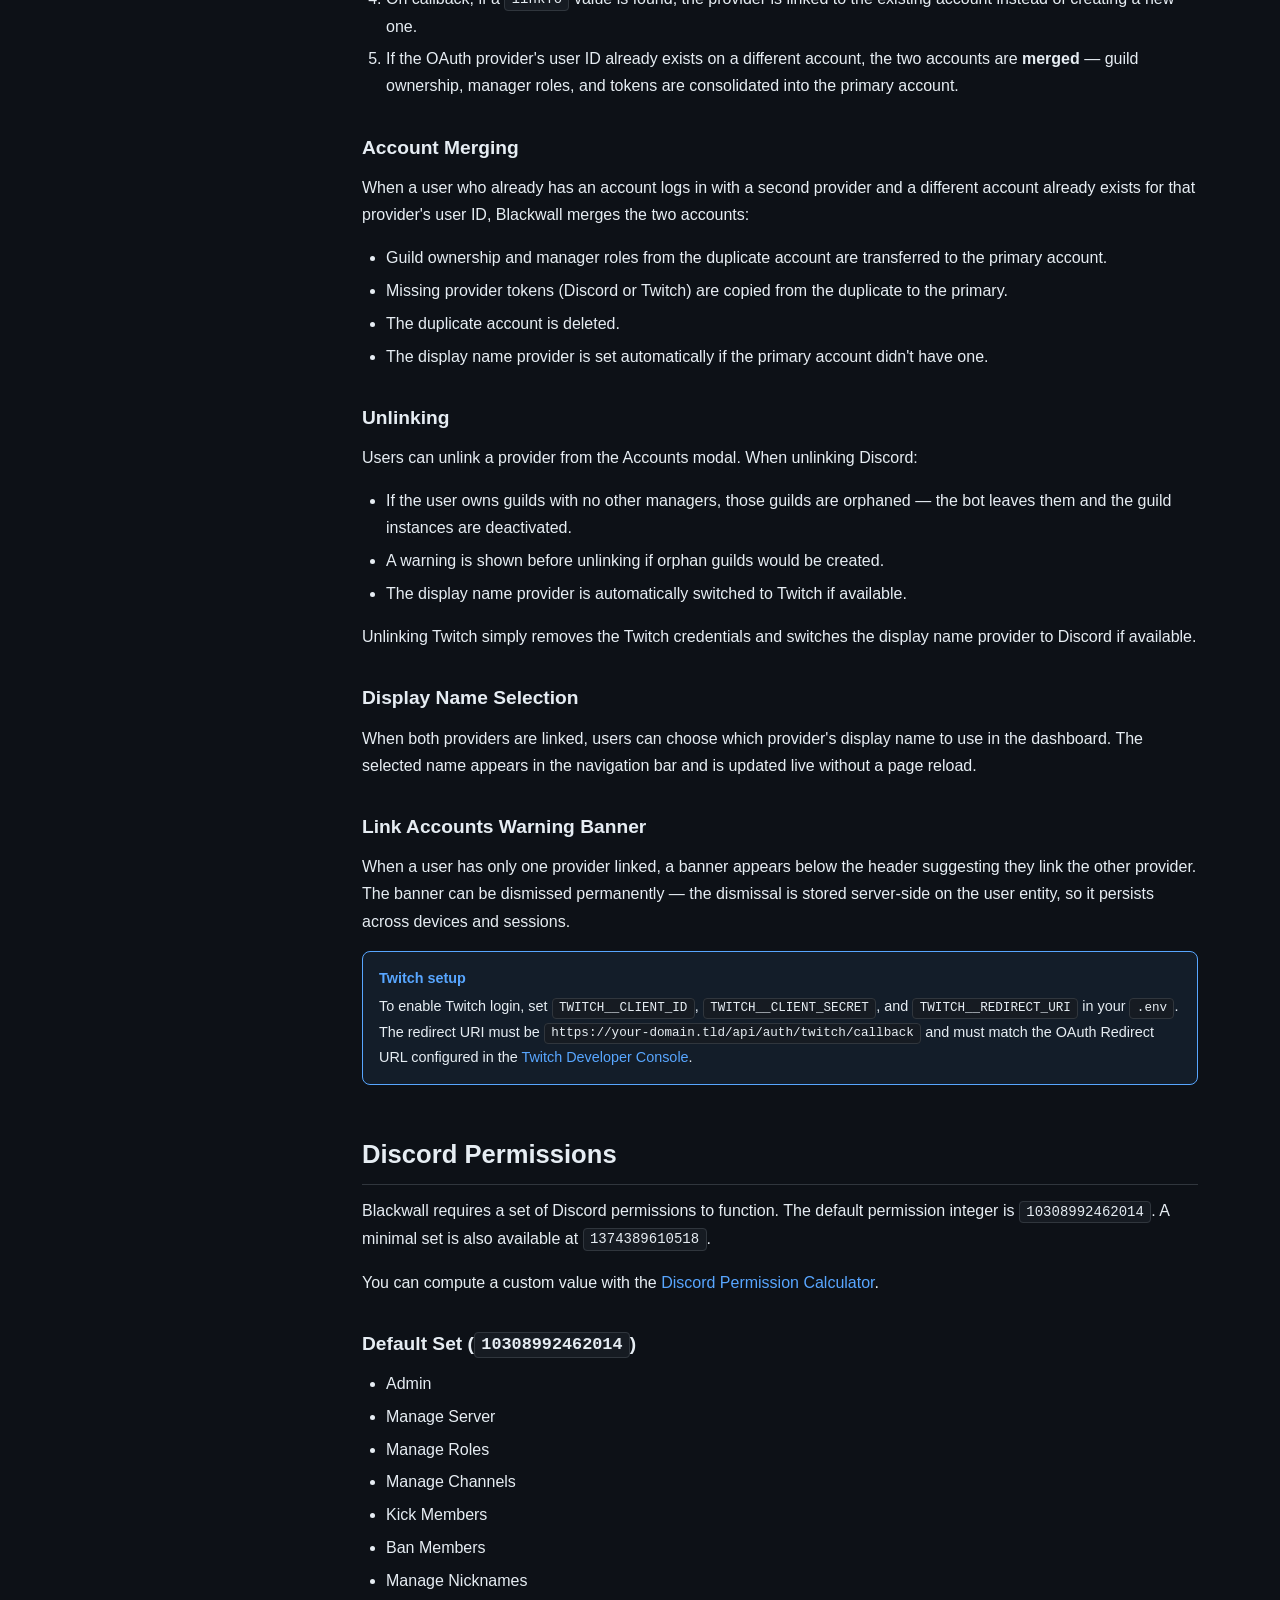
==== commit 431e8a7c: "Fixes #50" ====
--- a/docs/index.html
+++ b/docs/index.html
@@ -185,7 +185,7 @@
           <tbody>
             <tr><td><code>Blackwall.Core</code></td><td>Shared entities, DTOs, and configuration models</td></tr>
             <tr><td><code>Blackwall.Infrastructure</code></td><td>PostgreSQL persistence (EF Core) and Redis caching</td></tr>
-            <tr><td><code>Blackwall.Bot</code></td><td>Discord gateway client &mdash; spam detection, guild events, background sync</td></tr>
+            <tr><td><code>Blackwall.DiscordBot</code></td><td>Discord gateway client &mdash; spam detection, guild events, background sync</td></tr>
             <tr><td><code>Blackwall.Api</code></td><td>ASP.NET Core Web API &mdash; OAuth flows, JWT auth, guild management endpoints</td></tr>
             <tr><td><code>Blackwall.Web</code></td><td>Blazor Server dashboard &mdash; authenticates against the API</td></tr>
           </tbody>
@@ -1372,7 +1372,7 @@
         <pre><code>Blackwall/
 ├── src/
 │   ├── Blackwall.Api/              # Web API + Discord bot host
-│   ├── Blackwall.Bot/              # Bot worker, handlers, background services
+│   ├── Blackwall.DiscordBot/        # Discord bot worker, handlers, background services
 │   ├── Blackwall.Core/             # Entities, DTOs, configuration
 │   ├── Blackwall.Infrastructure/   # EF Core DbContext, Redis cache
 │   └── Blackwall.Web/              # Blazor Server dashboard
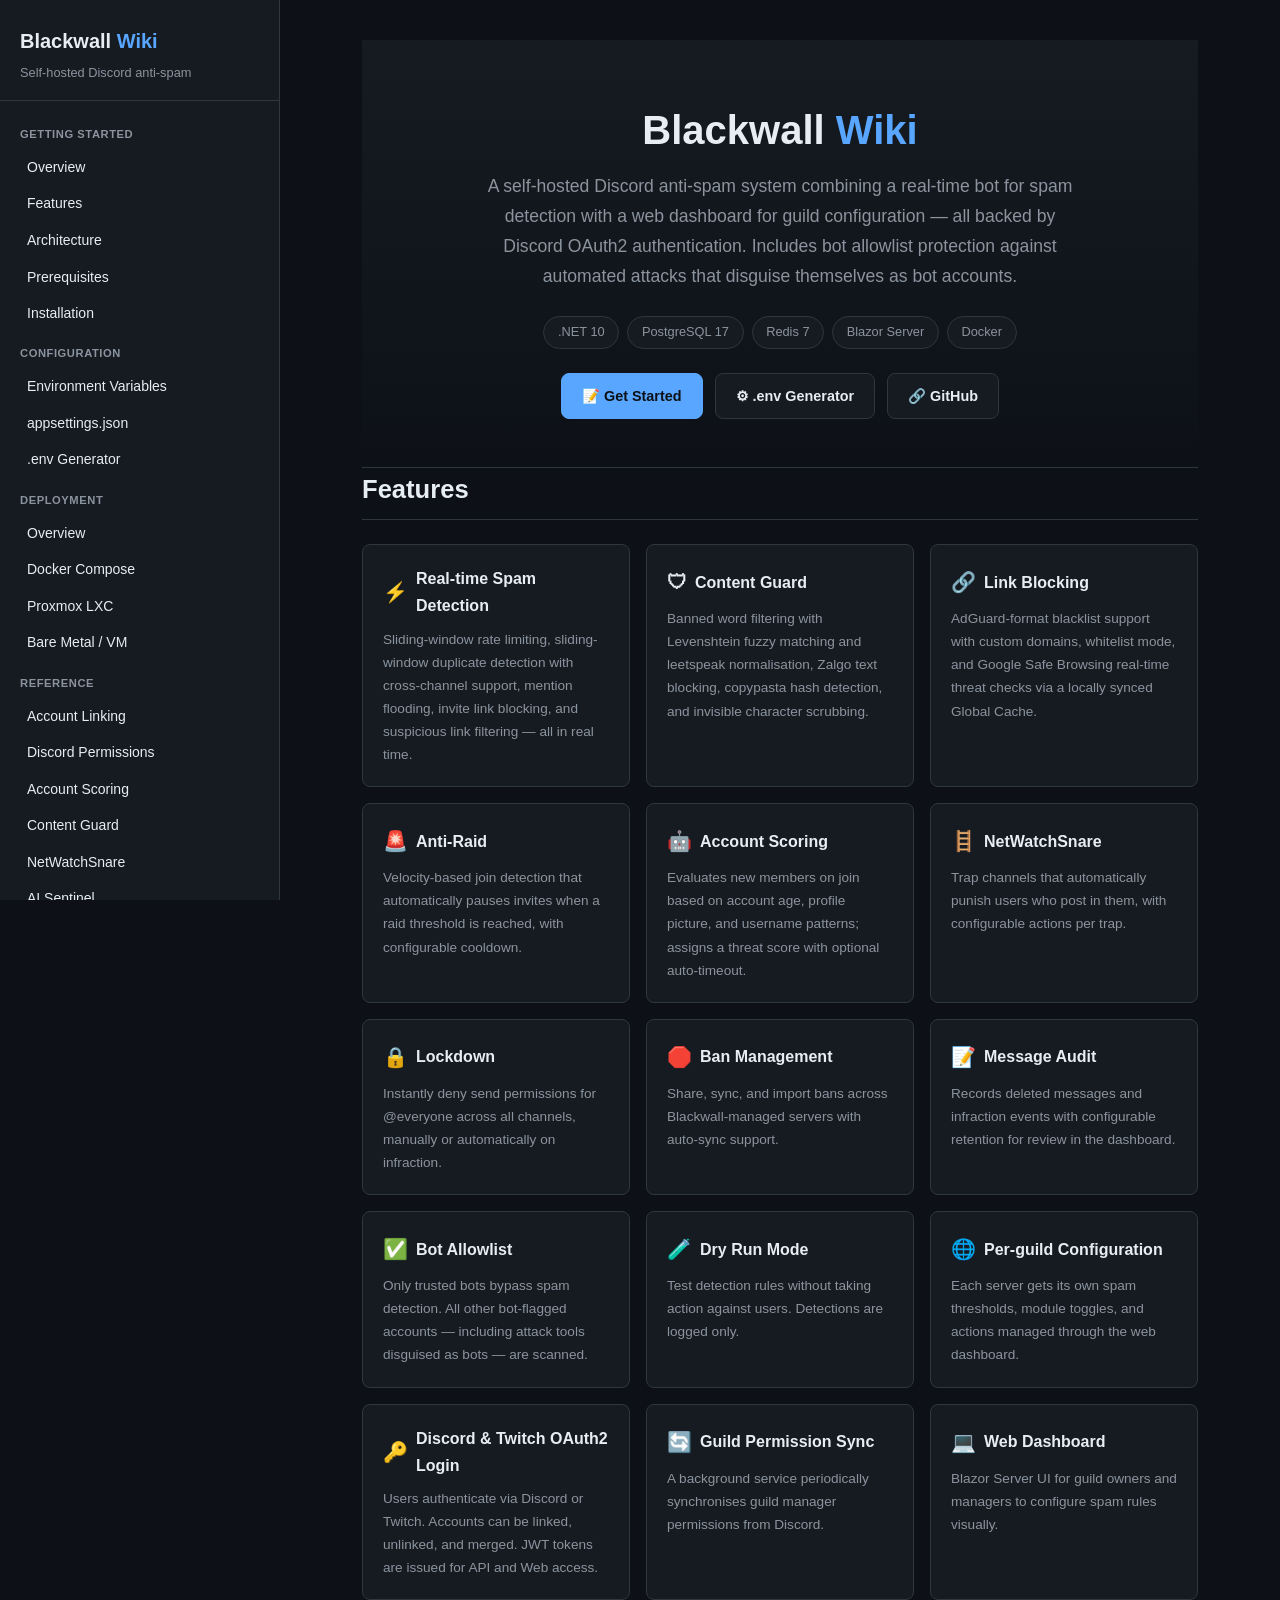
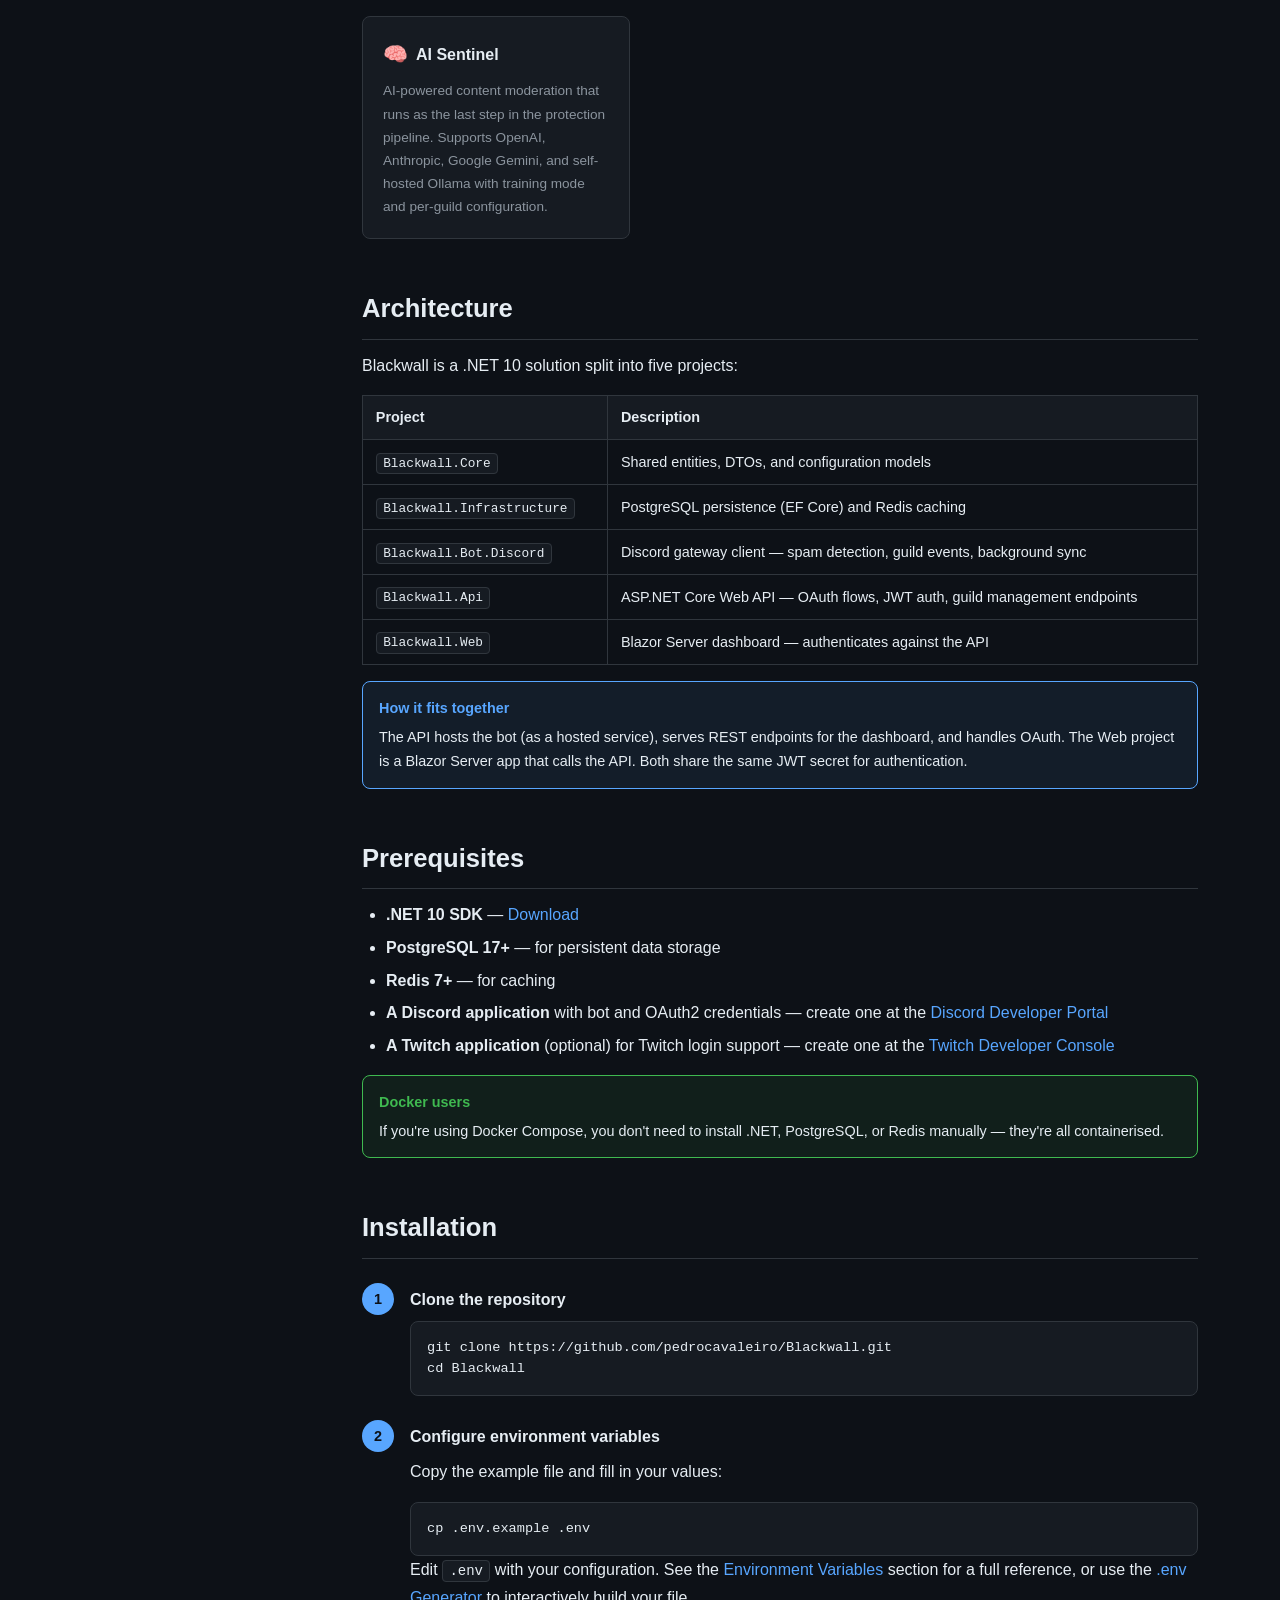
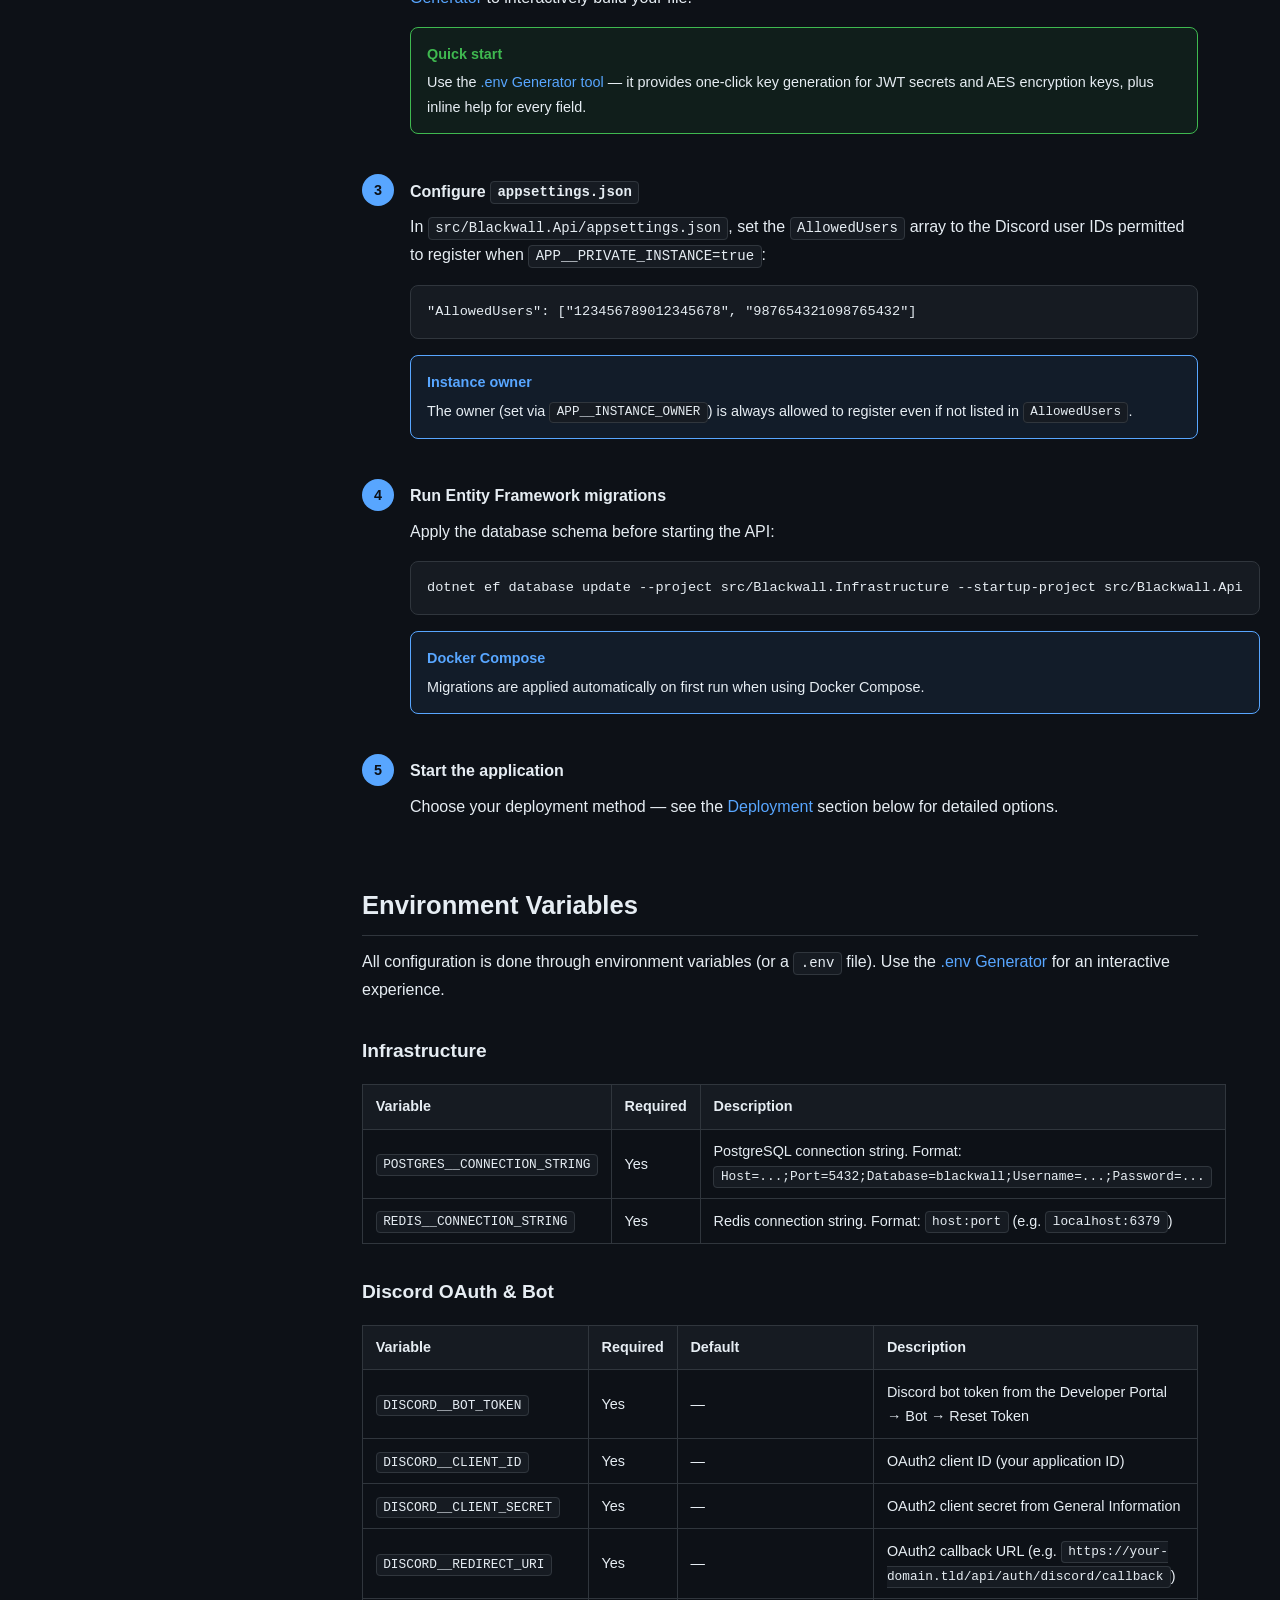
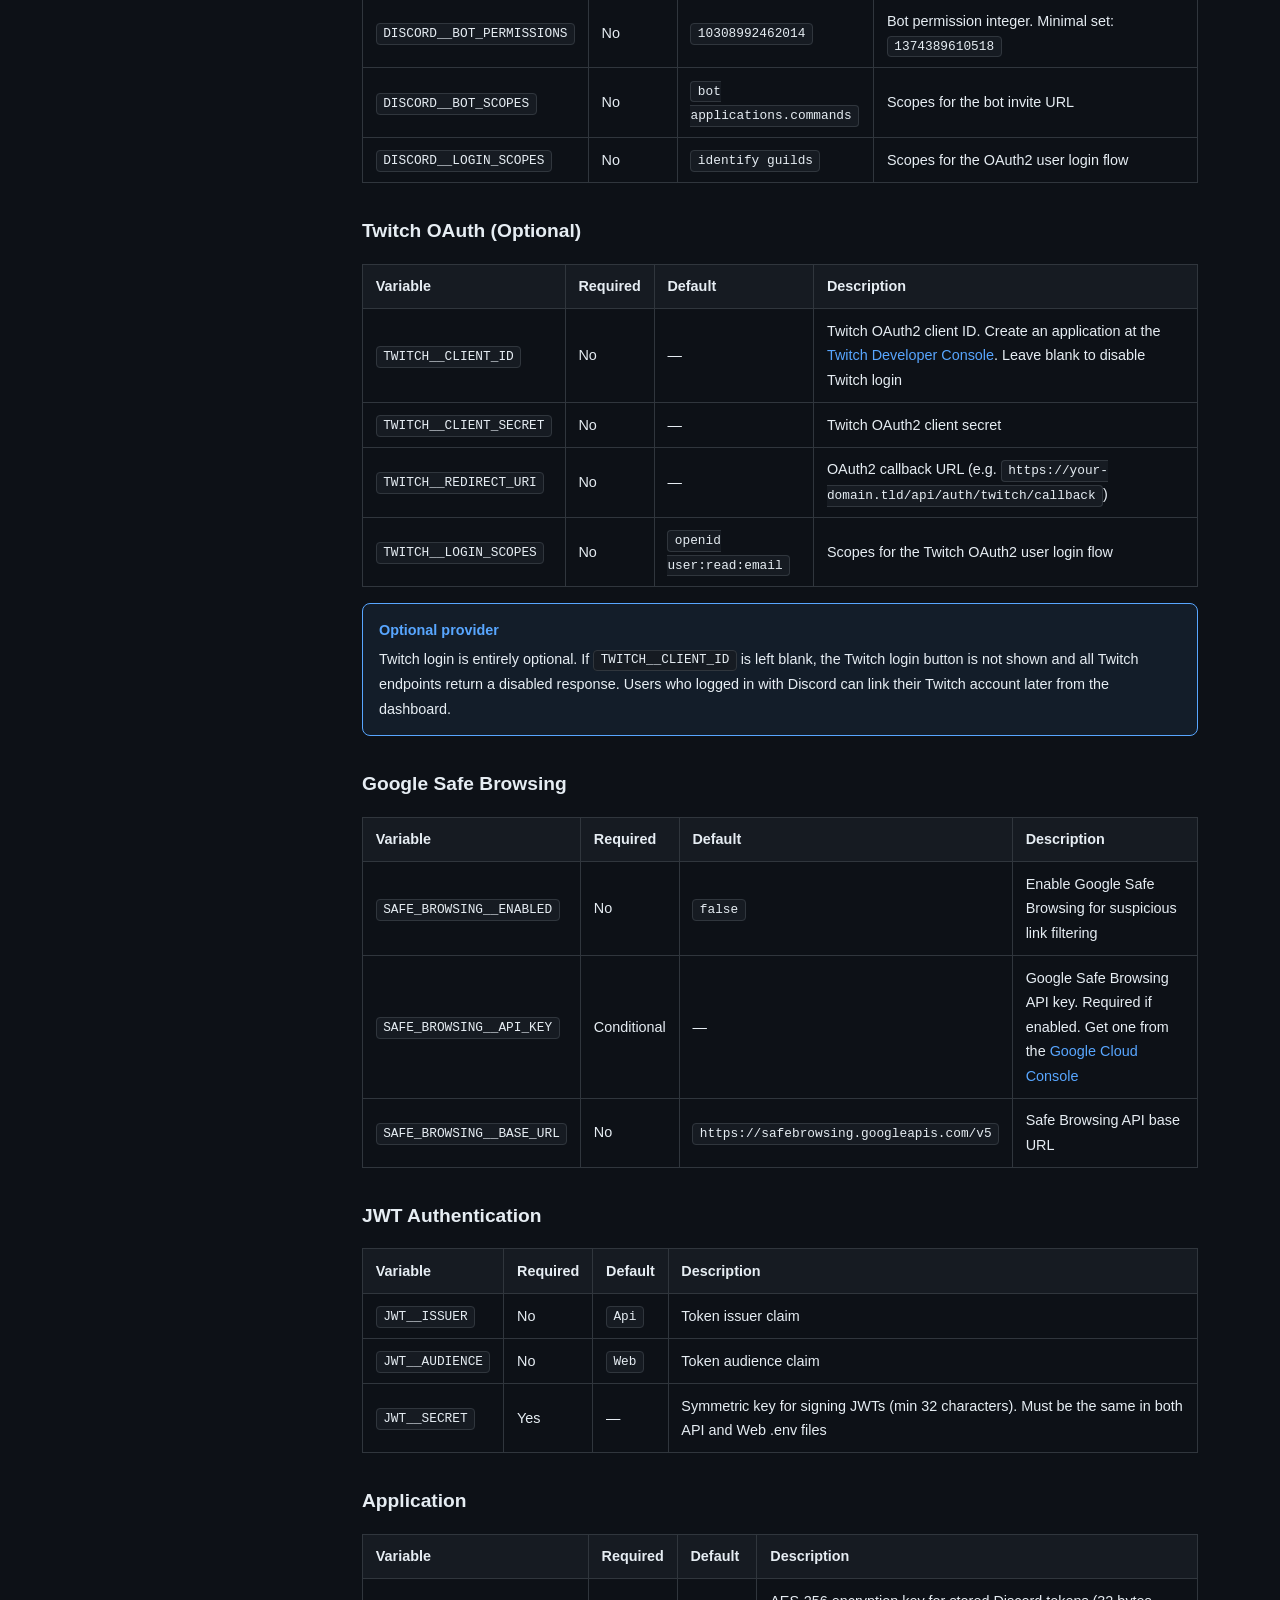
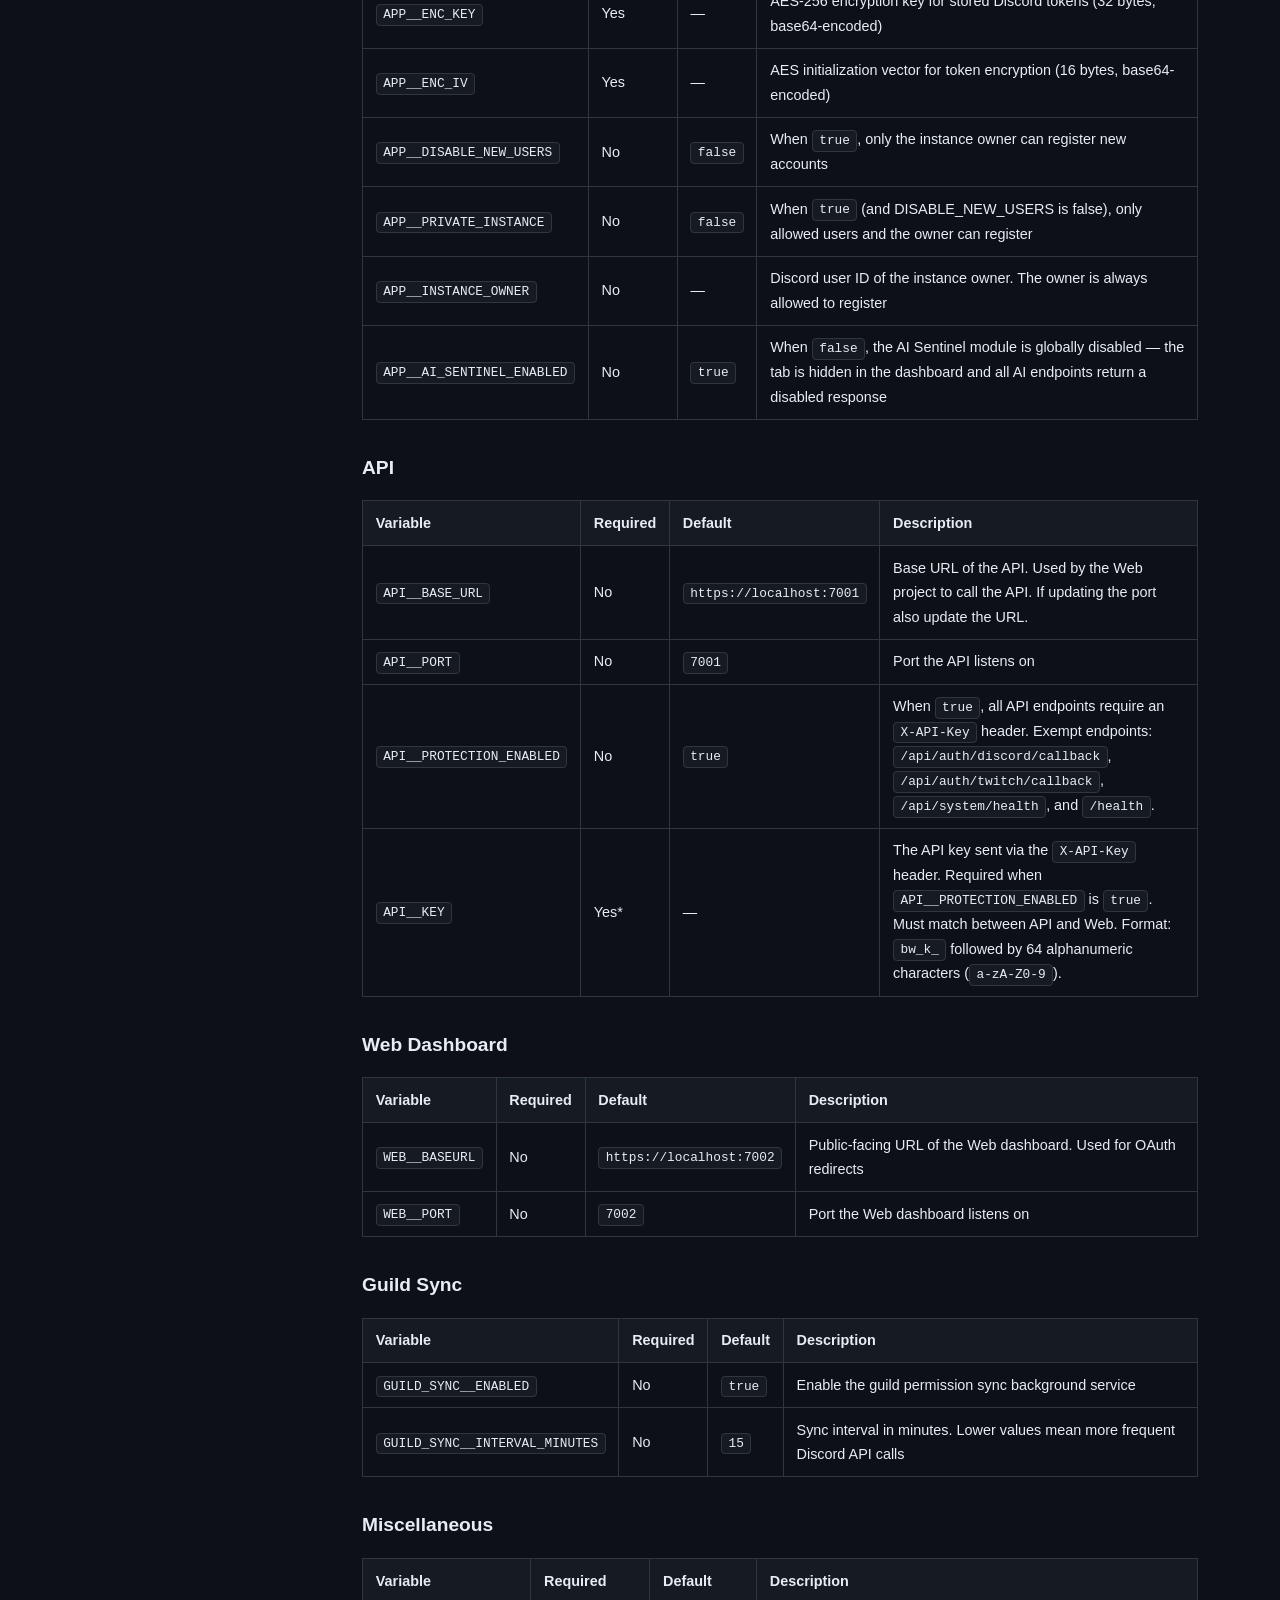
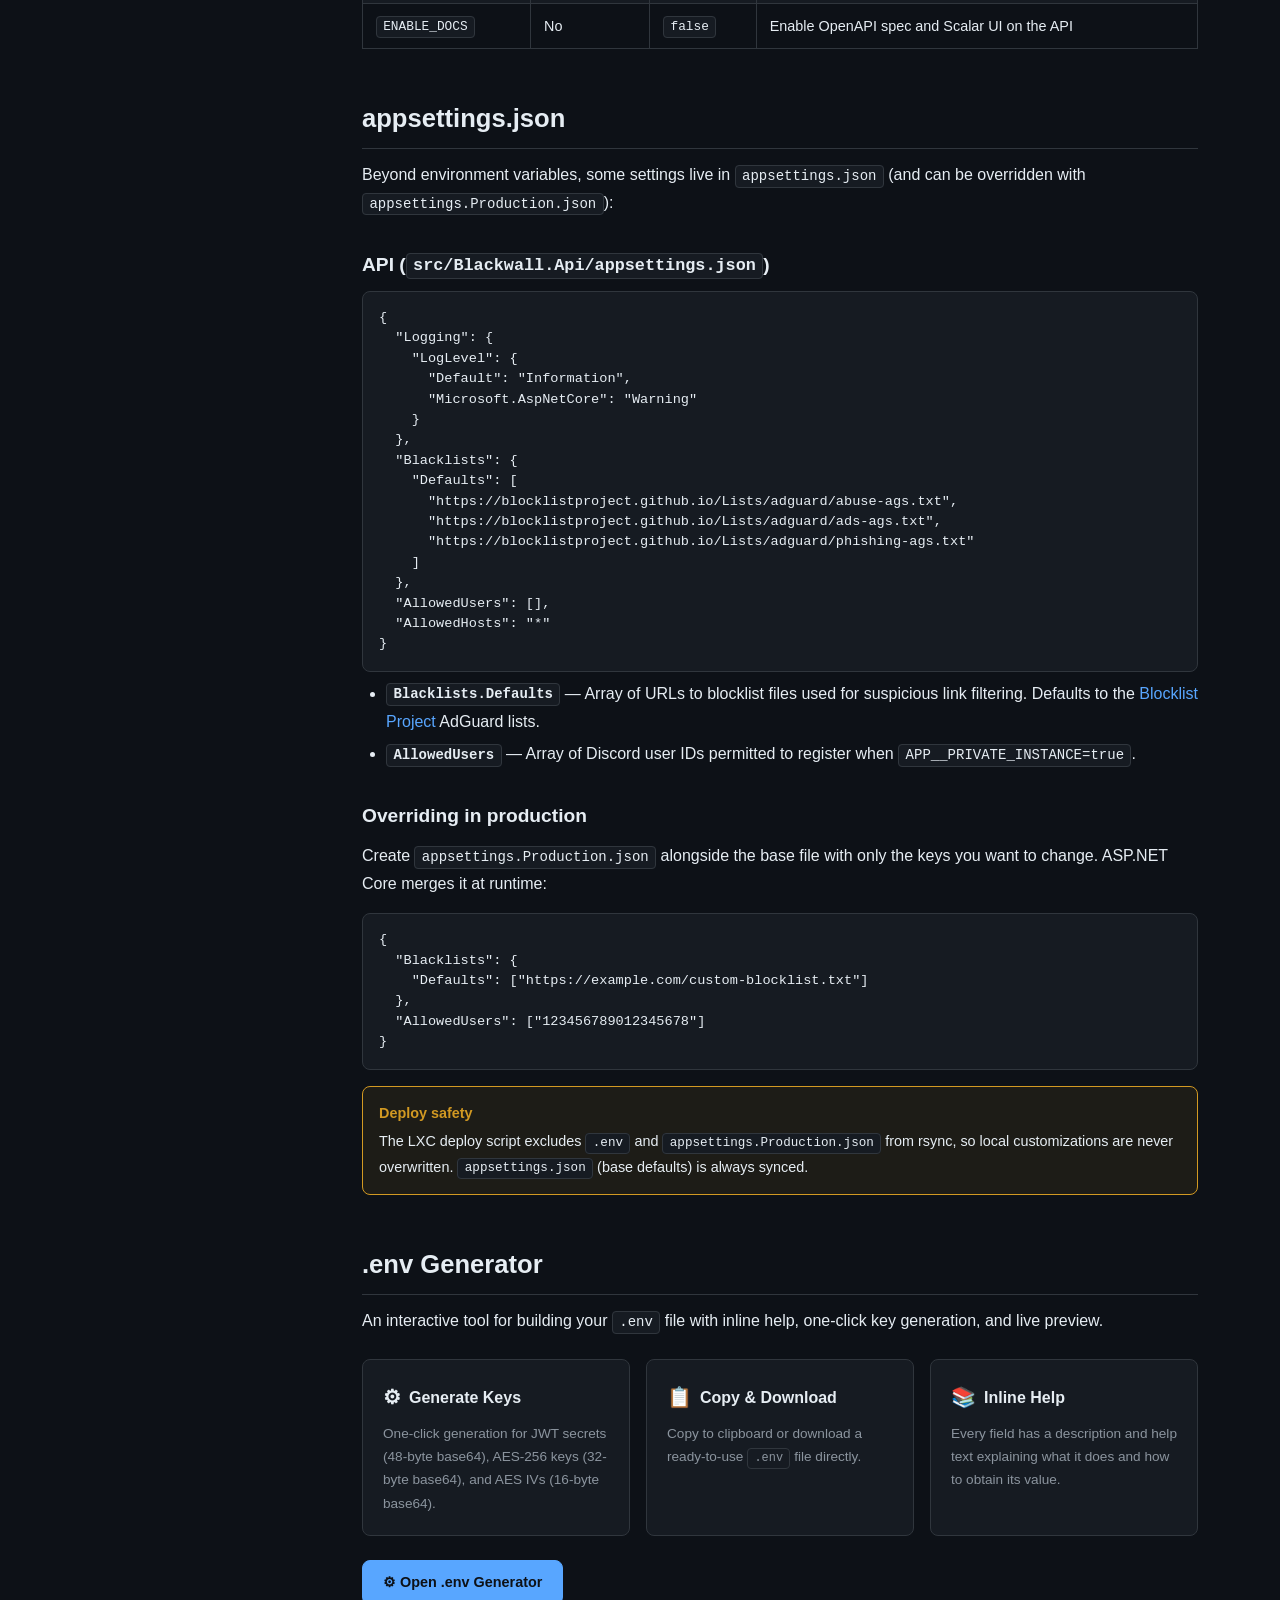
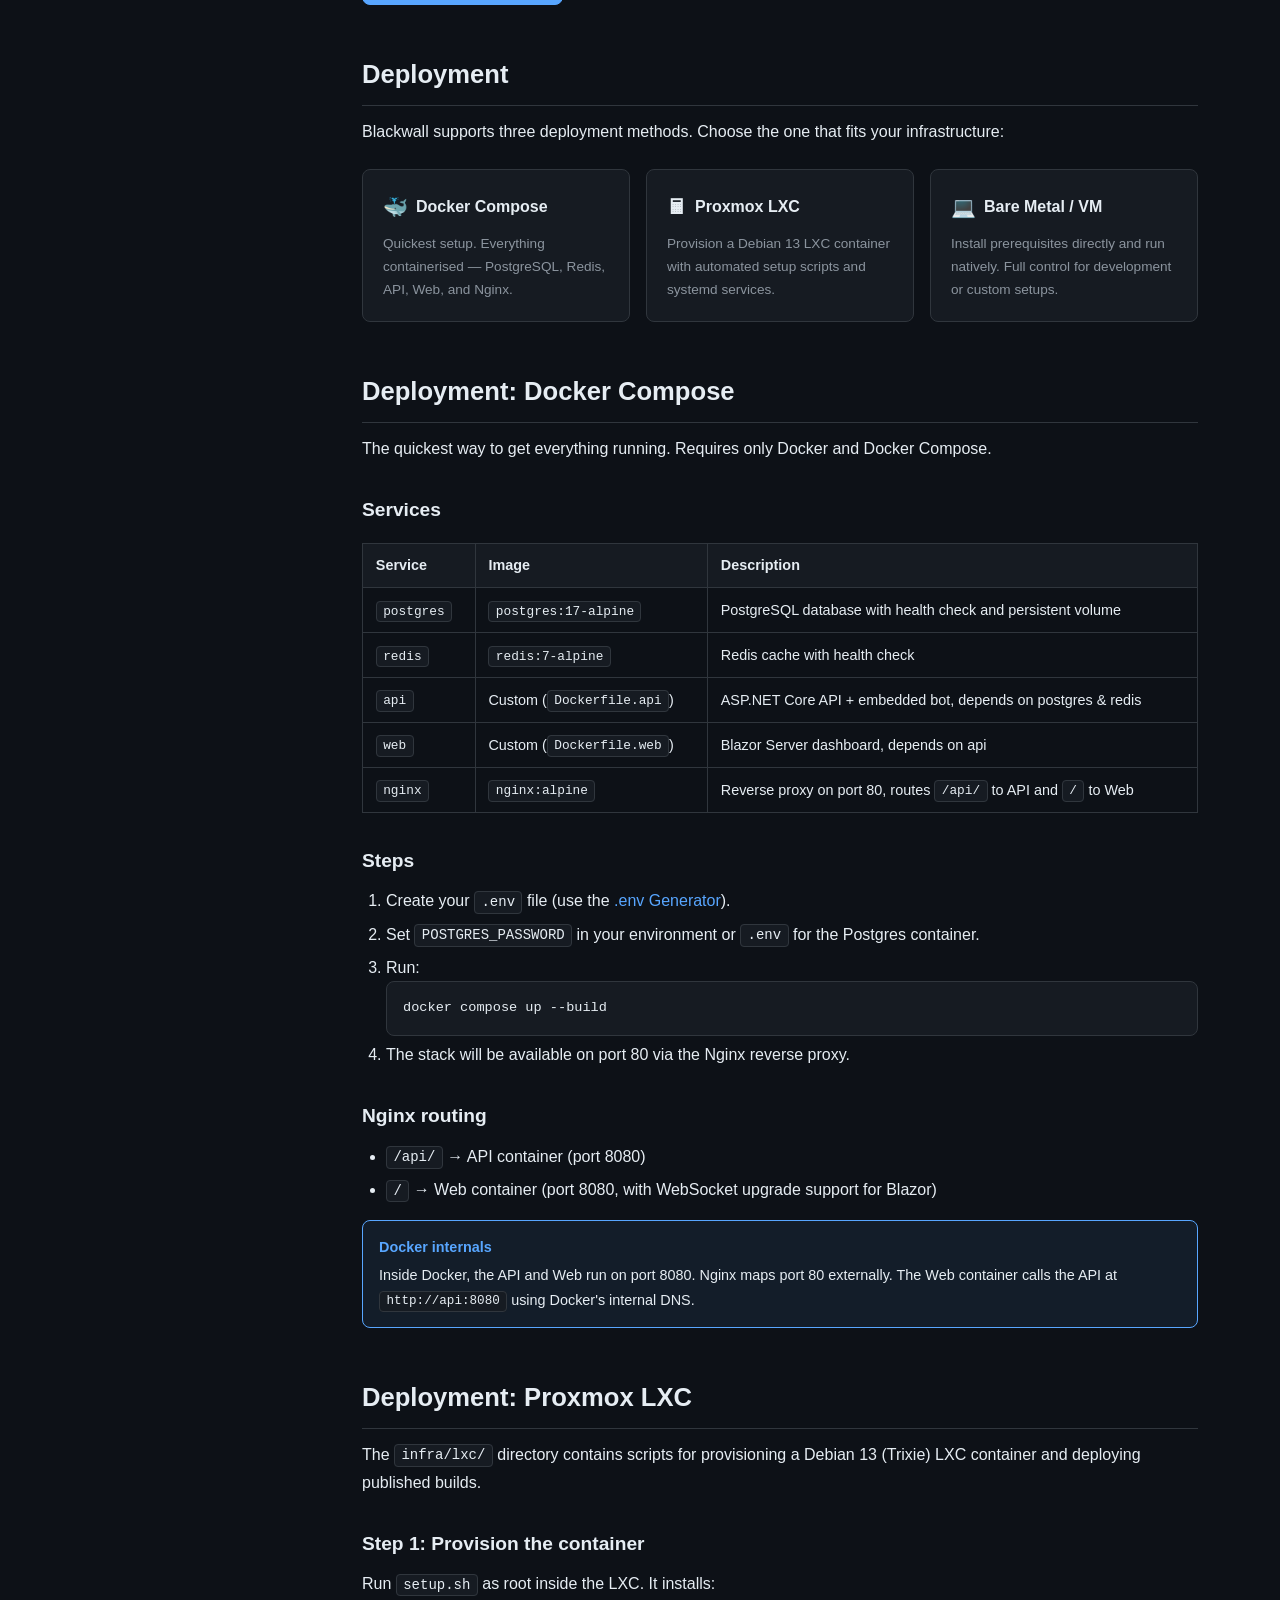
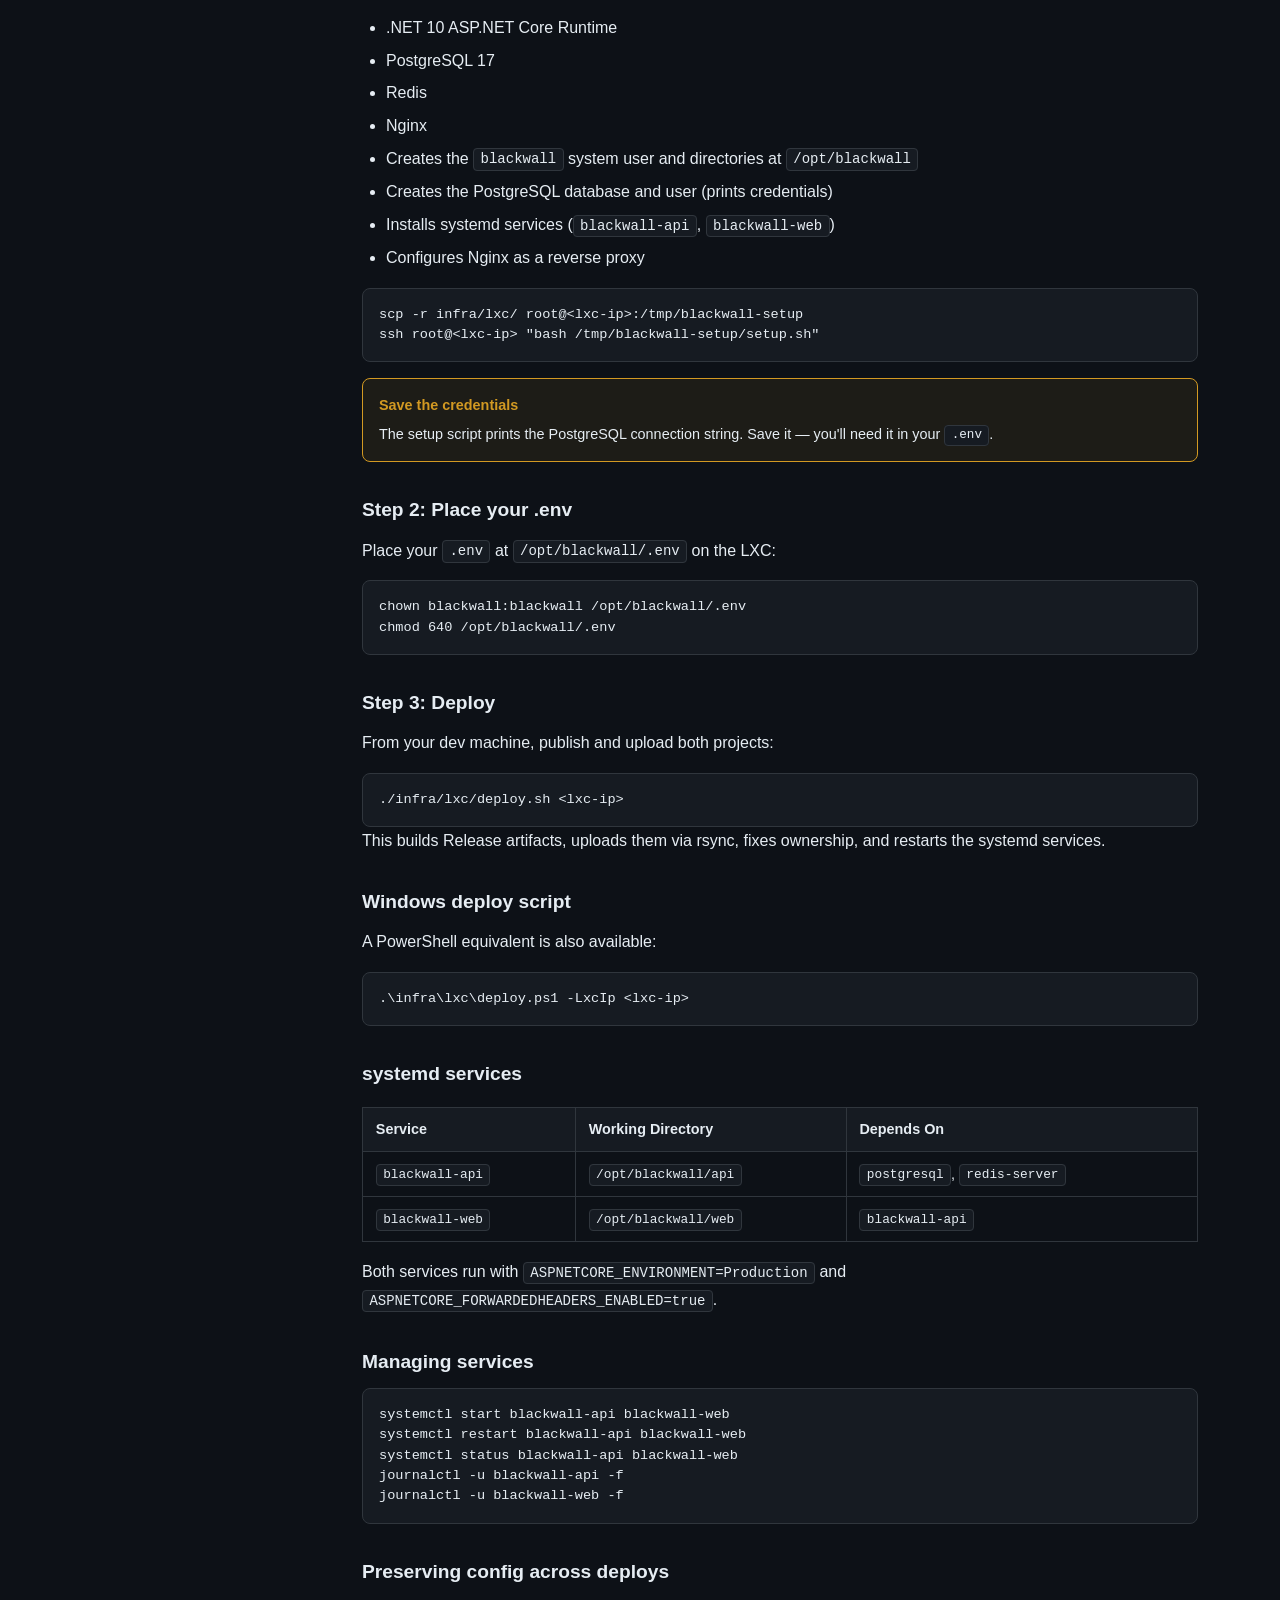
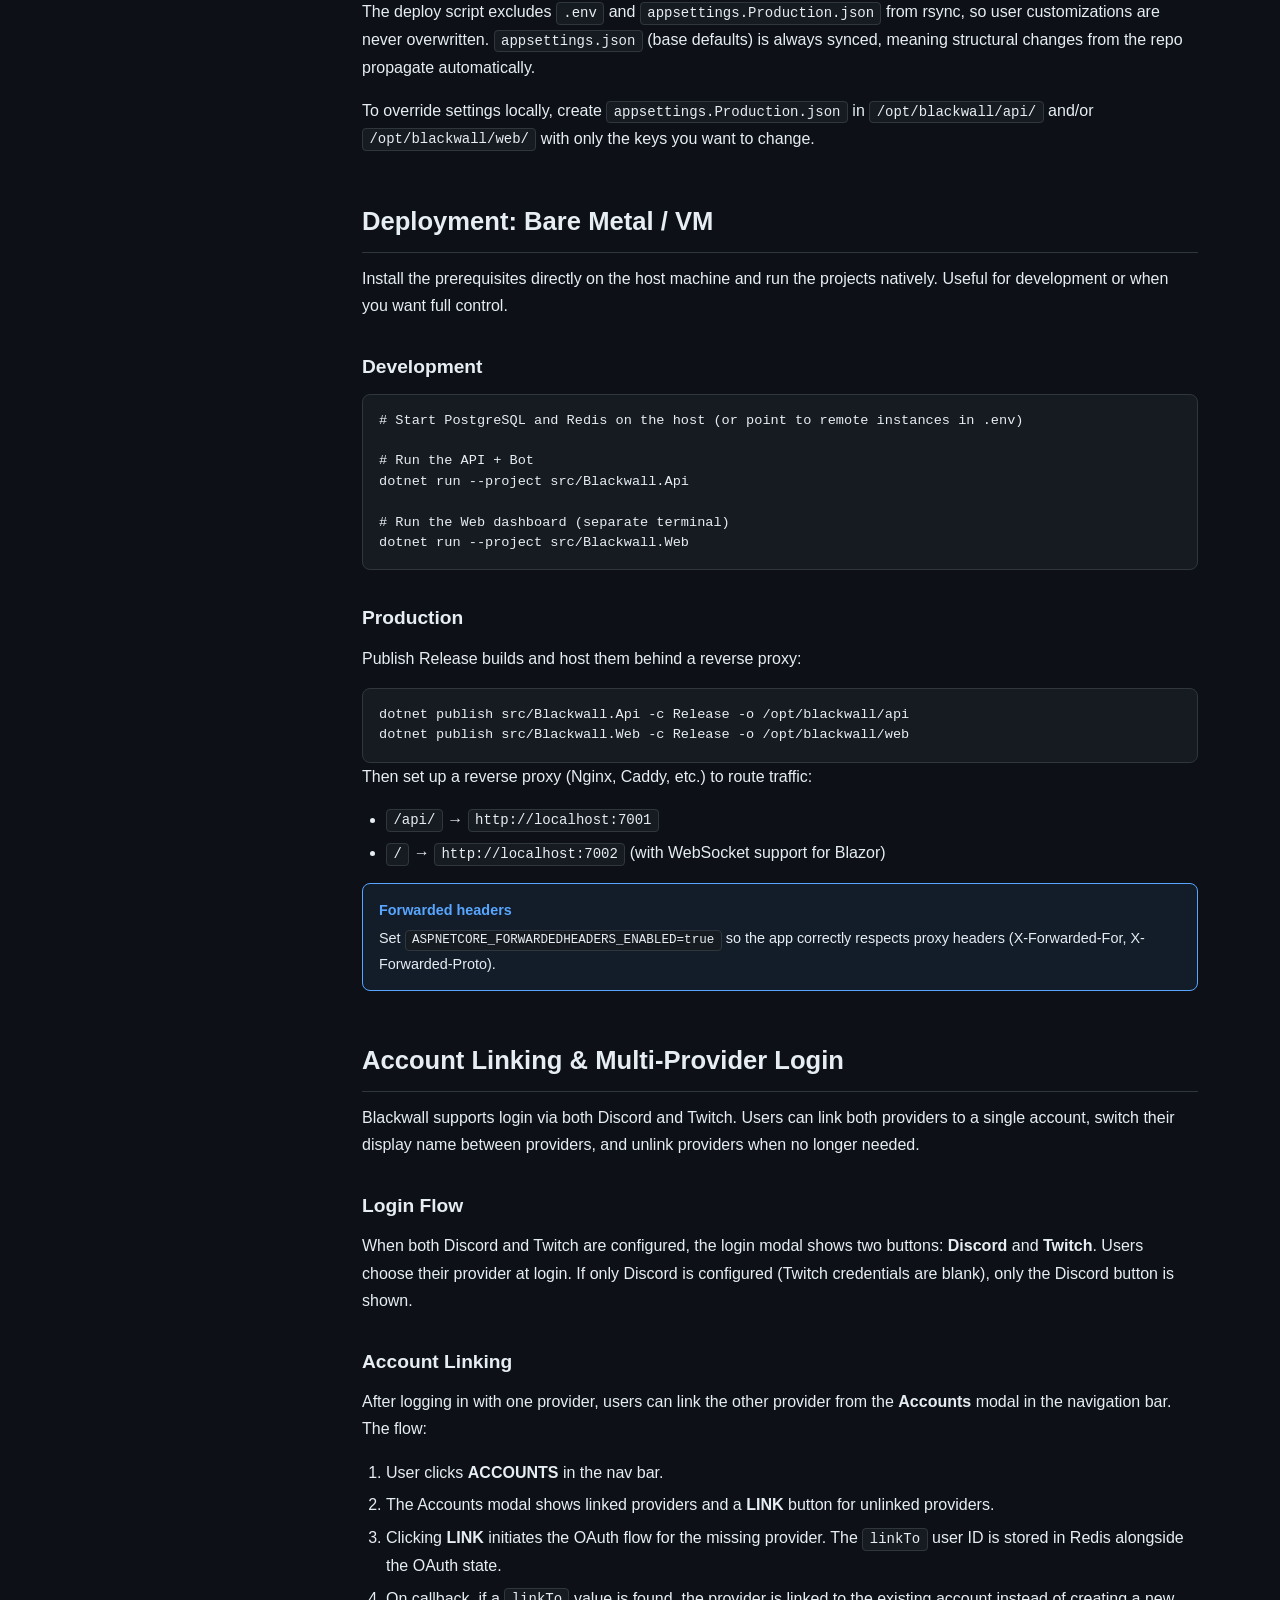
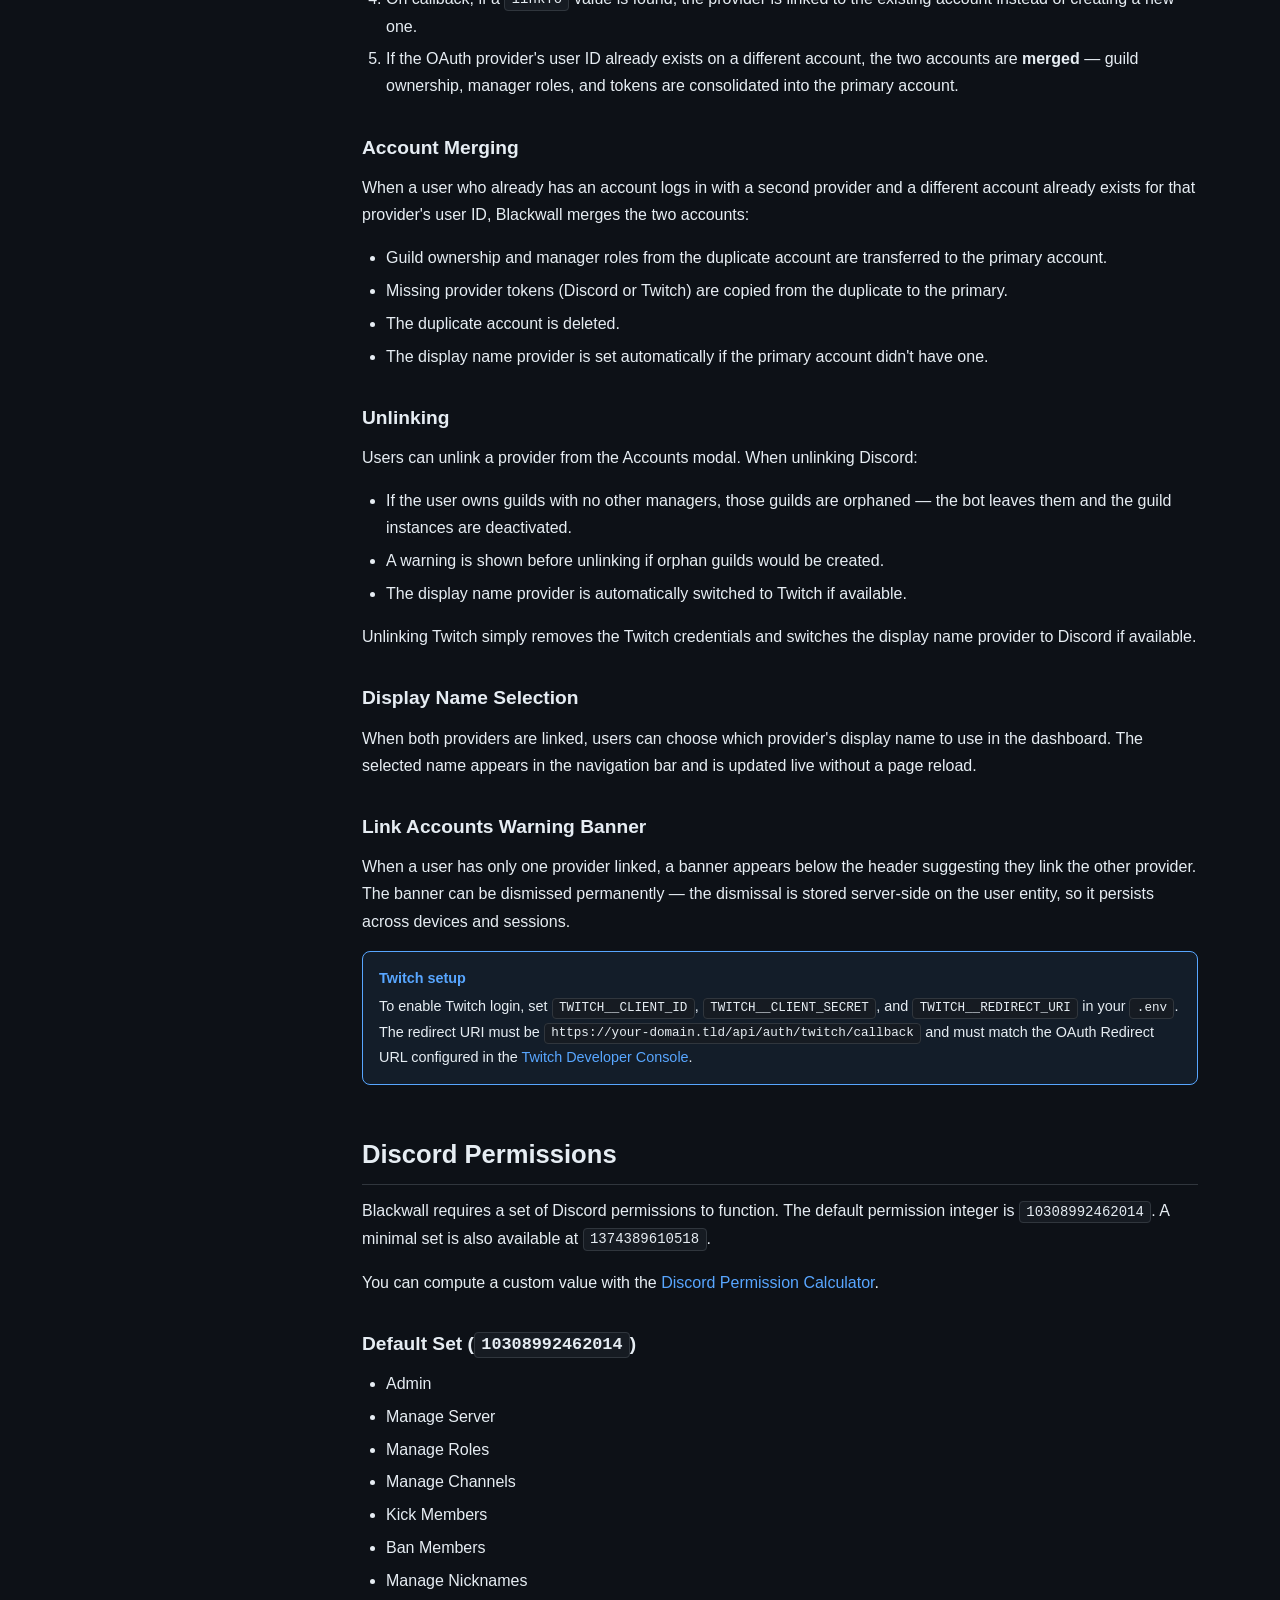
==== commit f9a0a509: "Renames Blackwall.DiscordBot to Blackwall.Bot.Discord" ====
--- a/docs/index.html
+++ b/docs/index.html
@@ -185,7 +185,7 @@
           <tbody>
             <tr><td><code>Blackwall.Core</code></td><td>Shared entities, DTOs, and configuration models</td></tr>
             <tr><td><code>Blackwall.Infrastructure</code></td><td>PostgreSQL persistence (EF Core) and Redis caching</td></tr>
-            <tr><td><code>Blackwall.DiscordBot</code></td><td>Discord gateway client &mdash; spam detection, guild events, background sync</td></tr>
+            <tr><td><code>Blackwall.Bot.Discord</code></td><td>Discord gateway client &mdash; spam detection, guild events, background sync</td></tr>
             <tr><td><code>Blackwall.Api</code></td><td>ASP.NET Core Web API &mdash; OAuth flows, JWT auth, guild management endpoints</td></tr>
             <tr><td><code>Blackwall.Web</code></td><td>Blazor Server dashboard &mdash; authenticates against the API</td></tr>
           </tbody>
@@ -1372,7 +1372,7 @@
         <pre><code>Blackwall/
 ├── src/
 │   ├── Blackwall.Api/              # Web API + Discord bot host
-│   ├── Blackwall.DiscordBot/        # Discord bot worker, handlers, background services
+│   ├── Blackwall.Bot.Discord/        # Discord bot worker, handlers, background services
 │   ├── Blackwall.Core/             # Entities, DTOs, configuration
 │   ├── Blackwall.Infrastructure/   # EF Core DbContext, Redis cache
 │   └── Blackwall.Web/              # Blazor Server dashboard
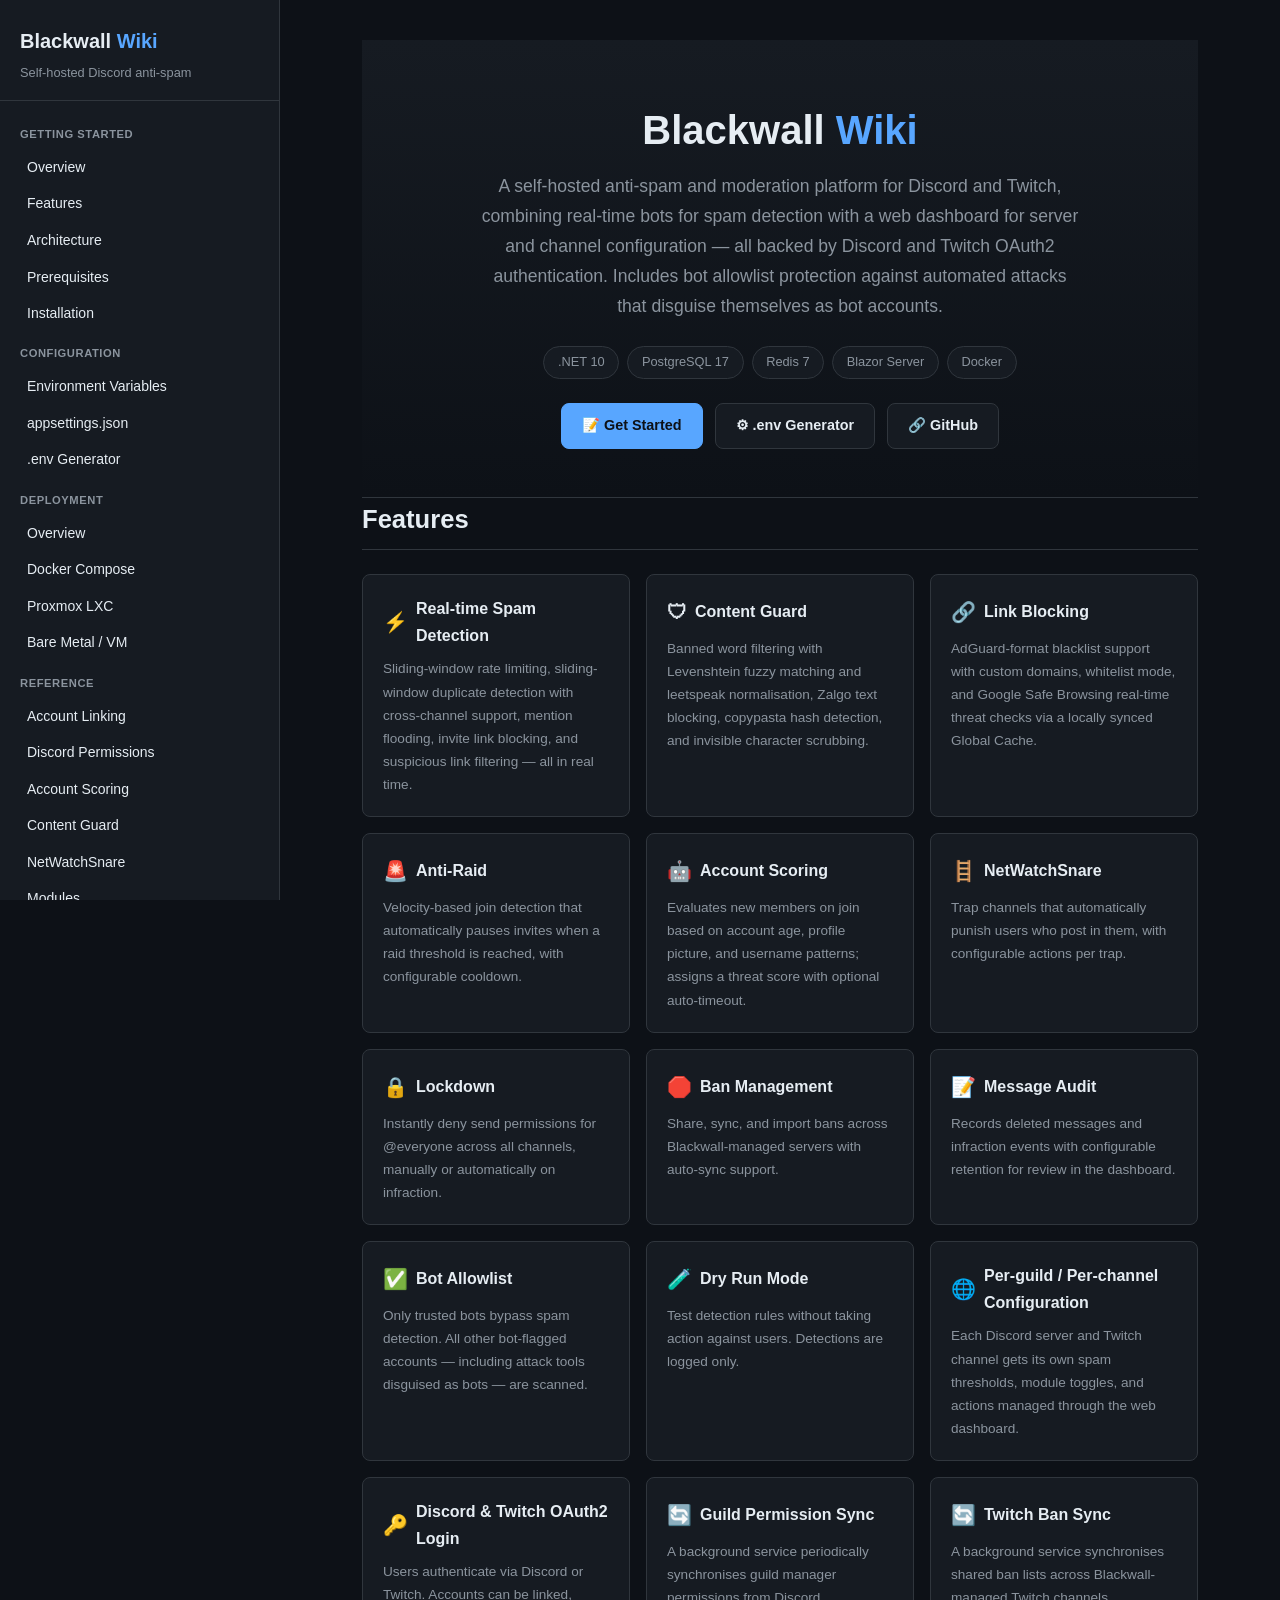
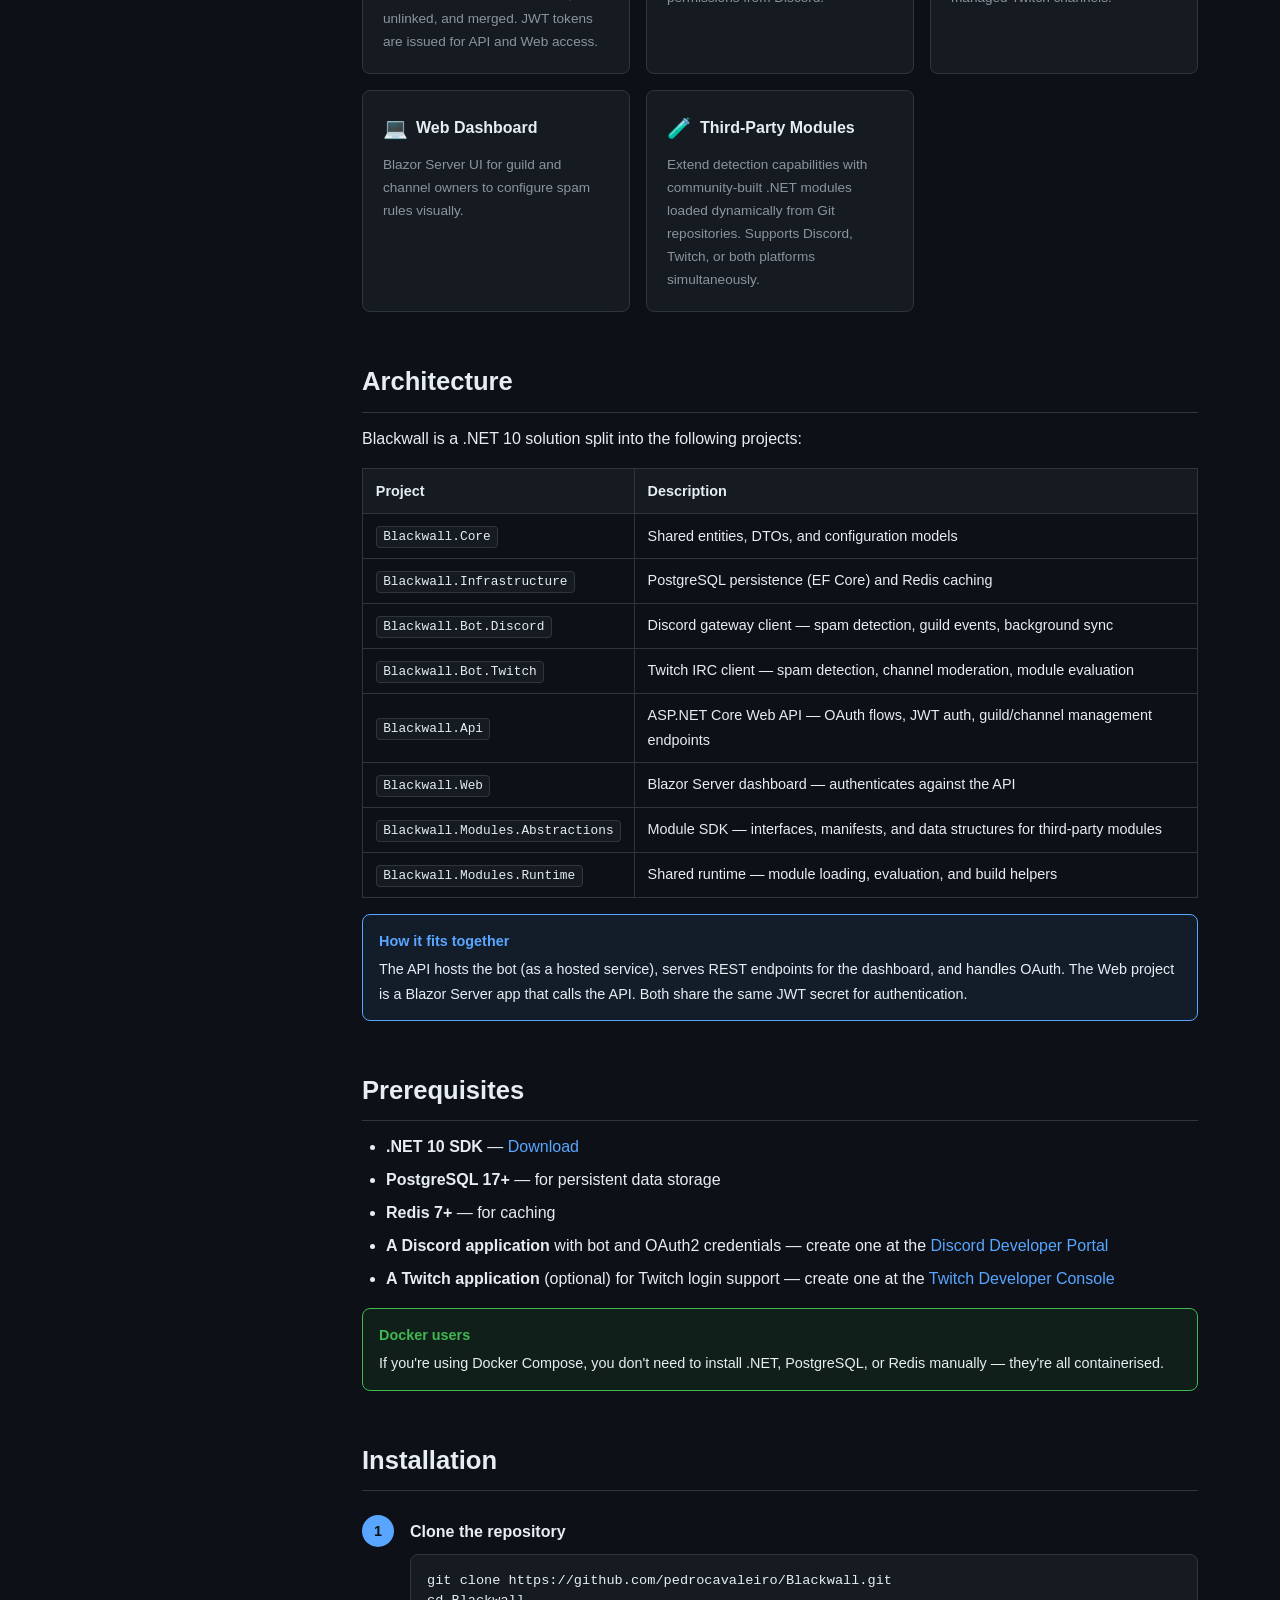
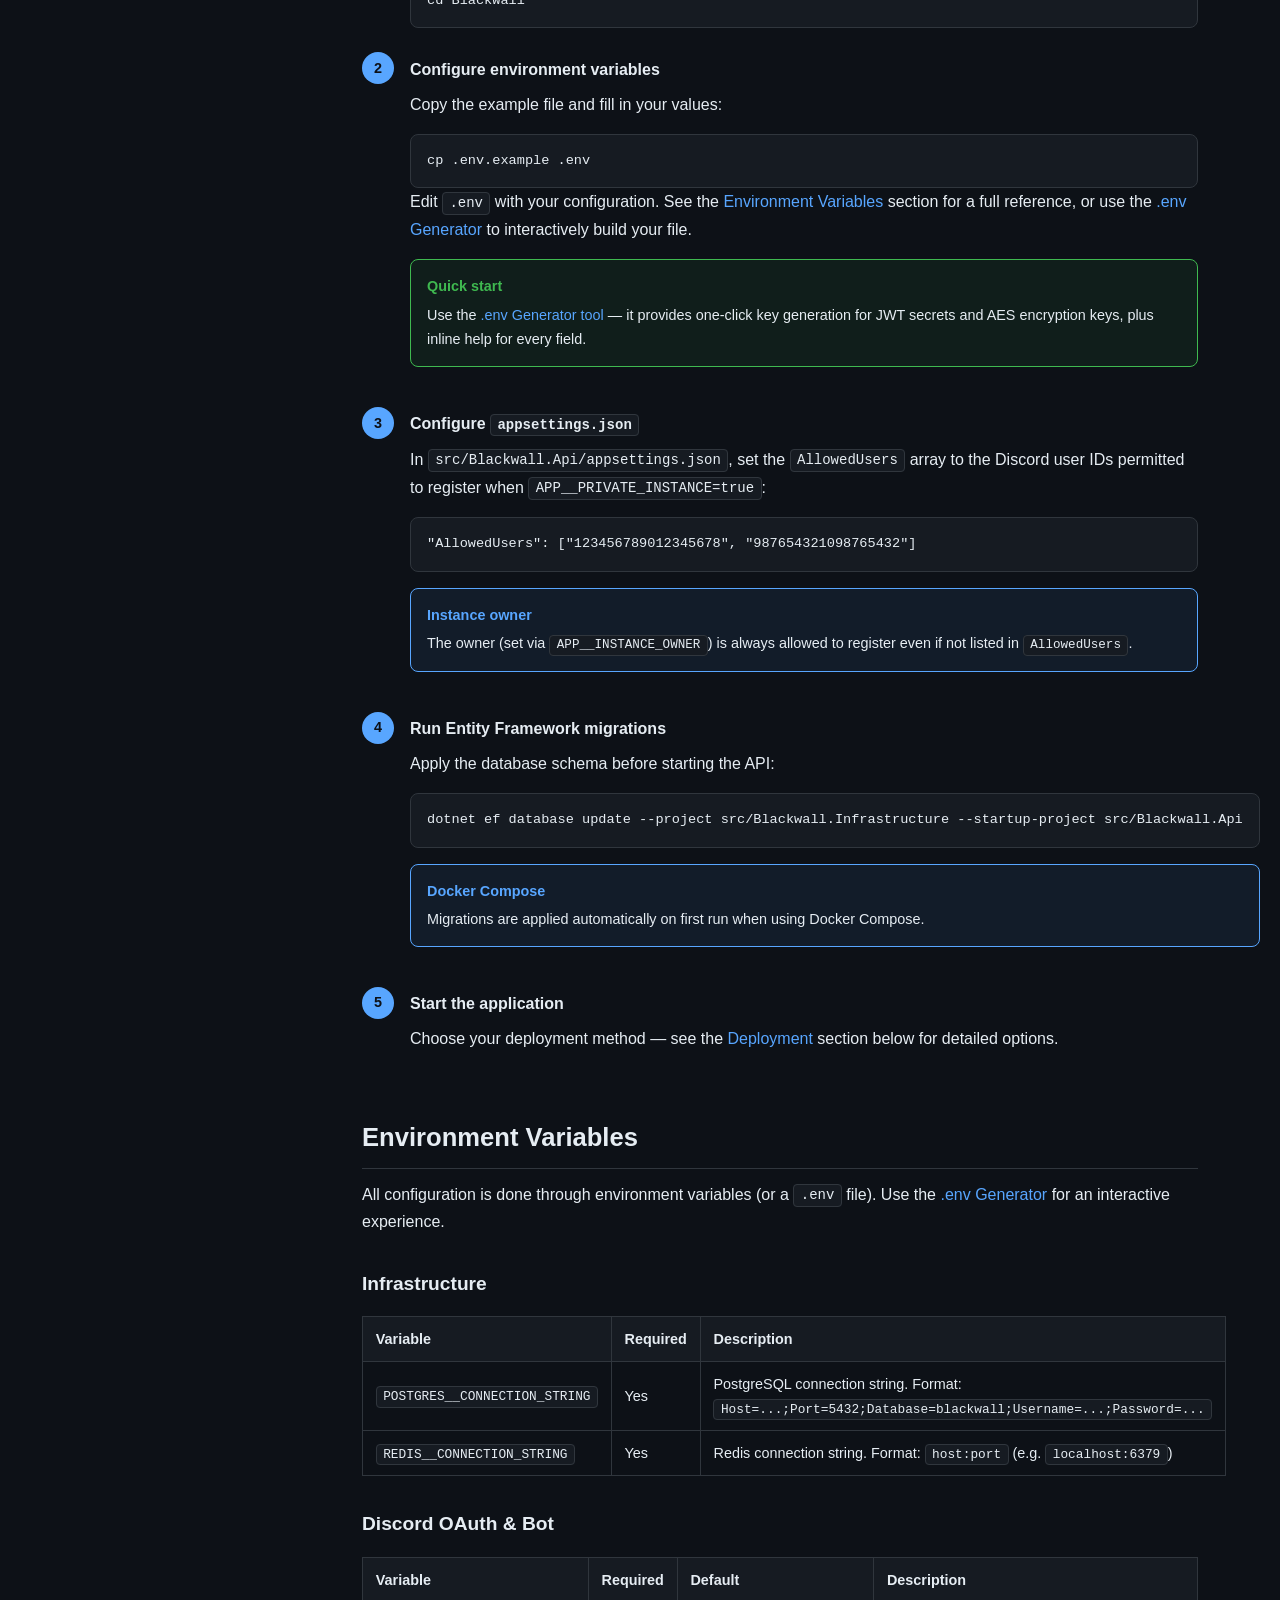
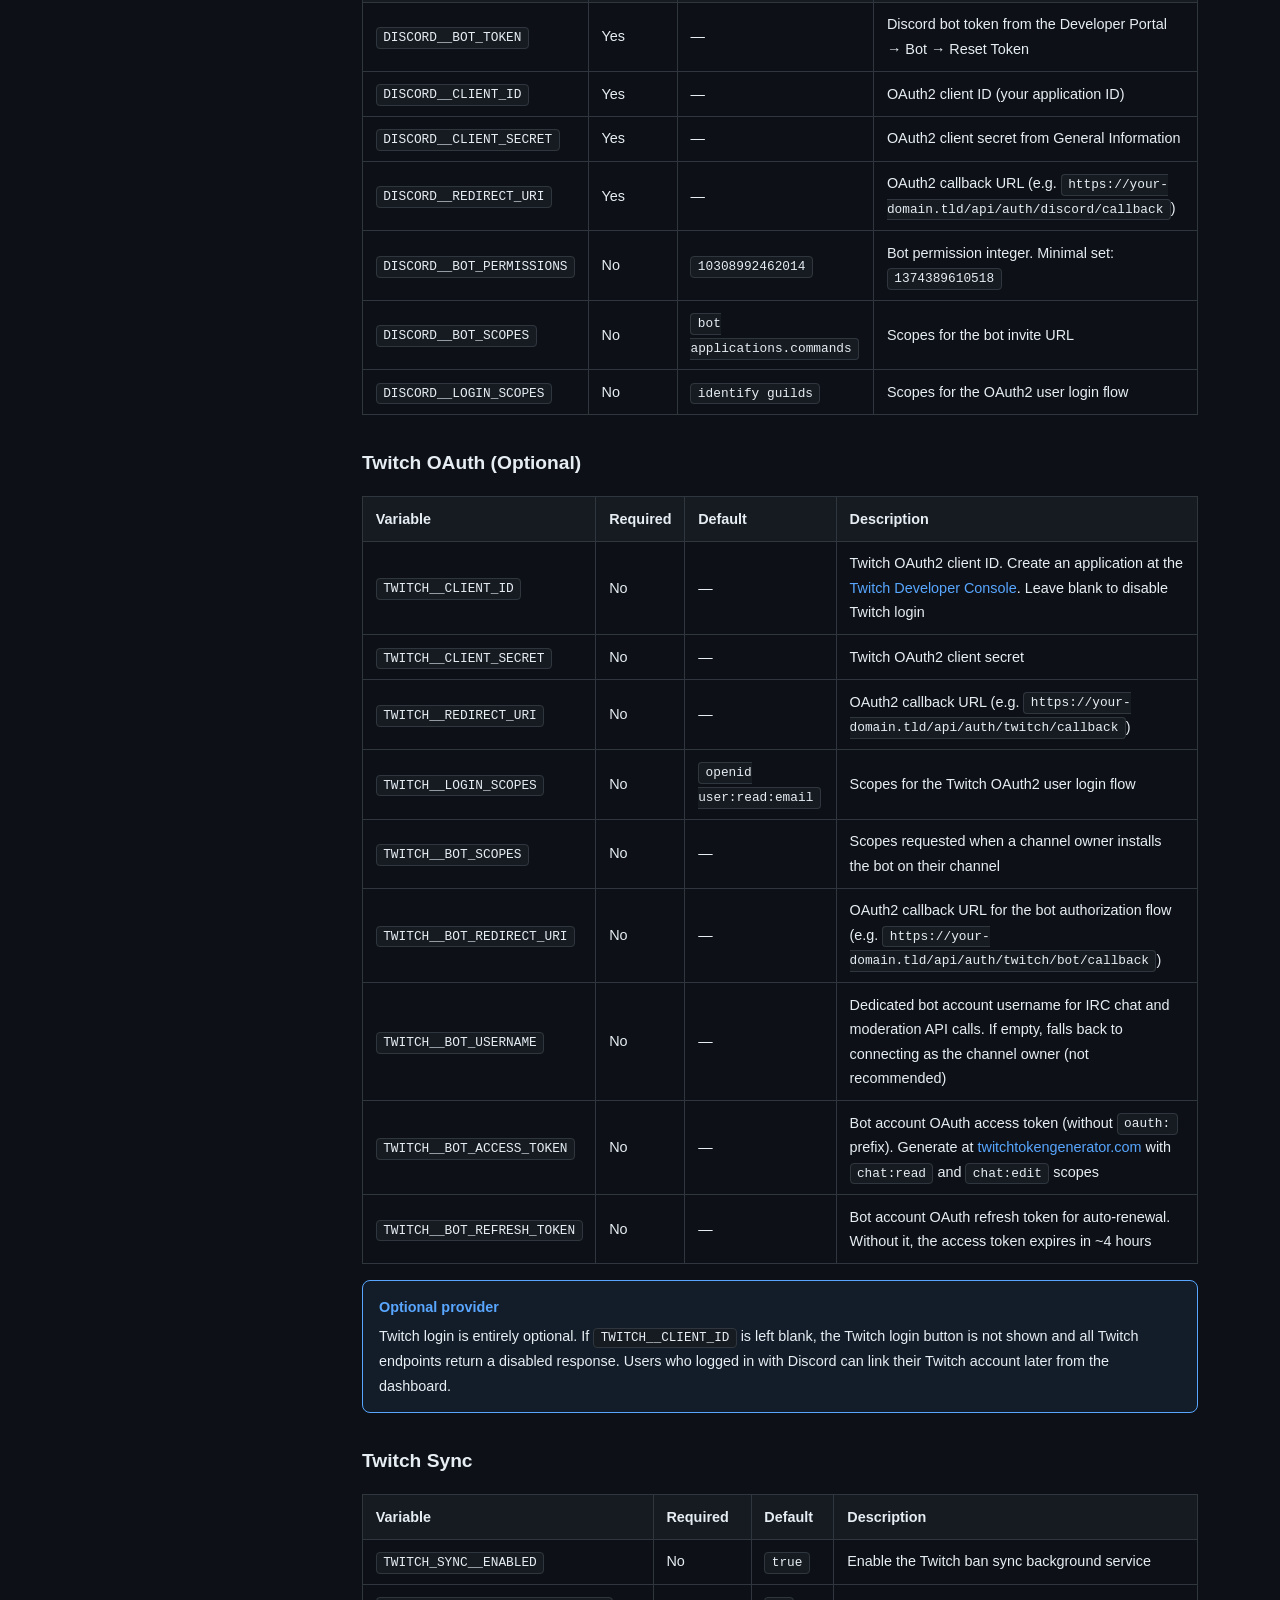
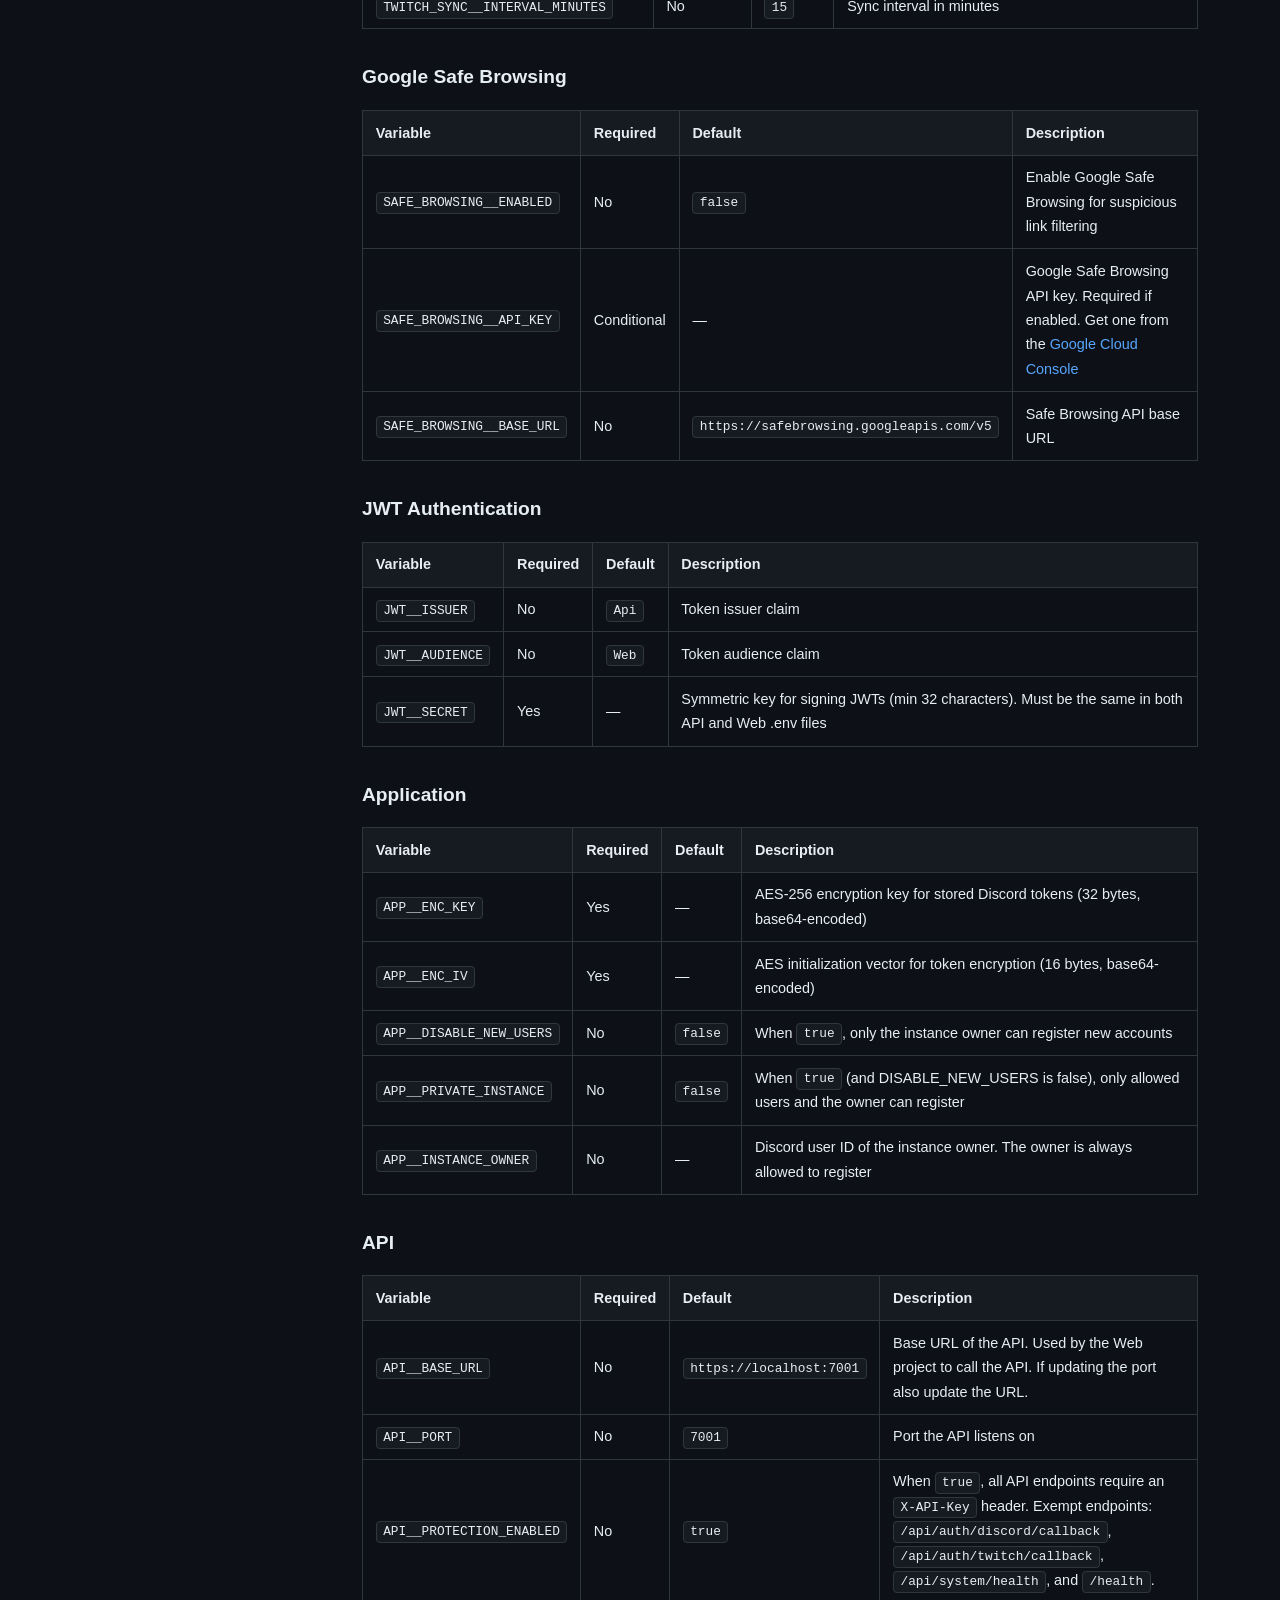
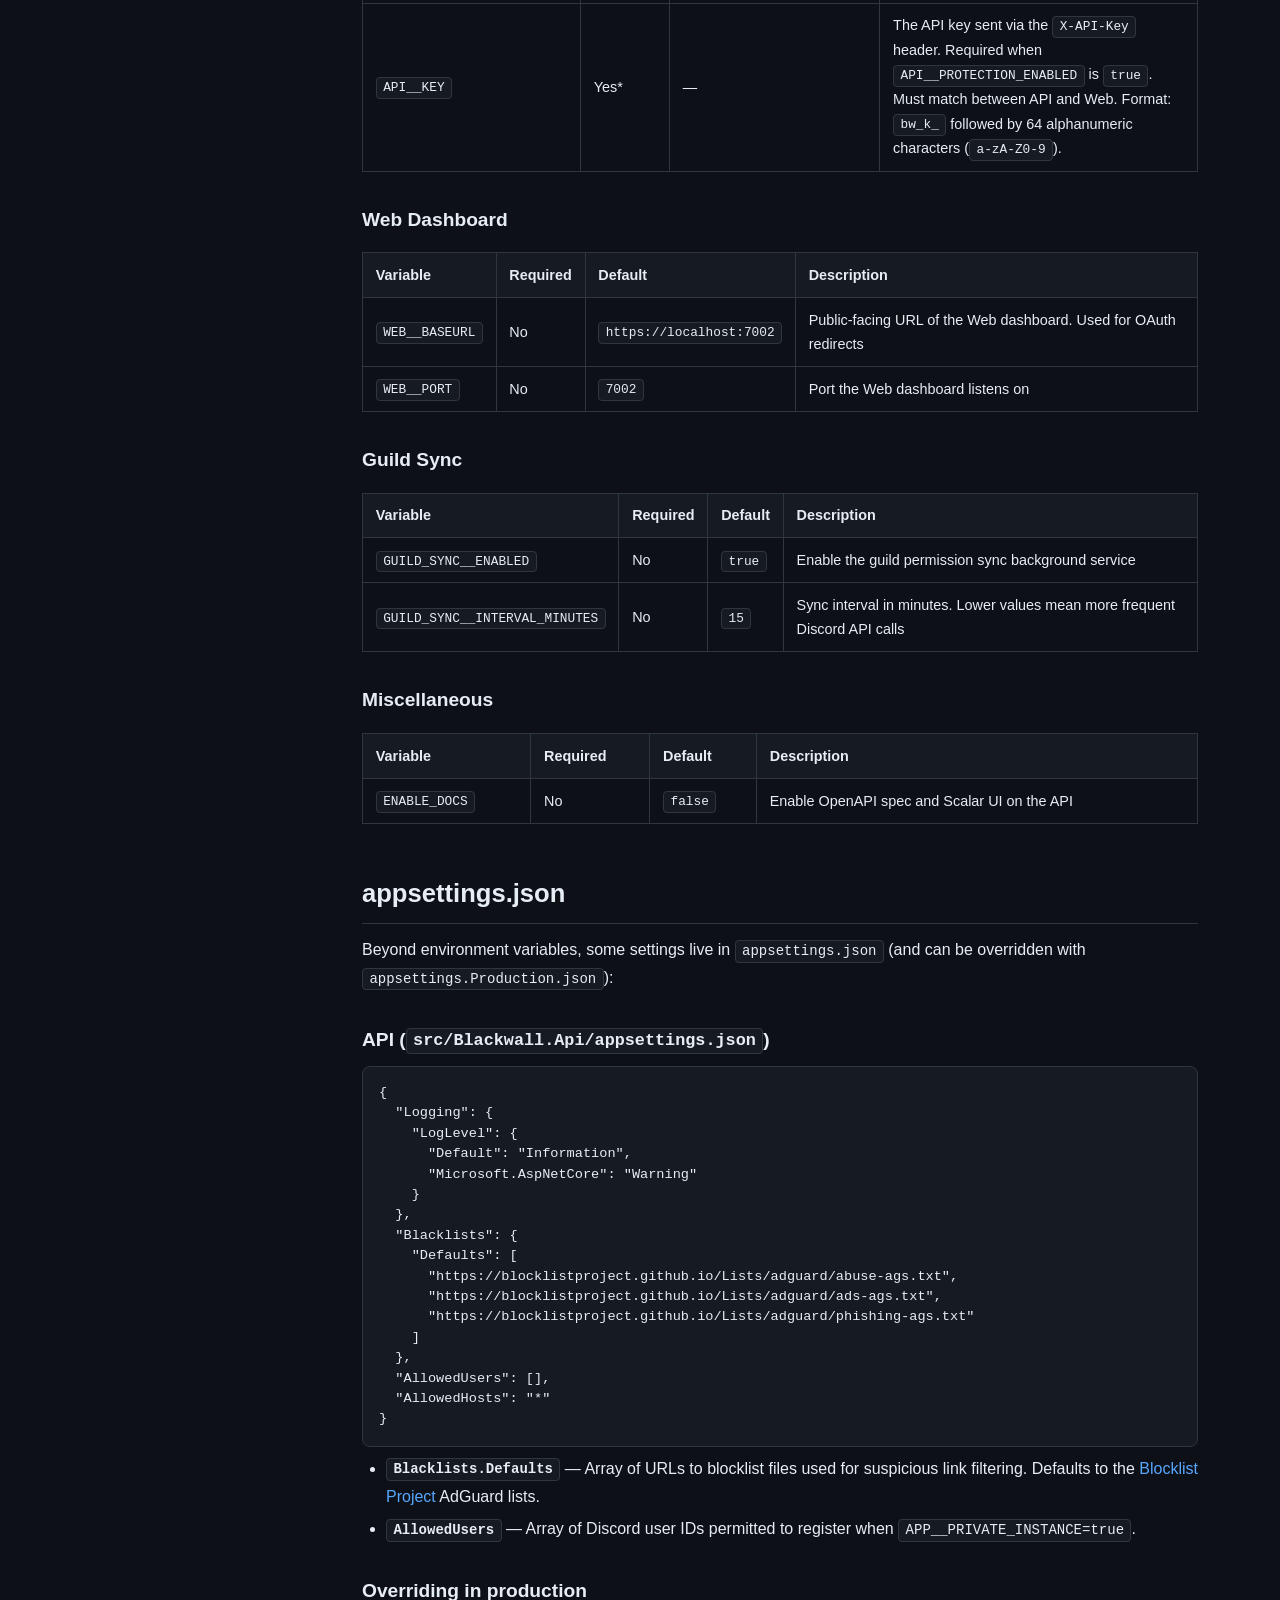
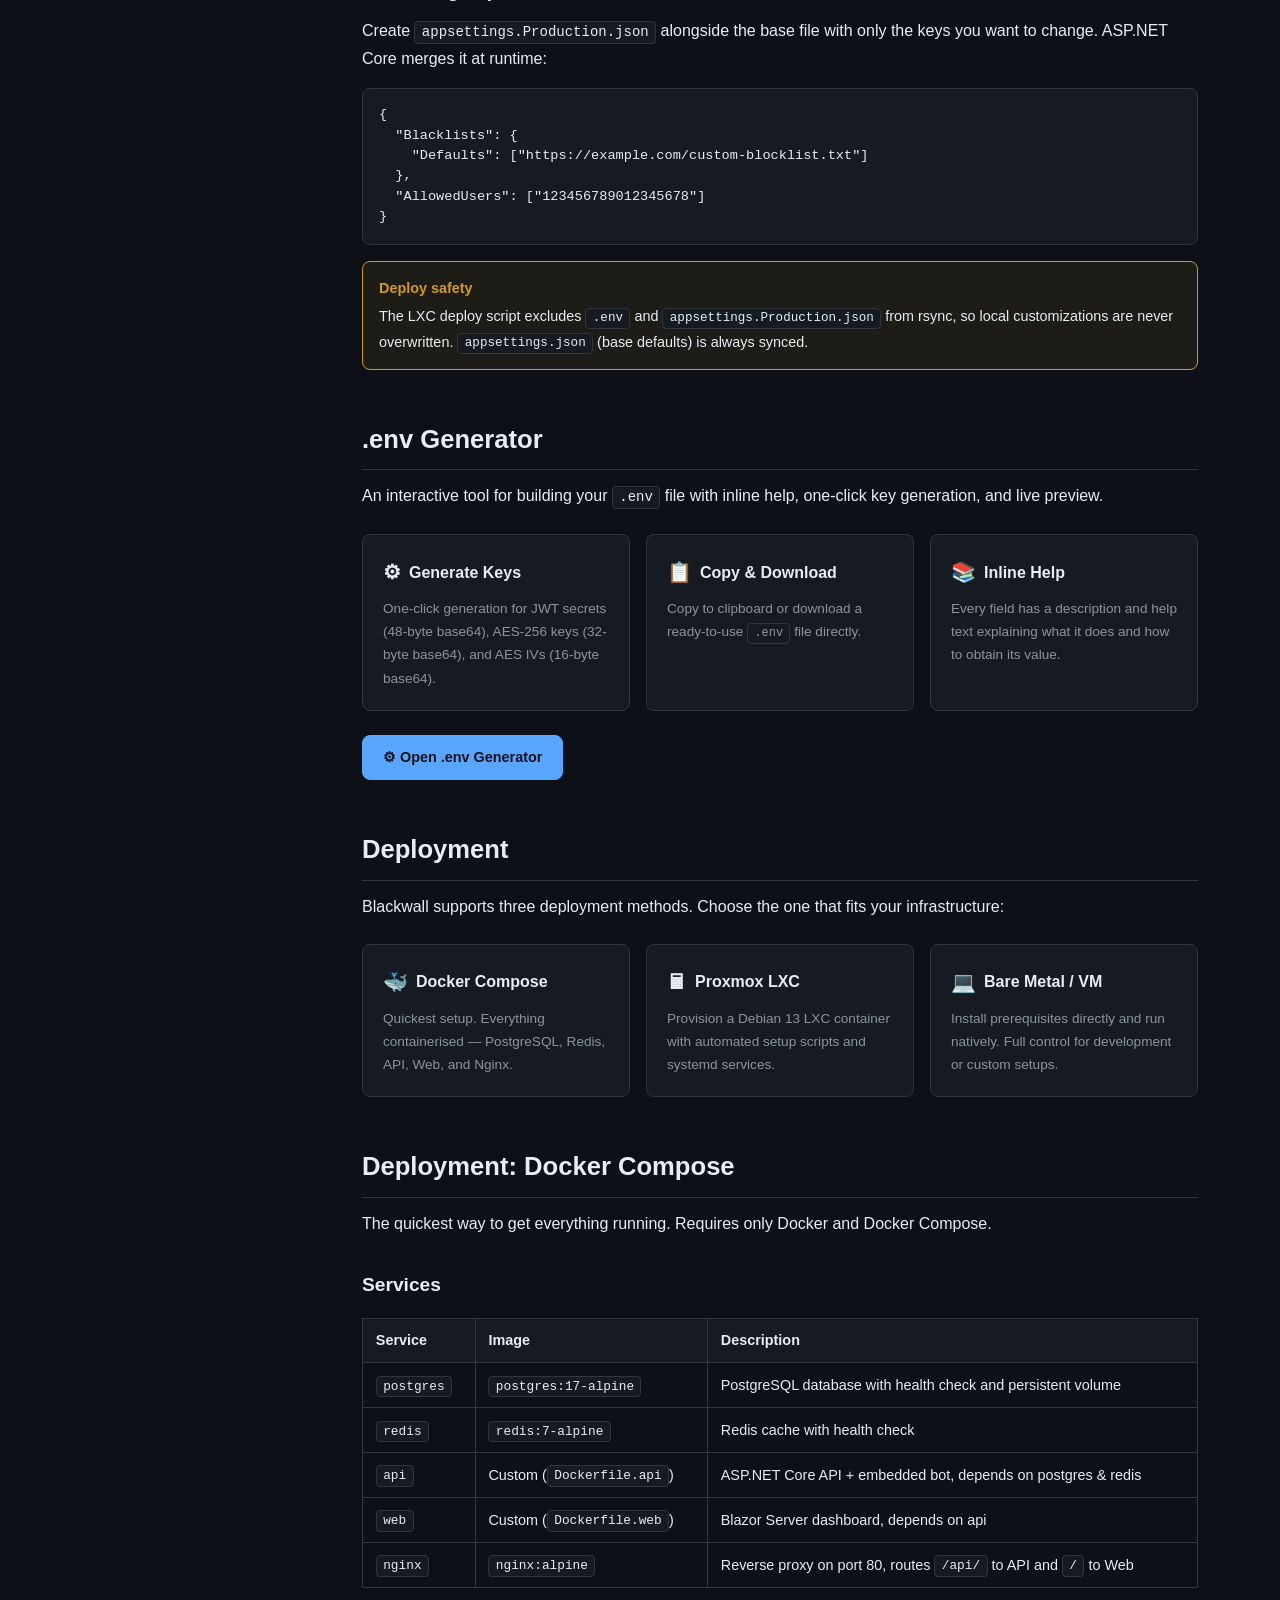
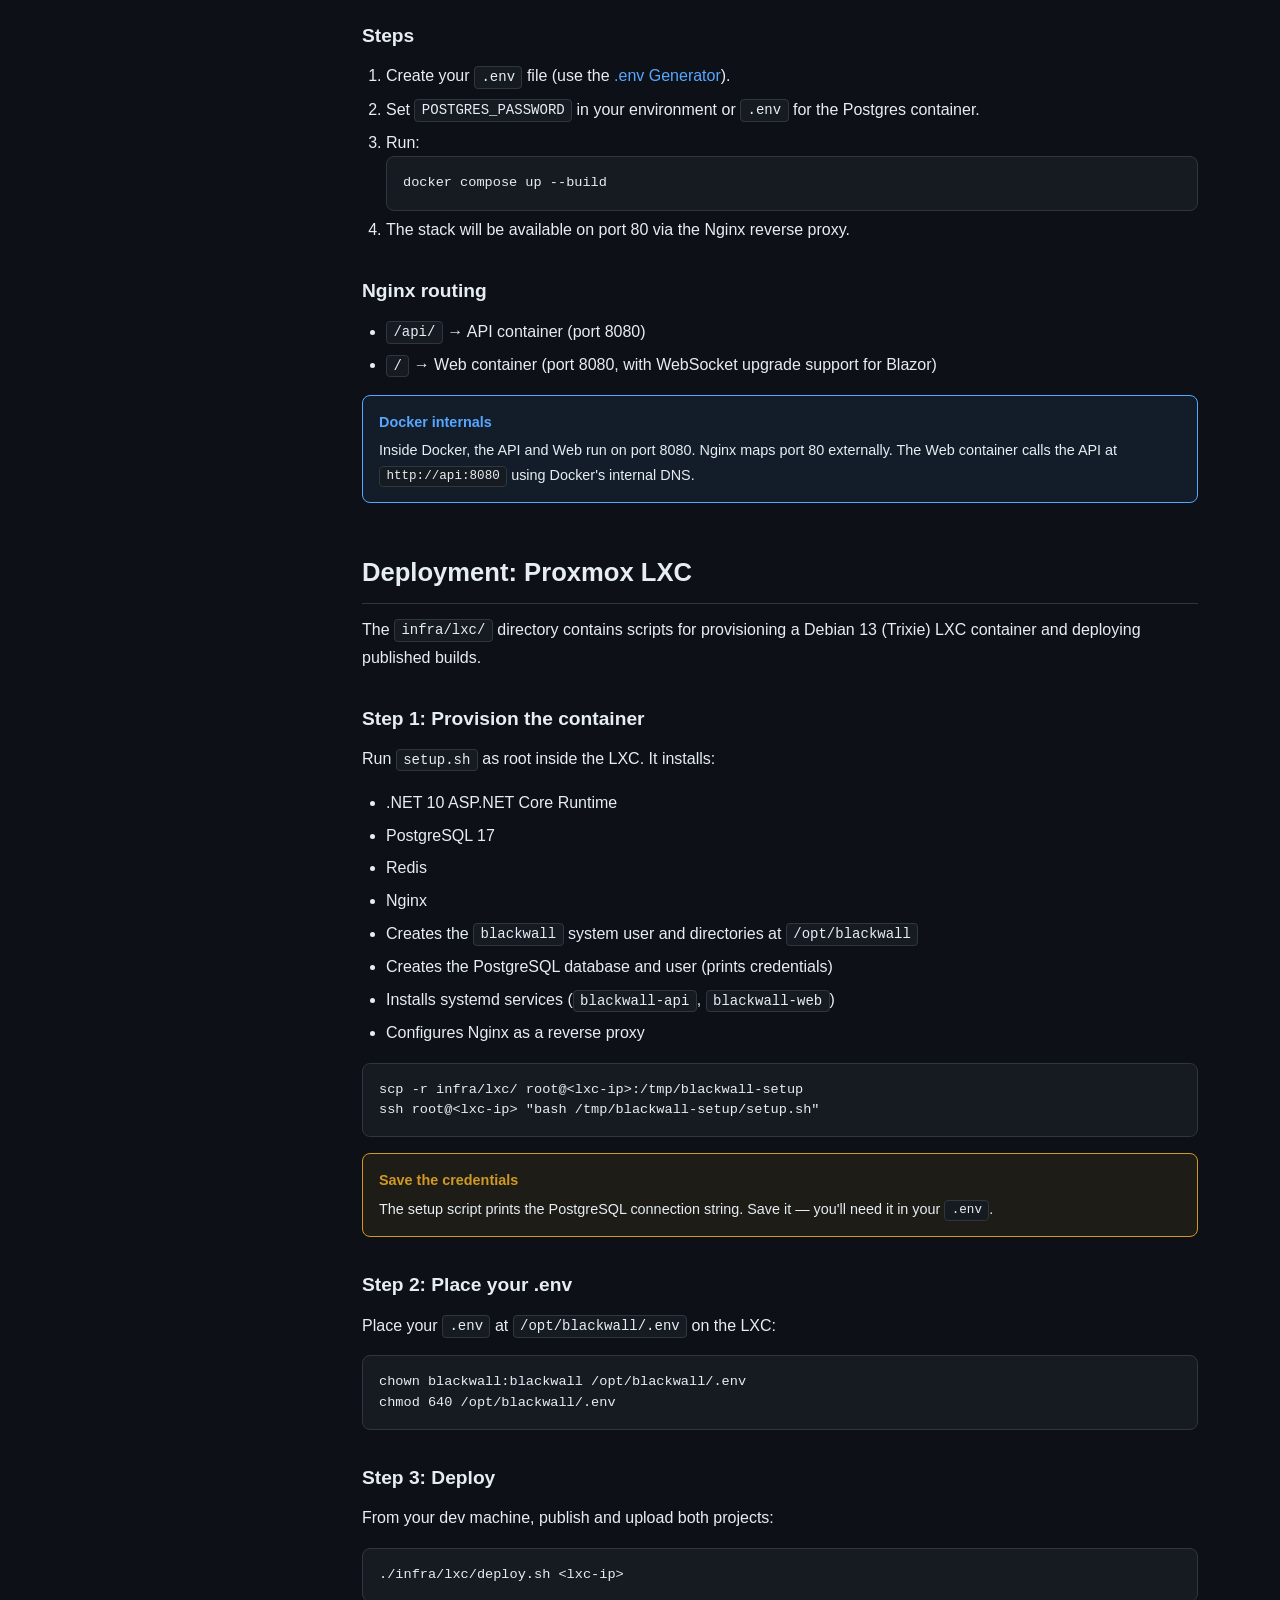
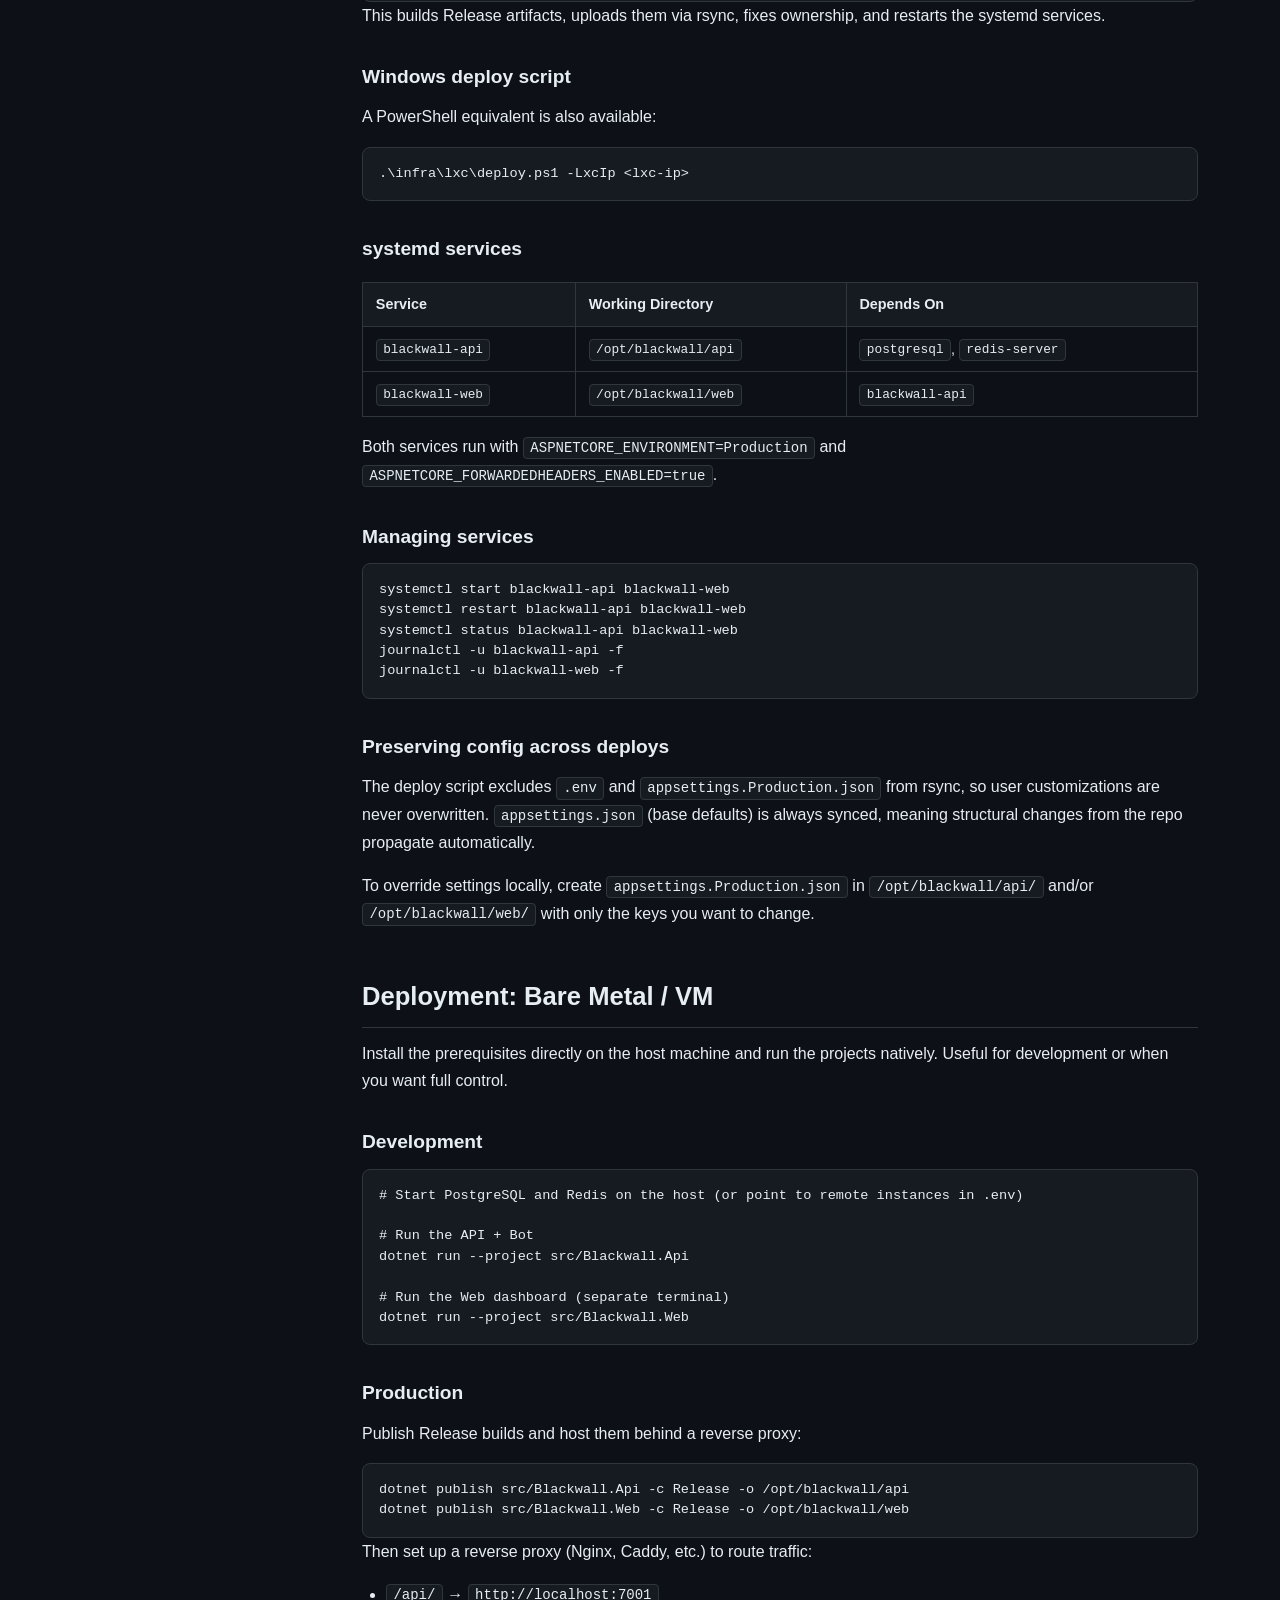
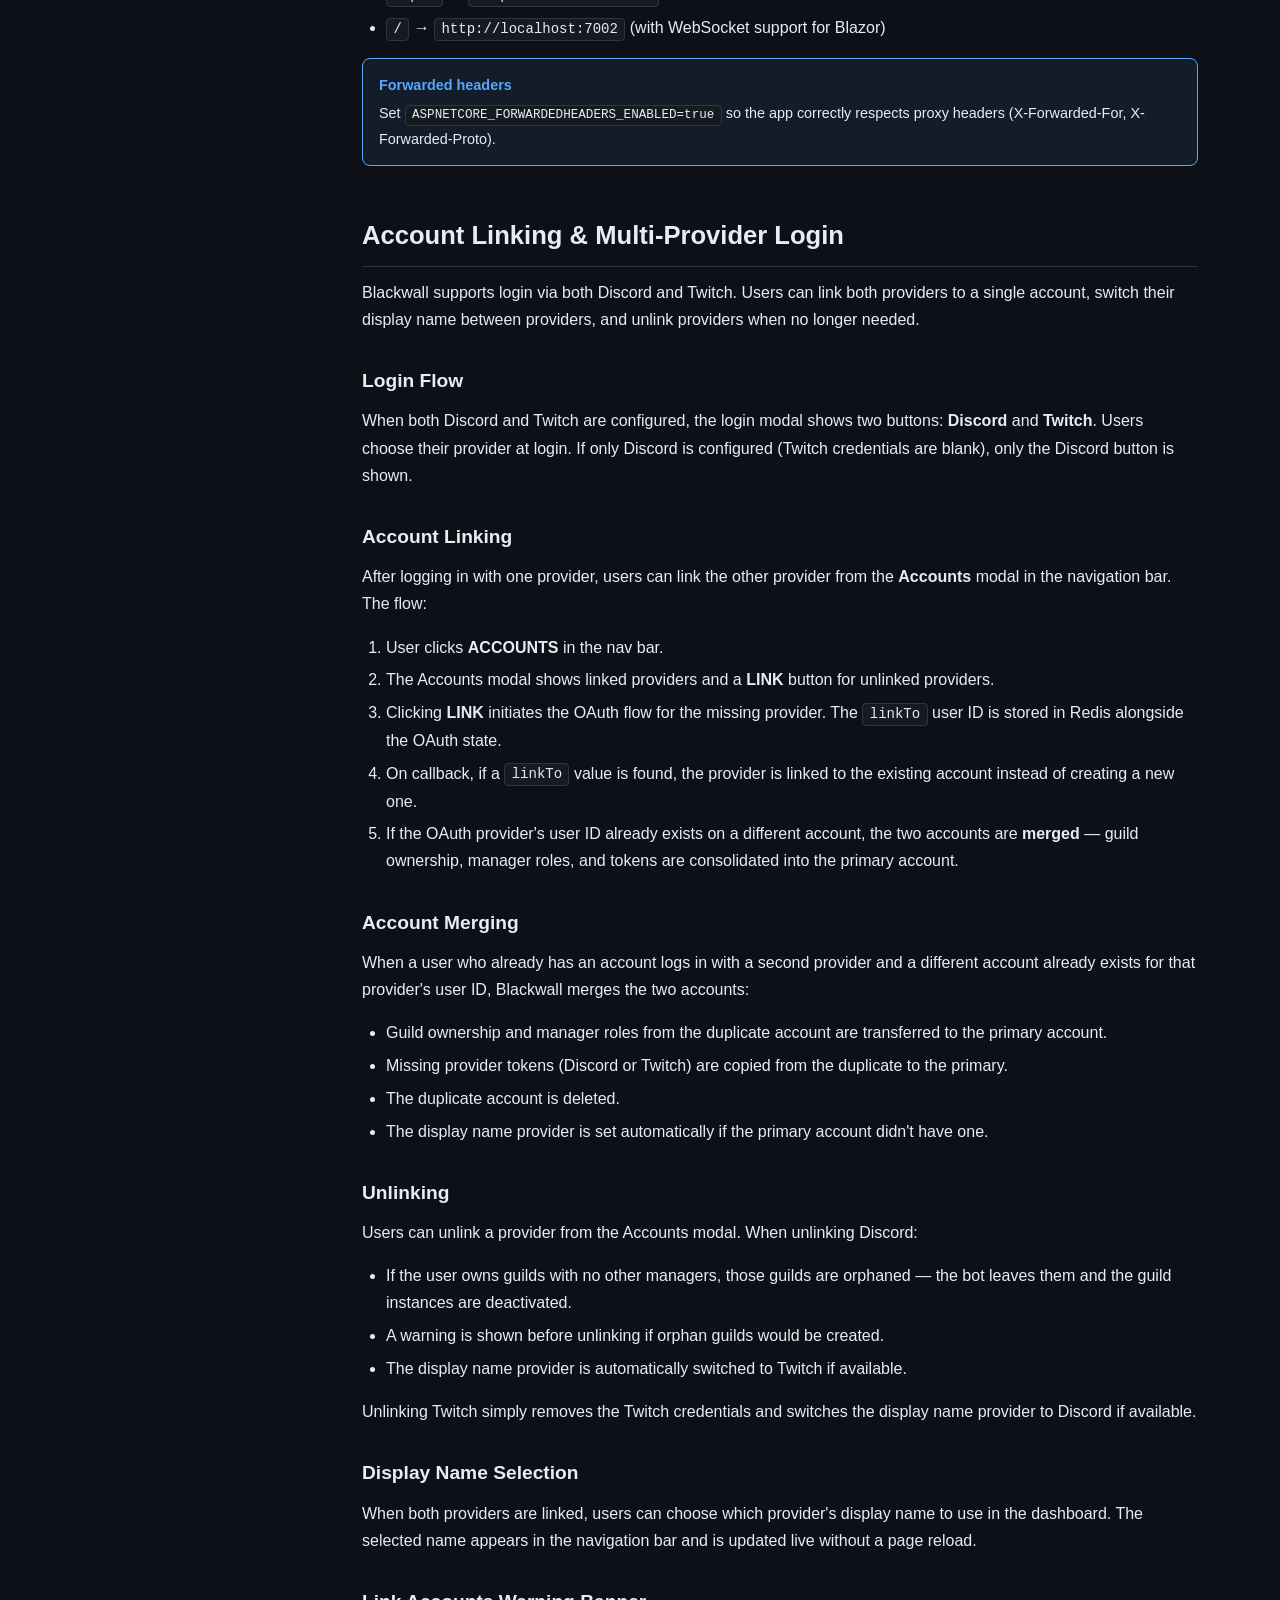
==== commit 98a82eab: "Updates docs" ====
--- a/docs/index.html
+++ b/docs/index.html
@@ -120,7 +120,6 @@
       <a href="#account-scoring">Account Scoring</a>
       <a href="#content-guard">Content Guard</a>
       <a href="#netwatch-snare">NetWatchSnare</a>
-      <a href="#ai-sentinel">AI Sentinel</a>
       <a href="#modules">Modules</a>
       <a href="#custom-modules">Custom Modules</a>
       <a href="#api-docs">API Documentation</a>
@@ -138,7 +137,7 @@
       <!-- Hero -->
       <div class="hero" id="overview">
         <h1>Blackwall <span>Wiki</span></h1>
-        <p>A self-hosted Discord anti-spam system combining a real-time bot for spam detection with a web dashboard for guild configuration &mdash; all backed by Discord OAuth2 authentication. Includes bot allowlist protection against automated attacks that disguise themselves as bot accounts.</p>
+        <p>A self-hosted anti-spam and moderation platform for Discord and Twitch, combining real-time bots for spam detection with a web dashboard for server and channel configuration &mdash; all backed by Discord and Twitch OAuth2 authentication. Includes bot allowlist protection against automated attacks that disguise themselves as bot accounts.</p>
         <div class="hero-badges">
           <span class="hero-badge">.NET 10</span>
           <span class="hero-badge">PostgreSQL 17</span>
@@ -168,26 +167,30 @@
           <div class="card"><h4><span class="card-icon">&#128221;</span> Message Audit</h4><p>Records deleted messages and infraction events with configurable retention for review in the dashboard.</p></div>
           <div class="card"><h4><span class="card-icon">&#9989;</span> Bot Allowlist</h4><p>Only trusted bots bypass spam detection. All other bot-flagged accounts &mdash; including attack tools disguised as bots &mdash; are scanned.</p></div>
           <div class="card"><h4><span class="card-icon">&#129514;</span> Dry Run Mode</h4><p>Test detection rules without taking action against users. Detections are logged only.</p></div>
-          <div class="card"><h4><span class="card-icon">&#127760;</span> Per-guild Configuration</h4><p>Each server gets its own spam thresholds, module toggles, and actions managed through the web dashboard.</p></div>
+          <div class="card"><h4><span class="card-icon">&#127760;</span> Per-guild / Per-channel Configuration</h4><p>Each Discord server and Twitch channel gets its own spam thresholds, module toggles, and actions managed through the web dashboard.</p></div>
           <div class="card"><h4><span class="card-icon">&#128273;</span> Discord &amp; Twitch OAuth2 Login</h4><p>Users authenticate via Discord or Twitch. Accounts can be linked, unlinked, and merged. JWT tokens are issued for API and Web access.</p></div>
           <div class="card"><h4><span class="card-icon">&#128260;</span> Guild Permission Sync</h4><p>A background service periodically synchronises guild manager permissions from Discord.</p></div>
-          <div class="card"><h4><span class="card-icon">&#128187;</span> Web Dashboard</h4><p>Blazor Server UI for guild owners and managers to configure spam rules visually.</p></div>
-          <div class="card"><h4><span class="card-icon">&#129504;</span> AI Sentinel</h4><p>AI-powered content moderation that runs as the last step in the protection pipeline. Supports OpenAI, Anthropic, Google Gemini, and self-hosted Ollama with training mode and per-guild configuration.</p></div>
+          <div class="card"><h4><span class="card-icon">&#128260;</span> Twitch Ban Sync</h4><p>A background service synchronises shared ban lists across Blackwall-managed Twitch channels.</p></div>
+          <div class="card"><h4><span class="card-icon">&#128187;</span> Web Dashboard</h4><p>Blazor Server UI for guild and channel owners to configure spam rules visually.</p></div>
+          <div class="card"><h4><span class="card-icon">&#129514;</span> Third-Party Modules</h4><p>Extend detection capabilities with community-built .NET modules loaded dynamically from Git repositories. Supports Discord, Twitch, or both platforms simultaneously.</p></div>
         </div>
       </section>
 
       <!-- Architecture -->
       <section class="content-section" id="architecture">
         <h2>Architecture</h2>
-        <p>Blackwall is a .NET 10 solution split into five projects:</p>
+        <p>Blackwall is a .NET 10 solution split into the following projects:</p>
         <table>
           <thead><tr><th>Project</th><th>Description</th></tr></thead>
           <tbody>
             <tr><td><code>Blackwall.Core</code></td><td>Shared entities, DTOs, and configuration models</td></tr>
             <tr><td><code>Blackwall.Infrastructure</code></td><td>PostgreSQL persistence (EF Core) and Redis caching</td></tr>
             <tr><td><code>Blackwall.Bot.Discord</code></td><td>Discord gateway client &mdash; spam detection, guild events, background sync</td></tr>
-            <tr><td><code>Blackwall.Api</code></td><td>ASP.NET Core Web API &mdash; OAuth flows, JWT auth, guild management endpoints</td></tr>
+            <tr><td><code>Blackwall.Bot.Twitch</code></td><td>Twitch IRC client &mdash; spam detection, channel moderation, module evaluation</td></tr>
+            <tr><td><code>Blackwall.Api</code></td><td>ASP.NET Core Web API &mdash; OAuth flows, JWT auth, guild/channel management endpoints</td></tr>
             <tr><td><code>Blackwall.Web</code></td><td>Blazor Server dashboard &mdash; authenticates against the API</td></tr>
+            <tr><td><code>Blackwall.Modules.Abstractions</code></td><td>Module SDK &mdash; interfaces, manifests, and data structures for third-party modules</td></tr>
+            <tr><td><code>Blackwall.Modules.Runtime</code></td><td>Shared runtime &mdash; module loading, evaluation, and build helpers</td></tr>
           </tbody>
         </table>
         <div class="callout callout-info">
@@ -304,12 +307,26 @@
             <tr><td><code>TWITCH__CLIENT_SECRET</code></td><td>No</td><td>&mdash;</td><td>Twitch OAuth2 client secret</td></tr>
             <tr><td><code>TWITCH__REDIRECT_URI</code></td><td>No</td><td>&mdash;</td><td>OAuth2 callback URL (e.g. <code>https://your-domain.tld/api/auth/twitch/callback</code>)</td></tr>
             <tr><td><code>TWITCH__LOGIN_SCOPES</code></td><td>No</td><td><code>openid user:read:email</code></td><td>Scopes for the Twitch OAuth2 user login flow</td></tr>
+            <tr><td><code>TWITCH__BOT_SCOPES</code></td><td>No</td><td>&mdash;</td><td>Scopes requested when a channel owner installs the bot on their channel</td></tr>
+            <tr><td><code>TWITCH__BOT_REDIRECT_URI</code></td><td>No</td><td>&mdash;</td><td>OAuth2 callback URL for the bot authorization flow (e.g. <code>https://your-domain.tld/api/auth/twitch/bot/callback</code>)</td></tr>
+            <tr><td><code>TWITCH__BOT_USERNAME</code></td><td>No</td><td>&mdash;</td><td>Dedicated bot account username for IRC chat and moderation API calls. If empty, falls back to connecting as the channel owner (not recommended)</td></tr>
+            <tr><td><code>TWITCH__BOT_ACCESS_TOKEN</code></td><td>No</td><td>&mdash;</td><td>Bot account OAuth access token (without <code>oauth:</code> prefix). Generate at <a href="https://twitchtokengenerator.com/" target="_blank">twitchtokengenerator.com</a> with <code>chat:read</code> and <code>chat:edit</code> scopes</td></tr>
+            <tr><td><code>TWITCH__BOT_REFRESH_TOKEN</code></td><td>No</td><td>&mdash;</td><td>Bot account OAuth refresh token for auto-renewal. Without it, the access token expires in ~4 hours</td></tr>
           </tbody>
         </table>
         <div class="callout callout-info">
           <strong>Optional provider</strong>
           Twitch login is entirely optional. If <code>TWITCH__CLIENT_ID</code> is left blank, the Twitch login button is not shown and all Twitch endpoints return a disabled response. Users who logged in with Discord can link their Twitch account later from the dashboard.
         </div>
+
+        <h3>Twitch Sync</h3>
+        <table>
+          <thead><tr><th>Variable</th><th>Required</th><th>Default</th><th>Description</th></tr></thead>
+          <tbody>
+            <tr><td><code>TWITCH_SYNC__ENABLED</code></td><td>No</td><td><code>true</code></td><td>Enable the Twitch ban sync background service</td></tr>
+            <tr><td><code>TWITCH_SYNC__INTERVAL_MINUTES</code></td><td>No</td><td><code>15</code></td><td>Sync interval in minutes</td></tr>
+          </tbody>
+        </table>
 
         <h3>Google Safe Browsing</h3>
         <table>
@@ -340,7 +357,6 @@
             <tr><td><code>APP__DISABLE_NEW_USERS</code></td><td>No</td><td><code>false</code></td><td>When <code>true</code>, only the instance owner can register new accounts</td></tr>
             <tr><td><code>APP__PRIVATE_INSTANCE</code></td><td>No</td><td><code>false</code></td><td>When <code>true</code> (and DISABLE_NEW_USERS is false), only allowed users and the owner can register</td></tr>
             <tr><td><code>APP__INSTANCE_OWNER</code></td><td>No</td><td>&mdash;</td><td>Discord user ID of the instance owner. The owner is always allowed to register</td></tr>
-            <tr><td><code>APP__AI_SENTINEL_ENABLED</code></td><td>No</td><td><code>true</code></td><td>When <code>false</code>, the AI Sentinel module is globally disabled &mdash; the tab is hidden in the dashboard and all AI endpoints return a disabled response</td></tr>
           </tbody>
         </table>
 
@@ -728,130 +744,10 @@
         </div>
       </section>
 
-      <!-- AI Sentinel -->
-      <section class="content-section" id="ai-sentinel">
-        <h2>AI Sentinel <span class="hero-badge" style="font-size:0.7rem;vertical-align:middle;">Optional</span></h2>
-        <p>AI Sentinel is an <strong>optional</strong> AI-powered content moderation module that runs as the <strong>last step</strong> in the protection pipeline. Only messages that pass all other filters (rate limiting, duplicate detection, Content Guard, link blocking, etc.) are sent to the AI for analysis. This minimises API calls and ensures the AI only sees content that traditional heuristics could not catch.</p>
-
-        <div class="callout callout-warning">
-          <strong>Off by default</strong>
-          AI Sentinel is disabled by default for every guild. Even when the global toggle <code>APP__AI_SENTINEL_ENABLED</code> is <code>true</code> (the default, which makes the feature <em>available</em>), each server must explicitly enable it from the dashboard and configure a provider. No AI calls are made until a guild admin turns it on.
-        </div>
-
-        <div class="callout callout-info">
-          <strong>Server-side toggle</strong>
-          The global toggle <code>APP__AI_SENTINEL_ENABLED</code> (defaults to <code>true</code>) controls whether the feature is available at all. When <code>false</code>, the AI Sentinel tab is hidden in the dashboard and all AI endpoints return a disabled response.
-        </div>
-
-        <h3>Supported Providers</h3>
-        <p>AI Sentinel supports four AI providers, configurable per guild:</p>
-        <table>
-          <thead><tr><th>Provider</th><th>Authentication</th><th>Notes</th></tr></thead>
-          <tbody>
-            <tr><td><strong>OpenAI</strong></td><td>API key (Bearer token)</td><td>Uses the <code>/v1/chat/completions</code> endpoint. Models are auto-loaded from <code>/v1/models</code>.</td></tr>
-            <tr><td><strong>Anthropic</strong></td><td>API key (<code>x-api-key</code> header)</td><td>Uses the <code>/v1/messages</code> endpoint with <code>anthropic-version: 2023-06-01</code>. Models are auto-loaded from <code>/v1/models</code>.</td></tr>
-            <tr><td><strong>Google Gemini</strong></td><td>API key (query parameter)</td><td>Uses the <code>v1beta/models/{model}:generateContent</code> endpoint. Models are auto-loaded from <code>v1beta/models</code>.</td></tr>
-            <tr><td><strong>Ollama</strong></td><td>URL + optional custom headers</td><td>For self-hosted or cloud Ollama instances. Uses <code>/api/chat</code> for analysis and <code>/api/tags</code> for model listing. Supports up to 3 custom headers for authentication or routing (e.g. Ollama Cloud proxies).</td></tr>
-          </tbody>
-        </table>
-
-        <h3>How It Works</h3>
-        <ol>
-          <li>A message arrives and passes through all traditional protection modules (rate limiting, Content Guard, link blocking, etc.).</li>
-          <li>If no module triggered an infraction, and AI Sentinel is enabled with a valid model and credentials, the message content (including embeds) is sent to the configured AI provider.</li>
-          <li>The AI analyses the message and returns a <strong>classification</strong> and <strong>reasoning</strong>.</li>
-          <li>If the classification is anything other than <code>clean</code>, the configured action is applied (unless dry run or training mode is active).</li>
-        </ol>
-
-        <h3>Classifications</h3>
-        <p>The AI classifies each message as exactly one of the following:</p>
-        <table>
-          <thead><tr><th>Classification</th><th>Description</th></tr></thead>
-          <tbody>
-            <tr><td><strong>Clean</strong></td><td>The message does not appear to be malicious. No action is taken.</td></tr>
-            <tr><td><strong>Spam</strong></td><td>Unsolicited repetitive advertising, mass mentions, or rate-limit abuse.</td></tr>
-            <tr><td><strong>Duplicate</strong></td><td>Repeated identical or near-identical content posted across channels.</td></tr>
-            <tr><td><strong>Virus</strong></td><td>Links or attachments intended to distribute malware or harmful payloads.</td></tr>
-            <tr><td><strong>Scam</strong></td><td>Phishing, social engineering, fake giveaways, or deceptive links targeting users.</td></tr>
-          </tbody>
-        </table>
-
-        <h3>Operating Modes</h3>
-        <table>
-          <thead><tr><th>Mode</th><th>Description</th></tr></thead>
-          <tbody>
-            <tr><td><strong>Dry run</strong></td><td>When enabled, AI Sentinel will not take any action regardless of the classification. When disabled, it respects the global dry-run setting. Useful for testing the AI without affecting users.</td></tr>
-            <tr><td><strong>Training mode</strong></td><td>When enabled, <em>all</em> messages are analysed and logged but no actions are taken. You can review each result in the Training Log and mark it as <em>correct</em> or <em>incorrect</em>. Only results that would have triggered an action are logged to the audit channel. Activating AI Sentinel starts in training mode automatically.</td></tr>
-          </tbody>
-        </table>
-
-        <div class="callout callout-tip">
-          <strong>Recommended workflow</strong>
-          Start with training mode enabled. Review the Training Log to verify the AI is classifying messages correctly. Once you're confident, disable training mode and configure the desired action. Keep dry run enabled initially to observe actions without affecting users, then disable it to go live.
-        </div>
-
-        <h3>Training Log</h3>
-        <p>When training mode is active, the Training Log section appears in the dashboard. It shows recent AI analysis results &mdash; including the user, channel, classification, reasoning, provider, and model used. Each entry can be marked as <strong>Correct</strong> or <strong>Incorrect</strong> to build a feedback dataset for future fine-tuning.</p>
-        <p>Only results that <em>would have triggered an action</em> (i.e. classification is not <code>clean</code>) are shown in the Training Log. All analysed messages are persisted to the database with a configurable retention period (7&ndash;90 days, matching the message audit retention setting).</p>
-
-        <h3>Module Actions</h3>
-        <p>AI Sentinel has its own configurable action, independent of other modules:</p>
-        <table>
-          <thead><tr><th>Setting</th><th>Description</th></tr></thead>
-          <tbody>
-            <tr><td><strong>Action</strong></td><td>Action taken when AI Sentinel flags a message: <em>Delete only</em>, <em>Timeout</em>, <em>Kick</em>, <em>Soft ban</em> (ban + unban), or <em>Ban</em>.</td></tr>
-            <tr><td><strong>Timeout (minutes)</strong></td><td>How long the user is timed out. Minimum: 1 minute. Only shown when action is <em>Timeout</em>.</td></tr>
-            <tr><td><strong>Delete messages (days)</strong></td><td>Number of days of message history to purge when banning. Maximum is 7 days. Only shown when action is <em>Ban</em> or <em>Soft ban</em>.</td></tr>
-            <tr><td><strong>Auto-lockdown</strong></td><td>Whether to trigger a server lockdown when AI Sentinel fires.</td></tr>
-          </tbody>
-        </table>
-
-        <h3>Provider Configuration</h3>
-        <table>
-          <thead><tr><th>Setting</th><th>Description</th></tr></thead>
-          <tbody>
-            <tr><td><strong>Provider</strong></td><td>Select the AI provider: OpenAI, Anthropic, Google Gemini, or Ollama.</td></tr>
-            <tr><td><strong>API Key</strong></td><td>API key for the selected provider (OpenAI, Anthropic, Gemini). Leave blank to keep the existing key. Keys are encrypted at rest using AES.</td></tr>
-            <tr><td><strong>Ollama URL</strong></td><td>Base URL of the Ollama instance (e.g. <code>http://localhost:11434</code> or <code>https://your-ollama-cloud.com</code>). Only shown for Ollama.</td></tr>
-            <tr><td><strong>Custom headers (1&ndash;3)</strong></td><td>Optional custom headers for Ollama authentication or routing. Useful for Ollama Cloud or reverse proxies. Each header has a name and value. Values are encrypted at rest.</td></tr>
-            <tr><td><strong>Model</strong></td><td>The model to use for analysis. Models are auto-loaded when credentials are entered. Click <em>Refresh</em> to reload the model list manually.</td></tr>
-          </tbody>
-        </table>
-
-        <div class="callout callout-warning">
-          <strong>Security &mdash; encrypted credentials</strong>
-          API keys and Ollama header values are encrypted at rest using AES with the <code>APP__ENC_KEY</code> and <code>APP__ENC_IV</code> environment variables. They are never exposed in the API response &mdash; the GET endpoint returns a masked placeholder. Only the POST endpoint with explicit credentials can test new keys.
-        </div>
-
-        <h3>Audit &amp; Logging</h3>
-        <p>When AI Sentinel flags a message (classification is not <code>clean</code>), the following happens:</p>
-        <ul>
-          <li>An embed is sent to the configured <strong>audit log channel</strong> with the user, channel, classification, reasoning, model, and action taken (or <em>[DRY RUN]</em> when applicable).</li>
-          <li>If <strong>message audit</strong> is enabled, the event is recorded with the <code>ai_sentinel_&lt;classification&gt;</code> tag for review in the dashboard event viewer.</li>
-          <li>The full analysis result (including message content, embeds, classification, reasoning, provider, model, and training feedback) is persisted to the AI Sentinel log store with a retention period matching the message audit retention (7&ndash;90 days). A background service automatically purges expired logs.</li>
-        </ul>
-
-        <h3>API Endpoints</h3>
-        <p>AI Sentinel exposes the following REST endpoints under <code>/api/guilds/{discordGuildId}/ai-sentinel</code>:</p>
-        <table>
-          <thead><tr><th>Method</th><th>Path</th><th>Description</th></tr></thead>
-          <tbody>
-            <tr><td><code>GET</code></td><td><code>/config</code></td><td>Returns the AI Sentinel configuration (API key is masked).</td></tr>
-            <tr><td><code>PUT</code></td><td><code>/config</code></td><td>Updates the AI Sentinel configuration.</td></tr>
-            <tr><td><code>GET</code></td><td><code>/models</code></td><td>Lists available models using the saved credentials.</td></tr>
-            <tr><td><code>POST</code></td><td><code>/models</code></td><td>Lists available models using provided credentials (without saving). Used for live model loading.</td></tr>
-            <tr><td><code>GET</code></td><td><code>/logs</code></td><td>Returns a paginated list of AI Sentinel log summaries.</td></tr>
-            <tr><td><code>GET</code></td><td><code>/logs/{logId}</code></td><td>Returns the full detail of a specific log entry.</td></tr>
-            <tr><td><code>PUT</code></td><td><code>/logs/{logId}/feedback</code></td><td>Updates the training feedback for a specific log entry.</td></tr>
-          </tbody>
-        </table>
-        <p>All endpoints return a disabled response when <code>APP__AI_SENTINEL_ENABLED=false</code>.</p>
-      </section>
-
       <!-- Modules -->
       <section class="content-section" id="modules">
         <h2>Modules</h2>
-        <p>Blackwall is organised into independent modules, each configurable per guild through the dashboard. Every module can be toggled on or off, and most support configurable actions (delete only, timeout, kick, or ban) with optional auto-lockdown. Modules stack &mdash; a single message can trigger multiple filters simultaneously.</p>
+        <p>Blackwall is organised into independent modules, each configurable per Discord guild or per Twitch channel through the dashboard. Every module can be toggled on or off, and most support configurable actions (delete only, timeout, kick, or ban) with optional auto-lockdown. Modules stack &mdash; a single message can trigger multiple filters simultaneously.</p>
 
         <h3>General</h3>
         <p>Master controls for barrier activation, enforcement mode, and bot allowlist.</p>
@@ -981,19 +877,6 @@
           </tbody>
         </table>
 
-        <h3>AI Sentinel</h3>
-        <p>AI-powered content moderation that runs as the last step in the protection pipeline. Only messages that pass all other filters are analysed. Supports OpenAI, Anthropic, Google Gemini, and self-hosted or cloud Ollama. See the <a href="#ai-sentinel">AI Sentinel</a> section above for the full guide.</p>
-        <table>
-          <thead><tr><th>Setting</th><th>Description</th></tr></thead>
-          <tbody>
-            <tr><td><strong>Enable AI Sentinel</strong></td><td>Master toggle for the AI Sentinel module. Independent from other protection modules.</td></tr>
-            <tr><td><strong>Dry run</strong></td><td>When enabled, no action is taken. When disabled, respects the global dry-run setting.</td></tr>
-            <tr><td><strong>Training mode</strong></td><td>All messages are analysed and logged but no actions are taken. Results can be marked as correct or incorrect. Activating AI Sentinel starts in training mode automatically.</td></tr>
-            <tr><td><strong>Provider</strong></td><td>AI provider: OpenAI, Anthropic, Google Gemini, or Ollama.</td></tr>
-            <tr><td><strong>Model</strong></td><td>The model to use for analysis. Auto-loaded when credentials are entered.</td></tr>
-          </tbody>
-        </table>
-
         <div class="callout callout-info">
           <strong>Module actions</strong>
           Most modules support the following action types: <strong>Delete only</strong> (removes the message), <strong>Timeout</strong> (temporarily mutes the user), <strong>Kick</strong> (removes the user from the server), and <strong>Ban</strong> (permanently bans the user, with optional message history purge up to 7 days). Each module can also independently trigger a server <strong>auto-lockdown</strong> when it fires.
@@ -1003,11 +886,11 @@
       <!-- Custom Modules -->
       <section class="content-section" id="custom-modules">
         <h2>Custom Modules (3rd-Party)</h2>
-        <p>Blackwall supports loading external modules at runtime. A custom module is a .NET 10 assembly that implements the <code>IBlackwallModule</code> interface and is packaged as a Git repository with a manifest file. Modules are cloned, built, and installed per guild through the dashboard or API, then loaded into a collectible <code>AssemblyLoadContext</code> so they can be hot-reloaded without restarting the bot.</p>
+        <p>Blackwall supports loading external modules at runtime. A custom module is a .NET 10 assembly that implements the <code>IBlackwallModule</code> interface and is packaged as a Git repository with a manifest file. Modules are cloned, built, and installed per guild or per Twitch channel through the dashboard or API, then loaded into a collectible <code>AssemblyLoadContext</code> so they can be hot-reloaded without restarting the bot. A module can target Discord, Twitch, or both platforms simultaneously.</p>
 
         <div class="callout callout-info">
           <strong>How it works</strong>
-          When a message arrives, the bot fetches all enabled module installations for the guild from cache, loads each module's assembly (if not already cached), calls <code>EvaluateAsync</code> with a 5-second timeout, and collects verdicts. Each verdict is mapped to an infraction action and applied alongside the built-in filters. Modules stack with each other and with all built-in detection.
+          When a message arrives, the bot fetches all enabled module installations for the guild or Twitch channel from cache, loads each module's assembly (if not already cached), calls <code>EvaluateAsync</code> with a 5-second timeout, and collects verdicts. Each verdict is mapped to an infraction action and applied alongside the built-in filters. Modules stack with each other and with all built-in detection.
         </div>
 
         <h3>Module Lifecycle</h3>
@@ -1065,6 +948,7 @@
             <tr><td><code>description</code></td><td>string?</td><td>Short description shown in the dashboard. Optional.</td></tr>
             <tr><td><code>entryPoint</code></td><td>string</td><td>Filename of the compiled DLL (e.g. <code>MyModule.dll</code>). Must match the assembly name in the <code>.csproj</code>.</td></tr>
             <tr><td><code>canPerformActions</code></td><td>bool</td><td>Declares whether the module is intended to return verdicts with actions. Stored on the installation record.</td></tr>
+            <tr><td><code>platforms</code></td><td>array</td><td>Which platforms this module supports. Valid values: <code>"discord"</code>, <code>"twitch"</code>. Use both for cross-platform modules. Blackwall will refuse to install a module on a platform that isn't listed.</td></tr>
             <tr><td><code>settingsSchema</code></td><td>object?</td><td>Defines the settings UI rendered in the dashboard. Optional &mdash; if omitted, the module receives an empty settings dictionary. See below.</td></tr>
           </tbody>
         </table>
@@ -1147,12 +1031,13 @@
         <table>
           <thead><tr><th>Property</th><th>Type</th><th>Description</th></tr></thead>
           <tbody>
-            <tr><td><code>DiscordGuildId</code></td><td>long</td><td>Guild ID where the message was sent.</td></tr>
-            <tr><td><code>DiscordUserId</code></td><td>long</td><td>ID of the message author.</td></tr>
-            <tr><td><code>DiscordChannelId</code></td><td>long</td><td>Channel ID where the message was sent.</td></tr>
+            <tr><td><code>Platform</code></td><td>ModulePlatform</td><td>The platform the message came from: <code>Discord</code> or <code>Twitch</code>. Use this to write platform-specific logic.</td></tr>
+            <tr><td><code>CommunityId</code></td><td>long</td><td>Discord guild ID or Twitch channel user ID where the message was sent.</td></tr>
+            <tr><td><code>UserId</code></td><td>long</td><td>ID of the message author (platform-specific user ID).</td></tr>
+            <tr><td><code>ChannelId</code></td><td>long</td><td>Discord channel ID or Twitch channel user ID where the message was sent.</td></tr>
             <tr><td><code>ChannelName</code></td><td>string</td><td>Name of the channel.</td></tr>
             <tr><td><code>Username</code></td><td>string</td><td>Username of the author.</td></tr>
-            <tr><td><code>IsBot</code></td><td>bool</td><td>Whether the author is a bot account (note: allowed bots are already filtered out before evaluation).</td></tr>
+            <tr><td><code>IsBot</code></td><td>bool</td><td>Whether the author is a bot/broadcaster account (note: allowed bots are already filtered out before evaluation).</td></tr>
             <tr><td><code>Content</code></td><td>string</td><td>Full message content including embed descriptions and attachment filenames (extracted via <code>ExtractFullContent</code>).</td></tr>
             <tr><td><code>Attachments</code></td><td>IReadOnlyList&lt;ModuleAttachment&gt;</td><td>Message attachments with filename, size, URL, and dimensions.</td></tr>
             <tr><td><code>Embeds</code></td><td>IReadOnlyList&lt;ModuleEmbed&gt;</td><td>Message embeds with title, description, URL, type, image, and thumbnail URLs.</td></tr>
@@ -1300,6 +1185,7 @@
   "description": "Detects messages with excessive emoji.",
   "entryPoint": "MyModule.dll",
   "canPerformActions": true,
+  "platforms": ["discord", "twitch"],
   "settingsSchema": {
     "cards": [
       {
@@ -1336,10 +1222,12 @@
         </div>
 
         <h3>Installing a Custom Module</h3>
-        <p>Modules are installed per guild through the dashboard's Modules tab or via the API:</p>
+        <p>Modules are installed per guild or per Twitch channel through the dashboard's Modules tab or via the API:</p>
         <ul>
-          <li><strong>Dashboard</strong> &mdash; Navigate to your guild &rarr; Modules &rarr; Install, and paste the HTTPS Git URL of your module repository.</li>
-          <li><strong>API</strong> &mdash; <code>POST /guilds/{discordGuildId}/modules/install</code> with a JSON body <code>{ "gitUrl": "https://github.com/..." }</code>.</li>
+          <li><strong>Dashboard (Discord)</strong> &mdash; Navigate to your guild &rarr; Modules &rarr; Install, and paste the HTTPS Git URL of your module repository.</li>
+          <li><strong>Dashboard (Twitch)</strong> &mdash; Navigate to your channel &rarr; Modules &rarr; Install, and paste the HTTPS Git URL of your module repository.</li>
+          <li><strong>API (Discord)</strong> &mdash; <code>POST /guilds/{discordGuildId}/modules/install</code> with a JSON body <code>{ "gitUrl": "https://github.com/..." }</code>.</li>
+          <li><strong>API (Twitch)</strong> &mdash; <code>POST /twitchchannels/{twitchUserId}/modules/install</code> with a JSON body <code>{ "gitUrl": "https://github.com/..." }</code>.</li>
         </ul>
         <p>The Git URL must be a valid HTTPS URL. Blackwall clones the repository with <code>--depth 1</code>, so no full history is needed. After installation, the module appears in the Modules tab where you can configure its settings, update it to the latest repository version, or uninstall it.</p>
 
@@ -1371,14 +1259,19 @@
         <h2>Project Structure</h2>
         <pre><code>Blackwall/
 ├── src/
-│   ├── Blackwall.Api/              # Web API + Discord bot host
-│   ├── Blackwall.Bot.Discord/        # Discord bot worker, handlers, background services
-│   ├── Blackwall.Core/             # Entities, DTOs, configuration
-│   ├── Blackwall.Infrastructure/   # EF Core DbContext, Redis cache
-│   └── Blackwall.Web/              # Blazor Server dashboard
-├── docs/                           # Wiki & .env generator
-│   ├── index.html                  # This wiki
-│   └── env-generator.html          # Interactive .env generator
+│   ├── Blackwall.Api/                  # Web API + Discord/Twitch bot host
+│   ├── Blackwall.Bot.Discord/          # Discord bot worker, handlers, background services
+│   ├── Blackwall.Bot.Twitch/           # Twitch IRC client, moderation, module evaluation
+│   ├── Blackwall.Core/                 # Entities, DTOs, configuration
+│   ├── Blackwall.Infrastructure/       # EF Core DbContext, Redis cache
+│   ├── Blackwall.Modules.Abstractions/ # Module SDK — interfaces, manifests, data structures
+│   ├── Blackwall.Modules.Runtime/      # Shared runtime — module loading, evaluation, build helpers
+│   └── Blackwall.Web/                  # Blazor Server dashboard
+├── examples/
+│   └── Blackwall.EmojiSpamModule/      # Example third-party module (Discord + Twitch)
+├── docs/                               # Wiki & .env generator
+│   ├── index.html                      # This wiki
+│   └── env-generator.html              # Interactive .env generator
 ├── infra/
 │   └── lxc/                        # Proxmox LXC provisioning & deploy scripts
 │       ├── setup.sh                # Container provisioning
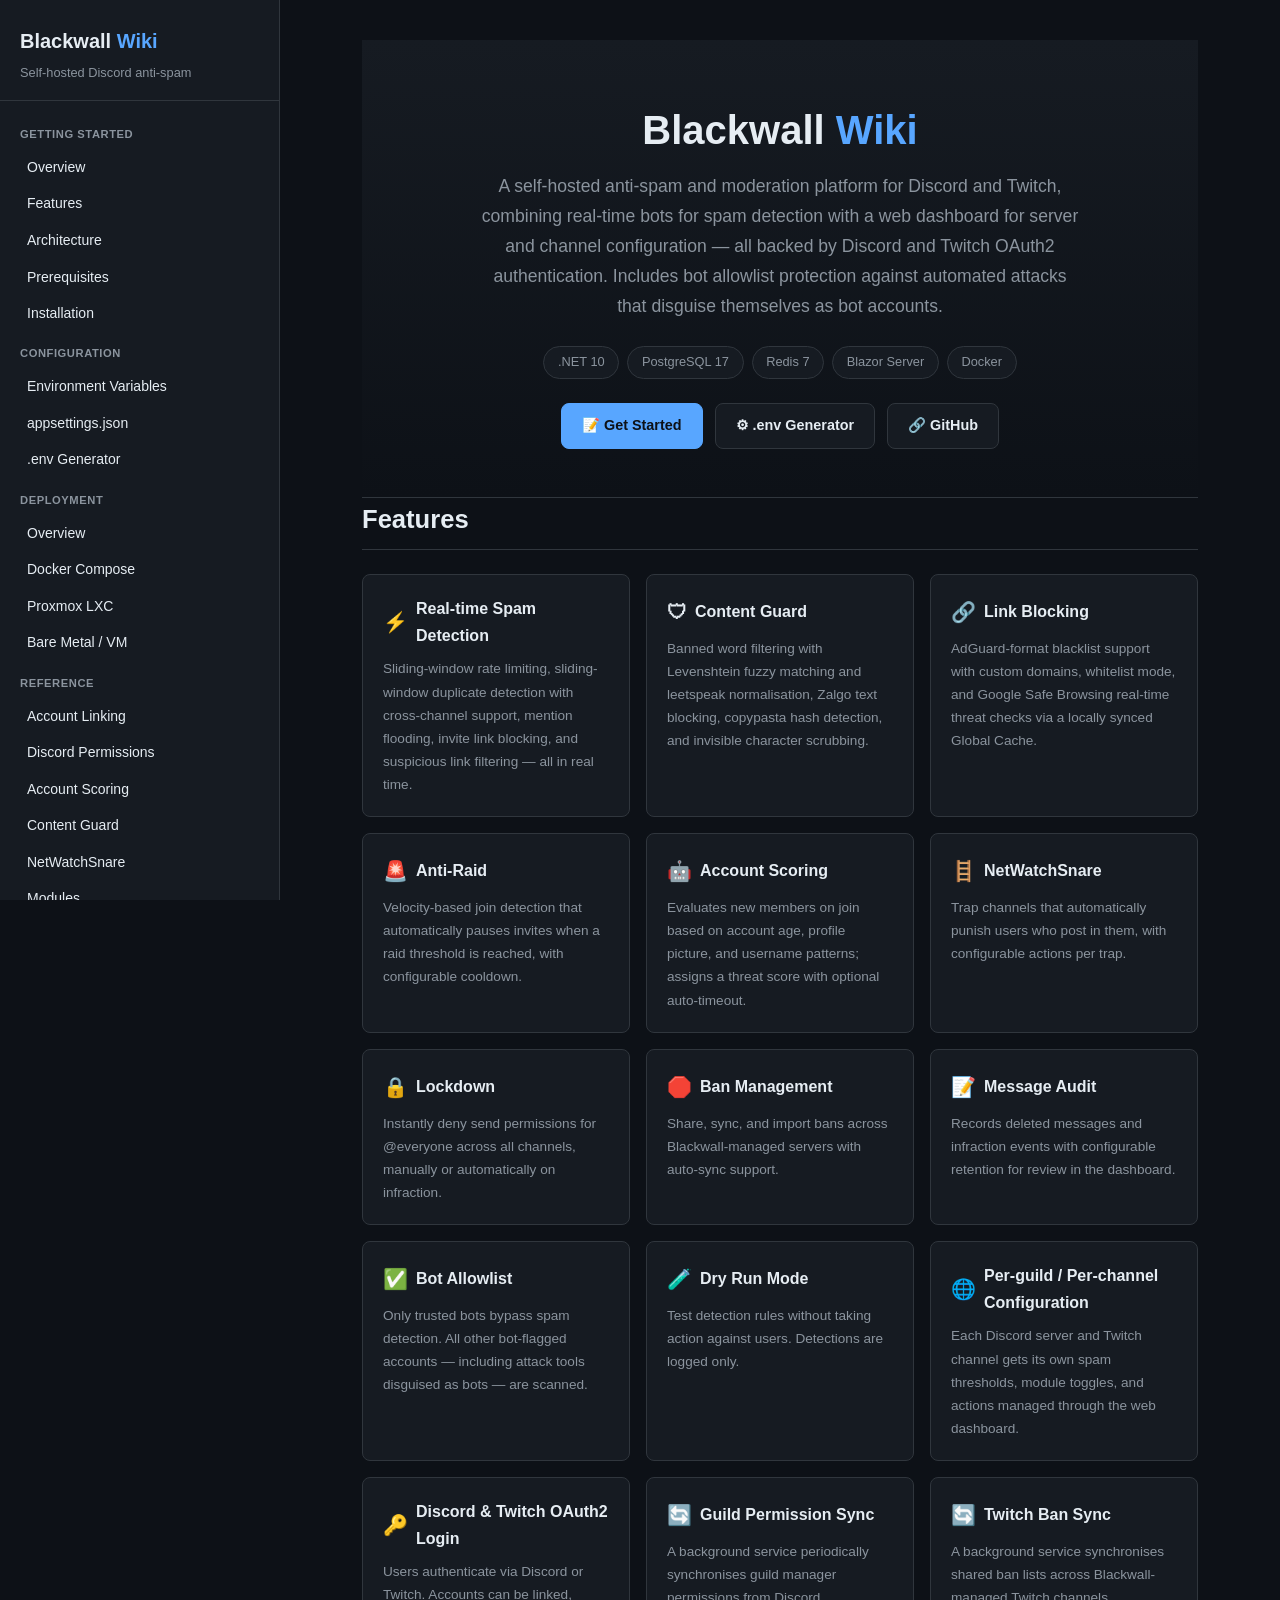
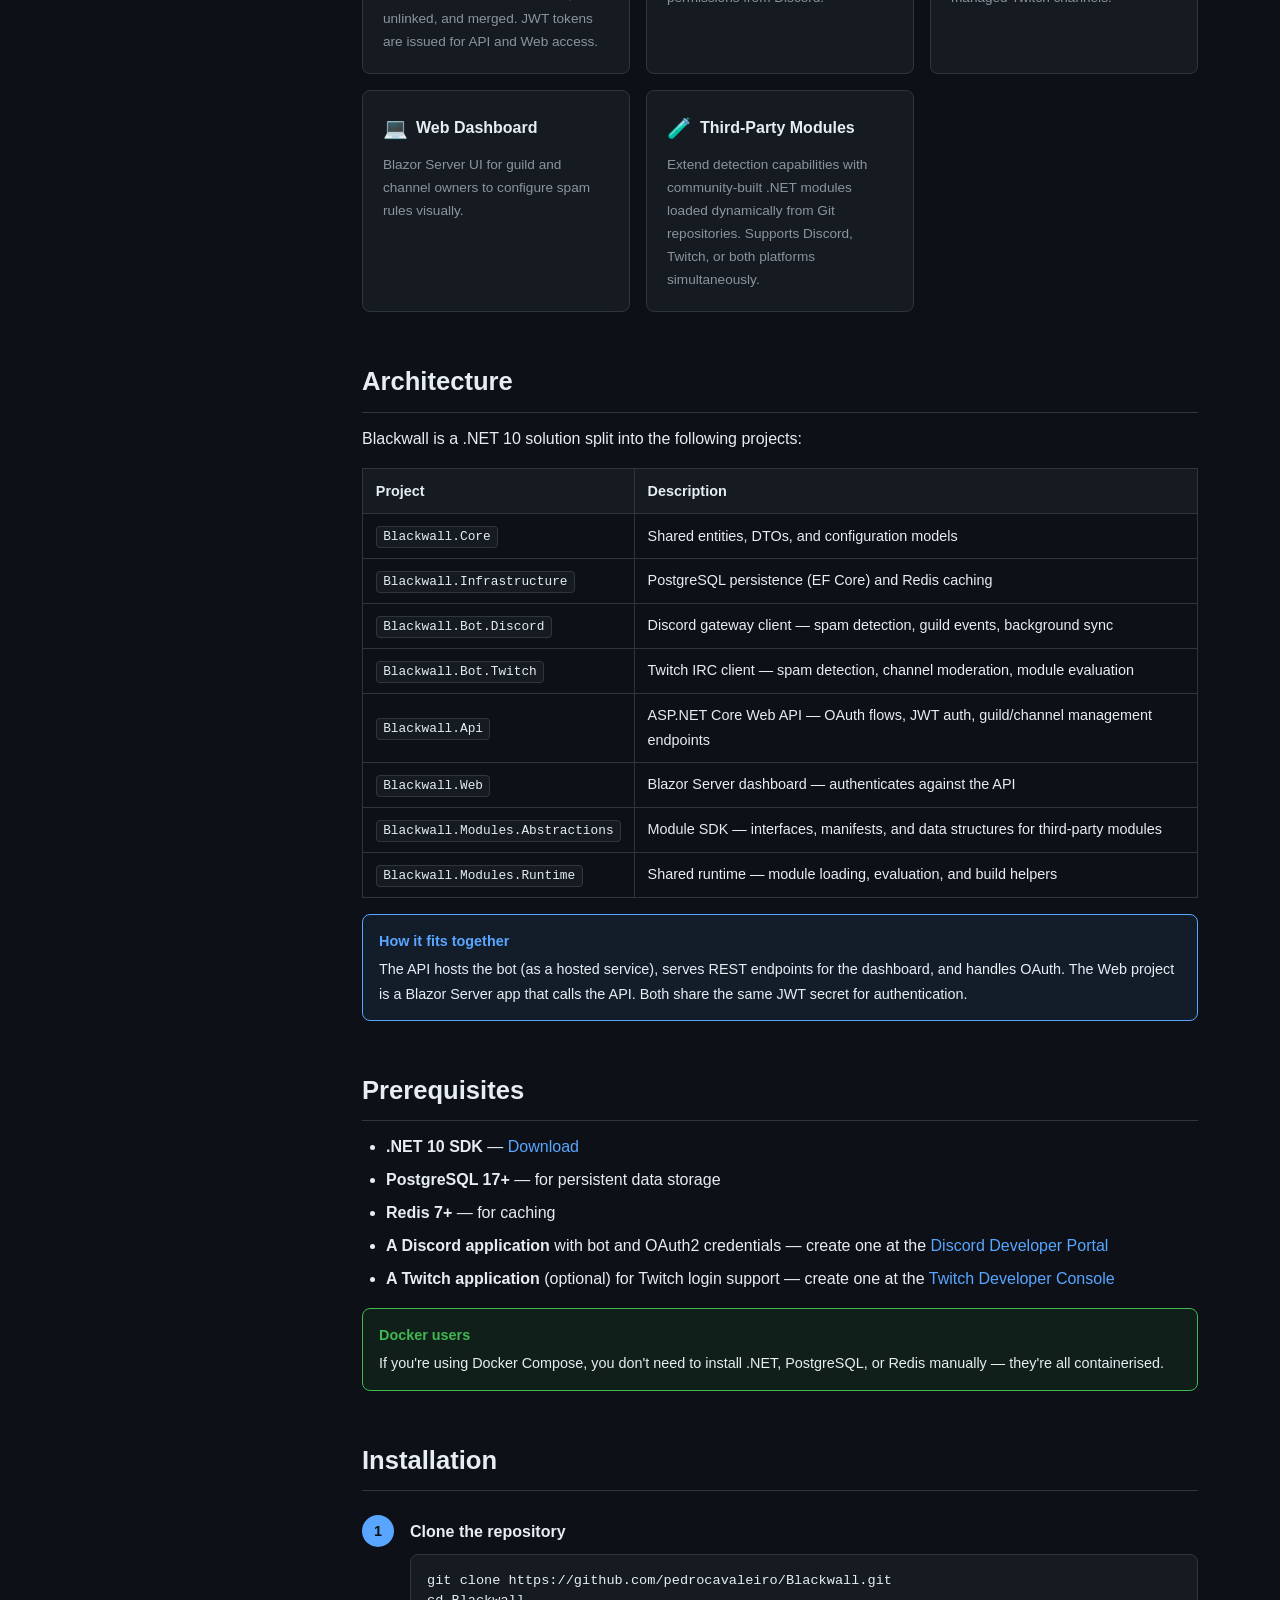
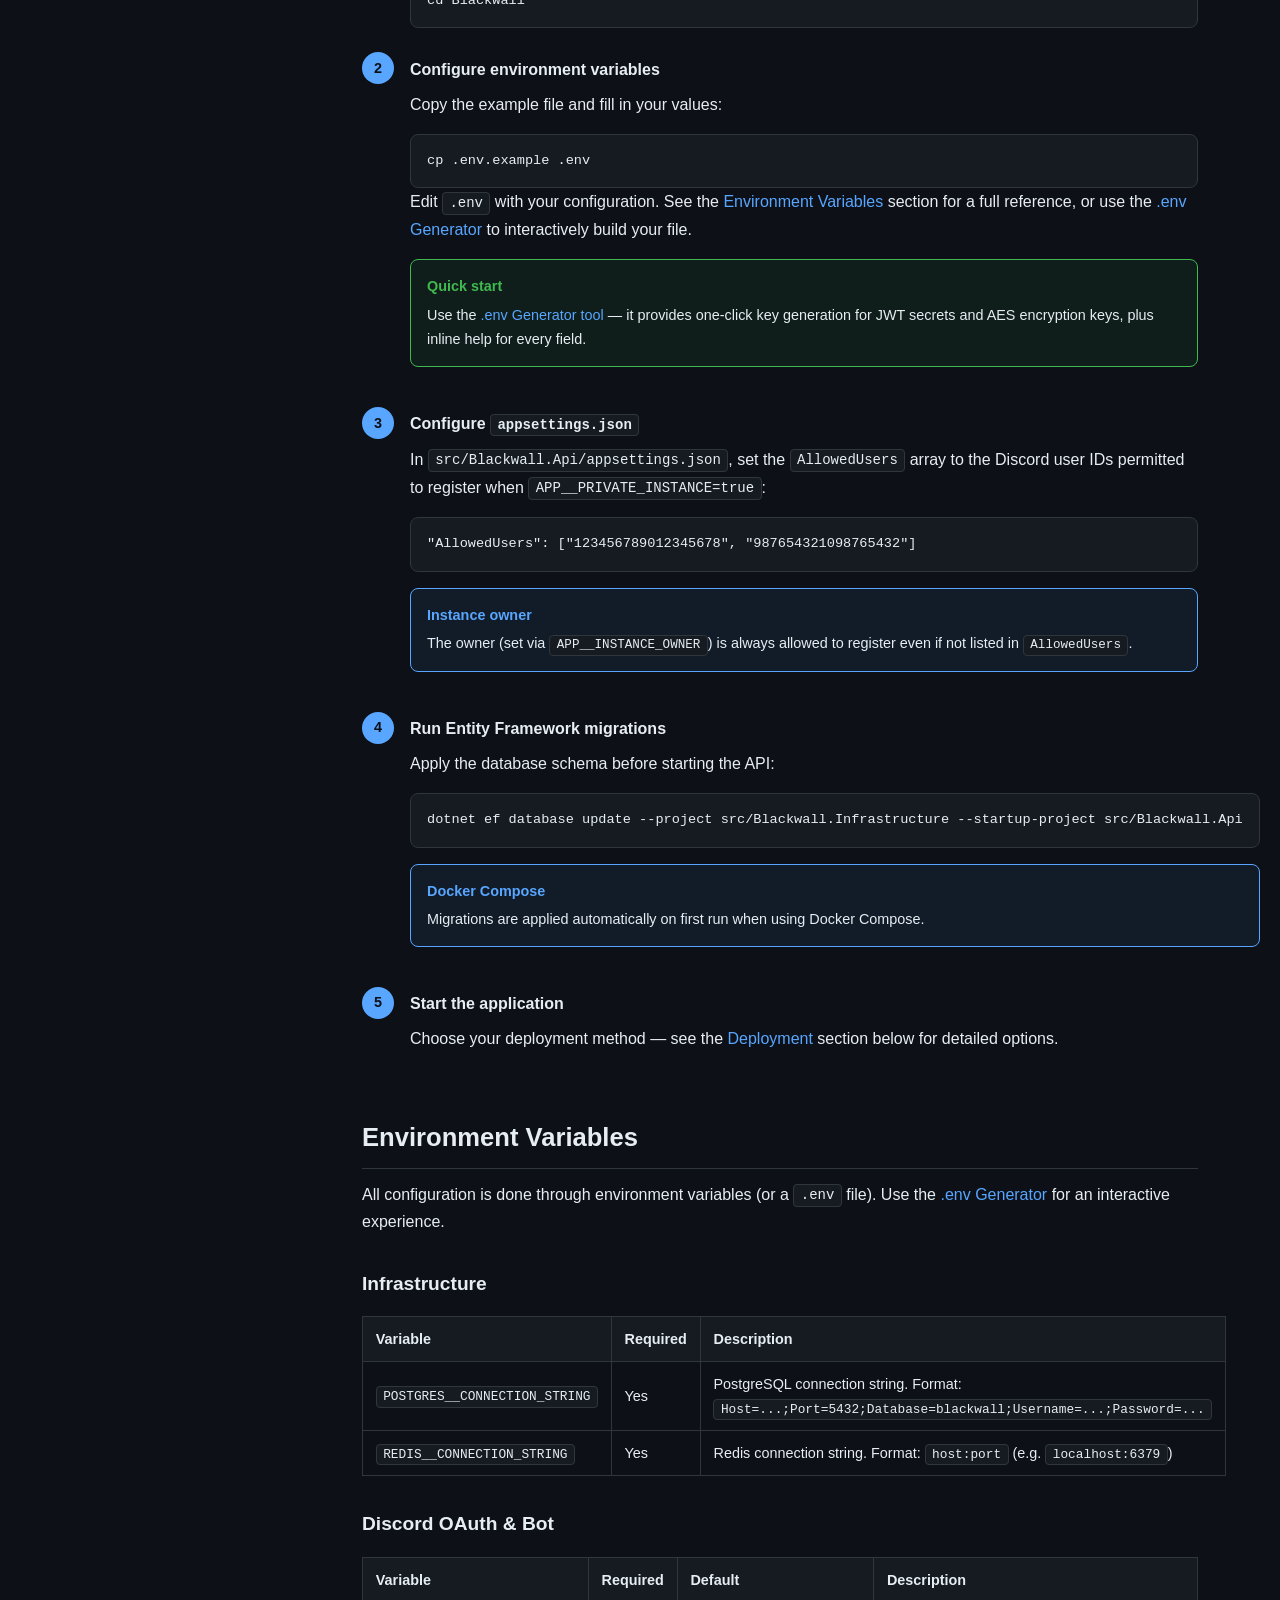
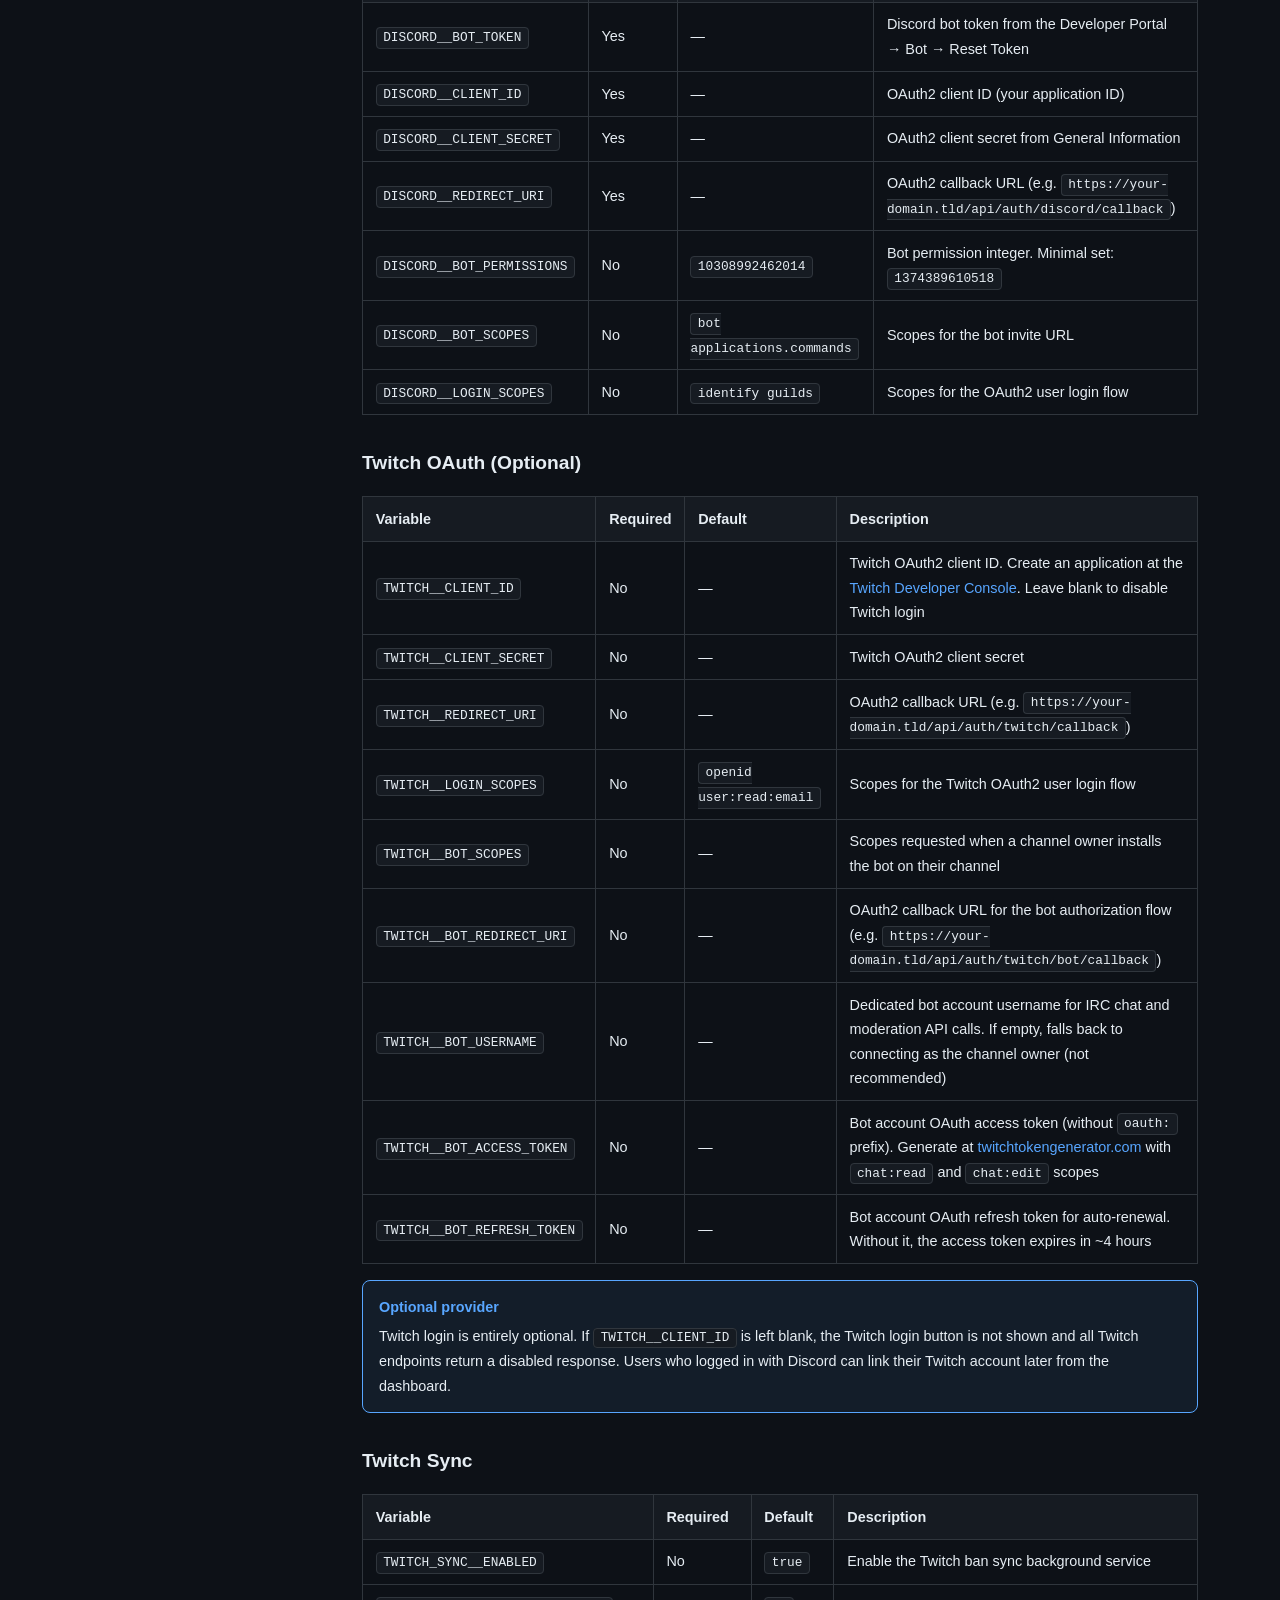
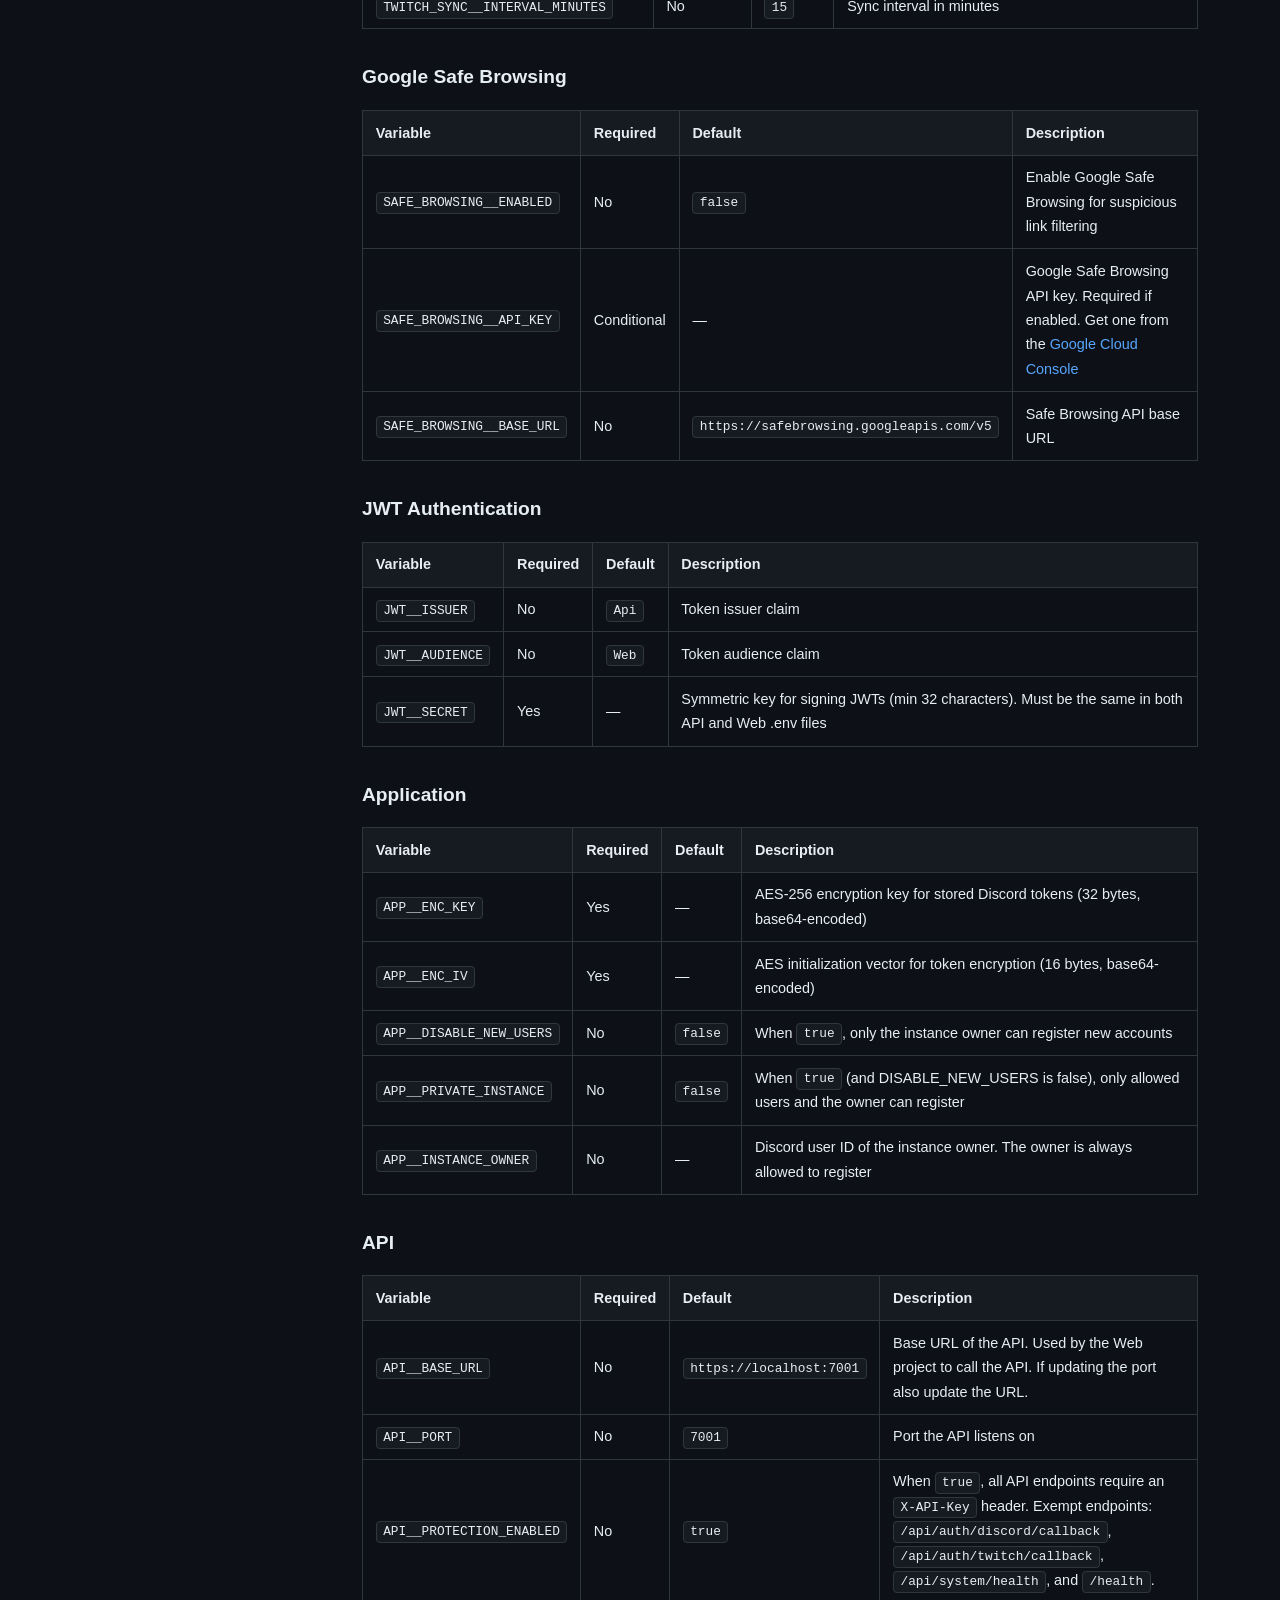
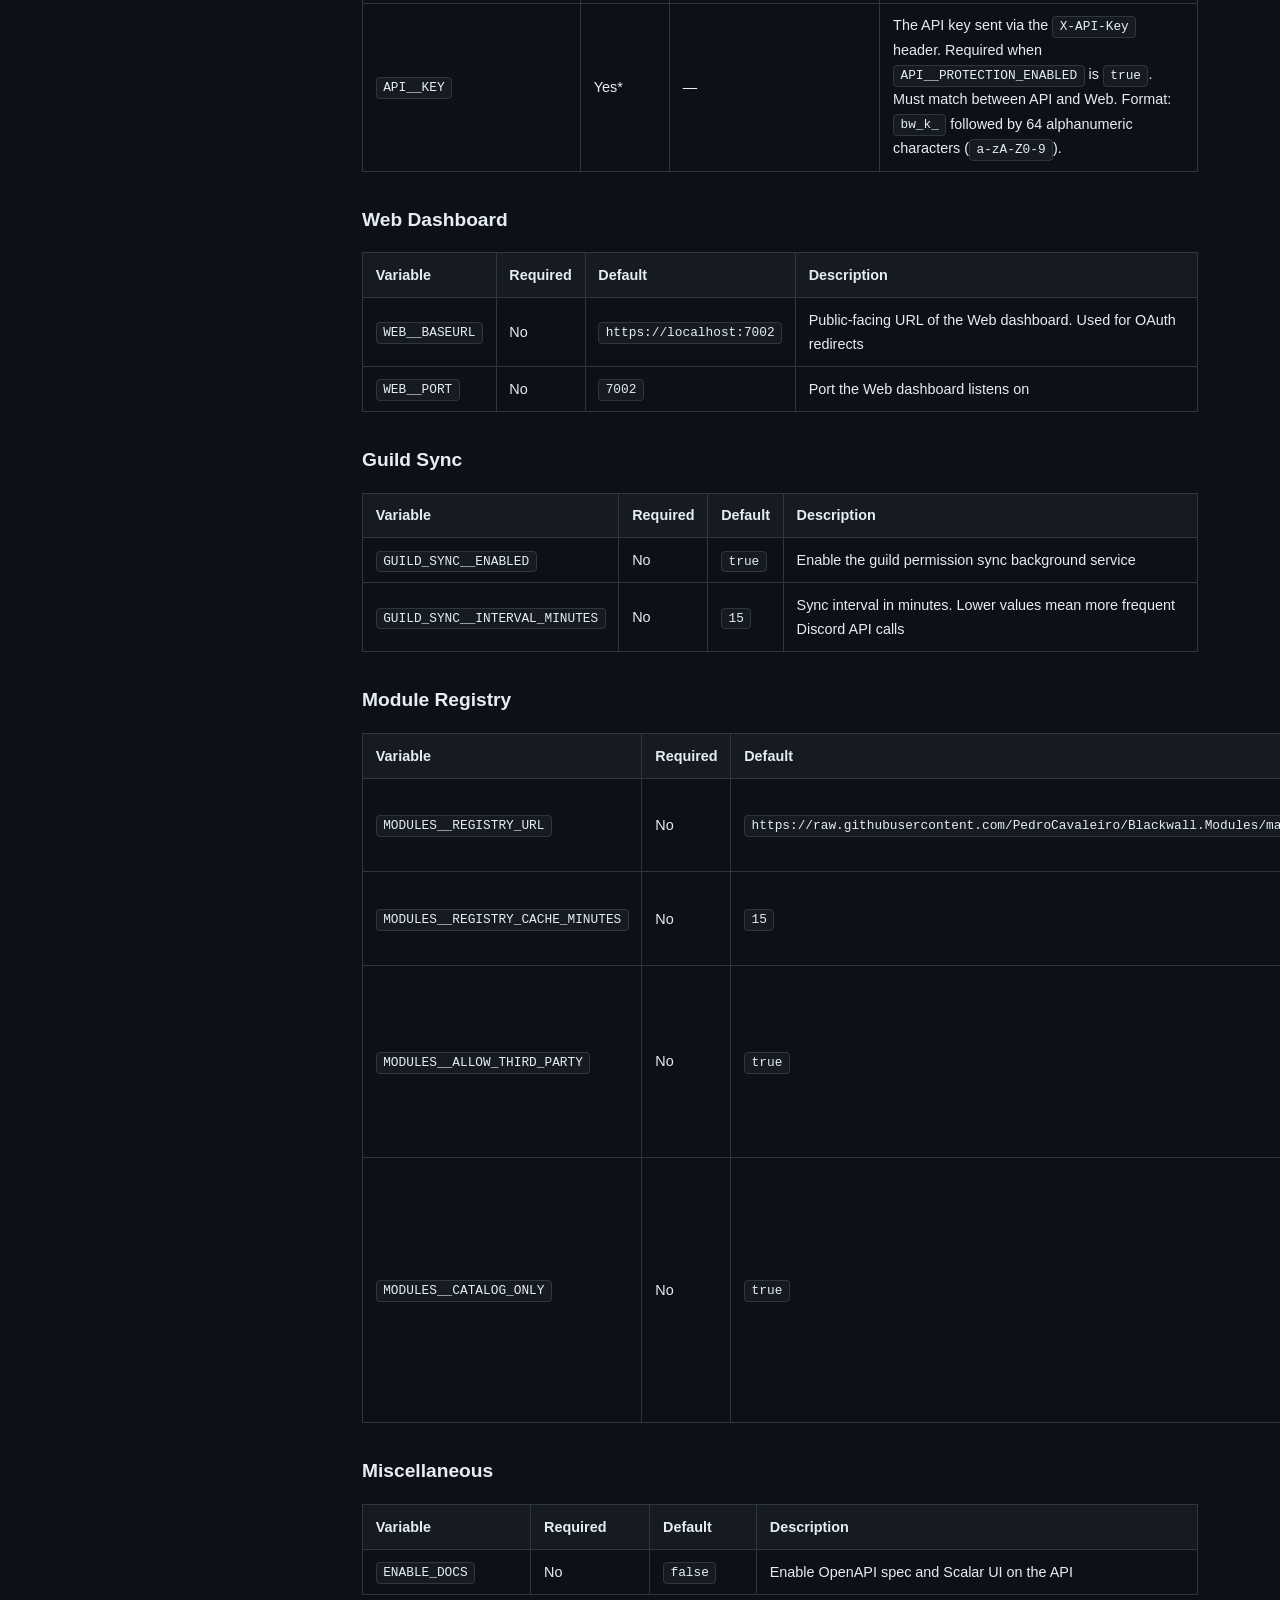
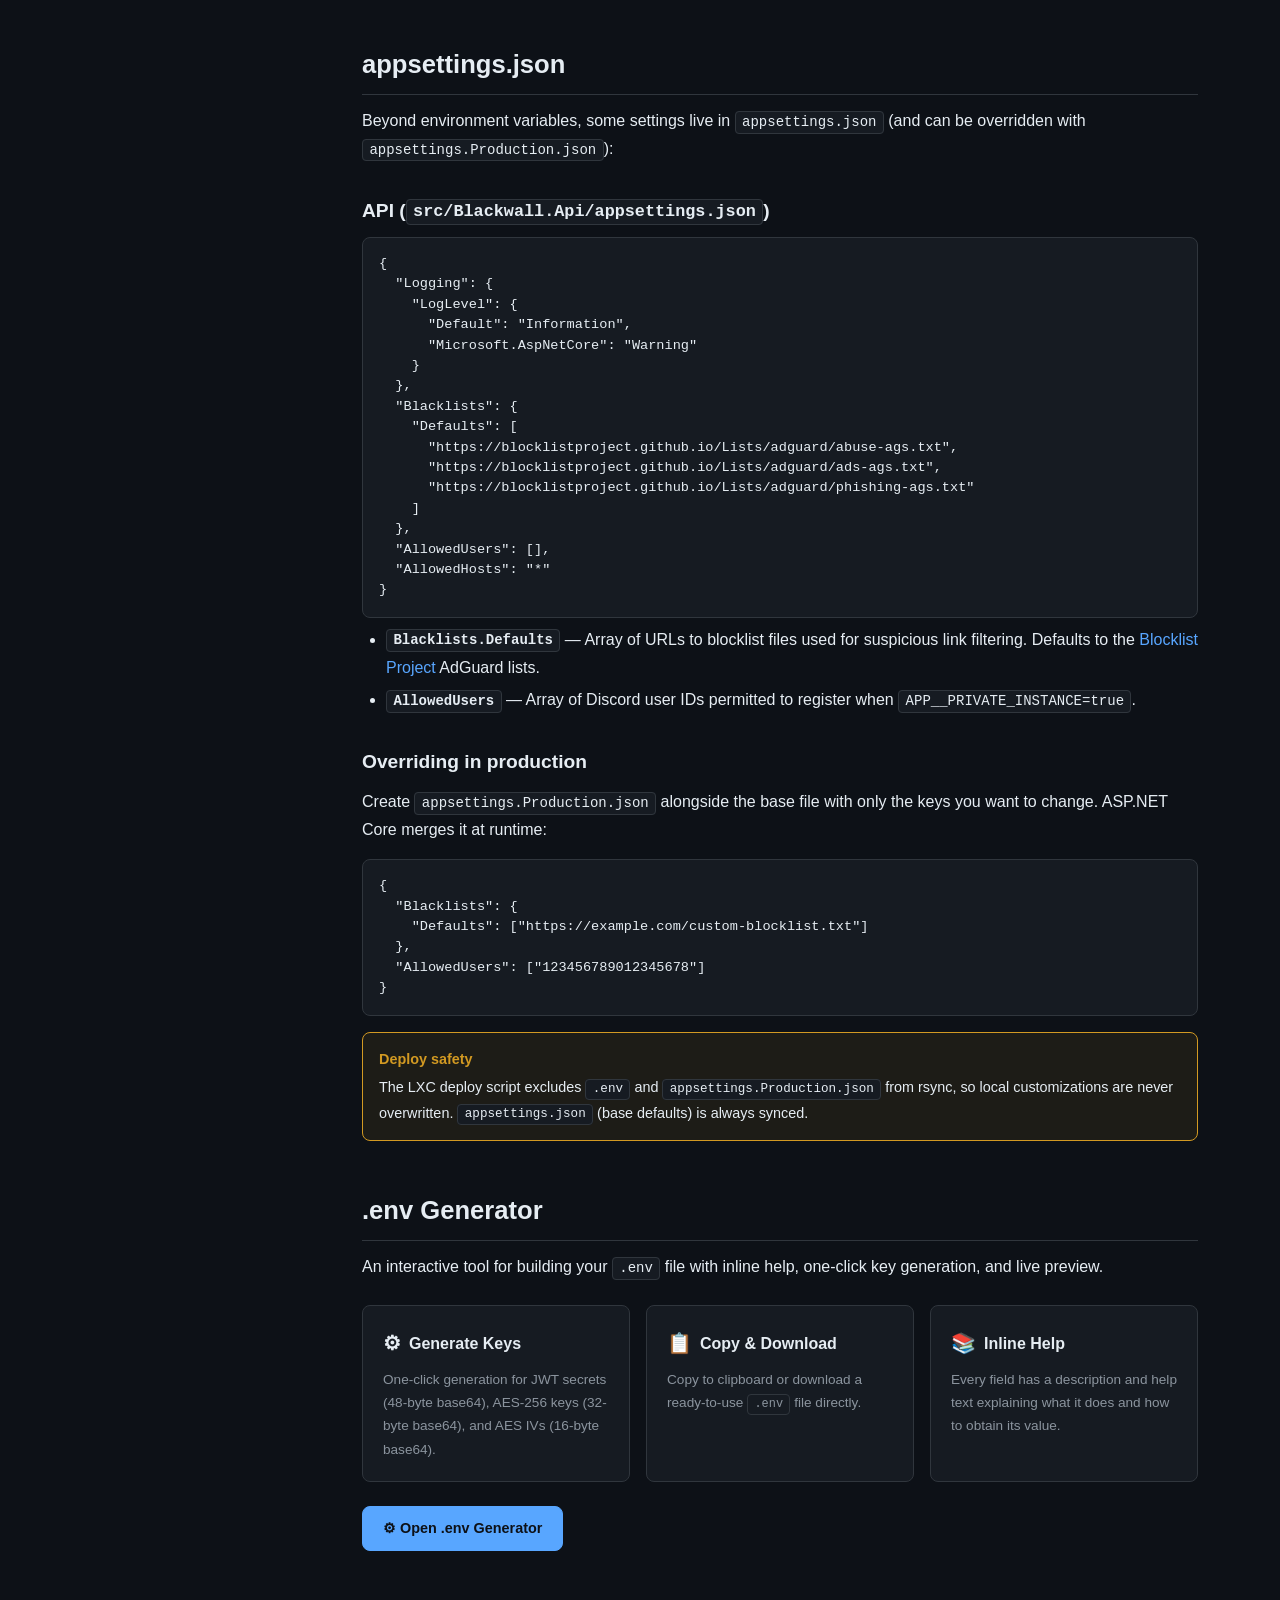
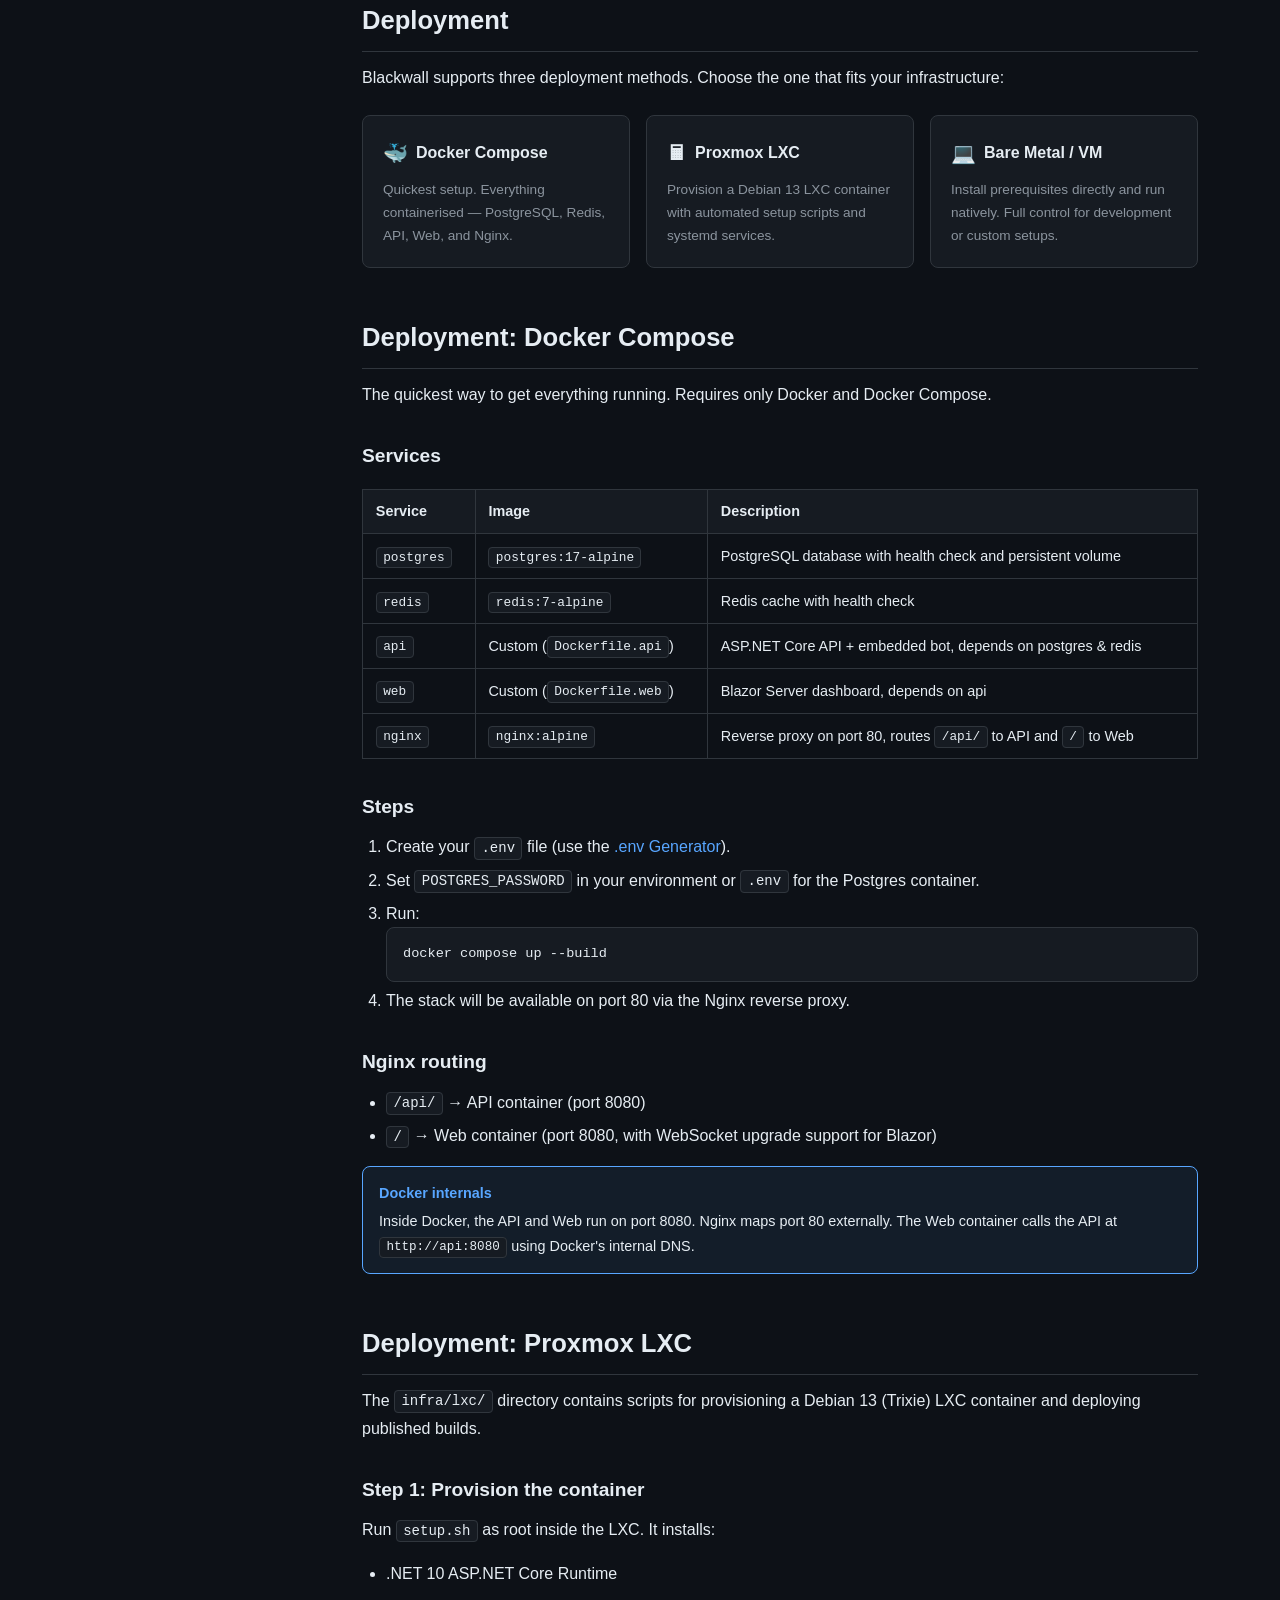
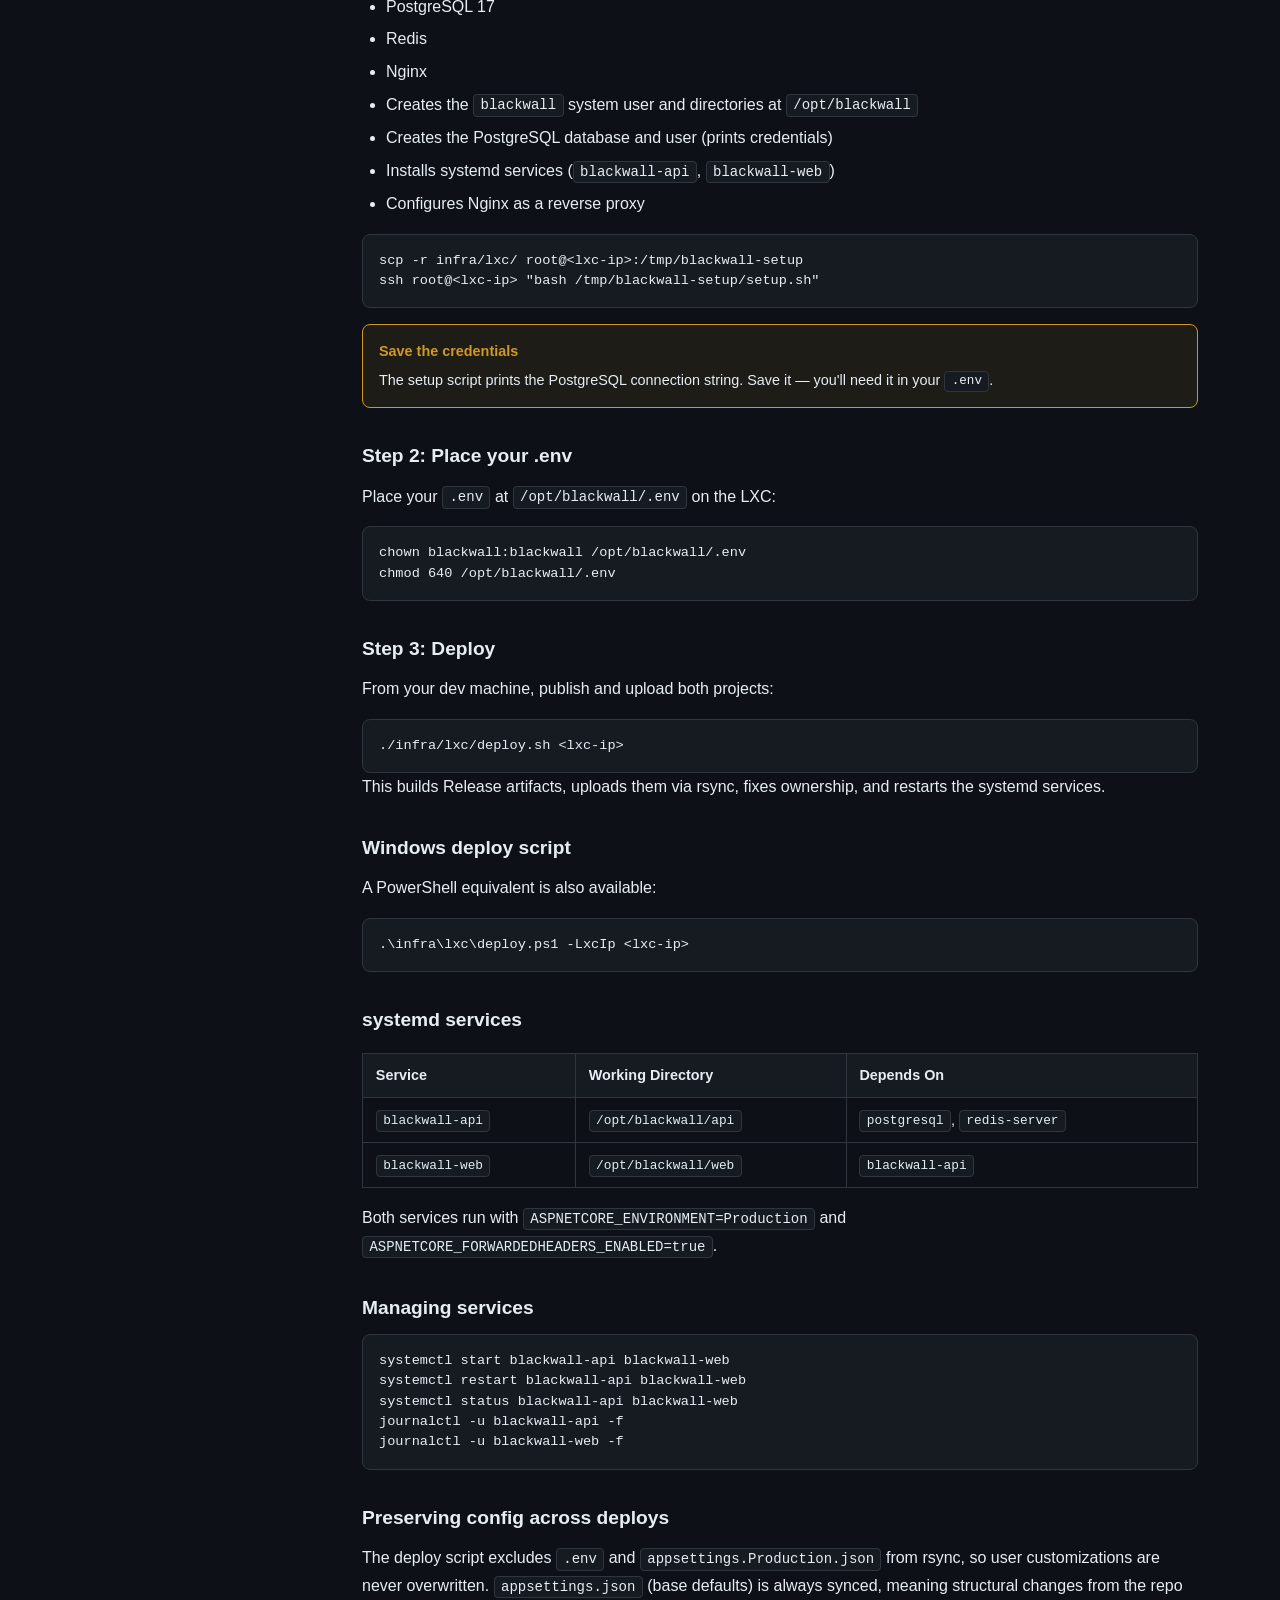
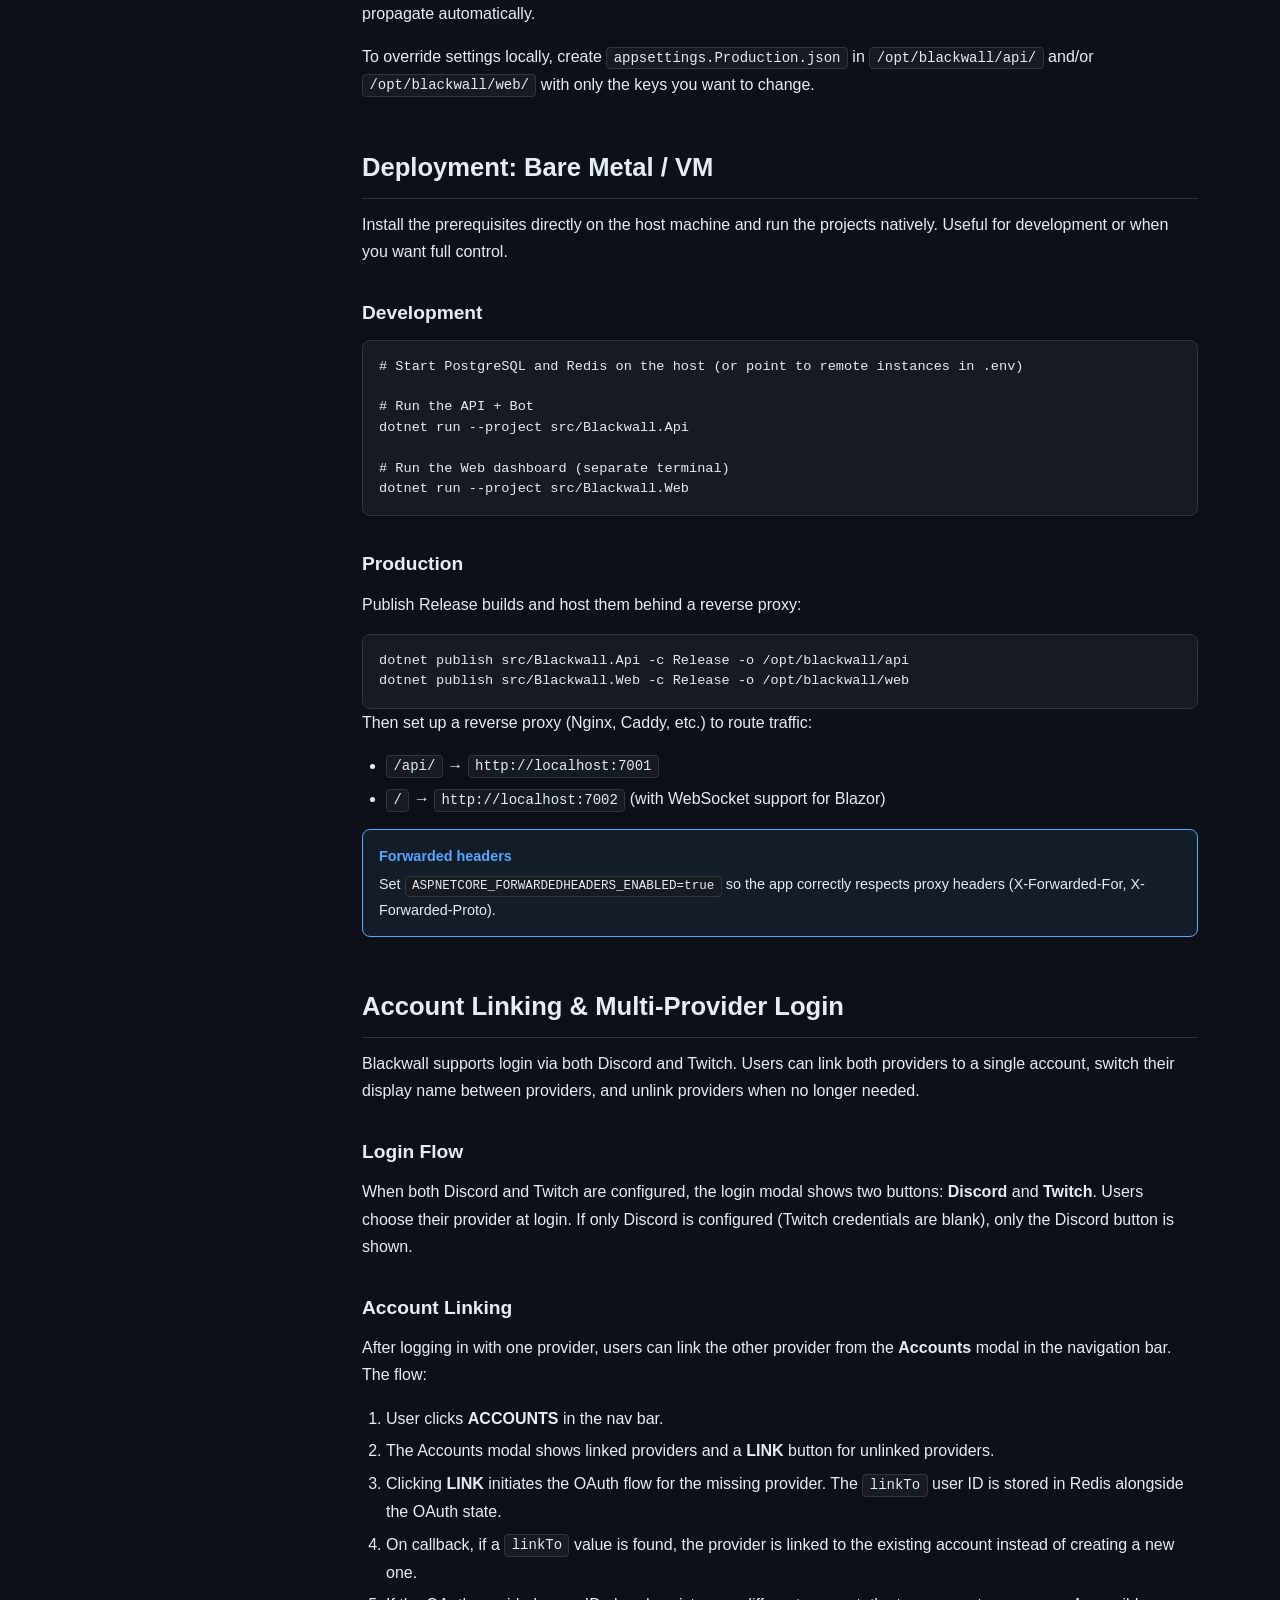
==== commit 3f203635: "Updates the docs for #65" ====
--- a/docs/index.html
+++ b/docs/index.html
@@ -389,6 +389,17 @@
           </tbody>
         </table>
 
+        <h3>Module Registry</h3>
+        <table>
+          <thead><tr><th>Variable</th><th>Required</th><th>Default</th><th>Description</th></tr></thead>
+          <tbody>
+            <tr><td><code>MODULES__REGISTRY_URL</code></td><td>No</td><td><code>https://raw.githubusercontent.com/PedroCavaleiro/Blackwall.Modules/main/index.json</code></td><td>URL of the curated module catalog index JSON</td></tr>
+            <tr><td><code>MODULES__REGISTRY_CACHE_MINUTES</code></td><td>No</td><td><code>15</code></td><td>Cache duration for the registry index in minutes</td></tr>
+            <tr><td><code>MODULES__ALLOW_THIRD_PARTY</code></td><td>No</td><td><code>true</code></td><td>Master switch for third-party module installation. When <code>false</code>, all module installation is disabled &mdash; both catalog and Git URL</td></tr>
+            <tr><td><code>MODULES__CATALOG_ONLY</code></td><td>No</td><td><code>true</code></td><td>When <code>ALLOW_THIRD_PARTY</code> is <code>true</code>, restricts installations to modules from the curated catalog only. Hides the manual Git URL input and rejects Git URLs not in the registry</td></tr>
+          </tbody>
+        </table>
+
         <h3>Miscellaneous</h3>
         <table>
           <thead><tr><th>Variable</th><th>Required</th><th>Default</th><th>Description</th></tr></thead>
@@ -892,6 +903,13 @@
           <strong>How it works</strong>
           When a message arrives, the bot fetches all enabled module installations for the guild or Twitch channel from cache, loads each module's assembly (if not already cached), calls <code>EvaluateAsync</code> with a 5-second timeout, and collects verdicts. Each verdict is mapped to an infraction action and applied alongside the built-in filters. Modules stack with each other and with all built-in detection.
         </div>
+
+        <h3>Installation Controls</h3>
+        <p>Instance administrators can control third-party module installation via two environment variables:</p>
+        <ul>
+          <li><strong><code>MODULES__ALLOW_THIRD_PARTY</code></strong> &mdash; master switch. When <code>false</code>, all module installation is disabled (both catalog and Git URL). The web dashboard shows a &ldquo;disabled by administrator&rdquo; message instead of the install UI.</li>
+          <li><strong><code>MODULES__CATALOG_ONLY</code></strong> &mdash; when <code>ALLOW_THIRD_PARTY</code> is <code>true</code>, setting this to <code>true</code> restricts installations to modules listed in the curated catalog only. The manual Git URL input is hidden from the dashboard, and the API rejects Git URLs not present in the registry.</li>
+        </ul>
 
         <h3>Module Lifecycle</h3>
         <div class="step">
